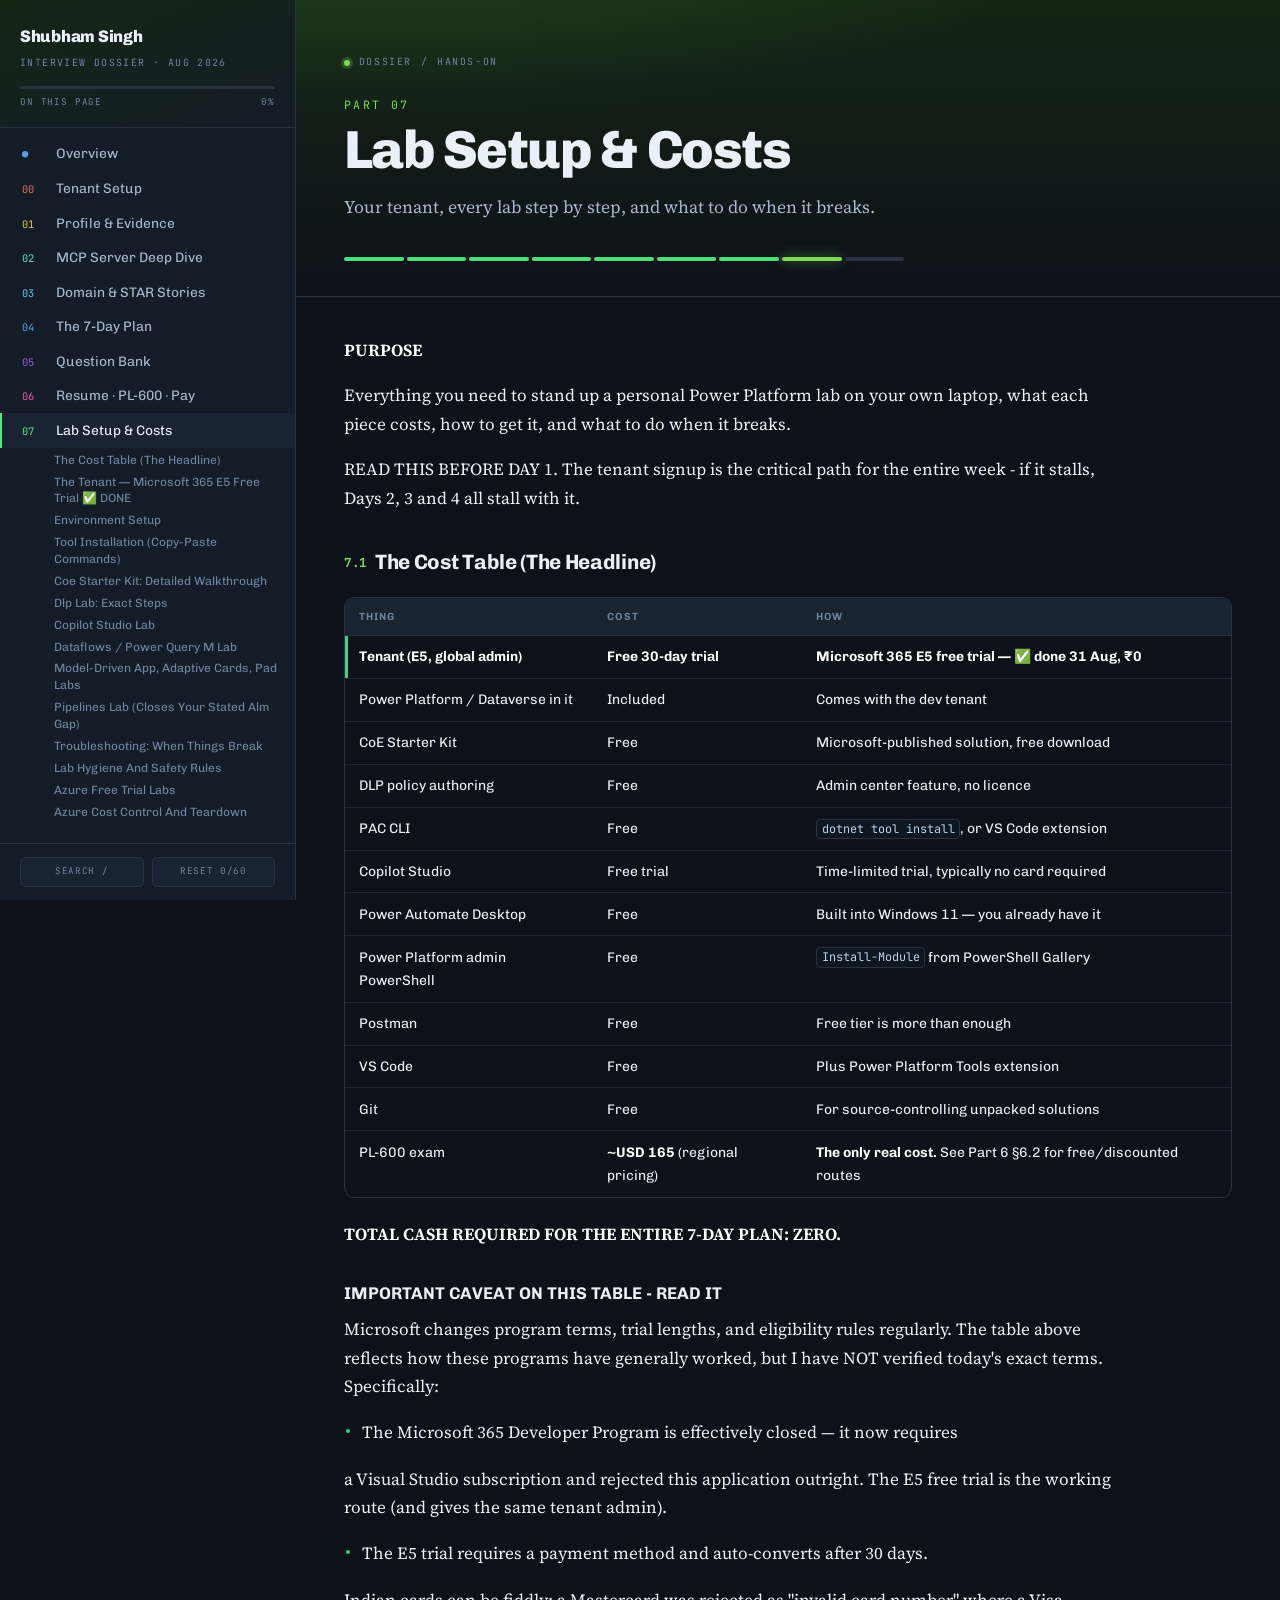
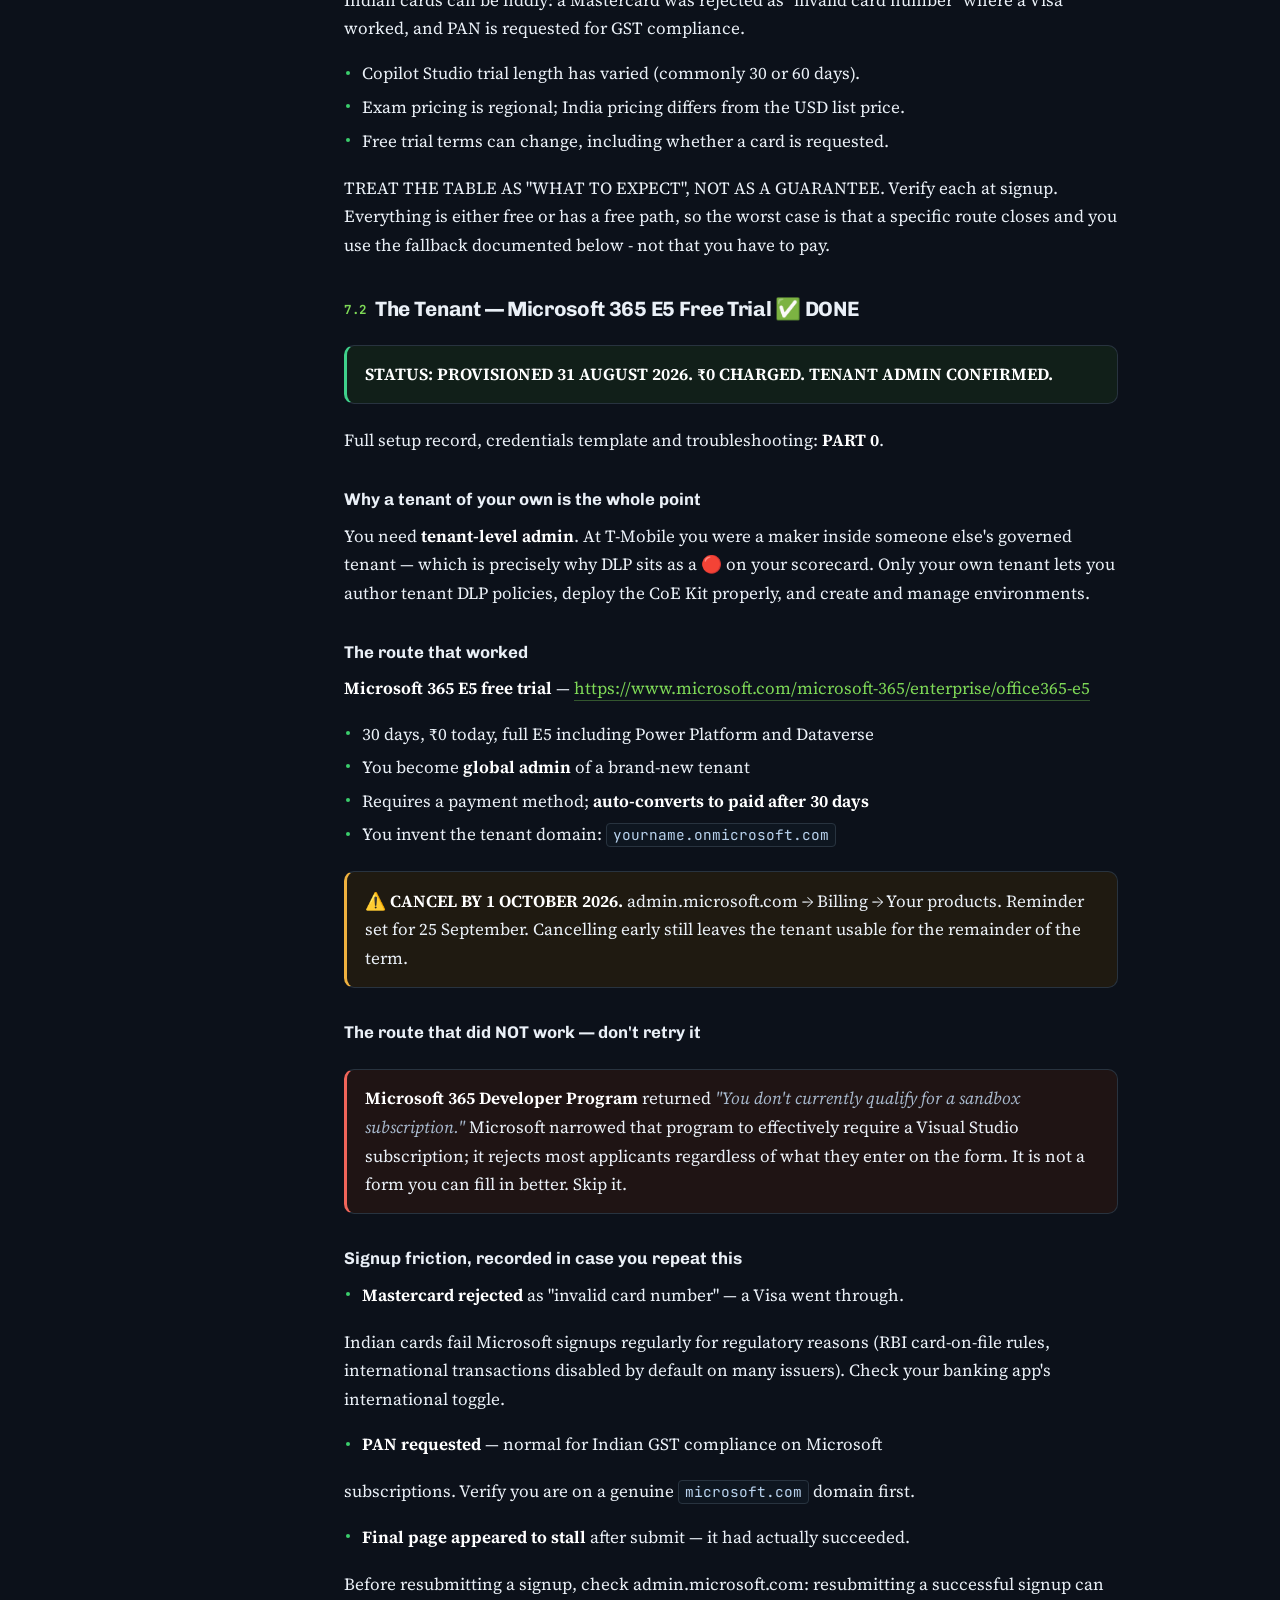
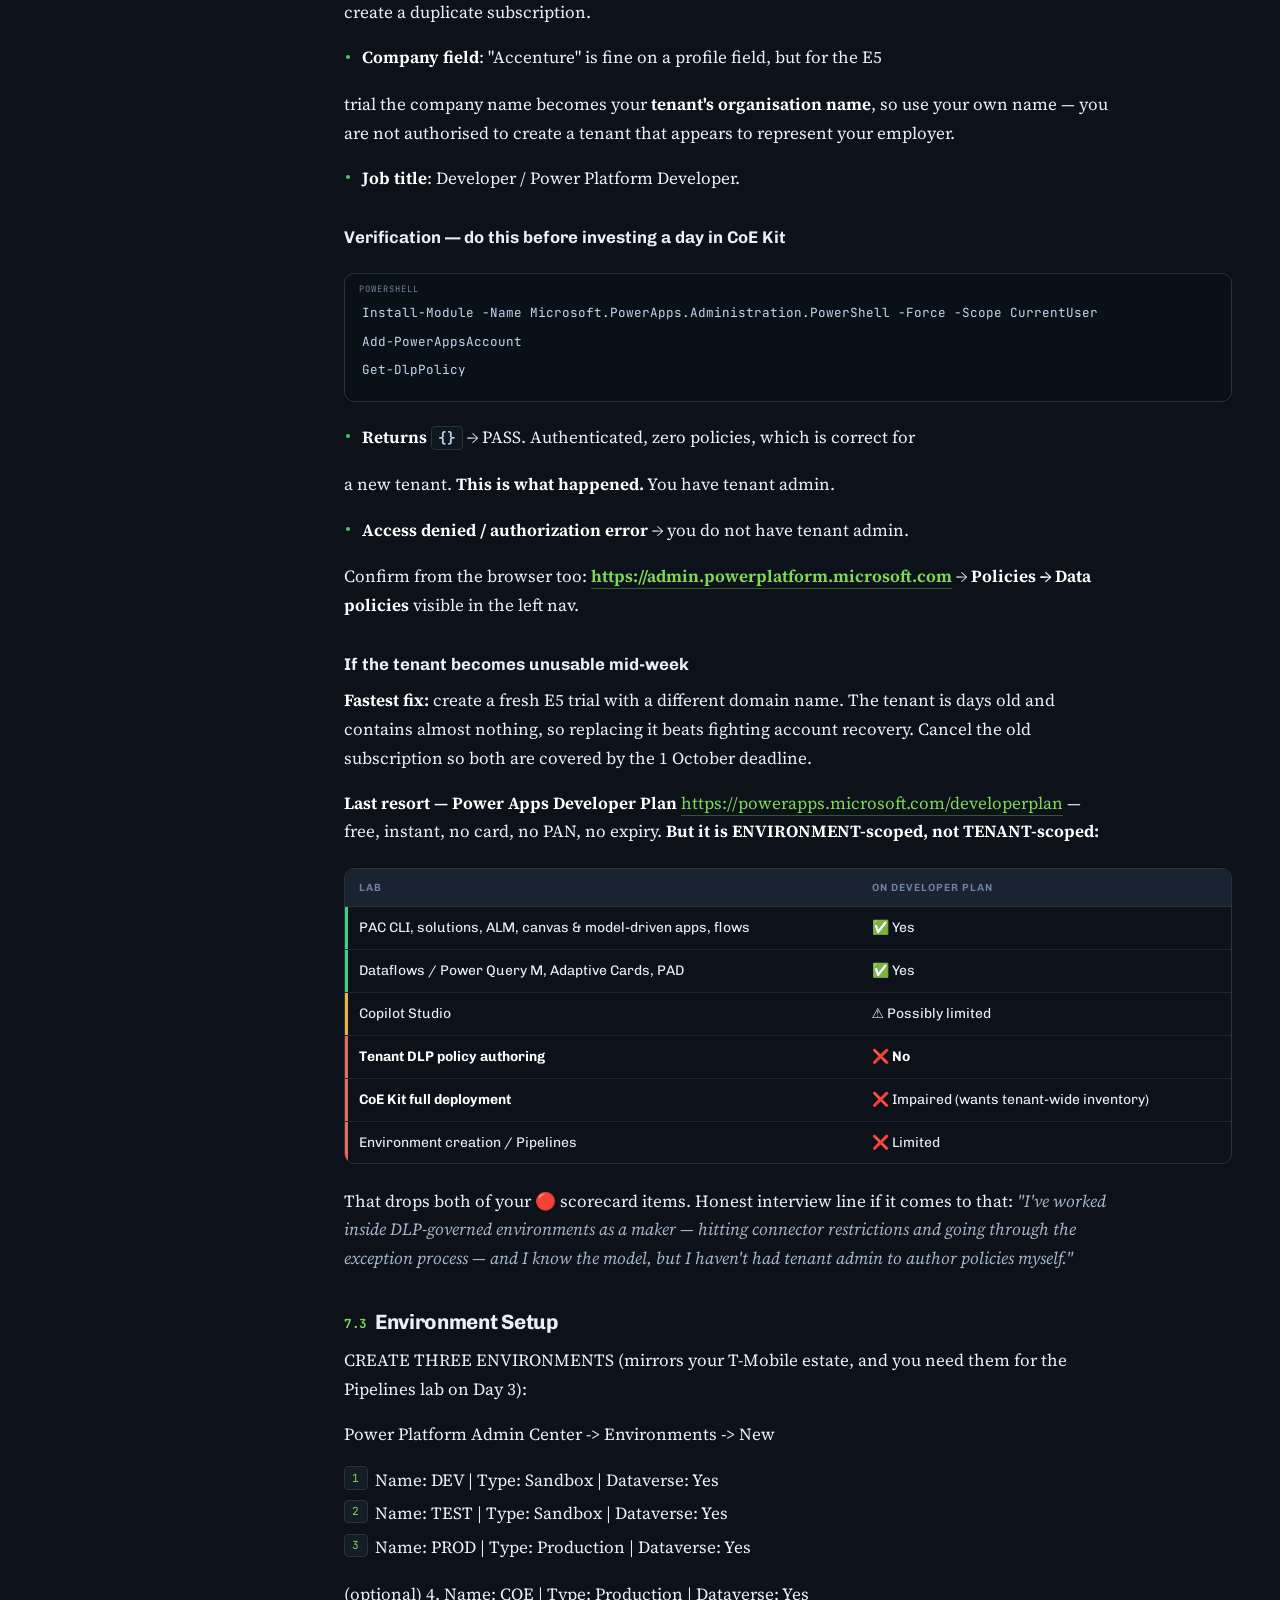
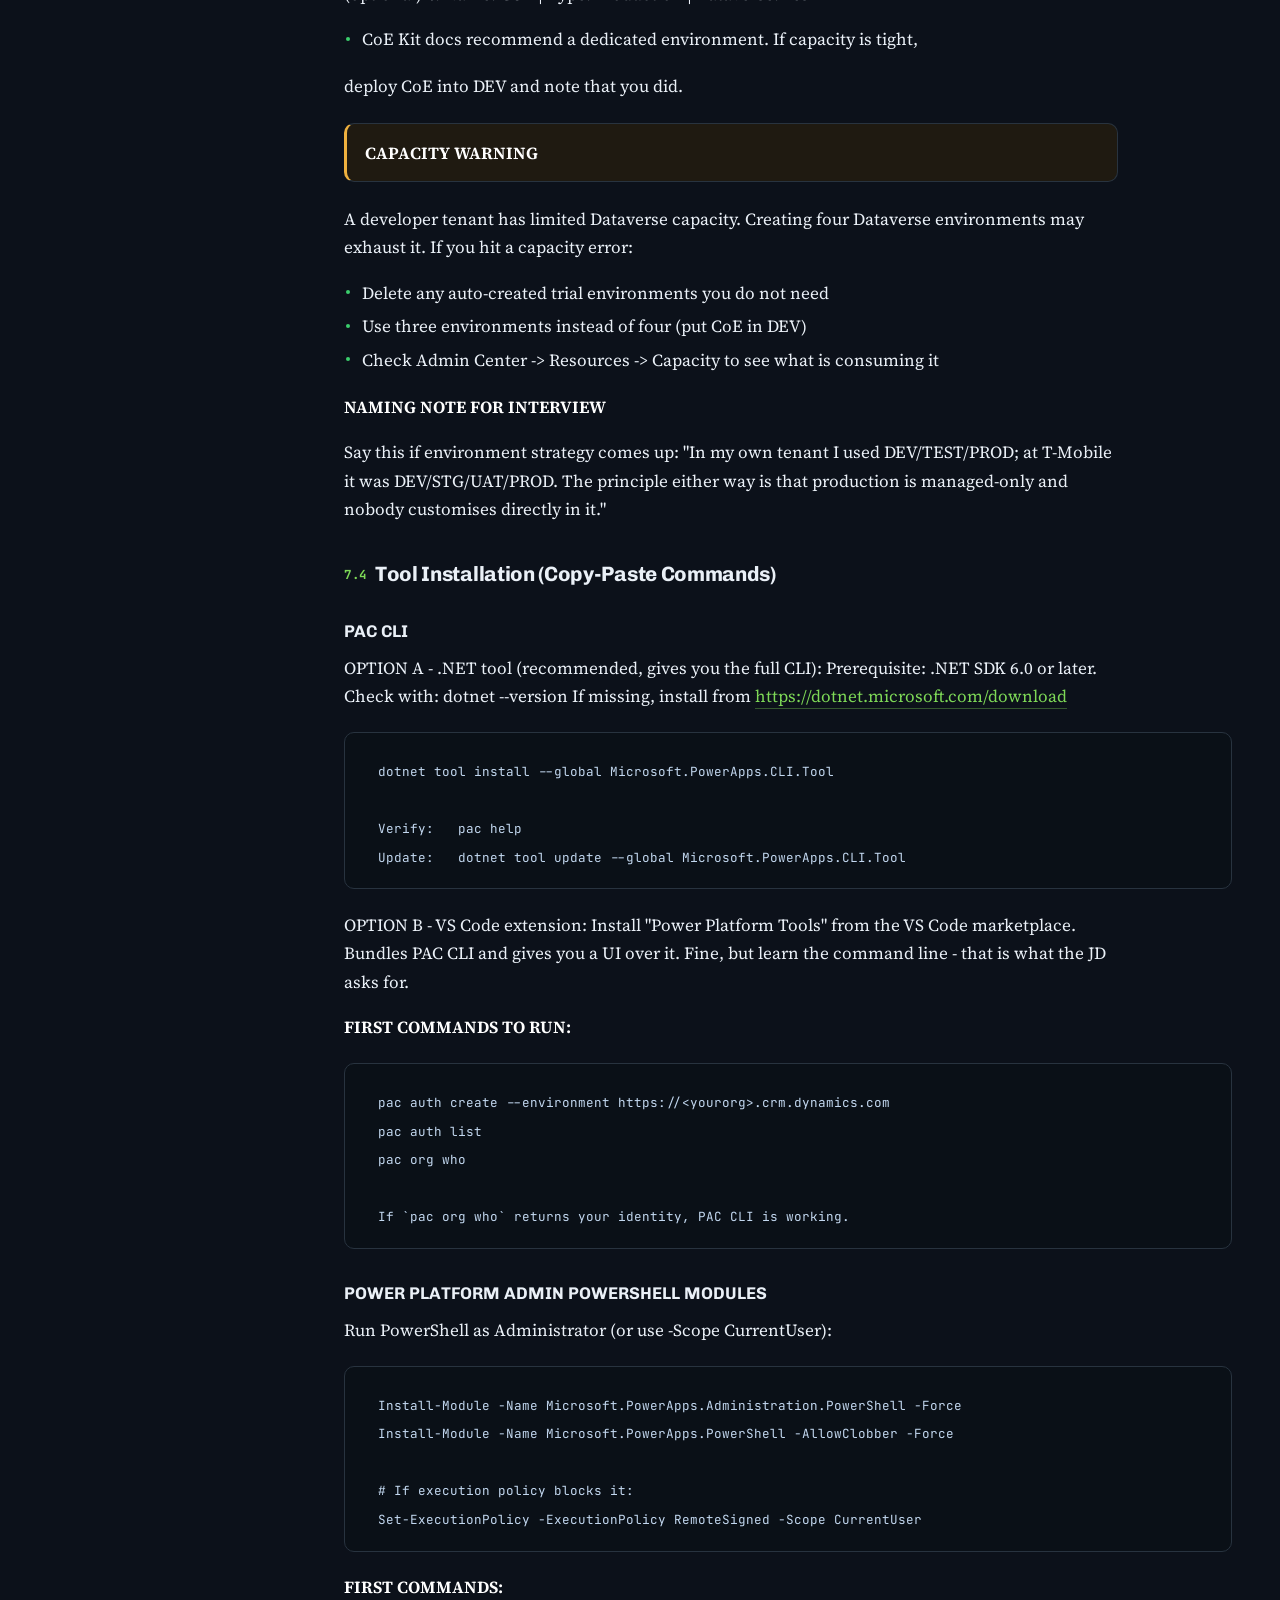
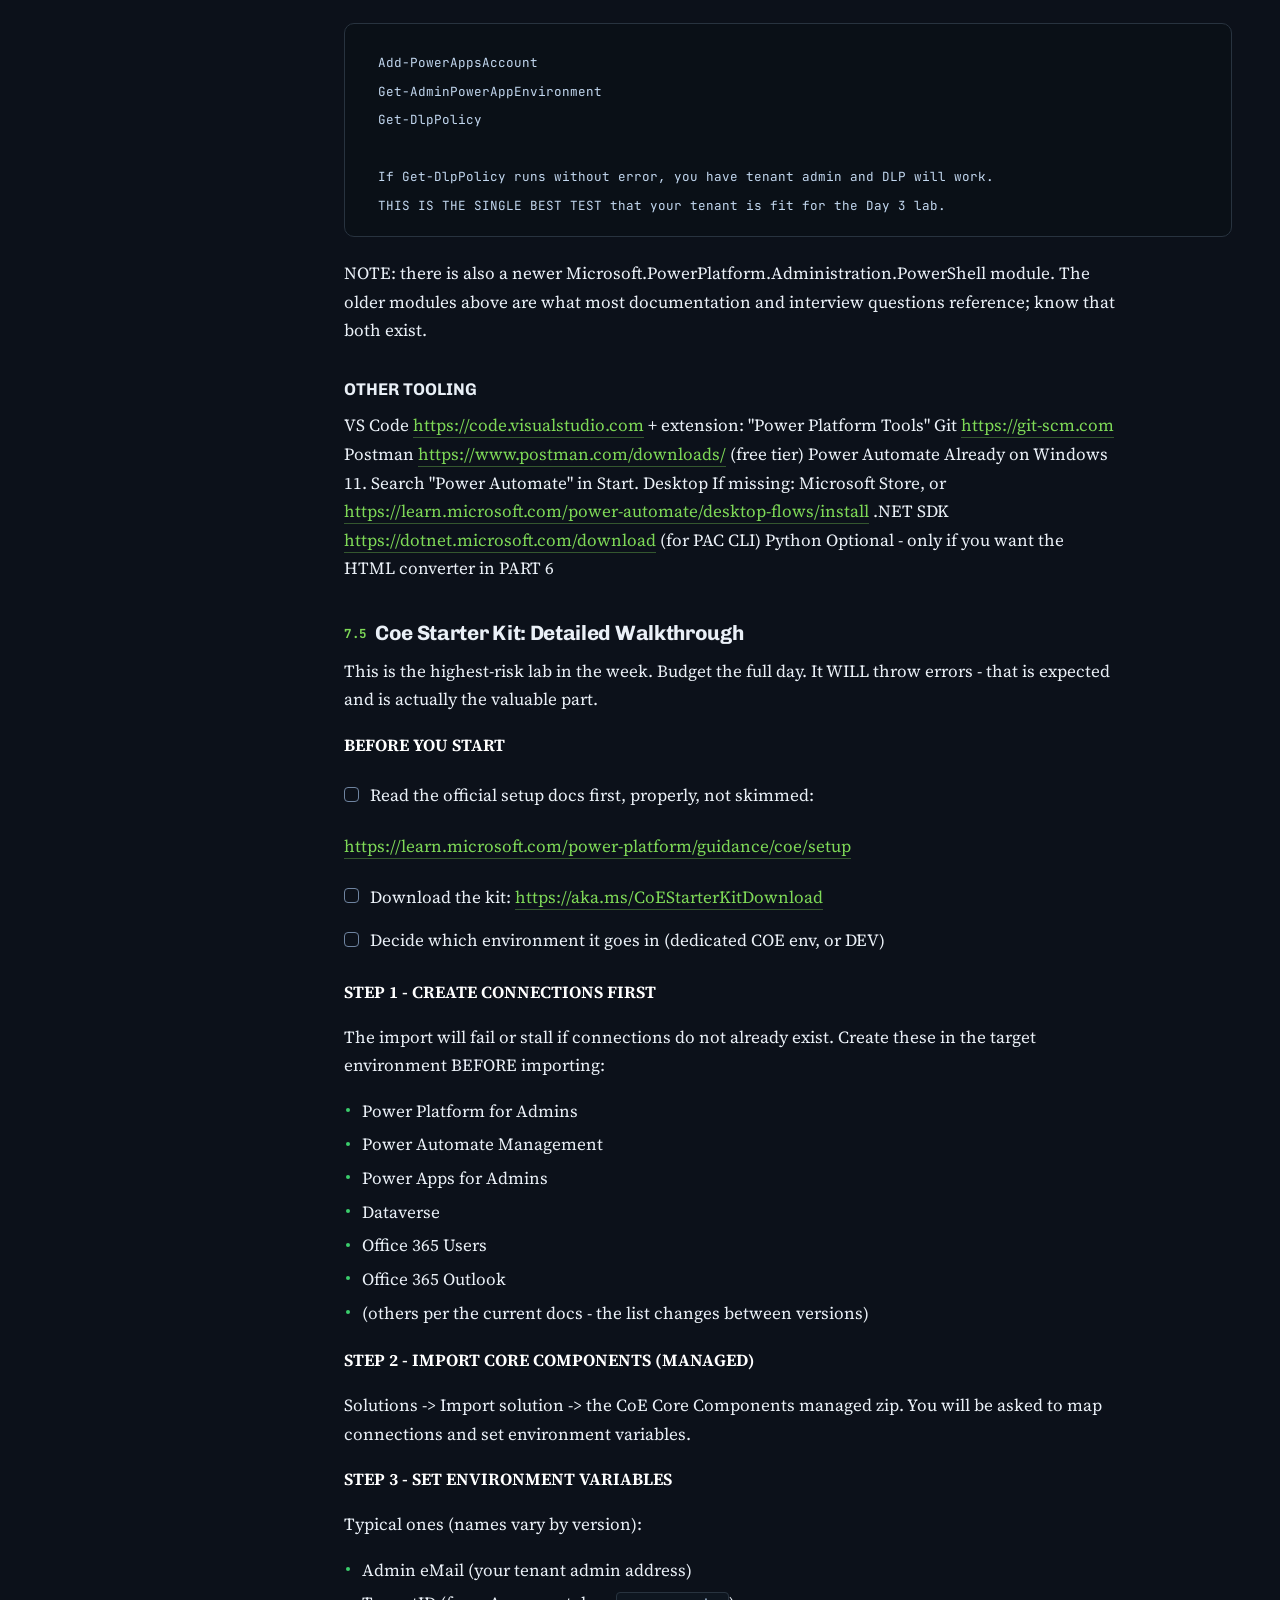
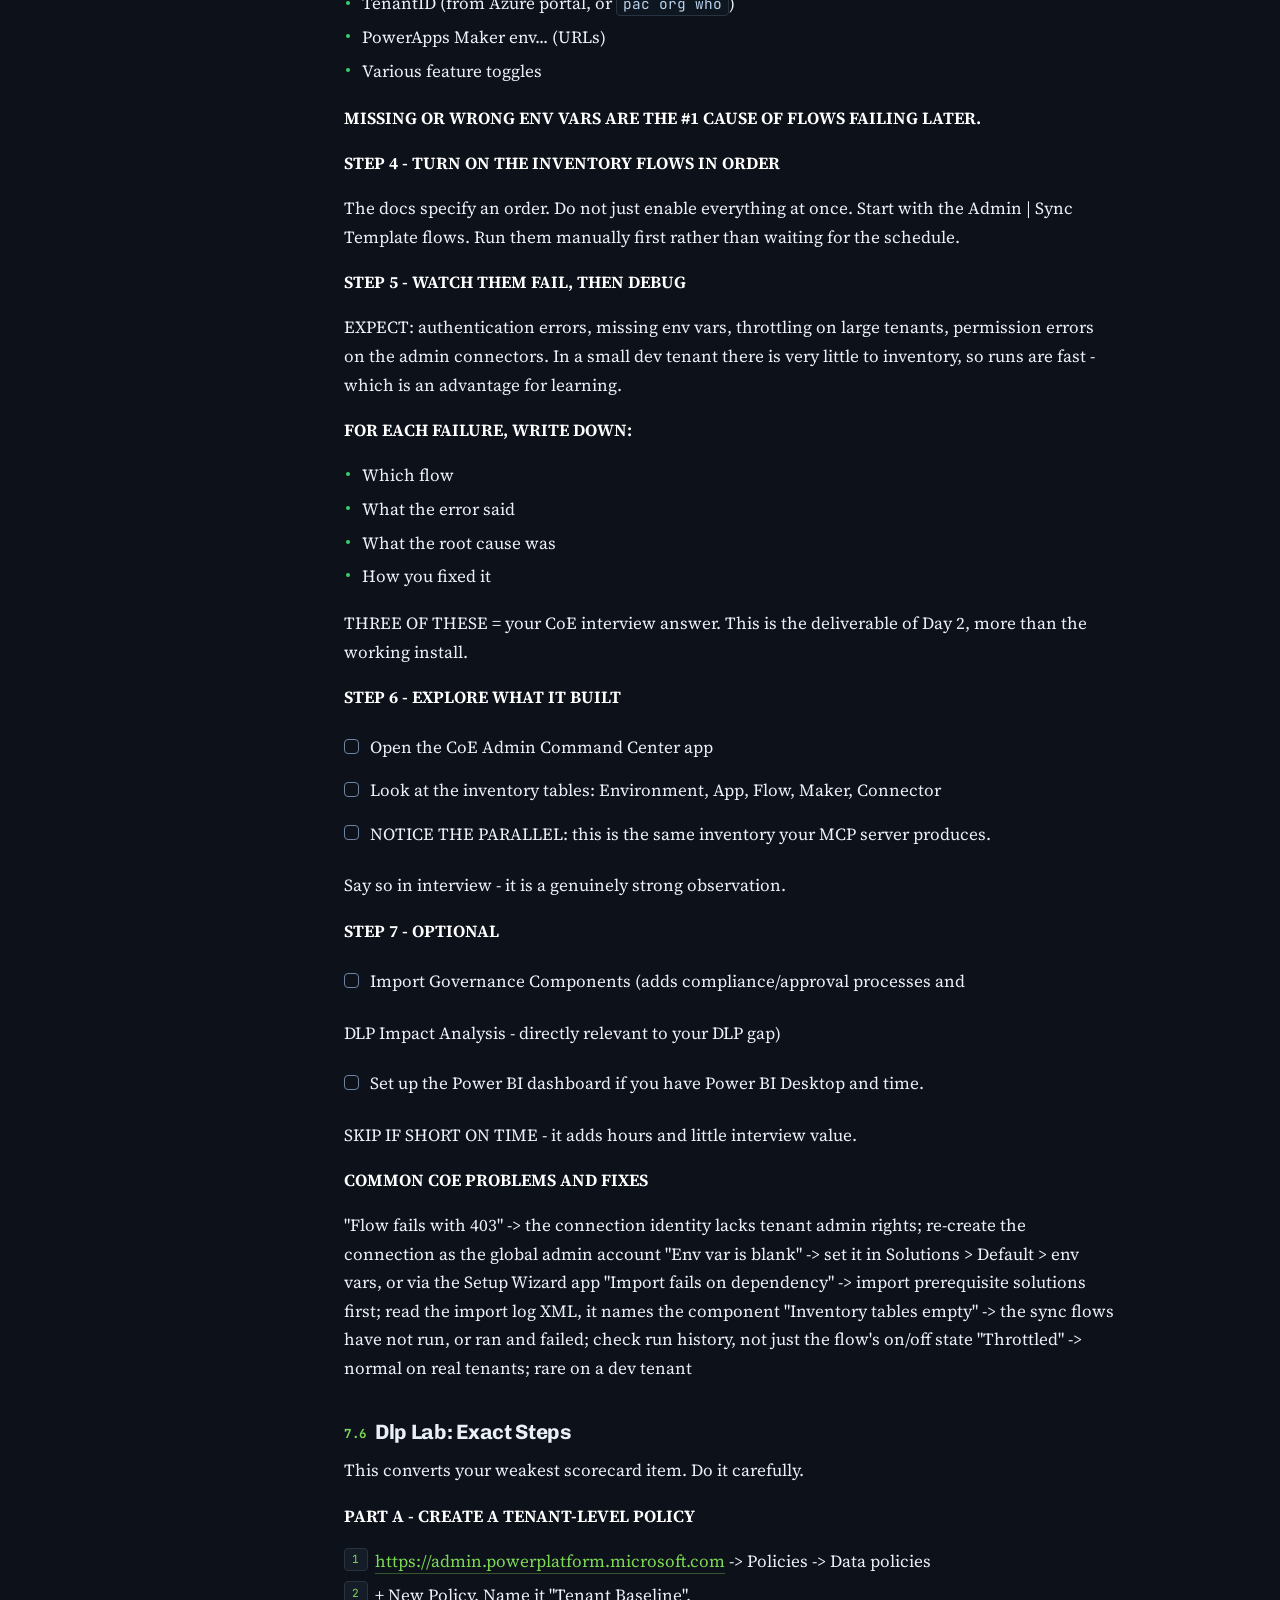
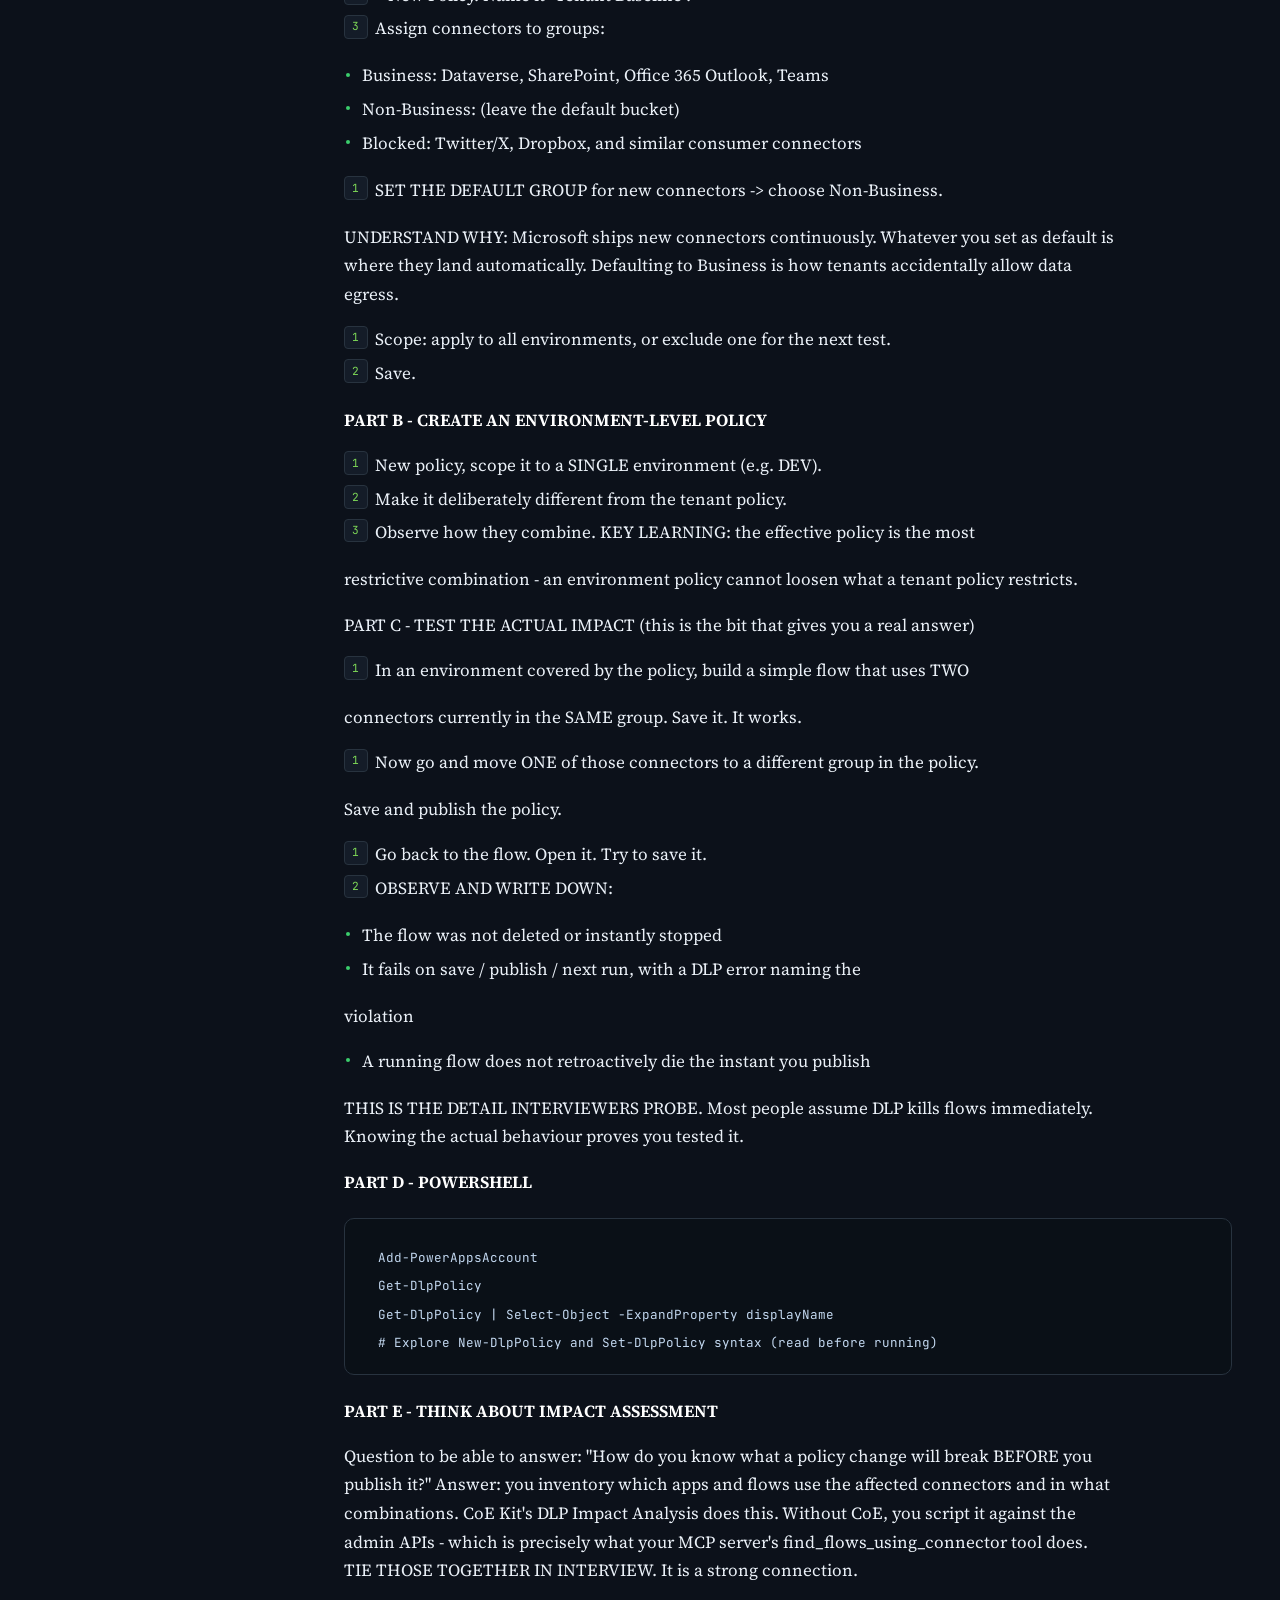
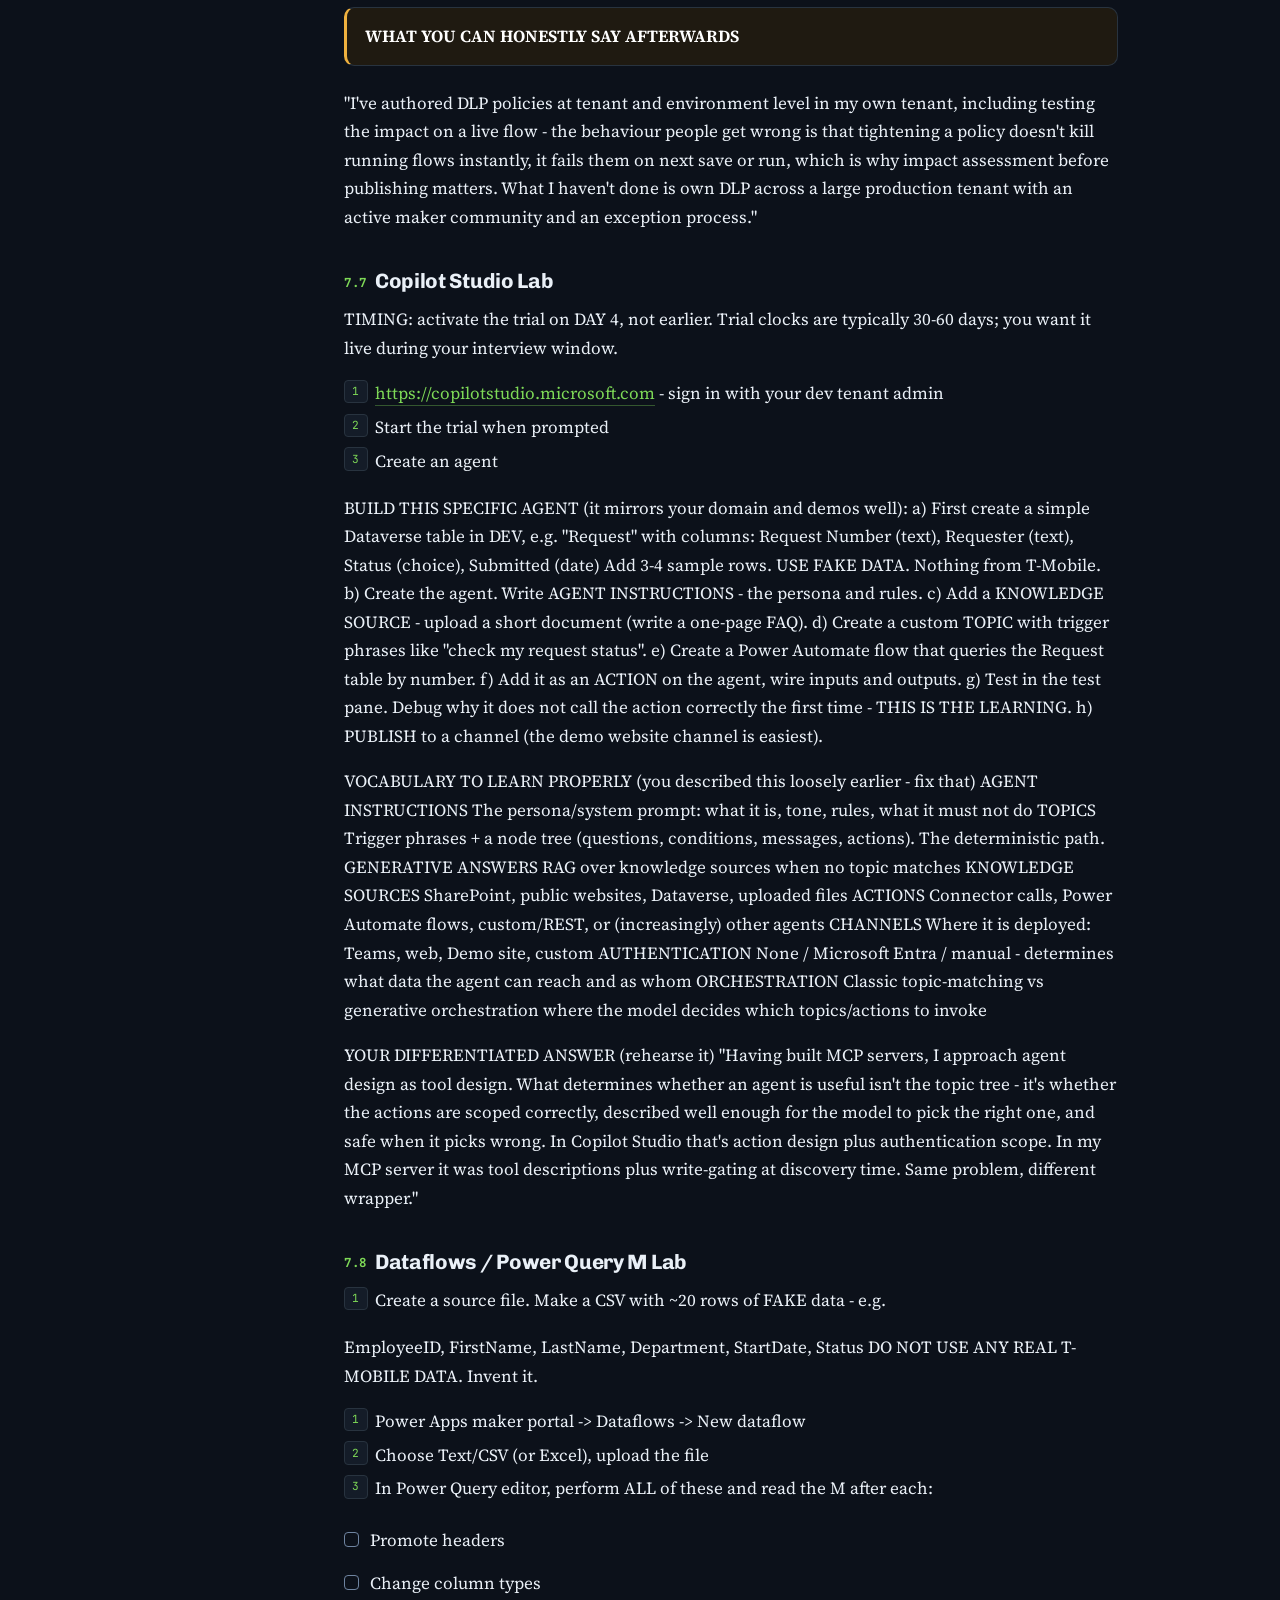
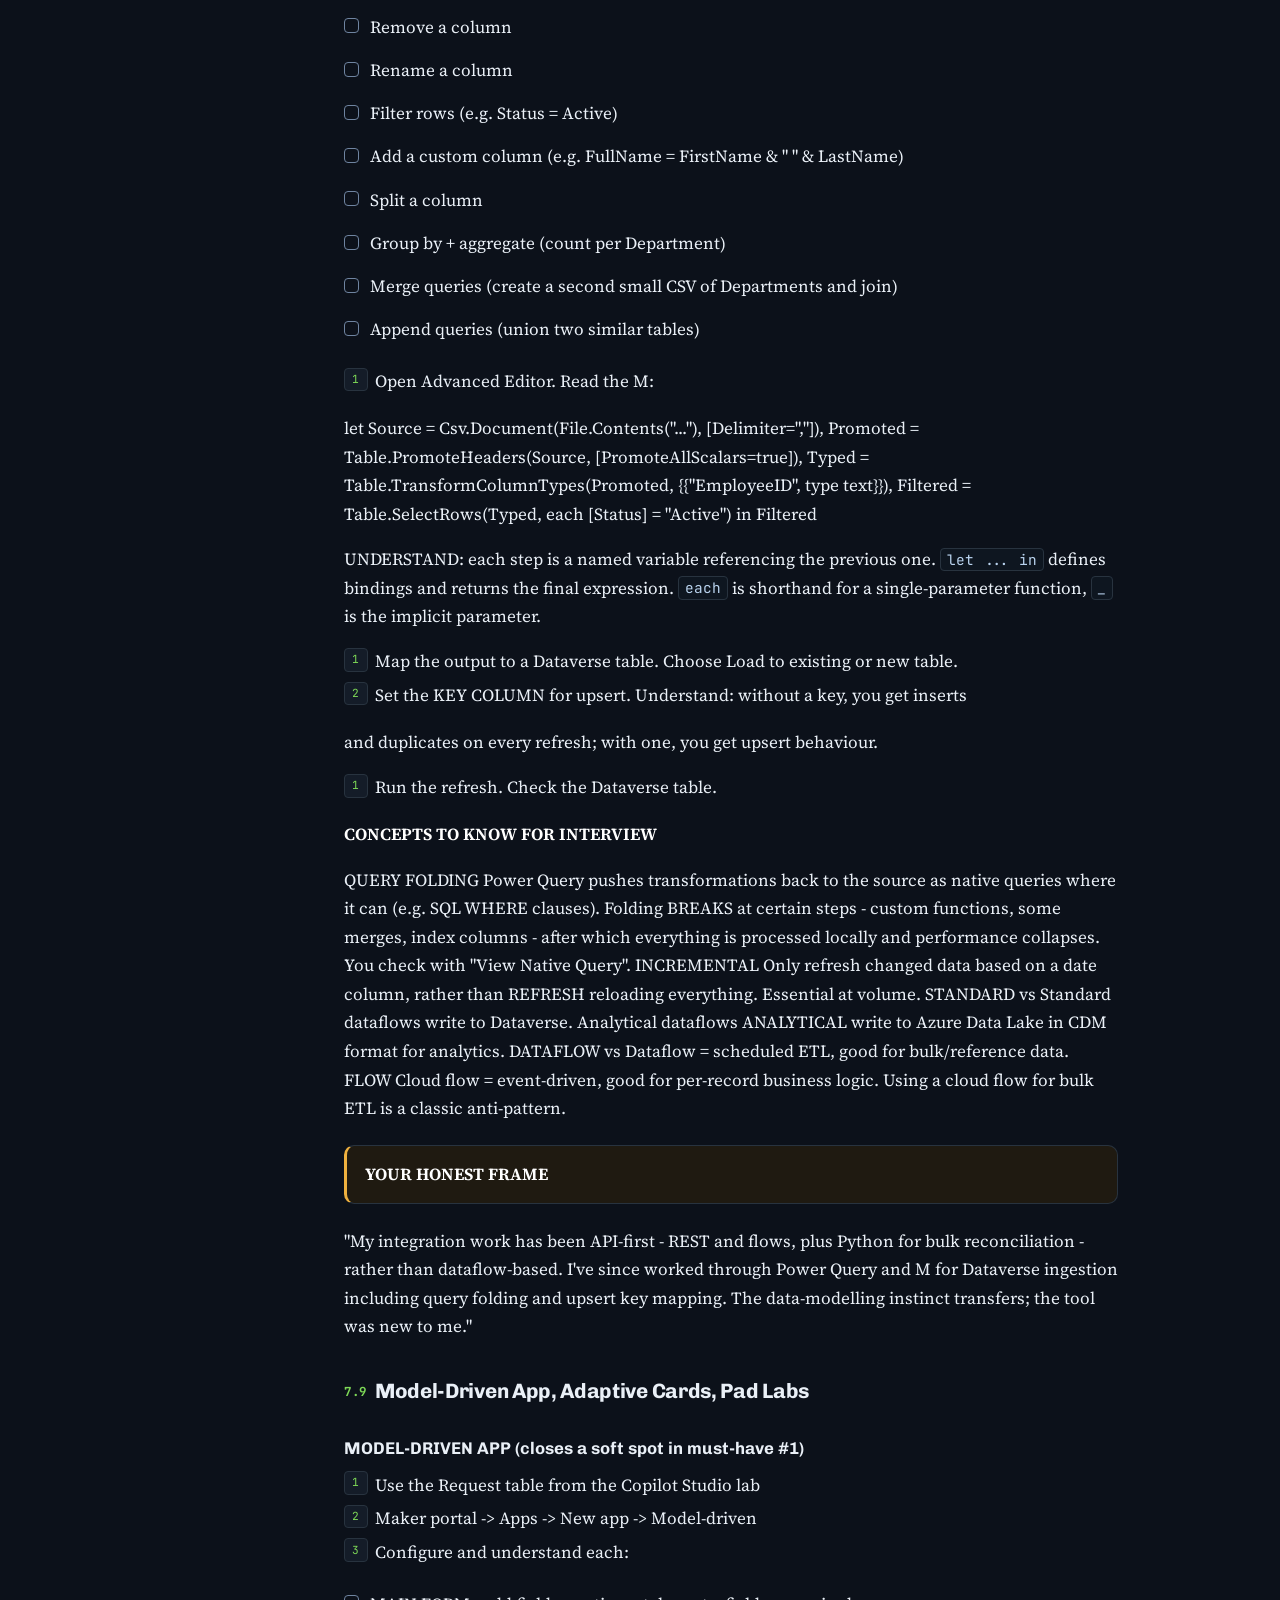
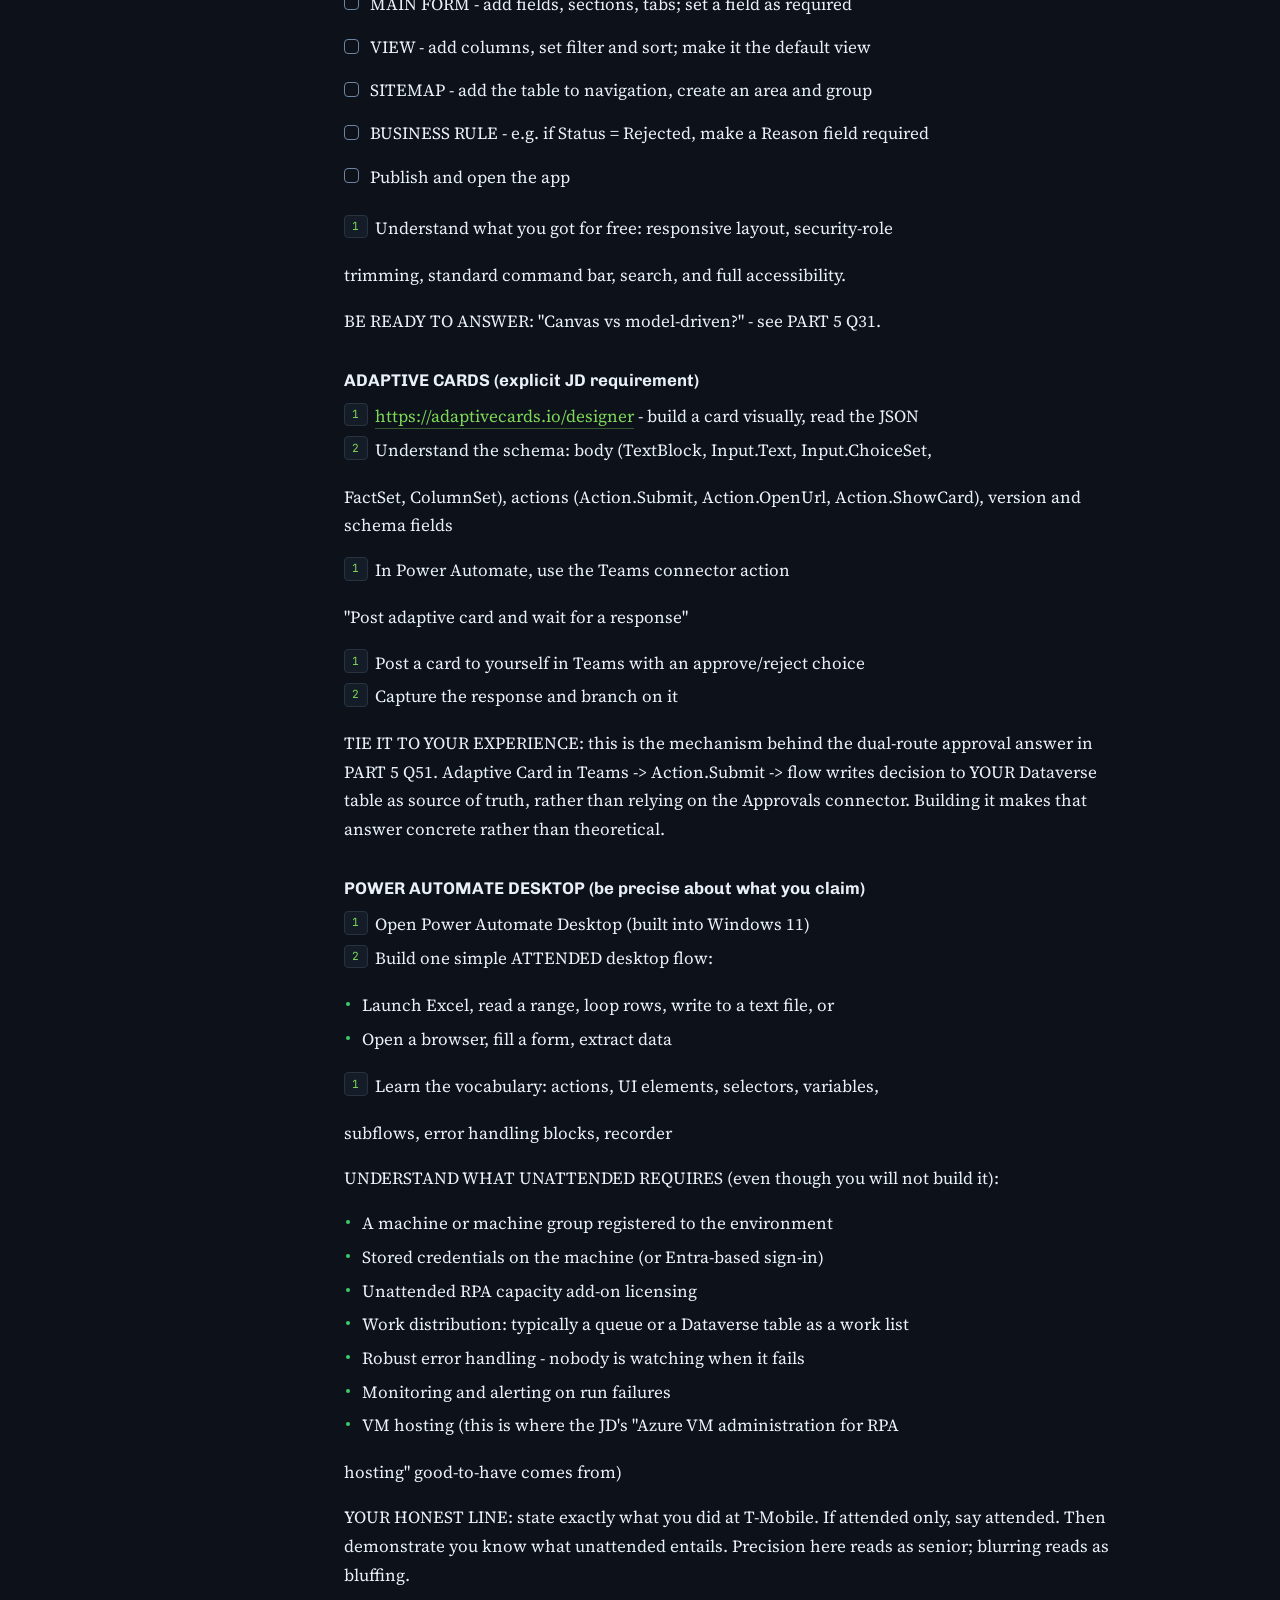
==== labs.html @ 92656530 "Add files via upload" ====
<!doctype html><html lang="en"><head>
<meta charset="utf-8"><meta name="viewport" content="width=device-width,initial-scale=1">
<title>Part 07 — Lab Setup &amp; Costs</title>
<link rel="preconnect" href="https://fonts.googleapis.com">
<link rel="preconnect" href="https://fonts.gstatic.com" crossorigin>
<link href="https://fonts.googleapis.com/css2?family=Chivo:wght@400;600;700;800&family=Source+Serif+4:ital,opsz,wght@0,8..60,400;0,8..60,600;1,8..60,400&family=JetBrains+Mono:wght@400;500&display=swap" rel="stylesheet">
<link rel="stylesheet" href="assets/site.css">
<style>:root{--acc:#7ED957;--tint:#152614;--h:140}</style>
</head><body data-page="labs">
<button id="burger" aria-label="Menu">&#9776;</button>
<aside id="rail">
 <div class="brand"><a href="index.html">
   <div class="who">Shubham Singh</div>
   <div class="role">Interview Dossier &middot; Aug 2026</div></a>
   <div class="pmeter"><div class="bar"><div class="fill"></div></div>
     <div class="lab"><span>ON THIS PAGE</span><span id="pct">0%</span></div></div>
 </div>
 <nav id="nav">
   <a class="np" href="index.html" style="--h:210"><span class="n">&#9679;</span>Overview</a>
   <a class="np" href="tenant-setup.html" style="--h:8"><span class="n">00</span>Tenant Setup</a><a class="np" href="profile.html" style="--h:45"><span class="n">01</span>Profile &amp; Evidence</a><a class="np" href="mcp-server.html" style="--h:160"><span class="n">02</span>MCP Server Deep Dive</a><a class="np" href="stories.html" style="--h:190"><span class="n">03</span>Domain &amp; STAR Stories</a><a class="np" href="seven-day-plan.html" style="--h:210"><span class="n">04</span>The 7-Day Plan</a><a class="np" href="question-bank.html" style="--h:265"><span class="n">05</span>Question Bank</a><a class="np" href="resume-cert-pay.html" style="--h:320"><span class="n">06</span>Resume · PL-600 · Pay</a><a class="np on" href="labs.html" style="--h:140"><span class="n">07</span>Lab Setup &amp; Costs</a><ul class="subs"><li><a href="#7-1-the-cost-table-the-headline">The Cost Table (The Headline)</a></li><li><a href="#7-2-the-tenant-microsoft-365-e5-free-trial-done">The Tenant — Microsoft 365 E5 Free Trial ✅ DONE</a></li><li><a href="#7-3-environment-setup">Environment Setup</a></li><li><a href="#7-4-tool-installation-copy-paste-commands">Tool Installation (Copy-Paste Commands)</a></li><li><a href="#7-5-coe-starter-kit-detailed-walkthrough">Coe Starter Kit: Detailed Walkthrough</a></li><li><a href="#7-6-dlp-lab-exact-steps">Dlp Lab: Exact Steps</a></li><li><a href="#7-7-copilot-studio-lab">Copilot Studio Lab</a></li><li><a href="#7-8-dataflows-power-query-m-lab">Dataflows / Power Query M Lab</a></li><li><a href="#7-9-model-driven-app-adaptive-cards-pad-labs">Model-Driven App, Adaptive Cards, Pad Labs</a></li><li><a href="#7-10-pipelines-lab-closes-your-stated-alm-gap">Pipelines Lab (Closes Your Stated Alm Gap)</a></li><li><a href="#7-11-troubleshooting-when-things-break">Troubleshooting: When Things Break</a></li><li><a href="#7-12-lab-hygiene-and-safety-rules">Lab Hygiene And Safety Rules</a></li><li><a href="#7-13-azure-free-trial-labs">Azure Free Trial Labs</a></li><li><a href="#7-14-azure-cost-control-and-teardown">Azure Cost Control And Teardown</a></li></ul><a class="np" href="logistics.html" style="--h:25"><span class="n">08</span>Research &amp; Logistics</a>
 </nav>
 <div class="rfoot"><button id="sbtn">SEARCH /</button>
   <button id="resetc">RESET <span id="ccount"></span></button></div>
</aside>
<main><header class="phead"><div class="wrap">
 <div class="crumb"><span class="dot"></span><a href="index.html">Dossier</a>
   <span>/</span><span>Hands-on</span></div>
 <span class="pnum">PART 07</span>
 <h1>Lab Setup &amp; Costs</h1><p class="bl">Your tenant, every lab step by step, and what to do when it breaks.</p>
 <div class="strip" style="--sh:140"><i class="a"></i><i class="a"></i><i class="a"></i><i class="a"></i><i class="a"></i><i class="a"></i><i class="a"></i><i class="cur"></i><i class=""></i></div>
</div></header>
<div class="wrap"><div class="body"><p><strong>PURPOSE</strong></p>
<p>Everything you need to stand up a personal Power Platform lab on your own laptop, what each piece costs, how to get it, and what to do when it breaks.</p>
<p>READ THIS BEFORE DAY 1. The tenant signup is the critical path for the entire week - if it stalls, Days 2, 3 and 4 all stall with it.</p>
<h3 id="7-1-the-cost-table-the-headline" class="h2"><span class="hnum">7.1</span>The Cost Table (The Headline)<a class="anchor" href="#7-1-the-cost-table-the-headline" aria-label="Link to section">#</a></h3>
<div class="tw"><table>
<thead><tr><th>Thing</th><th>Cost</th><th>How</th></tr></thead>
<tbody>
<tr class="r-ok"><td><strong>Tenant (E5, global admin)</strong></td><td><strong>Free 30-day trial</strong></td><td><strong>Microsoft 365 E5 free trial — ✅ done 31 Aug, ₹0</strong></td></tr>
<tr><td>Power Platform / Dataverse in it</td><td>Included</td><td>Comes with the dev tenant</td></tr>
<tr><td>CoE Starter Kit</td><td>Free</td><td>Microsoft-published solution, free download</td></tr>
<tr><td>DLP policy authoring</td><td>Free</td><td>Admin center feature, no licence</td></tr>
<tr><td>PAC CLI</td><td>Free</td><td><code>dotnet tool install</code>, or VS Code extension</td></tr>
<tr><td>Copilot Studio</td><td>Free trial</td><td>Time-limited trial, typically no card required</td></tr>
<tr><td>Power Automate Desktop</td><td>Free</td><td>Built into Windows 11 — you already have it</td></tr>
<tr><td>Power Platform admin PowerShell</td><td>Free</td><td><code>Install-Module</code> from PowerShell Gallery</td></tr>
<tr><td>Postman</td><td>Free</td><td>Free tier is more than enough</td></tr>
<tr><td>VS Code</td><td>Free</td><td>Plus Power Platform Tools extension</td></tr>
<tr><td>Git</td><td>Free</td><td>For source-controlling unpacked solutions</td></tr>
<tr><td>PL-600 exam</td><td><strong>~USD 165</strong> (regional pricing)</td><td><strong>The only real cost.</strong> See Part 6 §6.2 for free/discounted routes</td></tr>
</tbody></table></div>
<p><strong>TOTAL CASH REQUIRED FOR THE ENTIRE 7-DAY PLAN: ZERO.</strong></p>
<h4 id="important-caveat-on-this-table-read-it" class="h3">IMPORTANT CAVEAT ON THIS TABLE - READ IT<a class="anchor" href="#important-caveat-on-this-table-read-it" aria-label="Link to section">#</a></h4>
<p>Microsoft changes program terms, trial lengths, and eligibility rules regularly. The table above reflects how these programs have generally worked, but I have NOT verified today's exact terms. Specifically:</p>
<ul>
<li>The Microsoft 365 Developer Program is effectively closed — it now requires</li>
</ul>
<p>a Visual Studio subscription and rejected this application outright. The E5 free trial is the working route (and gives the same tenant admin).</p>
<ul>
<li>The E5 trial requires a payment method and auto-converts after 30 days.</li>
</ul>
<p>Indian cards can be fiddly: a Mastercard was rejected as "invalid card number" where a Visa worked, and PAN is requested for GST compliance.</p>
<ul>
<li>Copilot Studio trial length has varied (commonly 30 or 60 days).</li>
<li>Exam pricing is regional; India pricing differs from the USD list price.</li>
<li>Free trial terms can change, including whether a card is requested.</li>
</ul>
<p>TREAT THE TABLE AS "WHAT TO EXPECT", NOT AS A GUARANTEE. Verify each at signup. Everything is either free or has a free path, so the worst case is that a specific route closes and you use the fallback documented below - not that you have to pay.</p>
<h3 id="7-2-the-tenant-microsoft-365-e5-free-trial-done" class="h2"><span class="hnum">7.2</span>The Tenant — Microsoft 365 E5 Free Trial ✅ DONE<a class="anchor" href="#7-2-the-tenant-microsoft-365-e5-free-trial-done" aria-label="Link to section">#</a></h3>
<div class="callout c-ok"><strong>STATUS: PROVISIONED 31 AUGUST 2026. ₹0 CHARGED. TENANT ADMIN CONFIRMED.</strong></div>
<p>Full setup record, credentials template and troubleshooting: <strong>PART 0</strong>.</p>
<h4 id="why-a-tenant-of-your-own-is-the-whole-point" class="h3">Why a tenant of your own is the whole point<a class="anchor" href="#why-a-tenant-of-your-own-is-the-whole-point" aria-label="Link to section">#</a></h4>
<p>You need <strong>tenant-level admin</strong>. At T-Mobile you were a maker inside someone else's governed tenant — which is precisely why DLP sits as a 🔴 on your scorecard. Only your own tenant lets you author tenant DLP policies, deploy the CoE Kit properly, and create and manage environments.</p>
<h4 id="the-route-that-worked" class="h3">The route that worked<a class="anchor" href="#the-route-that-worked" aria-label="Link to section">#</a></h4>
<p><strong>Microsoft 365 E5 free trial</strong> — <a href="https://urldefense.com/v3/__https://www.microsoft.com/microsoft-365/enterprise/office365-e5__;!!OrxsNty6D4my!4kkKqn6aZsGuGgfCtrMYSBM5MEG_Ka5fUReWyJSmkz5WategmrrTT-ygcV1jrjS2QJdCr5zSZTmEp58QnEw7XNI4NdWhlLdGQPVI$">https://www.microsoft.com/microsoft-365/enterprise/office365-e5</a></p>
<ul>
<li>30 days, ₹0 today, full E5 including Power Platform and Dataverse</li>
<li>You become <strong>global admin</strong> of a brand-new tenant</li>
<li>Requires a payment method; <strong>auto-converts to paid after 30 days</strong></li>
<li>You invent the tenant domain: <code>yourname.onmicrosoft.com</code></li>
</ul>
<div class="callout c-warn"><strong>⚠️ CANCEL BY 1 OCTOBER 2026.</strong> admin.microsoft.com → Billing → Your products. Reminder set for 25 September. Cancelling early still leaves the tenant usable for the remainder of the term.</div>
<h4 id="the-route-that-did-not-work-don-t-retry-it" class="h3">The route that did NOT work — don't retry it<a class="anchor" href="#the-route-that-did-not-work-don-t-retry-it" aria-label="Link to section">#</a></h4>
<div class="callout c-deny"><strong>Microsoft 365 Developer Program</strong> returned <em>"You don't currently qualify for a sandbox subscription."</em> Microsoft narrowed that program to effectively require a Visual Studio subscription; it rejects most applicants regardless of what they enter on the form. It is not a form you can fill in better. Skip it.</div>
<h4 id="signup-friction-recorded-in-case-you-repeat-this" class="h3">Signup friction, recorded in case you repeat this<a class="anchor" href="#signup-friction-recorded-in-case-you-repeat-this" aria-label="Link to section">#</a></h4>
<ul>
<li><strong>Mastercard rejected</strong> as "invalid card number" — a Visa went through.</li>
</ul>
<p>Indian cards fail Microsoft signups regularly for regulatory reasons (RBI card-on-file rules, international transactions disabled by default on many issuers). Check your banking app's international toggle.</p>
<ul>
<li><strong>PAN requested</strong> — normal for Indian GST compliance on Microsoft</li>
</ul>
<p>subscriptions. Verify you are on a genuine <code>microsoft.com</code> domain first.</p>
<ul>
<li><strong>Final page appeared to stall</strong> after submit — it had actually succeeded.</li>
</ul>
<p>Before resubmitting a signup, check admin.microsoft.com: resubmitting a successful signup can create a duplicate subscription.</p>
<ul>
<li><strong>Company field</strong>: "Accenture" is fine on a profile field, but for the E5</li>
</ul>
<p>trial the company name becomes your <strong>tenant's organisation name</strong>, so use your own name — you are not authorised to create a tenant that appears to represent your employer.</p>
<ul>
<li><strong>Job title</strong>: Developer / Power Platform Developer.</li>
</ul>
<h4 id="verification-do-this-before-investing-a-day-in-coe-kit" class="h3">Verification — do this before investing a day in CoE Kit<a class="anchor" href="#verification-do-this-before-investing-a-day-in-coe-kit" aria-label="Link to section">#</a></h4>
<div class="codeblock"><span class="lang">powershell</span><pre><code>Install-Module -Name Microsoft.PowerApps.Administration.PowerShell -Force -Scope CurrentUser
Add-PowerAppsAccount
Get-DlpPolicy</code></pre><button class="copy" type="button">copy</button></div>
<ul>
<li><strong>Returns <code>{}</code></strong> → PASS. Authenticated, zero policies, which is correct for</li>
</ul>
<p>a new tenant. <strong>This is what happened.</strong> You have tenant admin.</p>
<ul>
<li><strong>Access denied / authorization error</strong> → you do not have tenant admin.</li>
</ul>
<p>Confirm from the browser too: <strong><a href="https://urldefense.com/v3/__https://admin.powerplatform.microsoft.com__;!!OrxsNty6D4my!4kkKqn6aZsGuGgfCtrMYSBM5MEG_Ka5fUReWyJSmkz5WategmrrTT-ygcV1jrjS2QJdCr5zSZTmEp58QnEw7XNI4NdWhlBJ67dw2$">https://admin.powerplatform.microsoft.com</a></strong> → <strong>Policies → Data policies</strong> visible in the left nav.</p>
<h4 id="if-the-tenant-becomes-unusable-mid-week" class="h3">If the tenant becomes unusable mid-week<a class="anchor" href="#if-the-tenant-becomes-unusable-mid-week" aria-label="Link to section">#</a></h4>
<p><strong>Fastest fix:</strong> create a fresh E5 trial with a different domain name. The tenant is days old and contains almost nothing, so replacing it beats fighting account recovery. Cancel the old subscription so both are covered by the 1 October deadline.</p>
<p><strong>Last resort — Power Apps Developer Plan</strong> <a href="https://urldefense.com/v3/__https://powerapps.microsoft.com/developerplan__;!!OrxsNty6D4my!4kkKqn6aZsGuGgfCtrMYSBM5MEG_Ka5fUReWyJSmkz5WategmrrTT-ygcV1jrjS2QJdCr5zSZTmEp58QnEw7XNI4NdWhlDgamOao$">https://powerapps.microsoft.com/developerplan</a> — free, instant, no card, no PAN, no expiry. <strong>But it is ENVIRONMENT-scoped, not TENANT-scoped:</strong></p>
<div class="tw"><table>
<thead><tr><th>Lab</th><th>On Developer Plan</th></tr></thead>
<tbody>
<tr class="r-ok"><td>PAC CLI, solutions, ALM, canvas &amp; model-driven apps, flows</td><td>✅ Yes</td></tr>
<tr class="r-ok"><td>Dataflows / Power Query M, Adaptive Cards, PAD</td><td>✅ Yes</td></tr>
<tr class="r-warn"><td>Copilot Studio</td><td>⚠️ Possibly limited</td></tr>
<tr class="r-deny"><td><strong>Tenant DLP policy authoring</strong></td><td>❌ <strong>No</strong></td></tr>
<tr class="r-deny"><td><strong>CoE Kit full deployment</strong></td><td>❌ Impaired (wants tenant-wide inventory)</td></tr>
<tr class="r-deny"><td>Environment creation / Pipelines</td><td>❌ Limited</td></tr>
</tbody></table></div>
<p>That drops both of your 🔴 scorecard items. Honest interview line if it comes to that: <em>"I've worked inside DLP-governed environments as a maker — hitting connector restrictions and going through the exception process — and I know the model, but I haven't had tenant admin to author policies myself."</em></p>
<h3 id="7-3-environment-setup" class="h2"><span class="hnum">7.3</span>Environment Setup<a class="anchor" href="#7-3-environment-setup" aria-label="Link to section">#</a></h3>
<p>CREATE THREE ENVIRONMENTS (mirrors your T-Mobile estate, and you need them for the Pipelines lab on Day 3):</p>
<p>Power Platform Admin Center -&gt; Environments -&gt; New</p>
<ol>
<li>Name: DEV    | Type: Sandbox     | Dataverse: Yes</li>
<li>Name: TEST   | Type: Sandbox     | Dataverse: Yes</li>
<li>Name: PROD   | Type: Production  | Dataverse: Yes</li>
</ol>
<p>(optional) 4. Name: COE | Type: Production | Dataverse: Yes</p>
<ul>
<li>CoE Kit docs recommend a dedicated environment. If capacity is tight,</li>
</ul>
<p>deploy CoE into DEV and note that you did.</p>
<div class="callout c-warn"><strong>CAPACITY WARNING</strong></div>
<p>A developer tenant has limited Dataverse capacity. Creating four Dataverse environments may exhaust it. If you hit a capacity error:</p>
<ul>
<li>Delete any auto-created trial environments you do not need</li>
<li>Use three environments instead of four (put CoE in DEV)</li>
<li>Check Admin Center -&gt; Resources -&gt; Capacity to see what is consuming it</li>
</ul>
<p><strong>NAMING NOTE FOR INTERVIEW</strong></p>
<p>Say this if environment strategy comes up: "In my own tenant I used DEV/TEST/PROD; at T-Mobile it was DEV/STG/UAT/PROD. The principle either way is that production is managed-only and nobody customises directly in it."</p>
<h3 id="7-4-tool-installation-copy-paste-commands" class="h2"><span class="hnum">7.4</span>Tool Installation (Copy-Paste Commands)<a class="anchor" href="#7-4-tool-installation-copy-paste-commands" aria-label="Link to section">#</a></h3>
<h4 id="pac-cli" class="h3">PAC CLI<a class="anchor" href="#pac-cli" aria-label="Link to section">#</a></h4>
<p>OPTION A - .NET tool (recommended, gives you the full CLI): Prerequisite: .NET SDK 6.0 or later. Check with:  dotnet --version If missing, install from <a href="https://urldefense.com/v3/__https://dotnet.microsoft.com/download__;!!OrxsNty6D4my!4kkKqn6aZsGuGgfCtrMYSBM5MEG_Ka5fUReWyJSmkz5WategmrrTT-ygcV1jrjS2QJdCr5zSZTmEp58QnEw7XNI4NdWhlKyfzrXc$">https://dotnet.microsoft.com/download</a></p>
<div class="codeblock"><pre><code>  dotnet tool install --global Microsoft.PowerApps.CLI.Tool

  Verify:   pac help
  Update:   dotnet tool update --global Microsoft.PowerApps.CLI.Tool</code></pre><button class="copy" type="button">copy</button></div>
<p>OPTION B - VS Code extension: Install "Power Platform Tools" from the VS Code marketplace. Bundles PAC CLI and gives you a UI over it. Fine, but learn the command line - that is what the JD asks for.</p>
<p><strong>FIRST COMMANDS TO RUN:</strong></p>
<div class="codeblock"><pre><code>  pac auth create --environment https://&lt;yourorg&gt;.crm.dynamics.com
  pac auth list
  pac org who

  If `pac org who` returns your identity, PAC CLI is working.</code></pre><button class="copy" type="button">copy</button></div>
<h4 id="power-platform-admin-powershell-modules" class="h3">POWER PLATFORM ADMIN POWERSHELL MODULES<a class="anchor" href="#power-platform-admin-powershell-modules" aria-label="Link to section">#</a></h4>
<p>Run PowerShell as Administrator (or use -Scope CurrentUser):</p>
<div class="codeblock"><pre><code>  Install-Module -Name Microsoft.PowerApps.Administration.PowerShell -Force
  Install-Module -Name Microsoft.PowerApps.PowerShell -AllowClobber -Force

  # If execution policy blocks it:
  Set-ExecutionPolicy -ExecutionPolicy RemoteSigned -Scope CurrentUser</code></pre><button class="copy" type="button">copy</button></div>
<p><strong>FIRST COMMANDS:</strong></p>
<div class="codeblock"><pre><code>  Add-PowerAppsAccount
  Get-AdminPowerAppEnvironment
  Get-DlpPolicy

  If Get-DlpPolicy runs without error, you have tenant admin and DLP will work.
  THIS IS THE SINGLE BEST TEST that your tenant is fit for the Day 3 lab.</code></pre><button class="copy" type="button">copy</button></div>
<p>NOTE: there is also a newer Microsoft.PowerPlatform.Administration.PowerShell module. The older modules above are what most documentation and interview questions reference; know that both exist.</p>
<h4 id="other-tooling" class="h3">OTHER TOOLING<a class="anchor" href="#other-tooling" aria-label="Link to section">#</a></h4>
<p>VS Code            <a href="https://urldefense.com/v3/__https://code.visualstudio.com__;!!OrxsNty6D4my!4kkKqn6aZsGuGgfCtrMYSBM5MEG_Ka5fUReWyJSmkz5WategmrrTT-ygcV1jrjS2QJdCr5zSZTmEp58QnEw7XNI4NdWhlCZoXpXq$">https://code.visualstudio.com</a> + extension: "Power Platform Tools" Git                <a href="https://urldefense.com/v3/__https://git-scm.com__;!!OrxsNty6D4my!4kkKqn6aZsGuGgfCtrMYSBM5MEG_Ka5fUReWyJSmkz5WategmrrTT-ygcV1jrjS2QJdCr5zSZTmEp58QnEw7XNI4NdWhlN1zpW1V$">https://git-scm.com</a> Postman            <a href="https://urldefense.com/v3/__https://www.postman.com/downloads/__;!!OrxsNty6D4my!4kkKqn6aZsGuGgfCtrMYSBM5MEG_Ka5fUReWyJSmkz5WategmrrTT-ygcV1jrjS2QJdCr5zSZTmEp58QnEw7XNI4NdWhlOAg9J8c$">https://www.postman.com/downloads/</a> (free tier) Power Automate     Already on Windows 11. Search "Power Automate" in Start. Desktop          If missing: Microsoft Store, or <a href="https://urldefense.com/v3/__https://learn.microsoft.com/power-automate/desktop-flows/install__;!!OrxsNty6D4my!4kkKqn6aZsGuGgfCtrMYSBM5MEG_Ka5fUReWyJSmkz5WategmrrTT-ygcV1jrjS2QJdCr5zSZTmEp58QnEw7XNI4NdWhlCcBLOxj$">https://learn.microsoft.com/power-automate/desktop-flows/install</a> .NET SDK           <a href="https://urldefense.com/v3/__https://dotnet.microsoft.com/download__;!!OrxsNty6D4my!4kkKqn6aZsGuGgfCtrMYSBM5MEG_Ka5fUReWyJSmkz5WategmrrTT-ygcV1jrjS2QJdCr5zSZTmEp58QnEw7XNI4NdWhlKyfzrXc$">https://dotnet.microsoft.com/download</a> (for PAC CLI) Python             Optional - only if you want the HTML converter in PART 6</p>
<h3 id="7-5-coe-starter-kit-detailed-walkthrough" class="h2"><span class="hnum">7.5</span>Coe Starter Kit: Detailed Walkthrough<a class="anchor" href="#7-5-coe-starter-kit-detailed-walkthrough" aria-label="Link to section">#</a></h3>
<p>This is the highest-risk lab in the week. Budget the full day. It WILL throw errors - that is expected and is actually the valuable part.</p>
<p><strong>BEFORE YOU START</strong></p>
<ul class="checks">
<li class=""><span class="box" tabindex="0" role="checkbox" aria-checked="false"></span><span class="ctxt">Read the official setup docs first, properly, not skimmed:</span></li>
</ul>
<p><a href="https://urldefense.com/v3/__https://learn.microsoft.com/power-platform/guidance/coe/setup__;!!OrxsNty6D4my!4kkKqn6aZsGuGgfCtrMYSBM5MEG_Ka5fUReWyJSmkz5WategmrrTT-ygcV1jrjS2QJdCr5zSZTmEp58QnEw7XNI4NdWhlJoUv_4P$">https://learn.microsoft.com/power-platform/guidance/coe/setup</a></p>
<ul class="checks">
<li class=""><span class="box" tabindex="0" role="checkbox" aria-checked="false"></span><span class="ctxt">Download the kit: <a href="https://urldefense.com/v3/__https://aka.ms/CoEStarterKitDownload__;!!OrxsNty6D4my!4kkKqn6aZsGuGgfCtrMYSBM5MEG_Ka5fUReWyJSmkz5WategmrrTT-ygcV1jrjS2QJdCr5zSZTmEp58QnEw7XNI4NdWhlNZ_fN5u$">https://aka.ms/CoEStarterKitDownload</a></span></li>
<li class=""><span class="box" tabindex="0" role="checkbox" aria-checked="false"></span><span class="ctxt">Decide which environment it goes in (dedicated COE env, or DEV)</span></li>
</ul>
<p><strong>STEP 1 - CREATE CONNECTIONS FIRST</strong></p>
<p>The import will fail or stall if connections do not already exist. Create these in the target environment BEFORE importing:</p>
<ul>
<li>Power Platform for Admins</li>
<li>Power Automate Management</li>
<li>Power Apps for Admins</li>
<li>Dataverse</li>
<li>Office 365 Users</li>
<li>Office 365 Outlook</li>
<li>(others per the current docs - the list changes between versions)</li>
</ul>
<p><strong>STEP 2 - IMPORT CORE COMPONENTS (MANAGED)</strong></p>
<p>Solutions -&gt; Import solution -&gt; the CoE Core Components managed zip. You will be asked to map connections and set environment variables.</p>
<p><strong>STEP 3 - SET ENVIRONMENT VARIABLES</strong></p>
<p>Typical ones (names vary by version):</p>
<ul>
<li>Admin eMail            (your tenant admin address)</li>
<li>TenantID               (from Azure portal, or <code>pac org who</code>)</li>
<li>PowerApps Maker env... (URLs)</li>
<li>Various feature toggles</li>
</ul>
<p><strong>MISSING OR WRONG ENV VARS ARE THE #1 CAUSE OF FLOWS FAILING LATER.</strong></p>
<p><strong>STEP 4 - TURN ON THE INVENTORY FLOWS IN ORDER</strong></p>
<p>The docs specify an order. Do not just enable everything at once. Start with the Admin | Sync Template flows. Run them manually first rather than waiting for the schedule.</p>
<p><strong>STEP 5 - WATCH THEM FAIL, THEN DEBUG</strong></p>
<p>EXPECT: authentication errors, missing env vars, throttling on large tenants, permission errors on the admin connectors. In a small dev tenant there is very little to inventory, so runs are fast - which is an advantage for learning.</p>
<p><strong>FOR EACH FAILURE, WRITE DOWN:</strong></p>
<ul>
<li>Which flow</li>
<li>What the error said</li>
<li>What the root cause was</li>
<li>How you fixed it</li>
</ul>
<p>THREE OF THESE = your CoE interview answer. This is the deliverable of Day 2, more than the working install.</p>
<p><strong>STEP 6 - EXPLORE WHAT IT BUILT</strong></p>
<ul class="checks">
<li class=""><span class="box" tabindex="0" role="checkbox" aria-checked="false"></span><span class="ctxt">Open the CoE Admin Command Center app</span></li>
<li class=""><span class="box" tabindex="0" role="checkbox" aria-checked="false"></span><span class="ctxt">Look at the inventory tables: Environment, App, Flow, Maker, Connector</span></li>
<li class=""><span class="box" tabindex="0" role="checkbox" aria-checked="false"></span><span class="ctxt">NOTICE THE PARALLEL: this is the same inventory your MCP server produces.</span></li>
</ul>
<p>Say so in interview - it is a genuinely strong observation.</p>
<p><strong>STEP 7 - OPTIONAL</strong></p>
<ul class="checks">
<li class=""><span class="box" tabindex="0" role="checkbox" aria-checked="false"></span><span class="ctxt">Import Governance Components (adds compliance/approval processes and</span></li>
</ul>
<p>DLP Impact Analysis - directly relevant to your DLP gap)</p>
<ul class="checks">
<li class=""><span class="box" tabindex="0" role="checkbox" aria-checked="false"></span><span class="ctxt">Set up the Power BI dashboard if you have Power BI Desktop and time.</span></li>
</ul>
<p>SKIP IF SHORT ON TIME - it adds hours and little interview value.</p>
<p><strong>COMMON COE PROBLEMS AND FIXES</strong></p>
<p>"Flow fails with 403"          -&gt; the connection identity lacks tenant admin rights; re-create the connection as the global admin account "Env var is blank"             -&gt; set it in Solutions &gt; Default &gt; env vars, or via the Setup Wizard app "Import fails on dependency"   -&gt; import prerequisite solutions first; read the import log XML, it names the component "Inventory tables empty"       -&gt; the sync flows have not run, or ran and failed; check run history, not just the flow's on/off state "Throttled"                    -&gt; normal on real tenants; rare on a dev tenant</p>
<h3 id="7-6-dlp-lab-exact-steps" class="h2"><span class="hnum">7.6</span>Dlp Lab: Exact Steps<a class="anchor" href="#7-6-dlp-lab-exact-steps" aria-label="Link to section">#</a></h3>
<p>This converts your weakest scorecard item. Do it carefully.</p>
<p><strong>PART A - CREATE A TENANT-LEVEL POLICY</strong></p>
<ol>
<li><a href="https://urldefense.com/v3/__https://admin.powerplatform.microsoft.com__;!!OrxsNty6D4my!4kkKqn6aZsGuGgfCtrMYSBM5MEG_Ka5fUReWyJSmkz5WategmrrTT-ygcV1jrjS2QJdCr5zSZTmEp58QnEw7XNI4NdWhlBJ67dw2$">https://admin.powerplatform.microsoft.com</a> -&gt; Policies -&gt; Data policies</li>
<li>+ New Policy. Name it "Tenant Baseline".</li>
<li>Assign connectors to groups:</li>
</ol>
<ul>
<li>Business:     Dataverse, SharePoint, Office 365 Outlook, Teams</li>
<li>Non-Business: (leave the default bucket)</li>
<li>Blocked:      Twitter/X, Dropbox, and similar consumer connectors</li>
</ul>
<ol>
<li>SET THE DEFAULT GROUP for new connectors -&gt; choose Non-Business.</li>
</ol>
<p>UNDERSTAND WHY: Microsoft ships new connectors continuously. Whatever you set as default is where they land automatically. Defaulting to Business is how tenants accidentally allow data egress.</p>
<ol>
<li>Scope: apply to all environments, or exclude one for the next test.</li>
<li>Save.</li>
</ol>
<p><strong>PART B - CREATE AN ENVIRONMENT-LEVEL POLICY</strong></p>
<ol>
<li>New policy, scope it to a SINGLE environment (e.g. DEV).</li>
<li>Make it deliberately different from the tenant policy.</li>
<li>Observe how they combine. KEY LEARNING: the effective policy is the most</li>
</ol>
<p>restrictive combination - an environment policy cannot loosen what a tenant policy restricts.</p>
<p>PART C - TEST THE ACTUAL IMPACT (this is the bit that gives you a real answer)</p>
<ol>
<li>In an environment covered by the policy, build a simple flow that uses TWO</li>
</ol>
<p>connectors currently in the SAME group. Save it. It works.</p>
<ol>
<li>Now go and move ONE of those connectors to a different group in the policy.</li>
</ol>
<p>Save and publish the policy.</p>
<ol>
<li>Go back to the flow. Open it. Try to save it.</li>
<li>OBSERVE AND WRITE DOWN:</li>
</ol>
<ul>
<li>The flow was not deleted or instantly stopped</li>
<li>It fails on save / publish / next run, with a DLP error naming the</li>
</ul>
<p>violation</p>
<ul>
<li>A running flow does not retroactively die the instant you publish</li>
</ul>
<p>THIS IS THE DETAIL INTERVIEWERS PROBE. Most people assume DLP kills flows immediately. Knowing the actual behaviour proves you tested it.</p>
<p><strong>PART D - POWERSHELL</strong></p>
<div class="codeblock"><pre><code>  Add-PowerAppsAccount
  Get-DlpPolicy
  Get-DlpPolicy | Select-Object -ExpandProperty displayName
  # Explore New-DlpPolicy and Set-DlpPolicy syntax (read before running)</code></pre><button class="copy" type="button">copy</button></div>
<p><strong>PART E - THINK ABOUT IMPACT ASSESSMENT</strong></p>
<p>Question to be able to answer: "How do you know what a policy change will break BEFORE you publish it?" Answer: you inventory which apps and flows use the affected connectors and in what combinations. CoE Kit's DLP Impact Analysis does this. Without CoE, you script it against the admin APIs - which is precisely what your MCP server's find_flows_using_connector tool does. TIE THOSE TOGETHER IN INTERVIEW. It is a strong connection.</p>
<div class="callout c-warn"><strong>WHAT YOU CAN HONESTLY SAY AFTERWARDS</strong></div>
<p>"I've authored DLP policies at tenant and environment level in my own tenant, including testing the impact on a live flow - the behaviour people get wrong is that tightening a policy doesn't kill running flows instantly, it fails them on next save or run, which is why impact assessment before publishing matters. What I haven't done is own DLP across a large production tenant with an active maker community and an exception process."</p>
<h3 id="7-7-copilot-studio-lab" class="h2"><span class="hnum">7.7</span>Copilot Studio Lab<a class="anchor" href="#7-7-copilot-studio-lab" aria-label="Link to section">#</a></h3>
<p>TIMING: activate the trial on DAY 4, not earlier. Trial clocks are typically 30-60 days; you want it live during your interview window.</p>
<ol>
<li><a href="https://urldefense.com/v3/__https://copilotstudio.microsoft.com__;!!OrxsNty6D4my!4kkKqn6aZsGuGgfCtrMYSBM5MEG_Ka5fUReWyJSmkz5WategmrrTT-ygcV1jrjS2QJdCr5zSZTmEp58QnEw7XNI4NdWhlEWhO2aW$">https://copilotstudio.microsoft.com</a> - sign in with your dev tenant admin</li>
<li>Start the trial when prompted</li>
<li>Create an agent</li>
</ol>
<p>BUILD THIS SPECIFIC AGENT (it mirrors your domain and demos well): a) First create a simple Dataverse table in DEV, e.g. "Request" with columns: Request Number (text), Requester (text), Status (choice), Submitted (date) Add 3-4 sample rows. USE FAKE DATA. Nothing from T-Mobile. b) Create the agent. Write AGENT INSTRUCTIONS - the persona and rules. c) Add a KNOWLEDGE SOURCE - upload a short document (write a one-page FAQ). d) Create a custom TOPIC with trigger phrases like "check my request status". e) Create a Power Automate flow that queries the Request table by number. f) Add it as an ACTION on the agent, wire inputs and outputs. g) Test in the test pane. Debug why it does not call the action correctly the first time - THIS IS THE LEARNING. h) PUBLISH to a channel (the demo website channel is easiest).</p>
<p>VOCABULARY TO LEARN PROPERLY (you described this loosely earlier - fix that) AGENT INSTRUCTIONS   The persona/system prompt: what it is, tone, rules, what it must not do TOPICS               Trigger phrases + a node tree (questions, conditions, messages, actions). The deterministic path. GENERATIVE ANSWERS   RAG over knowledge sources when no topic matches KNOWLEDGE SOURCES    SharePoint, public websites, Dataverse, uploaded files ACTIONS              Connector calls, Power Automate flows, custom/REST, or (increasingly) other agents CHANNELS             Where it is deployed: Teams, web, Demo site, custom AUTHENTICATION       None / Microsoft Entra / manual - determines what data the agent can reach and as whom ORCHESTRATION        Classic topic-matching vs generative orchestration where the model decides which topics/actions to invoke</p>
<p>YOUR DIFFERENTIATED ANSWER (rehearse it) "Having built MCP servers, I approach agent design as tool design. What determines whether an agent is useful isn't the topic tree - it's whether the actions are scoped correctly, described well enough for the model to pick the right one, and safe when it picks wrong. In Copilot Studio that's action design plus authentication scope. In my MCP server it was tool descriptions plus write-gating at discovery time. Same problem, different wrapper."</p>
<h3 id="7-8-dataflows-power-query-m-lab" class="h2"><span class="hnum">7.8</span>Dataflows / Power Query M Lab<a class="anchor" href="#7-8-dataflows-power-query-m-lab" aria-label="Link to section">#</a></h3>
<ol>
<li>Create a source file. Make a CSV with ~20 rows of FAKE data - e.g.</li>
</ol>
<p>EmployeeID, FirstName, LastName, Department, StartDate, Status DO NOT USE ANY REAL T-MOBILE DATA. Invent it.</p>
<ol>
<li>Power Apps maker portal -&gt; Dataflows -&gt; New dataflow</li>
<li>Choose Text/CSV (or Excel), upload the file</li>
<li>In Power Query editor, perform ALL of these and read the M after each:</li>
</ol>
<ul class="checks">
<li class=""><span class="box" tabindex="0" role="checkbox" aria-checked="false"></span><span class="ctxt">Promote headers</span></li>
<li class=""><span class="box" tabindex="0" role="checkbox" aria-checked="false"></span><span class="ctxt">Change column types</span></li>
<li class=""><span class="box" tabindex="0" role="checkbox" aria-checked="false"></span><span class="ctxt">Remove a column</span></li>
<li class=""><span class="box" tabindex="0" role="checkbox" aria-checked="false"></span><span class="ctxt">Rename a column</span></li>
<li class=""><span class="box" tabindex="0" role="checkbox" aria-checked="false"></span><span class="ctxt">Filter rows (e.g. Status = Active)</span></li>
<li class=""><span class="box" tabindex="0" role="checkbox" aria-checked="false"></span><span class="ctxt">Add a custom column (e.g. FullName = FirstName &amp; " " &amp; LastName)</span></li>
<li class=""><span class="box" tabindex="0" role="checkbox" aria-checked="false"></span><span class="ctxt">Split a column</span></li>
<li class=""><span class="box" tabindex="0" role="checkbox" aria-checked="false"></span><span class="ctxt">Group by + aggregate (count per Department)</span></li>
<li class=""><span class="box" tabindex="0" role="checkbox" aria-checked="false"></span><span class="ctxt">Merge queries (create a second small CSV of Departments and join)</span></li>
<li class=""><span class="box" tabindex="0" role="checkbox" aria-checked="false"></span><span class="ctxt">Append queries (union two similar tables)</span></li>
</ul>
<ol>
<li>Open Advanced Editor. Read the M:</li>
</ol>
<p>let Source = Csv.Document(File.Contents("..."), [Delimiter=","]), Promoted = Table.PromoteHeaders(Source, [PromoteAllScalars=true]), Typed = Table.TransformColumnTypes(Promoted, {{"EmployeeID", type text}}), Filtered = Table.SelectRows(Typed, each [Status] = "Active") in Filtered</p>
<p>UNDERSTAND: each step is a named variable referencing the previous one. <code>let ... in</code> defines bindings and returns the final expression. <code>each</code> is shorthand for a single-parameter function, <code>_</code> is the implicit parameter.</p>
<ol>
<li>Map the output to a Dataverse table. Choose Load to existing or new table.</li>
<li>Set the KEY COLUMN for upsert. Understand: without a key, you get inserts</li>
</ol>
<p>and duplicates on every refresh; with one, you get upsert behaviour.</p>
<ol>
<li>Run the refresh. Check the Dataverse table.</li>
</ol>
<p><strong>CONCEPTS TO KNOW FOR INTERVIEW</strong></p>
<p>QUERY FOLDING   Power Query pushes transformations back to the source as native queries where it can (e.g. SQL WHERE clauses). Folding BREAKS at certain steps - custom functions, some merges, index columns - after which everything is processed locally and performance collapses. You check with "View Native Query". INCREMENTAL     Only refresh changed data based on a date column, rather than REFRESH       reloading everything. Essential at volume. STANDARD vs     Standard dataflows write to Dataverse. Analytical dataflows ANALYTICAL    write to Azure Data Lake in CDM format for analytics. DATAFLOW vs     Dataflow = scheduled ETL, good for bulk/reference data. FLOW          Cloud flow = event-driven, good for per-record business logic. Using a cloud flow for bulk ETL is a classic anti-pattern.</p>
<div class="callout c-warn"><strong>YOUR HONEST FRAME</strong></div>
<p>"My integration work has been API-first - REST and flows, plus Python for bulk reconciliation - rather than dataflow-based. I've since worked through Power Query and M for Dataverse ingestion including query folding and upsert key mapping. The data-modelling instinct transfers; the tool was new to me."</p>
<h3 id="7-9-model-driven-app-adaptive-cards-pad-labs" class="h2"><span class="hnum">7.9</span>Model-Driven App, Adaptive Cards, Pad Labs<a class="anchor" href="#7-9-model-driven-app-adaptive-cards-pad-labs" aria-label="Link to section">#</a></h3>
<h4 id="model-driven-app-closes-a-soft-spot-in-must-have-1" class="h3">MODEL-DRIVEN APP (closes a soft spot in must-have #1)<a class="anchor" href="#model-driven-app-closes-a-soft-spot-in-must-have-1" aria-label="Link to section">#</a></h4>
<ol>
<li>Use the Request table from the Copilot Studio lab</li>
<li>Maker portal -&gt; Apps -&gt; New app -&gt; Model-driven</li>
<li>Configure and understand each:</li>
</ol>
<ul class="checks">
<li class=""><span class="box" tabindex="0" role="checkbox" aria-checked="false"></span><span class="ctxt">MAIN FORM - add fields, sections, tabs; set a field as required</span></li>
<li class=""><span class="box" tabindex="0" role="checkbox" aria-checked="false"></span><span class="ctxt">VIEW - add columns, set filter and sort; make it the default view</span></li>
<li class=""><span class="box" tabindex="0" role="checkbox" aria-checked="false"></span><span class="ctxt">SITEMAP - add the table to navigation, create an area and group</span></li>
<li class=""><span class="box" tabindex="0" role="checkbox" aria-checked="false"></span><span class="ctxt">BUSINESS RULE - e.g. if Status = Rejected, make a Reason field required</span></li>
<li class=""><span class="box" tabindex="0" role="checkbox" aria-checked="false"></span><span class="ctxt">Publish and open the app</span></li>
</ul>
<ol>
<li>Understand what you got for free: responsive layout, security-role</li>
</ol>
<p>trimming, standard command bar, search, and full accessibility.</p>
<p>BE READY TO ANSWER: "Canvas vs model-driven?" - see PART 5 Q31.</p>
<h4 id="adaptive-cards-explicit-jd-requirement" class="h3">ADAPTIVE CARDS (explicit JD requirement)<a class="anchor" href="#adaptive-cards-explicit-jd-requirement" aria-label="Link to section">#</a></h4>
<ol>
<li><a href="https://urldefense.com/v3/__https://adaptivecards.io/designer__;!!OrxsNty6D4my!4kkKqn6aZsGuGgfCtrMYSBM5MEG_Ka5fUReWyJSmkz5WategmrrTT-ygcV1jrjS2QJdCr5zSZTmEp58QnEw7XNI4NdWhlFdbCFSJ$">https://adaptivecards.io/designer</a> - build a card visually, read the JSON</li>
<li>Understand the schema: body (TextBlock, Input.Text, Input.ChoiceSet,</li>
</ol>
<p>FactSet, ColumnSet), actions (Action.Submit, Action.OpenUrl, Action.ShowCard), version and schema fields</p>
<ol>
<li>In Power Automate, use the Teams connector action</li>
</ol>
<p>"Post adaptive card and wait for a response"</p>
<ol>
<li>Post a card to yourself in Teams with an approve/reject choice</li>
<li>Capture the response and branch on it</li>
</ol>
<p>TIE IT TO YOUR EXPERIENCE: this is the mechanism behind the dual-route approval answer in PART 5 Q51. Adaptive Card in Teams -&gt; Action.Submit -&gt; flow writes decision to YOUR Dataverse table as source of truth, rather than relying on the Approvals connector. Building it makes that answer concrete rather than theoretical.</p>
<h4 id="power-automate-desktop-be-precise-about-what-you-claim" class="h3">POWER AUTOMATE DESKTOP (be precise about what you claim)<a class="anchor" href="#power-automate-desktop-be-precise-about-what-you-claim" aria-label="Link to section">#</a></h4>
<ol>
<li>Open Power Automate Desktop (built into Windows 11)</li>
<li>Build one simple ATTENDED desktop flow:</li>
</ol>
<ul>
<li>Launch Excel, read a range, loop rows, write to a text file, or</li>
<li>Open a browser, fill a form, extract data</li>
</ul>
<ol>
<li>Learn the vocabulary: actions, UI elements, selectors, variables,</li>
</ol>
<p>subflows, error handling blocks, recorder</p>
<p>UNDERSTAND WHAT UNATTENDED REQUIRES (even though you will not build it):</p>
<ul>
<li>A machine or machine group registered to the environment</li>
<li>Stored credentials on the machine (or Entra-based sign-in)</li>
<li>Unattended RPA capacity add-on licensing</li>
<li>Work distribution: typically a queue or a Dataverse table as a work list</li>
<li>Robust error handling - nobody is watching when it fails</li>
<li>Monitoring and alerting on run failures</li>
<li>VM hosting (this is where the JD's "Azure VM administration for RPA</li>
</ul>
<p>hosting" good-to-have comes from)</p>
<p>YOUR HONEST LINE: state exactly what you did at T-Mobile. If attended only, say attended. Then demonstrate you know what unattended entails. Precision here reads as senior; blurring reads as bluffing.</p>
<h3 id="7-10-pipelines-lab-closes-your-stated-alm-gap" class="h2"><span class="hnum">7.10</span>Pipelines Lab (Closes Your Stated Alm Gap)<a class="anchor" href="#7-10-pipelines-lab-closes-your-stated-alm-gap" aria-label="Link to section">#</a></h3>
<ol>
<li>Set up Power Platform Pipelines:</li>
</ol>
<p><a href="https://urldefense.com/v3/__https://learn.microsoft.com/power-platform/alm/set-up-pipelines__;!!OrxsNty6D4my!4kkKqn6aZsGuGgfCtrMYSBM5MEG_Ka5fUReWyJSmkz5WategmrrTT-ygcV1jrjS2QJdCr5zSZTmEp58QnEw7XNI4NdWhlFAROwtj$">https://learn.microsoft.com/power-platform/alm/set-up-pipelines</a> This installs a pipelines host environment and the Deployment Pipeline Configuration app.</p>
<ol>
<li>Create a pipeline: DEV (dev env) -&gt; TEST -&gt; PROD</li>
<li>Build a trivial solution in DEV: one table, one flow, one app</li>
<li>Add a connection reference and an environment variable to it deliberately</li>
<li>Deploy through the pipeline and OBSERVE:</li>
</ol>
<ul class="checks">
<li class=""><span class="box" tabindex="0" role="checkbox" aria-checked="false"></span><span class="ctxt">Where you are asked to bind connection references</span></li>
<li class=""><span class="box" tabindex="0" role="checkbox" aria-checked="false"></span><span class="ctxt">Where you set environment variable values per stage</span></li>
<li class=""><span class="box" tabindex="0" role="checkbox" aria-checked="false"></span><span class="ctxt">What the validation step catches</span></li>
<li class=""><span class="box" tabindex="0" role="checkbox" aria-checked="false"></span><span class="ctxt">That the solution arrives MANAGED downstream</span></li>
</ul>
<ol>
<li>Deliberately break something (remove a required env var value) and watch</li>
</ol>
<p>the deployment fail. Read the error.</p>
<p><strong>WHAT YOU CAN THEN SAY:</strong></p>
<p>"At T-Mobile promotions were script-driven and I built tooling around the risky parts - connection reference extraction, comparison, and rebinding - because that's where Power Platform ALM actually breaks, not the solution package. I've since set up native Pipelines end to end, and the gates map onto exactly the failure modes I was guarding against manually."</p>
<h3 id="7-11-troubleshooting-when-things-break" class="h2"><span class="hnum">7.11</span>Troubleshooting: When Things Break<a class="anchor" href="#7-11-troubleshooting-when-things-break" aria-label="Link to section">#</a></h3>
<p>"I can't create an environment - capacity error" -&gt; Dev tenants have limited Dataverse capacity. Delete unused environments. Admin Center -&gt; Resources -&gt; Capacity to see what is consuming it.</p>
<p>"pac auth create opens a browser then fails" -&gt; Check you are signing in with the DEV TENANT account, not your work account. If your machine is domain-joined to T-Mobile, the browser may auto-sign-in with the wrong identity. Use an InPrivate window, or <code>pac auth create --environment &lt;url&gt; --username &lt;devtenant upn&gt;</code>.</p>
<p>"PowerShell: Install-Module is blocked" -&gt; Set-ExecutionPolicy -ExecutionPolicy RemoteSigned -Scope CurrentUser -&gt; Or add -Scope CurrentUser to Install-Module if you lack admin rights</p>
<p>"Get-DlpPolicy returns nothing / access denied" -&gt; You are not tenant admin, OR you are signed in as the wrong account. Run Add-PowerAppsAccount again and check the account. If you are on the Power Apps Developer Plan (not a full tenant), DLP is not available - see the fallback note in SECTION 7.2.</p>
<p>"CoE flows all failing with 403 / unauthorised" -&gt; The connections were created by an account without tenant-wide admin rights. Delete and re-create them as the global admin.</p>
<p>"Copilot Studio: trial not available in my region / tenant" -&gt; Check the tenant region. Dev tenants are typically created in a default region; some previews are region-limited. If unavailable, document what you know conceptually and be honest that you could not get hands-on access.</p>
<p>"Corporate laptop blocks everything" -&gt; DO THIS WORK ON YOUR PERSONAL LAPTOP, as you planned. Do not attempt to install tooling or sign into personal tenants on the T-Mobile/Accenture machine. Beyond the technical friction, it is a policy problem you do not need.</p>
<p>"My dataflow refresh fails on the Dataverse load" -&gt; Usually a type mismatch or a missing required column on the target table. Check that every required (business-required) Dataverse column is mapped.</p>
<p>"I ran out of time"</p>
<p><strong>-&gt; PRIORITY ORDER IF YOU MUST CUT:</strong></p>
<ol>
<li>KEEP: STAR story rehearsal (Days 6-7) - highest value, always</li>
<li>KEEP: DLP lab - closes your weakest scorecard item, only ~3 hours</li>
<li>KEEP: PAC CLI - quick, explicitly named in the JD</li>
<li>CUT FIRST: Power BI dashboard for CoE</li>
<li>CUT SECOND: Office Scripts</li>
<li>CUT THIRD: the CoE Governance Components (keep Core)</li>
<li>CUT FOURTH: Pipelines lab (you can speak to it honestly without)</li>
</ol>
<h3 id="7-12-lab-hygiene-and-safety-rules" class="h2"><span class="hnum">7.12</span>Lab Hygiene And Safety Rules<a class="anchor" href="#7-12-lab-hygiene-and-safety-rules" aria-label="Link to section">#</a></h3>
<p><strong>NON-NEGOTIABLE RULES</strong></p>
<ol>
<li>PERSONAL LAPTOP ONLY. Never install this tooling or sign into personal</li>
</ol>
<p>tenants on your T-Mobile or Accenture machine.</p>
<ol>
<li>NEVER USE REAL T-MOBILE DATA. Not in a dataflow CSV, not in a Dataverse</li>
</ol>
<p>table, not in a Copilot Studio knowledge source, not in a screenshot. Invent everything. This is a physical security system - the standard is higher than usual.</p>
<ol>
<li>NEVER COPY T-MOBILE CODE OR SOLUTIONS into your personal tenant. Your MCP</li>
</ol>
<p>server is a grey area - it is your own code but was built in a work context on a work machine. DO NOT publish it publicly, do not push it to a public GitHub, and do not hand the repo to an interviewer. DESCRIBE it instead. If you want a portfolio artifact, write a sanitised architecture summary with no client identifiers and no code.</p>
<ol>
<li>NO CLIENT IDENTIFIERS ANYWHERE. No employee names, card numbers, facility</li>
</ol>
<p>names, internal URLs, service account names, transaction IDs, or tenant GUIDs in anything you produce for the job search.</p>
<ol>
<li>USE A PASSWORD MANAGER for the dev tenant credentials. You will forget them.</li>
</ol>
<ol>
<li>IF YOU SHOW ANYTHING IN INTERVIEW, show your PERSONAL tenant labs - the</li>
</ol>
<p>CoE install, the DLP policy, the Copilot Studio agent. Never the client's system. Screen-sharing a client's production environment in a job interview would be a serious mistake and interviewers notice.</p>
<p><strong>WHY THIS MATTERS BEYOND COMPLIANCE</strong></p>
<p>How you handle your current client's confidentiality is a live demonstration of how you would handle THEIRS. An interviewer who sees you volunteer restraint - "I'd rather not go into specifics, it's a physical security system, but the pattern was..." - is watching a consultant they could put in front of a regulated client. That is a hiring signal, not an obstacle.</p>
<h3 id="7-13-azure-free-trial-labs" class="h2"><span class="hnum">7.13</span>Azure Free Trial Labs<a class="anchor" href="#7-13-azure-free-trial-labs" aria-label="Link to section">#</a></h3>
<div class="callout c-ok"><strong>YOU HAVE AN ACTIVE AZURE FREE TRIAL.</strong> That unlocks the entire <em>good-to-have</em> Azure column on the JD, and — importantly — it converts your <strong>Power Automate Desktop / RPA</strong> rating from PARTIAL to a genuinely defensible claim, because you can host an unattended PAD machine on a real VM.</div>
<p>These labs are the second tenant in your kit. The Power Platform labs (7.5&ndash;7.10) run in your <strong>M365 E5 tenant</strong>. The labs below run in your <strong>Azure subscription</strong>. Keep them straight in your head — they authenticate separately and bill separately.</p>
<div class="callout c-warn"><strong>THE AZURE TRIAL IS NOT LIKE THE E5 TRIAL.</strong> The E5 trial is a flat 30-day term. The Azure free account is <strong>USD 200 of credit for 30 days</strong> plus 12 months of a few free services. <strong>A running VM burns that credit by the hour.</strong> The single rule that keeps this free is in §7.14: <strong>deallocate every VM the moment you stop using it.</strong> Read §7.14 before you create anything.</p></div>
<h4 id="what-azure-closes-on-this-jd" class="h3">What Azure closes on this JD<a class="anchor" href="#what-azure-closes-on-this-jd" aria-label="Link to section">#</a></h4>
<div class="tw"><table>
<thead><tr><th>Azure skill</th><th>JD line it satisfies</th><th>Lab</th></tr></thead>
<tbody>
<tr class="r-ok"><td>VM administration for RPA hosting</td><td>Good-to-have · <em>and</em> upgrades must-have #7 (PAD/RPA)</td><td>Lab A</td></tr>
<tr class="r-ok"><td>Key Vault</td><td>Good-to-have · ties to "secure credentials" (Q67)</td><td>Lab B</td></tr>
<tr class="r-ok"><td>Logic Apps</td><td>Good-to-have · the Power Automate vs Logic Apps question (Q50)</td><td>Lab C</td></tr>
<tr class="r-ok"><td>Azure DevOps pipelines</td><td>Good-to-have · ALM at scale (Q59)</td><td>Lab D</td></tr>
<tr class="r-ok"><td>Networking — service tags, IP allowlisting</td><td>Good-to-have · "networking basics"</td><td>Lab E</td></tr>
<tr class="r-ok"><td>Entra ID app registrations</td><td>Good-to-have — <strong>already STRONG</strong> from your MCP work</td><td>Confirm only</td></tr>
<tr class="r-deny"><td>DLP, CoE, Dataflows, Copilot Studio, MDA, Adaptive Cards</td><td>Must-haves — <strong>NOT Azure</strong>. Use the E5 tenant (7.5&ndash;7.9)</td><td>&mdash;</td></tr>
</tbody></table></div>
<div class="callout c-warn"><strong>PRIORITY.</strong> If you only do one Azure lab, do <strong>Lab A</strong> — it is the only one that moves a <em>must-have</em>. The rest are good-to-haves that make you sound complete when the interviewer wanders into Azure.</div>
<h4 id="azure-prerequisites-and-cli-setup" class="h3">Prerequisites and CLI setup<a class="anchor" href="#azure-prerequisites-and-cli-setup" aria-label="Link to section">#</a></h4>
<p>Do this once. It gets you authenticated and gives you a single resource group so everything you create is easy to delete in one command later.</p>
<div class="codeblock"><span class="lang">powershell</span><pre><code># Install the Azure CLI (Windows)
winget install --id Microsoft.AzureCLI -e

# Sign in with the account that owns the Azure free trial
az login

# Confirm which subscription you are on — make sure it is the trial
az account show --output table

# Create ONE resource group to hold every lab resource.
# Deleting this group later deletes everything and stops all billing.
az group create --name rg-pp-lab --location centralindia</code></pre><button class="copy" type="button">copy</button></div>
<ul class="checks">
<li class=""><span class="box" tabindex="0" role="checkbox" aria-checked="false"></span><span class="ctxt">Azure CLI installed and <code>az login</code> succeeded</span></li>
<li class=""><span class="box" tabindex="0" role="checkbox" aria-checked="false"></span><span class="ctxt"><code>az account show</code> confirms you are on the <strong>free trial</strong> subscription, not a work one</span></li>
<li class=""><span class="box" tabindex="0" role="checkbox" aria-checked="false"></span><span class="ctxt">Resource group <code>rg-pp-lab</code> created (choose the region nearest you; <code>centralindia</code> for Gurugram)</span></li>
</ul>
<div class="callout c-deny"><strong>WRONG-TENANT TRAP.</strong> If your laptop is domain-joined, <code>az login</code> may silently pick your Accenture/T-Mobile identity. Check <code>az account show</code> every time. If it is wrong: <code>az logout</code>, then <code>az login --use-device-code</code> and sign in explicitly with your personal trial account.</div>
<h4 id="lab-a-vm-for-unattended-power-automate-desktop" class="h3">Lab A &mdash; VM for unattended Power Automate Desktop<a class="anchor" href="#lab-a-vm-for-unattended-power-automate-desktop" aria-label="Link to section">#</a></h4>
<p>This is the highest-value Azure lab because it touches a <strong>must-have</strong>. The production pattern for unattended RPA is: a cloud flow triggers a desktop flow that runs on a VM with <strong>nobody logged in</strong>. You are going to build exactly that shape.</p>
<p><strong>STEP 1 &mdash; CREATE THE VM</strong></p>
<div class="codeblock"><span class="lang">powershell</span><pre><code># B2s is the smallest size that runs PAD comfortably.
# The free-tier B1s (1 GB RAM) is too small — it WILL choke on PAD.
az vm create --resource-group rg-pp-lab --name vm-pad-01 --image Win2022Datacenter --size Standard_B2s --admin-username azureuser --admin-password "&lt;Choose-A-Strong-P@ssword-1&gt;" --public-ip-sku Standard

# Get the public IP you will RDP into
az vm show -d -g rg-pp-lab -n vm-pad-01 --query publicIps -o tsv</code></pre><button class="copy" type="button">copy</button></div>
<p><strong>STEP 2 &mdash; CONNECT AND INSTALL PAD</strong></p>
<ul class="checks">
<li class=""><span class="box" tabindex="0" role="checkbox" aria-checked="false"></span><span class="ctxt">RDP to the public IP (Windows: <code>mstsc</code>) as <code>azureuser</code></span></li>
<li class=""><span class="box" tabindex="0" role="checkbox" aria-checked="false"></span><span class="ctxt">Install Power Automate Desktop on the VM (Microsoft Store, or the MSI installer)</span></li>
<li class=""><span class="box" tabindex="0" role="checkbox" aria-checked="false"></span><span class="ctxt">Install the <strong>on-premises data gateway</strong> / machine runtime so the VM can be registered to your environment</span></li>
</ul>
<p><strong>STEP 3 &mdash; REGISTER THE MACHINE (this is the actual skill)</strong></p>
<ul class="checks">
<li class=""><span class="box" tabindex="0" role="checkbox" aria-checked="false"></span><span class="ctxt">In PAD on the VM: sign in with your <strong>E5 tenant</strong> maker account and register this machine to your environment</span></li>
<li class=""><span class="box" tabindex="0" role="checkbox" aria-checked="false"></span><span class="ctxt">In the maker portal &rarr; <strong>Monitor &rarr; Machines</strong>, confirm the VM appears</span></li>
<li class=""><span class="box" tabindex="0" role="checkbox" aria-checked="false"></span><span class="ctxt">Create a <strong>machine credential</strong> (the Windows account the unattended run signs in as) — this is the part people fumble</span></li>
</ul>
<p><strong>STEP 4 &mdash; TRIGGER IT UNATTENDED</strong></p>
<ul class="checks">
<li class=""><span class="box" tabindex="0" role="checkbox" aria-checked="false"></span><span class="ctxt">Build a trivial desktop flow on the VM (e.g. open Notepad, write a timestamped line, save)</span></li>
<li class=""><span class="box" tabindex="0" role="checkbox" aria-checked="false"></span><span class="ctxt">Build a cloud flow that runs the desktop flow, choosing the <strong>Attended &rarr; switch to Unattended</strong> run mode against your registered machine</span></li>
<li class=""><span class="box" tabindex="0" role="checkbox" aria-checked="false"></span><span class="ctxt"><strong>Disconnect the RDP session</strong> (don't sign out), trigger the cloud flow, and confirm the desktop flow still ran on the VM with no interactive session</span></li>
</ul>
<div class="callout c-warn"><strong>THE MOMENT IT STOPS BILLING.</strong> When you finish a session, deallocate — <code>az vm deallocate -g rg-pp-lab -n vm-pad-01</code>. "Stopped (deallocated)" means compute billing stops; only the small disk cost remains. Simply shutting down from inside Windows does <strong>not</strong> deallocate — it keeps billing.</div>
<div class="ans a-say"><span class="tag">say this</span><div class="ans-b"><p>"I've stood up an unattended PAD machine on an Azure VM — registered it to the environment, created the machine credential the unattended run signs in under, and triggered a desktop flow from a cloud flow with no interactive session. So I understand the full unattended chain: VM hosting, machine registration, credential management, and the capacity licensing it needs at scale."</p></div></div>
<h4 id="lab-b-key-vault-and-secrets-in-a-flow" class="h3">Lab B &mdash; Key Vault and secrets in a flow<a class="anchor" href="#lab-b-key-vault-and-secrets-in-a-flow" aria-label="Link to section">#</a></h4>
<p>Directly relevant to must-have integration and to the "how do you secure credentials?" question (Q67). Near-zero cost — secrets are effectively free.</p>
<div class="codeblock"><span class="lang">powershell</span><pre><code># Vault names are globally unique — append something random.
az keyvault create --resource-group rg-pp-lab --name kv-pplab-&lt;yourinitials&gt;01 --location centralindia

# Store a FAKE secret — never a real client credential
az keyvault secret set --vault-name kv-pplab-&lt;yourinitials&gt;01 --name CcureApiKey --value "fake-demo-value-not-real"

# Read it back
az keyvault secret show --vault-name kv-pplab-&lt;yourinitials&gt;01 --name CcureApiKey --query value -o tsv</code></pre><button class="copy" type="button">copy</button></div>
<ul class="checks">
<li class=""><span class="box" tabindex="0" role="checkbox" aria-checked="false"></span><span class="ctxt">Vault created and the fake secret stored and read back from the CLI</span></li>
<li class=""><span class="box" tabindex="0" role="checkbox" aria-checked="false"></span><span class="ctxt">In a cloud flow, add the <strong>Azure Key Vault</strong> connector &rarr; <strong>Get secret</strong>, and pull the value at run time</span></li>
<li class=""><span class="box" tabindex="0" role="checkbox" aria-checked="false"></span><span class="ctxt">Understand the access model: the connection identity needs an <strong>access policy</strong> (or RBAC role) granting <em>Get</em> on secrets — without it the connector 403s</span></li>
</ul>
<p>CONCEPTS TO KNOW: Key Vault <strong>access policies vs RBAC</strong> (RBAC is the current default); <strong>managed identity</strong> as the passwordless way for a VM or app to read a secret; and <strong>secret versioning</strong> — every <em>set</em> creates a new version and the old one still resolves until you disable it.</p>
<div class="ans a-say"><span class="tag">say this</span><div class="ans-b"><p>"For secrets I default to Key Vault with a managed identity rather than storing credentials in connection references or environment variables — the app reads the secret at run time and nothing sensitive lives in the solution. In my MCP server I gated writes and kept credentials out of the tool surface for the same reason: the secret should never be the thing that leaks."</p></div></div>
<h4 id="lab-c-logic-apps" class="h3">Lab C &mdash; Logic Apps<a class="anchor" href="#lab-c-logic-apps" aria-label="Link to section">#</a></h4>
<p>The point of this lab is not to become a Logic Apps expert — it is to be able to compare it to Power Automate with your hands, not from a blog post (Q50).</p>
<ul class="checks">
<li class=""><span class="box" tabindex="0" role="checkbox" aria-checked="false"></span><span class="ctxt">Portal &rarr; create a <strong>Logic App (Consumption)</strong> in <code>rg-pp-lab</code></span></li>
<li class=""><span class="box" tabindex="0" role="checkbox" aria-checked="false"></span><span class="ctxt">Build: <strong>Recurrence</strong> trigger &rarr; <strong>HTTP</strong> GET a public test API &rarr; <strong>Parse JSON</strong> &rarr; <strong>Condition</strong></span></li>
<li class=""><span class="box" tabindex="0" role="checkbox" aria-checked="false"></span><span class="ctxt">Open <strong>Code view</strong> and read the workflow JSON — notice it is the same designer engine as Power Automate</span></li>
</ul>
<div class="tw"><table>
<thead><tr><th>&nbsp;</th><th>Power Automate</th><th>Logic Apps</th></tr></thead>
<tbody>
<tr><td>Lives in</td><td>Power Platform environment</td><td>Azure resource group</td></tr>
<tr><td>Billed by</td><td>User/flow licensing, seeded with M365</td><td>Per-action consumption (or hosting plan)</td></tr>
<tr><td>Source control / IaC</td><td>Solutions, Pipelines</td><td>ARM/Bicep, Azure DevOps</td></tr>
<tr><td>Who owns it</td><td>Makers / business</td><td>Azure / IT / pro-dev</td></tr>
<tr><td>Best for</td><td>Business process, approvals, in-M365 work</td><td>High-volume system integration, DevOps-managed</td></tr>
</tbody></table></div>
<div class="ans a-know"><span class="tag">the model</span><div class="ans-b"><p>Same underlying workflow engine, different <em>governance surface</em>. Power Automate is maker-owned and licensed through M365; Logic Apps is Azure-owned, consumption-billed, and deploys as infrastructure-as-code. You reach for Logic Apps when volume, cost predictability, or DevOps ownership matters more than citizen-developer accessibility.</p></div></div>
<h4 id="lab-d-azure-devops-pipelines" class="h3">Lab D &mdash; Azure DevOps pipelines<a class="anchor" href="#lab-d-azure-devops-pipelines" aria-label="Link to section">#</a></h4>
<p>Azure DevOps is <strong>free for up to 5 users</strong> and does not consume your Azure credit. This closes the "Power Platform Pipelines vs Azure DevOps" question (Q59) with real experience of both.</p>
<ul class="checks">
<li class=""><span class="box" tabindex="0" role="checkbox" aria-checked="false"></span><span class="ctxt">Create a free org and project at <a href="https://dev.azure.com">dev.azure.com</a></span></li>
<li class=""><span class="box" tabindex="0" role="checkbox" aria-checked="false"></span><span class="ctxt">Install the <strong>Power Platform Build Tools</strong> extension into the org</span></li>
<li class=""><span class="box" tabindex="0" role="checkbox" aria-checked="false"></span><span class="ctxt">Create a <strong>service connection</strong> to your DEV environment using the app registration from the Entra lab (service principal auth)</span></li>
<li class=""><span class="box" tabindex="0" role="checkbox" aria-checked="false"></span><span class="ctxt">Build a pipeline: <strong>Export Solution</strong> (from DEV, managed) &rarr; publish artifact &rarr; <strong>Import Solution</strong> (into TEST)</span></li>
<li class=""><span class="box" tabindex="0" role="checkbox" aria-checked="false"></span><span class="ctxt">Run it, watch the solution move, then <strong>break it</strong> (bad service connection) and read the failure</span></li>
</ul>
<div class="ans a-know"><span class="tag">the model</span><div class="ans-b"><p><strong>Power Platform Pipelines</strong> = in-product, maker-friendly, zero YAML, but limited customisation. <strong>Azure DevOps</strong> = full control, gates, approvals, YAML, integrates with the rest of your CI/CD, but heavier to stand up. Small teams / citizen-dev estates &rarr; native Pipelines. Enterprise with existing DevOps &rarr; ADO. You have now built both, so you can answer from experience, not preference.</p></div></div>
<h4 id="lab-e-networking-basics" class="h3">Lab E &mdash; Networking basics<a class="anchor" href="#lab-e-networking-basics" aria-label="Link to section">#</a></h4>
<p>Short lab. The JD asks for "networking basics such as service tags and IP allowlisting" — you just need to have touched a Network Security Group and know what a service tag is. Network Security Groups are <strong>free</strong>.</p>
<div class="codeblock"><span class="lang">powershell</span><pre><code># Lock RDP on the Lab A VM down to only YOUR public IP (IP allowlisting)
az network nsg rule create --resource-group rg-pp-lab --nsg-name vm-pad-01NSG --name Allow-RDP-MyIP --priority 300 --access Allow --protocol Tcp --direction Inbound --destination-port-ranges 3389 --source-address-prefixes &lt;your.public.ip&gt;/32

# Example of a SERVICE TAG instead of a raw IP range:
# --source-address-prefixes PowerPlatform
# Service tags are Microsoft-maintained named IP groups, so you allowlist
# "the Power Platform service" without tracking its changing IP ranges yourself.</code></pre><button class="copy" type="button">copy</button></div>
<ul class="checks">
<li class=""><span class="box" tabindex="0" role="checkbox" aria-checked="false"></span><span class="ctxt">Restricted RDP on the VM to your own IP with an NSG rule</span></li>
<li class=""><span class="box" tabindex="0" role="checkbox" aria-checked="false"></span><span class="ctxt">Can explain a <strong>service tag</strong>: a named, Microsoft-maintained set of IP ranges (e.g. <code>PowerPlatform</code>, <code>AzureKeyVault</code>) you reference instead of hard-coding IPs</span></li>
<li class=""><span class="box" tabindex="0" role="checkbox" aria-checked="false"></span><span class="ctxt">Can explain <strong>IP allowlisting</strong>: default-deny inbound, then allow only known sources — the same instinct as your DLP default-to-Non-Business call</span></li>
</ul>
<h4 id="entra-id-app-registration" class="h3">Entra ID app registration<a class="anchor" href="#entra-id-app-registration" aria-label="Link to section">#</a></h4>
<p>You are <strong>already STRONG</strong> here — three auth modes in your MCP server, service principal and client-credentials flows, the AADSTS65002 story. This is a 15-minute <em>confirmation</em>, and it produces the service principal Lab D needs.</p>
<div class="codeblock"><span class="lang">powershell</span><pre><code># Register an app for Power Platform ALM automation
az ad app create --display-name "pp-alm-spn"

# Create the service principal for that app (note the appId from above)
az ad sp create --id &lt;appId&gt;

# Generate a client secret
az ad app credential reset --id &lt;appId&gt;</code></pre><button class="copy" type="button">copy</button></div>
<ul class="checks">
<li class=""><span class="box" tabindex="0" role="checkbox" aria-checked="false"></span><span class="ctxt">App registered; service principal created; client secret captured (store it in Key Vault from Lab B)</span></li>
<li class=""><span class="box" tabindex="0" role="checkbox" aria-checked="false"></span><span class="ctxt">In Power Platform Admin Center, add the app as an <strong>Application User</strong> in DEV/TEST and assign a security role</span></li>
<li class=""><span class="box" tabindex="0" role="checkbox" aria-checked="false"></span><span class="ctxt">Use it as the identity for the Lab D service connection — now the whole chain is service-principal driven, no personal credentials in the pipeline</span></li>
</ul>
<h4 id="what-you-can-honestly-say-azure" class="h3">What you can honestly say &mdash; Azure<a class="anchor" href="#what-you-can-honestly-say-azure" aria-label="Link to section">#</a></h4>
<div class="callout c-ok"><p>"On the Azure side I've hosted an unattended Power Automate Desktop machine on a VM, secured credentials with Key Vault and a managed identity, built a Power Platform ALM pipeline in Azure DevOps off a service principal, stood up a Logic App to compare it against Power Automate, and locked a VM down with an NSG using service tags and IP allowlisting. Entra app registrations I already knew well from building the auth layer of my MCP server. What I haven't done is run any of this at production scale in Azure — this is lab depth, deliberately, and I'd be precise about that."</p></div>
<div class="callout c-warn"><strong>DO NOT OVERCLAIM.</strong> One week of Azure labs is "hands-on at lab scale," not "administered Azure in production." The honest version above is stronger than a bluff an interviewer can puncture in two follow-ups. Azure is <em>good-to-have</em> here — you do not need to inflate it.</div>
<h3 id="7-14-azure-cost-control-and-teardown" class="h2"><span class="hnum">7.14</span>Azure Cost Control And Teardown<a class="anchor" href="#7-14-azure-cost-control-and-teardown" aria-label="Link to section">#</a></h3>
<div class="callout c-deny"><strong>THE ONE RULE:</strong> a running VM is the only thing here that burns credit fast. <strong>Deallocate it when you stop.</strong> Everything else (Key Vault, Logic Apps at lab volume, NSGs, Azure DevOps) is effectively free.</div>
<p><strong>END OF EVERY SESSION</strong></p>
<div class="codeblock"><span class="lang">powershell</span><pre><code># Stop compute billing on the VM (keep it for next time)
az vm deallocate --resource-group rg-pp-lab --name vm-pad-01

# Confirm it says "VM deallocated"
az vm get-instance-view -g rg-pp-lab -n vm-pad-01 --query "instanceView.statuses[1].displayStatus" -o tsv</code></pre><button class="copy" type="button">copy</button></div>
<p><strong>WHEN YOU ARE DONE WITH ALL AZURE LABS</strong></p>
<div class="codeblock"><span class="lang">powershell</span><pre><code># Deletes the VM, disk, vault, logic app, NSG — everything in one command.
# This is why every lab used the SAME resource group.
az group delete --name rg-pp-lab --yes --no-wait</code></pre><button class="copy" type="button">copy</button></div>
<ul class="checks">
<li class=""><span class="box" tabindex="0" role="checkbox" aria-checked="false"></span><span class="ctxt">Set a <strong>Cost Management budget alert</strong> at, say, USD 20 so email warns you before the credit moves</span></li>
<li class=""><span class="box" tabindex="0" role="checkbox" aria-checked="false"></span><span class="ctxt">VM is <strong>deallocated</strong> (not just "stopped" from inside Windows) whenever you are not actively using it</span></li>
<li class=""><span class="box" tabindex="0" role="checkbox" aria-checked="false"></span><span class="ctxt">Resource group deleted once the interview window has passed</span></li>
<li class=""><span class="box" tabindex="0" role="checkbox" aria-checked="false"></span><span class="ctxt">Diarised: cancel/lapse the Azure trial before it converts, same as the E5 trial deadline</span></li>
</ul>
<div class="callout c-warn"><strong>SAME HYGIENE AS §7.12 APPLIES.</strong> Personal laptop only, no real T-Mobile data or credentials in any vault, NSG, or VM, and no client identifiers anywhere. A Key Vault full of fake demo values is a lab; a Key Vault with a real client key on a personal trial is a problem.</div>
<div class="pn"><a href="resume-cert-pay.html"><div class="d">&larr; Part 06</div><div class="t">Resume · PL-600 · Pay</div></a><a class="nx" href="logistics.html"><div class="d">Part 08 &rarr;</div><div class="t">Research &amp; Logistics</div></a></div></div></div></main>
<div id="find" role="dialog" aria-label="Search"><div class="fb">
 <input id="q" placeholder="Search every part&hellip;" autocomplete="off" spellcheck="false">
 <div id="res"></div>
 <div class="fh">&uarr;&darr; move &nbsp;&middot;&nbsp; ENTER open &nbsp;&middot;&nbsp; ESC close</div>
</div></div>
<button id="top" aria-label="Top">&uarr;</button>
<script>var SEARCH=[{"t": "Tenant Setup", "p": "Part 00", "u": "tenant-setup.html", "h": 8}, {"t": "Your tenant at a glance", "p": "Part 00", "u": "tenant-setup.html#your-tenant-at-a-glance", "h": 8}, {"t": "Your tenant identifiers", "p": "Part 00", "u": "tenant-setup.html#your-tenant-identifiers", "h": 8}, {"t": "Why this route, and why the other one failed", "p": "Part 00", "u": "tenant-setup.html#why-this-route-and-why-the-other-one-failed", "h": 8}, {"t": "⚠️ The one thing that must not slip", "p": "Part 00", "u": "tenant-setup.html#the-one-thing-that-must-not-slip", "h": 8}, {"t": "What the tenant unlocks", "p": "Part 00", "u": "tenant-setup.html#what-the-tenant-unlocks", "h": 8}, {"t": "Immediate next steps", "p": "Part 00", "u": "tenant-setup.html#immediate-next-steps", "h": 8}, {"t": "1. Verify tenant admin in the browser *(2 min)*", "p": "Part 00", "u": "tenant-setup.html#1-verify-tenant-admin-in-the-browser-2-min", "h": 8}, {"t": "2. Create three environments *(15 min)*", "p": "Part 00", "u": "tenant-setup.html#2-create-three-environments-15-min", "h": 8}, {"t": "3. Install PAC CLI *(10 min)*", "p": "Part 00", "u": "tenant-setup.html#3-install-pac-cli-10-min", "h": 8}, {"t": "4. Admin PowerShell — already done ✅", "p": "Part 00", "u": "tenant-setup.html#4-admin-powershell-already-done", "h": 8}, {"t": "The other two time-gated items", "p": "Part 00", "u": "tenant-setup.html#the-other-two-time-gated-items", "h": 8}, {"t": "Accenture internal job board", "p": "Part 00", "u": "tenant-setup.html#accenture-internal-job-board", "h": 8}, {"t": "Microsoft Virtual Training Days — free exam voucher", "p": "Part 00", "u": "tenant-setup.html#microsoft-virtual-training-days-free-exam-voucher", "h": 8}, {"t": "Today's checklist", "p": "Part 00", "u": "tenant-setup.html#today-s-checklist", "h": 8}, {"t": "⚠️ Two rules that apply from this moment", "p": "Part 00", "u": "tenant-setup.html#two-rules-that-apply-from-this-moment", "h": 8}, {"t": "If the tenant breaks mid-week", "p": "Part 00", "u": "tenant-setup.html#if-the-tenant-breaks-mid-week", "h": 8}, {"t": "Profile & Evidence", "p": "Part 01", "u": "profile.html", "h": 45}, {"t": "Interview Preparation Master Document", "p": "Part 01", "u": "profile.html#interview-preparation-master-document", "h": 45}, {"t": "Who You Are (The Factual Base)", "p": "Part 01", "u": "profile.html#1-1-who-you-are-the-factual-base", "h": 45}, {"t": "Hard Evidence From Your Codebase", "p": "Part 01", "u": "profile.html#1-2-hard-evidence-from-your-codebase", "h": 45}, {"t": "The Revised Scorecard (Post-Correction)", "p": "Part 01", "u": "profile.html#1-3-the-revised-scorecard-post-correction", "h": 45}, {"t": "Your Three Positioning Pillars", "p": "Part 01", "u": "profile.html#1-4-your-three-positioning-pillars", "h": 45}, {"t": "Handling The Three Hard Objections", "p": "Part 01", "u": "profile.html#1-5-handling-the-three-hard-objections", "h": 45}, {"t": "What Not To Say (Guardrails)", "p": "Part 01", "u": "profile.html#1-6-what-not-to-say-guardrails", "h": 45}, {"t": "The Accenture Internal Option (Do Not Skip)", "p": "Part 01", "u": "profile.html#1-7-the-accenture-internal-option-do-not-skip", "h": 45}, {"t": "MCP Server Deep Dive", "p": "Part 02", "u": "mcp-server.html", "h": 160}, {"t": "What It Is, In One Paragraph", "p": "Part 02", "u": "mcp-server.html#2-1-what-it-is-in-one-paragraph", "h": 160}, {"t": "Architecture", "p": "Part 02", "u": "mcp-server.html#2-2-architecture", "h": 160}, {"t": "Authentication: Your Best Technical Story", "p": "Part 02", "u": "mcp-server.html#2-3-authentication-your-best-technical-story", "h": 160}, {"t": "MODE 1: DELEGATED / INTERACTIVE (the default)", "p": "Part 02", "u": "mcp-server.html#mode-1-delegated-interactive-the-default", "h": 160}, {"t": "MODE 2: SERVICE PRINCIPAL / CLIENT CREDENTIALS", "p": "Part 02", "u": "mcp-server.html#mode-2-service-principal-client-credentials", "h": 160}, {"t": "MODE 3: ROPC (Resource Owner Password Credentials)", "p": "Part 02", "u": "mcp-server.html#mode-3-ropc-resource-owner-password-credentials", "h": 160}, {"t": "THE AADSTS65002 DISCOVERY (your single best technical anecdote)", "p": "Part 02", "u": "mcp-server.html#the-aadsts65002-discovery-your-single-best-technical-anecdot", "h": 160}, {"t": "THE _audience_key DEFENSIVE GUARD (shows senior thinking)", "p": "Part 02", "u": "mcp-server.html#the-audience-key-defensive-guard-shows-senior-thinking", "h": 160}, {"t": "Corporate Tls Interception (The Zscaler Problem)", "p": "Part 02", "u": "mcp-server.html#2-4-corporate-tls-interception-the-zscaler-problem", "h": 160}, {"t": "The Tool Surface (What The 111 Tools Actually Do)", "p": "Part 02", "u": "mcp-server.html#2-5-the-tool-surface-what-the-111-tools-actually-do", "h": 160}, {"t": "The Safety Model (Governance Credibility)", "p": "Part 02", "u": "mcp-server.html#2-6-the-safety-model-governance-credibility", "h": 160}, {"t": "Name Resolution (_Resolve_Args) - The Ux Design Decision", "p": "Part 02", "u": "mcp-server.html#2-7-name-resolution-resolve-args-the-ux-design-decision", "h": 160}, {"t": "Bugs You Found And Fixed (All Real, All Defensible)", "p": "Part 02", "u": "mcp-server.html#2-8-bugs-you-found-and-fixed-all-real-all-defensible", "h": 160}, {"t": "Likely Deep-Dive Questions On The Mcp Server", "p": "Part 02", "u": "mcp-server.html#2-9-likely-deep-dive-questions-on-the-mcp-server", "h": 160}, {"t": "The Ukg Mcp Server (Your Proof Of Repeatability)", "p": "Part 02", "u": "mcp-server.html#2-10-the-ukg-mcp-server-your-proof-of-repeatability", "h": 160}, {"t": "Domain & STAR Stories", "p": "Part 03", "u": "stories.html", "h": 190}, {"t": "The platform at real production scale", "p": "Part 03", "u": "stories.html#3-1-the-platform-at-real-production-scale", "h": 190}, {"t": "Live production volume — this is the headline", "p": "Part 03", "u": "stories.html#live-production-volume-this-is-the-headline", "h": 190}, {"t": "Month-by-month throughput", "p": "Part 03", "u": "stories.html#month-by-month-throughput", "h": 190}, {"t": "⚠️ The pagination trap — live in this system today", "p": "Part 03", "u": "stories.html#the-pagination-trap-live-in-this-system-today", "h": 190}, {"t": "The four environments", "p": "Part 03", "u": "stories.html#the-four-environments", "h": 190}, {"t": "What the platform contains", "p": "Part 03", "u": "stories.html#what-the-platform-contains", "h": 190}, {"t": "Say this, and say it early", "p": "Part 03", "u": "stories.html#say-this-and-say-it-early", "h": 190}, {"t": "The business domain in plain language", "p": "Part 03", "u": "stories.html#3-2-the-business-domain-in-plain-language", "h": 190}, {"t": "Vocabulary — define these cleanly", "p": "Part 03", "u": "stories.html#vocabulary-define-these-cleanly", "h": 190}, {"t": "The data model", "p": "Part 03", "u": "stories.html#3-3-the-data-model", "h": 190}, {"t": "The 21 production tables", "p": "Part 03", "u": "stories.html#the-21-production-tables", "h": 190}, {"t": "Four tables in DEV/STG but NOT production", "p": "Part 03", "u": "stories.html#four-tables-in-dev-stg-but-not-production", "h": 190}, {"t": "`ba_approvalstatus` — you reverse-engineered this", "p": "Part 03", "u": "stories.html#ba-approvalstatus-you-reverse-engineered-this", "h": 190}, {"t": "⚠️ Three empty tables in production — be ready", "p": "Part 03", "u": "stories.html#three-empty-tables-in-production-be-ready", "h": 190}, {"t": "Modelling questions to be ready for", "p": "Part 03", "u": "stories.html#modelling-questions-to-be-ready-for", "h": 190}, {"t": "The 50 flows", "p": "Part 03", "u": "stories.html#3-4-the-50-flows", "h": 190}, {"t": "Request intake — the routing engine (11 flows)", "p": "Part 03", "u": "stories.html#request-intake-the-routing-engine-11-flows", "h": 190}, {"t": "Approval routing (7 flows) — mostly live in production", "p": "Part 03", "u": "stories.html#approval-routing-7-flows-mostly-live-in-production", "h": 190}, {"t": "Access control integration (6 flows)", "p": "Part 03", "u": "stories.html#access-control-integration-6-flows", "h": 190}, {"t": "Lifecycle: expiry, termination, review (6 flows)", "p": "Part 03", "u": "stories.html#lifecycle-expiry-termination-review-6-flows", "h": 190}, {"t": "Badge fulfilment (5) · Dashboards (5) · Group sync (4) · Ops (7)", "p": "Part 03", "u": "stories.html#badge-fulfilment-5-dashboards-5-group-sync-4-ops-7", "h": 190}, {"t": "Configuration & secrets — 55 environment variables", "p": "Part 03", "u": "stories.html#3-5-configuration-secrets-55-environment-variables", "h": 190}, {"t": "Four external systems, all environment-configurable", "p": "Part 03", "u": "stories.html#four-external-systems-all-environment-configurable", "h": 190}, {"t": "Eleven role-based Entra AD groups", "p": "Part 03", "u": "stories.html#eleven-role-based-entra-ad-groups", "h": 190}, {"t": "Business rules as configuration", "p": "Part 03", "u": "stories.html#business-rules-as-configuration", "h": 190}, {"t": "The canvas app — full extraction", "p": "Part 03", "u": "stories.html#3-6-the-canvas-app-full-extraction", "h": 190}, {"t": "Identity", "p": "Part 03", "u": "stories.html#identity", "h": 190}, {"t": "All 30 screens, by control weight", "p": "Part 03", "u": "stories.html#all-30-screens-by-control-weight", "h": 190}, {"t": "Six personas in one app", "p": "Part 03", "u": "stories.html#six-personas-in-one-app", "h": 190}, {"t": "163 data sources", "p": "Part 03", "u": "stories.html#163-data-sources", "h": 190}, {"t": "Power Fx usage across the whole app — the honest picture", "p": "Part 03", "u": "stories.html#power-fx-usage-across-the-whole-app-the-honest-picture", "h": 190}, {"t": "App Checker — 1,264 findings", "p": "Part 03", "u": "stories.html#app-checker-1-264-findings", "h": 190}, {"t": "PROD lint: 131 issues vs STG 77", "p": "Part 03", "u": "stories.html#prod-lint-131-issues-vs-stg-77", "h": 190}, {"t": "The integration architecture", "p": "Part 03", "u": "stories.html#3-7-the-integration-architecture", "h": 190}, {"t": "The bidirectional sync — your best architecture answer", "p": "Part 03", "u": "stories.html#the-bidirectional-sync-your-best-architecture-answer", "h": 190}, {"t": "Loop prevention — expect the follow-up", "p": "Part 03", "u": "stories.html#loop-prevention-expect-the-follow-up", "h": 190}, {"t": "Testing approach", "p": "Part 03", "u": "stories.html#testing-approach", "h": 190}, {"t": "ALM — including the unshipped delta", "p": "Part 03", "u": "stories.html#3-8-alm-including-the-unshipped-delta", "h": 190}, {"t": "⚠️ The finding you documented yourself: PROD is 131 builds behind STG", "p": "Part 03", "u": "stories.html#the-finding-you-documented-yourself-prod-is-131-builds-behin", "h": 190}, {"t": "⚠️ Two unmanaged solutions in production", "p": "Part 03", "u": "stories.html#two-unmanaged-solutions-in-production", "h": 190}, {"t": "⚠️ Three connections in error state — in both STG and PROD", "p": "Part 03", "u": "stories.html#three-connections-in-error-state-in-both-stg-and-prod", "h": 190}, {"t": "What you actually did", "p": "Part 03", "u": "stories.html#what-you-actually-did", "h": 190}, {"t": "The honest gap", "p": "Part 03", "u": "stories.html#the-honest-gap", "h": 190}, {"t": "Your ten STAR stories", "p": "Part 03", "u": "stories.html#3-9-your-ten-star-stories", "h": 190}, {"t": "STAR 1 — The submit-button race condition *(best \"subtle bug\")*", "p": "Part 03", "u": "stories.html#star-1-the-submit-button-race-condition-best-subtle-bug", "h": 190}, {"t": "STAR 2 — The silent pagination bug *(attention to detail)*", "p": "Part 03", "u": "stories.html#star-2-the-silent-pagination-bug-attention-to-detail", "h": 190}, {"t": "STAR 3 — Cross-environment reconciliation *(regulated rigour)*", "p": "Part 03", "u": "stories.html#star-3-cross-environment-reconciliation-regulated-rigour", "h": 190}, {"t": "STAR 4 — The vendor escalation *(best pure-consulting story)*", "p": "Part 03", "u": "stories.html#star-4-the-vendor-escalation-best-pure-consulting-story", "h": 190}, {"t": "STAR 5 — Building the MCP server *(initiative)*", "p": "Part 03", "u": "stories.html#star-5-building-the-mcp-server-initiative", "h": 190}, {"t": "STAR 6 — Corporate TLS interception *(debugging depth)*", "p": "Part 03", "u": "stories.html#star-6-corporate-tls-interception-debugging-depth", "h": 190}, {"t": "STAR 7 — Requirements shaping *(client-facing)*", "p": "Part 03", "u": "stories.html#star-7-requirements-shaping-client-facing", "h": 190}, {"t": "STAR 8 — The N+1 performance fix *(engineering judgement)*", "p": "Part 03", "u": "stories.html#star-8-the-n-1-performance-fix-engineering-judgement", "h": 190}, {"t": "STAR 9 — Production incident and revert *(ownership)*", "p": "Part 03", "u": "stories.html#star-9-production-incident-and-revert-ownership", "h": 190}, {"t": "STAR 10 — The undocumented option set *(leaving things better)*", "p": "Part 03", "u": "stories.html#star-10-the-undocumented-option-set-leaving-things-better", "h": 190}, {"t": "Mapping stories to question types", "p": "Part 03", "u": "stories.html#3-10-mapping-stories-to-question-types", "h": 190}, {"t": "⚠️ Confidentiality — read before every interview", "p": "Part 03", "u": "stories.html#3-11-confidentiality-read-before-every-interview", "h": 190}, {"t": "The 7-Day Plan", "p": "Part 04", "u": "seven-day-plan.html", "h": 210}, {"t": "TENANT — ALREADY DONE ✅", "p": "Part 04", "u": "seven-day-plan.html#tenant-already-done", "h": 210}, {"t": "Day 1 - Foundation + Tenant Setup", "p": "Part 04", "u": "seven-day-plan.html#day-1-foundation-tenant-setup", "h": 210}, {"t": "DAY 2 - CoE STARTER KIT (the long pole - budget the whole day)", "p": "Part 04", "u": "seven-day-plan.html#day-2-coe-starter-kit-the-long-pole-budget-the-whole-day", "h": 210}, {"t": "Day 3 - Dlp + Pac Cli + Alm Pipelines", "p": "Part 04", "u": "seven-day-plan.html#day-3-dlp-pac-cli-alm-pipelines", "h": 210}, {"t": "Day 4 - Copilot Studio + Dataflows/Power Query M", "p": "Part 04", "u": "seven-day-plan.html#day-4-copilot-studio-dataflows-power-query-m", "h": 210}, {"t": "Day 5 - Remaining Gaps + Self-Audit", "p": "Part 04", "u": "seven-day-plan.html#day-5-remaining-gaps-self-audit", "h": 210}, {"t": "Day 6 - Stories And Answers (Highest Value Day)", "p": "Part 04", "u": "seven-day-plan.html#day-6-stories-and-answers-highest-value-day", "h": 210}, {"t": "Day 7 - Consolidation And Mock Rounds", "p": "Part 04", "u": "seven-day-plan.html#day-7-consolidation-and-mock-rounds", "h": 210}, {"t": "DAY 8 - RESUME (see PART 6 for full construction guide)", "p": "Part 04", "u": "seven-day-plan.html#day-8-resume-see-part-6-for-full-construction-guide", "h": 210}, {"t": "DAY 9 — APPLY", "p": "Part 04", "u": "seven-day-plan.html#day-9-apply", "h": 210}, {"t": "[ ] Dev tenant provisioned", "p": "Part 04", "u": "seven-day-plan.html#dev-tenant-provisioned", "h": 210}, {"t": "Question Bank", "p": "Part 05", "u": "question-bank.html", "h": 265}, {"t": "Opening And Fit Questions", "p": "Part 05", "u": "question-bank.html#5-1-opening-and-fit-questions", "h": 265}, {"t": "Q1: \"Tell me about yourself.\"", "p": "Part 05", "u": "question-bank.html#q1-tell-me-about-yourself", "h": 265}, {"t": "Q2: \"Why are you leaving Accenture / looking to move?\"", "p": "Part 05", "u": "question-bank.html#q2-why-are-you-leaving-accenture-looking-to-move", "h": 265}, {"t": "Q3: \"Why this role / why us?\"", "p": "Part 05", "u": "question-bank.html#q3-why-this-role-why-us", "h": 265}, {"t": "Q4: \"What's your notice period?\"", "p": "Part 05", "u": "question-bank.html#q4-what-s-your-notice-period", "h": 265}, {"t": "Q5: \"Walk me through your resume.\"", "p": "Part 05", "u": "question-bank.html#q5-walk-me-through-your-resume", "h": 265}, {"t": "Q6: \"What are your strengths?\"", "p": "Part 05", "u": "question-bank.html#q6-what-are-your-strengths", "h": 265}, {"t": "Q7: \"What's your biggest weakness?\"", "p": "Part 05", "u": "question-bank.html#q7-what-s-your-biggest-weakness", "h": 265}, {"t": "Q8: \"Where do you see yourself in 3-5 years?\"", "p": "Part 05", "u": "question-bank.html#q8-where-do-you-see-yourself-in-3-5-years", "h": 265}, {"t": "Q9: \"How do you keep your skills current?\"", "p": "Part 05", "u": "question-bank.html#q9-how-do-you-keep-your-skills-current", "h": 265}, {"t": "The Hard Objections (Rehearse These Most)", "p": "Part 05", "u": "question-bank.html#5-2-the-hard-objections-rehearse-these-most", "h": 265}, {"t": "Q10: \"You have 3.5 years. This is a Senior Consultant role.\"", "p": "Part 05", "u": "question-bank.html#q10-you-have-3-5-years-this-is-a-senior-consultant-role", "h": 265}, {"t": "Q11: \"You haven't done DLP at tenant scale.\"", "p": "Part 05", "u": "question-bank.html#q11-you-haven-t-done-dlp-at-tenant-scale", "h": 265}, {"t": "Q12: \"Have you deployed the CoE Starter Kit?\"", "p": "Part 05", "u": "question-bank.html#q12-have-you-deployed-the-coe-starter-kit", "h": 265}, {"t": "Q13: \"Tell me about your Copilot Studio experience.\"", "p": "Part 05", "u": "question-bank.html#q13-tell-me-about-your-copilot-studio-experience", "h": 265}, {"t": "Q14: \"Have you run RPA at production scale?\"", "p": "Part 05", "u": "question-bank.html#q14-have-you-run-rpa-at-production-scale", "h": 265}, {"t": "Q15: \"Why no PL-600 yet?\"", "p": "Part 05", "u": "question-bank.html#q15-why-no-pl-600-yet", "h": 265}, {"t": "Q16: \"Most of your experience is one client and one domain.\"", "p": "Part 05", "u": "question-bank.html#q16-most-of-your-experience-is-one-client-and-one-domain", "h": 265}, {"t": "Q17: \"You're based where? This role is Gurugram.\"", "p": "Part 05", "u": "question-bank.html#q17-you-re-based-where-this-role-is-gurugram", "h": 265}, {"t": "Power Platform Technical: Dataverse", "p": "Part 05", "u": "question-bank.html#5-3-power-platform-technical-dataverse", "h": 265}, {"t": "Q18: \"Explain the difference between a choice column and a lookup.\"", "p": "Part 05", "u": "question-bank.html#q18-explain-the-difference-between-a-choice-column-and-a-loo", "h": 265}, {"t": "Q19: \"What's the difference between a business rule, a business process flow,", "p": "Part 05", "u": "question-bank.html#q19-what-s-the-difference-between-a-business-rule-a-business", "h": 265}, {"t": "Q20: \"When would you use a real-time (synchronous) workflow vs asynchronous?\"", "p": "Part 05", "u": "question-bank.html#q20-when-would-you-use-a-real-time-synchronous-workflow-vs-a", "h": 265}, {"t": "Q21: \"Explain the Dataverse plugin execution pipeline.\"", "p": "Part 05", "u": "question-bank.html#q21-explain-the-dataverse-plugin-execution-pipeline", "h": 265}, {"t": "Q22: \"How do you handle bulk data operations in Dataverse?\"", "p": "Part 05", "u": "question-bank.html#q22-how-do-you-handle-bulk-data-operations-in-dataverse", "h": 265}, {"t": "Q23: \"What are alternate keys and why do they matter for integration?\"", "p": "Part 05", "u": "question-bank.html#q23-what-are-alternate-keys-and-why-do-they-matter-for-integ", "h": 265}, {"t": "Q24: \"How does Dataverse security work?\"", "p": "Part 05", "u": "question-bank.html#q24-how-does-dataverse-security-work", "h": 265}, {"t": "Q25: \"What's the difference between an owner team, access team, and Entra group", "p": "Part 05", "u": "question-bank.html#q25-what-s-the-difference-between-an-owner-team-access-team-", "h": 265}, {"t": "Q26: \"Explain solution layering.\"", "p": "Part 05", "u": "question-bank.html#q26-explain-solution-layering", "h": 265}, {"t": "Q27: \"Managed vs unmanaged solutions?\"", "p": "Part 05", "u": "question-bank.html#q27-managed-vs-unmanaged-solutions", "h": 265}, {"t": "Q28: \"What is a publisher and why does the prefix matter?\"", "p": "Part 05", "u": "question-bank.html#q28-what-is-a-publisher-and-why-does-the-prefix-matter", "h": 265}, {"t": "Q29: \"How do you do a soft delete / audit trail in Dataverse?\"", "p": "Part 05", "u": "question-bank.html#q29-how-do-you-do-a-soft-delete-audit-trail-in-dataverse", "h": 265}, {"t": "Q30: \"What's the difference between FetchXML and OData/Web API?\"", "p": "Part 05", "u": "question-bank.html#q30-what-s-the-difference-between-fetchxml-and-odata-web-api", "h": 265}, {"t": "Power Platform Technical: Canvas And Model-Driven", "p": "Part 05", "u": "question-bank.html#5-4-power-platform-technical-canvas-and-model-driven", "h": 265}, {"t": "Q31: \"Canvas vs model-driven - when do you choose which?\"", "p": "Part 05", "u": "question-bank.html#q31-canvas-vs-model-driven-when-do-you-choose-which", "h": 265}, {"t": "Q32: \"What is delegation in canvas apps and why does it matter?\"", "p": "Part 05", "u": "question-bank.html#q32-what-is-delegation-in-canvas-apps-and-why-does-it-matter", "h": 265}, {"t": "Q33: \"Explain the difference between Collect, ClearCollect, Set, and UpdateContext.\"", "p": "Part 05", "u": "question-bank.html#q33-explain-the-difference-between-collect-clearcollect-set-", "h": 265}, {"t": "Q34: \"How do you optimise a slow canvas app?\"", "p": "Part 05", "u": "question-bank.html#q34-how-do-you-optimise-a-slow-canvas-app", "h": 265}, {"t": "Q35: \"What's the difference between DisplayMode and OnSelect for a button?\"", "p": "Part 05", "u": "question-bank.html#q35-what-s-the-difference-between-displaymode-and-onselect-f", "h": 265}, {"t": "Q36: \"How do you handle errors in a canvas app?\"", "p": "Part 05", "u": "question-bank.html#q36-how-do-you-handle-errors-in-a-canvas-app", "h": 265}, {"t": "Q37: \"How do you version and roll back a canvas app?\"", "p": "Part 05", "u": "question-bank.html#q37-how-do-you-version-and-roll-back-a-canvas-app", "h": 265}, {"t": "Q38: \"What is a .msapp file?\"", "p": "Part 05", "u": "question-bank.html#q38-what-is-a-msapp-file", "h": 265}, {"t": "Q39: \"How do you source-control a canvas app?\"", "p": "Part 05", "u": "question-bank.html#q39-how-do-you-source-control-a-canvas-app", "h": 265}, {"t": "Q40: \"What are component libraries?\"", "p": "Part 05", "u": "question-bank.html#q40-what-are-component-libraries", "h": 265}, {"t": "Power Platform Technical: Power Automate", "p": "Part 05", "u": "question-bank.html#5-5-power-platform-technical-power-automate", "h": 265}, {"t": "Q41: \"Walk me through the trigger types.\"", "p": "Part 05", "u": "question-bank.html#q41-walk-me-through-the-trigger-types", "h": 265}, {"t": "Q42: \"How do you handle errors and retries in a cloud flow?\"", "p": "Part 05", "u": "question-bank.html#q42-how-do-you-handle-errors-and-retries-in-a-cloud-flow", "h": 265}, {"t": "Q43: \"How do you handle concurrency in flows?\"", "p": "Part 05", "u": "question-bank.html#q43-how-do-you-handle-concurrency-in-flows", "h": 265}, {"t": "Q44: \"What are the throttling limits and how do you design around them?\"", "p": "Part 05", "u": "question-bank.html#q44-what-are-the-throttling-limits-and-how-do-you-design-aro", "h": 265}, {"t": "Q45: \"Child flows - when and why?\"", "p": "Part 05", "u": "question-bank.html#q45-child-flows-when-and-why", "h": 265}, {"t": "Q46: \"How do you pass data between flows?\"", "p": "Part 05", "u": "question-bank.html#q46-how-do-you-pass-data-between-flows", "h": 265}, {"t": "Q47: \"What is a connection reference and why does it exist?\"", "p": "Part 05", "u": "question-bank.html#q47-what-is-a-connection-reference-and-why-does-it-exist", "h": 265}, {"t": "Q48: \"Environment variables - definition vs value?\"", "p": "Part 05", "u": "question-bank.html#q48-environment-variables-definition-vs-value", "h": 265}, {"t": "Q49: \"How do you debug a failed flow run?\"", "p": "Part 05", "u": "question-bank.html#q49-how-do-you-debug-a-failed-flow-run", "h": 265}, {"t": "Q50: \"What's the difference between Power Automate and Logic Apps?\"", "p": "Part 05", "u": "question-bank.html#q50-what-s-the-difference-between-power-automate-and-logic-a", "h": 265}, {"t": "Q51: \"How would you implement an approval that can be actioned from Teams,", "p": "Part 05", "u": "question-bank.html#q51-how-would-you-implement-an-approval-that-can-be-actioned", "h": 265}, {"t": "Alm, Governance, Dlp, Coe", "p": "Part 05", "u": "question-bank.html#5-6-alm-governance-dlp-coe", "h": 265}, {"t": "Q52: \"Describe your ALM process.\"", "p": "Part 05", "u": "question-bank.html#q52-describe-your-alm-process", "h": 265}, {"t": "Q53: \"What's in your solution vs. what isn't?\"", "p": "Part 05", "u": "question-bank.html#q53-what-s-in-your-solution-vs-what-isn-t", "h": 265}, {"t": "Q54: \"How do you move reference/config DATA between environments?\"", "p": "Part 05", "u": "question-bank.html#q54-how-do-you-move-reference-config-data-between-environmen", "h": 265}, {"t": "Q55: \"Explain DLP policies.\"", "p": "Part 05", "u": "question-bank.html#q55-explain-dlp-policies", "h": 265}, {"t": "Q56: \"How would you design DLP for a client starting from scratch?\"", "p": "Part 05", "u": "question-bank.html#q56-how-would-you-design-dlp-for-a-client-starting-from-scra", "h": 265}, {"t": "Q57: \"What is the CoE Starter Kit and what does it do?\"", "p": "Part 05", "u": "question-bank.html#q57-what-is-the-coe-starter-kit-and-what-does-it-do", "h": 265}, {"t": "Q58: \"How do you decide environment strategy for a client?\"", "p": "Part 05", "u": "question-bank.html#q58-how-do-you-decide-environment-strategy-for-a-client", "h": 265}, {"t": "Q59: \"Power Platform Pipelines vs Azure DevOps - which and why?\"", "p": "Part 05", "u": "question-bank.html#q59-power-platform-pipelines-vs-azure-devops-which-and-why", "h": 265}, {"t": "Q60: \"What is solution checker and what does it catch?\"", "p": "Part 05", "u": "question-bank.html#q60-what-is-solution-checker-and-what-does-it-catch", "h": 265}, {"t": "Q61: \"How do you handle a solution that won't import?\"", "p": "Part 05", "u": "question-bank.html#q61-how-do-you-handle-a-solution-that-won-t-import", "h": 265}, {"t": "Integration And Architecture", "p": "Part 05", "u": "question-bank.html#5-7-integration-and-architecture", "h": 265}, {"t": "Q62: \"How do you integrate Power Platform with an external REST API?\"", "p": "Part 05", "u": "question-bank.html#q62-how-do-you-integrate-power-platform-with-an-external-res", "h": 265}, {"t": "Q63: \"Why put a wrapper API in front of a vendor system?\"", "p": "Part 05", "u": "question-bank.html#q63-why-put-a-wrapper-api-in-front-of-a-vendor-system", "h": 265}, {"t": "Q64: \"How do you make an integration idempotent?\"", "p": "Part 05", "u": "question-bank.html#q64-how-do-you-make-an-integration-idempotent", "h": 265}, {"t": "Q65: \"How do you handle bidirectional sync without loops?\"", "p": "Part 05", "u": "question-bank.html#q65-how-do-you-handle-bidirectional-sync-without-loops", "h": 265}, {"t": "Q66: \"What's your approach to API pagination?\"", "p": "Part 05", "u": "question-bank.html#q66-what-s-your-approach-to-api-pagination", "h": 265}, {"t": "Q67: \"How do you secure credentials in an integration?\"", "p": "Part 05", "u": "question-bank.html#q67-how-do-you-secure-credentials-in-an-integration", "h": 265}, {"t": "Q68: \"Design a badge request approval system on Power Platform.\" (WHITEBOARD)", "p": "Part 05", "u": "question-bank.html#q68-design-a-badge-request-approval-system-on-power-platform", "h": 265}, {"t": "Q69: \"Design an integration between Dataverse and a legacy SOAP system.\"", "p": "Part 05", "u": "question-bank.html#q69-design-an-integration-between-dataverse-and-a-legacy-soa", "h": 265}, {"t": "Q70: \"How do you approach performance troubleshooting?\"", "p": "Part 05", "u": "question-bank.html#q70-how-do-you-approach-performance-troubleshooting", "h": 265}, {"t": "Behavioural And Consulting", "p": "Part 05", "u": "question-bank.html#5-8-behavioural-and-consulting", "h": 265}, {"t": "Q71: \"Tell me about a time you disagreed with a stakeholder.\"", "p": "Part 05", "u": "question-bank.html#q71-tell-me-about-a-time-you-disagreed-with-a-stakeholder", "h": 265}, {"t": "Q72: \"Tell me about a time you failed.\"", "p": "Part 05", "u": "question-bank.html#q72-tell-me-about-a-time-you-failed", "h": 265}, {"t": "Q73: \"How do you handle an angry client?\"", "p": "Part 05", "u": "question-bank.html#q73-how-do-you-handle-an-angry-client", "h": 265}, {"t": "Q74: \"How do you explain technical concepts to non-technical people?\"", "p": "Part 05", "u": "question-bank.html#q74-how-do-you-explain-technical-concepts-to-non-technical-p", "h": 265}, {"t": "Q75: \"Describe your ideal working environment.\"", "p": "Part 05", "u": "question-bank.html#q75-describe-your-ideal-working-environment", "h": 265}, {"t": "Q76: \"How do you prioritise when everything is urgent?\"", "p": "Part 05", "u": "question-bank.html#q76-how-do-you-prioritise-when-everything-is-urgent", "h": 265}, {"t": "Q77: \"Tell me about a time you taught or mentored someone.\"", "p": "Part 05", "u": "question-bank.html#q77-tell-me-about-a-time-you-taught-or-mentored-someone", "h": 265}, {"t": "Q78: \"How do you handle scope creep?\"", "p": "Part 05", "u": "question-bank.html#q78-how-do-you-handle-scope-creep", "h": 265}, {"t": "Q79: \"You're the only consultant on a client site. Something's going wrong and", "p": "Part 05", "u": "question-bank.html#q79-you-re-the-only-consultant-on-a-client-site-something-s-", "h": 265}, {"t": "Questions To Ask Them (Always Have 5+ Ready)", "p": "Part 05", "u": "question-bank.html#5-9-questions-to-ask-them-always-have-5-ready", "h": 265}, {"t": "Rapid-Fire Facts To Have Ready", "p": "Part 05", "u": "question-bank.html#5-10-rapid-fire-facts-to-have-ready", "h": 265}, {"t": "Resume · PL-600 · Pay", "p": "Part 06", "u": "resume-cert-pay.html", "h": 320}, {"t": "Resume Construction (Day 8)", "p": "Part 06", "u": "resume-cert-pay.html#6-1-resume-construction-day-8", "h": 320}, {"t": "HEADER", "p": "Part 06", "u": "resume-cert-pay.html#header", "h": 320}, {"t": "PROFESSIONAL SUMMARY (3-4 lines, rewrite for THIS job)", "p": "Part 06", "u": "resume-cert-pay.html#professional-summary-3-4-lines-rewrite-for-this-job", "h": 320}, {"t": "SKILLS SECTION (mirror the JD's own words)", "p": "Part 06", "u": "resume-cert-pay.html#skills-section-mirror-the-jd-s-own-words", "h": 320}, {"t": "EXPERIENCE - THE MAIN BLOCK", "p": "Part 06", "u": "resume-cert-pay.html#experience-the-main-block", "h": 320}, {"t": "PROJECTS / TOOLING (separate section - this is your differentiator)", "p": "Part 06", "u": "resume-cert-pay.html#projects-tooling-separate-section-this-is-your-differentiato", "h": 320}, {"t": "EDUCATION AND CERTIFICATIONS", "p": "Part 06", "u": "resume-cert-pay.html#education-and-certifications", "h": 320}, {"t": "RESUME REVIEW CHECKLIST", "p": "Part 06", "u": "resume-cert-pay.html#resume-review-checklist", "h": 320}, {"t": "Pl-600 Strategy (Including The Voucher Problem)", "p": "Part 06", "u": "resume-cert-pay.html#6-2-pl-600-strategy-including-the-voucher-problem", "h": 320}, {"t": "FIRST: SHOULD YOU EVEN TAKE IT BEFORE APPLYING?", "p": "Part 06", "u": "resume-cert-pay.html#first-should-you-even-take-it-before-applying", "h": 320}, {"t": "THE COST PROBLEM - YOUR OPTIONS, CHEAPEST FIRST", "p": "Part 06", "u": "resume-cert-pay.html#the-cost-problem-your-options-cheapest-first", "h": 320}, {"t": "WHAT PL-600 ACTUALLY COVERS (and why it fits your gaps)", "p": "Part 06", "u": "resume-cert-pay.html#what-pl-600-actually-covers-and-why-it-fits-your-gaps", "h": 320}, {"t": "PL-600 STUDY PLAN (4-6 WEEKS, AFTER YOU APPLY)", "p": "Part 06", "u": "resume-cert-pay.html#pl-600-study-plan-4-6-weeks-after-you-apply", "h": 320}, {"t": "IF YOU DON'T HAVE IT WHEN YOU INTERVIEW (you won't)", "p": "Part 06", "u": "resume-cert-pay.html#if-you-don-t-have-it-when-you-interview-you-won-t", "h": 320}, {"t": "Salary And Negotiation", "p": "Part 06", "u": "resume-cert-pay.html#6-3-salary-and-negotiation", "h": 320}, {"t": "BEFORE YOU APPLY: KNOW YOUR THREE NUMBERS", "p": "Part 06", "u": "resume-cert-pay.html#before-you-apply-know-your-three-numbers", "h": 320}, {"t": "THE RECRUITER SCREEN: \"WHAT ARE YOUR SALARY EXPECTATIONS?\"", "p": "Part 06", "u": "resume-cert-pay.html#the-recruiter-screen-what-are-your-salary-expectations", "h": 320}, {"t": "YOUR LEVERAGE POINTS (use these explicitly)", "p": "Part 06", "u": "resume-cert-pay.html#your-leverage-points-use-these-explicitly", "h": 320}, {"t": "IF THE OFFER IS BELOW TARGET", "p": "Part 06", "u": "resume-cert-pay.html#if-the-offer-is-below-target", "h": 320}, {"t": "THE ACCENTURE COUNTER-OFFER", "p": "Part 06", "u": "resume-cert-pay.html#the-accenture-counter-offer", "h": 320}, {"t": "Converting These Files To Html", "p": "Part 06", "u": "resume-cert-pay.html#6-4-converting-these-files-to-html", "h": 320}, {"t": "Final Checklist Before You Apply", "p": "Part 06", "u": "resume-cert-pay.html#6-5-final-checklist-before-you-apply", "h": 320}, {"t": "Closing Note", "p": "Part 06", "u": "resume-cert-pay.html#closing-note", "h": 320}, {"t": "Lab Setup & Costs", "p": "Part 07", "u": "labs.html", "h": 140}, {"t": "The Cost Table (The Headline)", "p": "Part 07", "u": "labs.html#7-1-the-cost-table-the-headline", "h": 140}, {"t": "IMPORTANT CAVEAT ON THIS TABLE - READ IT", "p": "Part 07", "u": "labs.html#important-caveat-on-this-table-read-it", "h": 140}, {"t": "The Tenant — Microsoft 365 E5 Free Trial ✅ DONE", "p": "Part 07", "u": "labs.html#7-2-the-tenant-microsoft-365-e5-free-trial-done", "h": 140}, {"t": "Why a tenant of your own is the whole point", "p": "Part 07", "u": "labs.html#why-a-tenant-of-your-own-is-the-whole-point", "h": 140}, {"t": "The route that worked", "p": "Part 07", "u": "labs.html#the-route-that-worked", "h": 140}, {"t": "The route that did NOT work — don't retry it", "p": "Part 07", "u": "labs.html#the-route-that-did-not-work-don-t-retry-it", "h": 140}, {"t": "Signup friction, recorded in case you repeat this", "p": "Part 07", "u": "labs.html#signup-friction-recorded-in-case-you-repeat-this", "h": 140}, {"t": "Verification — do this before investing a day in CoE Kit", "p": "Part 07", "u": "labs.html#verification-do-this-before-investing-a-day-in-coe-kit", "h": 140}, {"t": "If the tenant becomes unusable mid-week", "p": "Part 07", "u": "labs.html#if-the-tenant-becomes-unusable-mid-week", "h": 140}, {"t": "Environment Setup", "p": "Part 07", "u": "labs.html#7-3-environment-setup", "h": 140}, {"t": "Tool Installation (Copy-Paste Commands)", "p": "Part 07", "u": "labs.html#7-4-tool-installation-copy-paste-commands", "h": 140}, {"t": "PAC CLI", "p": "Part 07", "u": "labs.html#pac-cli", "h": 140}, {"t": "POWER PLATFORM ADMIN POWERSHELL MODULES", "p": "Part 07", "u": "labs.html#power-platform-admin-powershell-modules", "h": 140}, {"t": "OTHER TOOLING", "p": "Part 07", "u": "labs.html#other-tooling", "h": 140}, {"t": "Coe Starter Kit: Detailed Walkthrough", "p": "Part 07", "u": "labs.html#7-5-coe-starter-kit-detailed-walkthrough", "h": 140}, {"t": "Dlp Lab: Exact Steps", "p": "Part 07", "u": "labs.html#7-6-dlp-lab-exact-steps", "h": 140}, {"t": "Copilot Studio Lab", "p": "Part 07", "u": "labs.html#7-7-copilot-studio-lab", "h": 140}, {"t": "Dataflows / Power Query M Lab", "p": "Part 07", "u": "labs.html#7-8-dataflows-power-query-m-lab", "h": 140}, {"t": "Model-Driven App, Adaptive Cards, Pad Labs", "p": "Part 07", "u": "labs.html#7-9-model-driven-app-adaptive-cards-pad-labs", "h": 140}, {"t": "MODEL-DRIVEN APP (closes a soft spot in must-have #1)", "p": "Part 07", "u": "labs.html#model-driven-app-closes-a-soft-spot-in-must-have-1", "h": 140}, {"t": "ADAPTIVE CARDS (explicit JD requirement)", "p": "Part 07", "u": "labs.html#adaptive-cards-explicit-jd-requirement", "h": 140}, {"t": "POWER AUTOMATE DESKTOP (be precise about what you claim)", "p": "Part 07", "u": "labs.html#power-automate-desktop-be-precise-about-what-you-claim", "h": 140}, {"t": "Pipelines Lab (Closes Your Stated Alm Gap)", "p": "Part 07", "u": "labs.html#7-10-pipelines-lab-closes-your-stated-alm-gap", "h": 140}, {"t": "Troubleshooting: When Things Break", "p": "Part 07", "u": "labs.html#7-11-troubleshooting-when-things-break", "h": 140}, {"t": "Lab Hygiene And Safety Rules", "p": "Part 07", "u": "labs.html#7-12-lab-hygiene-and-safety-rules", "h": 140}, {"t": "Research & Logistics", "p": "Part 08", "u": "logistics.html", "h": 25}, {"t": "Researching The Employer (Do This Before Applying)", "p": "Part 08", "u": "logistics.html#8-1-researching-the-employer-do-this-before-applying", "h": 25}, {"t": "The Erp Angle (Potentially Important, Currently Under-Covered)", "p": "Part 08", "u": "logistics.html#8-2-the-erp-angle-potentially-important-currently-under-cove", "h": 25}, {"t": "Licensing (Comes Up More Than People Expect)", "p": "Part 08", "u": "logistics.html#8-3-licensing-comes-up-more-than-people-expect", "h": 25}, {"t": "Topics Not Yet Covered (Technical Odds And Ends)", "p": "Part 08", "u": "logistics.html#8-4-topics-not-yet-covered-technical-odds-and-ends", "h": 25}, {"t": "Application Tactics", "p": "Part 08", "u": "logistics.html#8-5-application-tactics", "h": 25}, {"t": "Interview Logistics", "p": "Part 08", "u": "logistics.html#8-6-interview-logistics", "h": 25}, {"t": "Red Flags To Watch For (Evaluate Them Too)", "p": "Part 08", "u": "logistics.html#8-7-red-flags-to-watch-for-evaluate-them-too", "h": 25}, {"t": "The Things That Lose Offers (Unrelated To Skill)", "p": "Part 08", "u": "logistics.html#8-8-the-things-that-lose-offers-unrelated-to-skill", "h": 25}, {"t": "If You Don'T Get It", "p": "Part 08", "u": "logistics.html#8-9-if-you-don-t-get-it", "h": 25}, {"t": "Honest Limitations Of This Document Set", "p": "Part 08", "u": "logistics.html#8-10-honest-limitations-of-this-document-set", "h": 25}, {"t": "The One-Page Summary (If You Read Nothing Else)", "p": "Part 08", "u": "logistics.html#8-11-the-one-page-summary-if-you-read-nothing-else", "h": 25}, {"t": "Azure Free Trial Labs", "p": "Part 07", "u": "labs.html#7-13-azure-free-trial-labs", "h": 140}, {"t": "What Azure Closes On This JD", "p": "Part 07", "u": "labs.html#what-azure-closes-on-this-jd", "h": 140}, {"t": "Azure Prerequisites And CLI Setup", "p": "Part 07", "u": "labs.html#azure-prerequisites-and-cli-setup", "h": 140}, {"t": "Lab A - VM For Unattended Power Automate Desktop", "p": "Part 07", "u": "labs.html#lab-a-vm-for-unattended-power-automate-desktop", "h": 140}, {"t": "Lab B - Key Vault And Secrets In A Flow", "p": "Part 07", "u": "labs.html#lab-b-key-vault-and-secrets-in-a-flow", "h": 140}, {"t": "Lab C - Logic Apps", "p": "Part 07", "u": "labs.html#lab-c-logic-apps", "h": 140}, {"t": "Lab D - Azure DevOps Pipelines", "p": "Part 07", "u": "labs.html#lab-d-azure-devops-pipelines", "h": 140}, {"t": "Lab E - Networking Basics", "p": "Part 07", "u": "labs.html#lab-e-networking-basics", "h": 140}, {"t": "Entra ID App Registration", "p": "Part 07", "u": "labs.html#entra-id-app-registration", "h": 140}, {"t": "What You Can Honestly Say - Azure", "p": "Part 07", "u": "labs.html#what-you-can-honestly-say-azure", "h": 140}, {"t": "Azure Cost Control And Teardown", "p": "Part 07", "u": "labs.html#7-14-azure-cost-control-and-teardown", "h": 140}, {"t": "The Real Market Range (Researched)", "p": "Part 06", "u": "resume-cert-pay.html#the-real-market-range-researched", "h": 320}, {"t": "Salary Negotiation - Questions & Model Answers", "p": "Part 06", "u": "resume-cert-pay.html#salary-negotiation-questions-and-model-answers", "h": 320}];</script>
<script src="assets/site.js"></script>
</body></html>
---- assets/site.css ----
:root{
  --bg:#0C111A; --panel:#141C28; --panel2:#1A2431; --line:#28333F;
  --tx:#EAF0F7; --tx2:#A7B8CC; --tx3:#6F84A0;
  --ok:#3FD18B; --warn:#EFB13F; --deny:#F0655A;
  --say:#3FD18B; --know:#4DA3FF; --trap:#F0655A;
  --acc:#4DA3FF; --tint:#121A26; --hue:210;
  --disp:"Chivo","Segoe UI",system-ui,-apple-system,sans-serif;
  --body:"Source Serif 4",Georgia,"Times New Roman",serif;
  --mono:"JetBrains Mono",ui-monospace,Consolas,monospace;
  --rail:296px; --wrap:1240px; --prose:86ch; --r:10px;
}
*{box-sizing:border-box}
html{scroll-behavior:smooth;scroll-padding-top:1.5rem;-webkit-text-size-adjust:100%}
@media (prefers-reduced-motion:reduce){html{scroll-behavior:auto}
  *,*::before,*::after{animation-duration:.01ms!important;transition-duration:.01ms!important}}
body{margin:0;background:var(--bg);color:var(--tx);font-family:var(--body);
  font-size:17px;line-height:1.68;-webkit-font-smoothing:antialiased}
::selection{background:color-mix(in srgb,var(--acc) 32%,transparent)}
 
/* ---------- rail ---------- */
#rail{position:fixed;inset:0 auto 0 0;width:var(--rail);background:var(--panel);
  border-right:1px solid var(--line);display:flex;flex-direction:column;z-index:40}
.brand{padding:1.35rem 1.25rem 1.05rem;border-bottom:1px solid var(--line);
  background:linear-gradient(160deg,var(--tint),transparent)}
.brand a{text-decoration:none;color:inherit;display:block}
.brand .who{font-family:var(--disp);font-weight:800;font-size:1.05rem;letter-spacing:-.015em}
.brand .role{font-family:var(--mono);font-size:.62rem;color:var(--tx3);text-transform:uppercase;
  letter-spacing:.14em;margin-top:.35rem}
.pmeter{margin-top:.9rem}
.pmeter .bar{height:3px;background:var(--line);border-radius:3px;overflow:hidden}
.pmeter .fill{height:100%;width:0;background:var(--acc);transition:width .2s}
.pmeter .lab{display:flex;justify-content:space-between;font-family:var(--mono);
  font-size:.58rem;color:var(--tx3);margin-top:.35rem;letter-spacing:.09em}
#nav{flex:1;overflow-y:auto;padding:.5rem 0 1.5rem;scrollbar-width:thin}
#nav::-webkit-scrollbar{width:7px}
#nav::-webkit-scrollbar-thumb{background:var(--line);border-radius:4px}
.np{display:flex;gap:.7rem;align-items:baseline;padding:.5rem 1.25rem;color:var(--tx2);
  text-decoration:none;border-left:2px solid transparent;font-family:var(--disp);
  font-size:.86rem;line-height:1.35;transition:background .15s,color .15s}
.np .n{font-family:var(--mono);font-size:.65rem;min-width:1.4rem;
  color:hsl(var(--h) 70% 62%)}
.np:hover{background:#1a2331;color:var(--tx)}
.np.on{background:#1a2331;color:var(--tx);border-left-color:hsl(var(--h) 75% 60%)}
.subs{list-style:none;margin:.1rem 0 .5rem;padding:0 1.1rem 0 3.35rem;display:none}
.np.on+.subs{display:block}
.subs a{display:block;padding:.16rem 0;color:var(--tx3);text-decoration:none;
  font-family:var(--disp);font-size:.75rem;line-height:1.4}
.subs a:hover,.subs a.on{color:var(--acc)}
.rfoot{padding:.8rem 1.25rem;border-top:1px solid var(--line);display:flex;gap:.5rem;
  font-family:var(--mono);font-size:.58rem;letter-spacing:.07em}
.rfoot button{flex:1;background:#1a2331;border:1px solid var(--line);color:var(--tx3);
  font:inherit;padding:.4rem;border-radius:5px;cursor:pointer;letter-spacing:.07em}
.rfoot button:hover{color:var(--acc);border-color:var(--acc)}
 
/* ---------- main ---------- */
main{margin-left:var(--rail)}
.wrap{max-width:var(--wrap);margin:0 auto;padding:0 3rem}
 
/* part hero */
.phead{padding:3.4rem 0 2.2rem;border-bottom:1px solid var(--line);
  background:
    radial-gradient(1000px 300px at 8% -30%, color-mix(in srgb,var(--acc) 15%,transparent), transparent 70%),
    linear-gradient(180deg,var(--tint) 0%,transparent 100%)}
.crumb{font-family:var(--mono);font-size:.62rem;letter-spacing:.16em;text-transform:uppercase;
  color:var(--tx3);display:flex;align-items:center;gap:.55rem;flex-wrap:wrap}
.crumb a{color:var(--tx3);text-decoration:none}
.crumb a:hover{color:var(--acc)}
.crumb .dot{width:6px;height:6px;border-radius:50%;background:var(--acc);
  box-shadow:0 0 0 3px color-mix(in srgb,var(--acc) 22%,transparent)}
.pnum{font-family:var(--mono);font-size:.72rem;color:var(--acc);letter-spacing:.2em;
  margin-top:1.5rem;display:block}
.phead h1{font-family:var(--disp);font-weight:800;font-size:clamp(2rem,4.6vw,3.35rem);
  line-height:1.04;letter-spacing:-.028em;margin:.45rem 0 0}
.phead .bl{color:var(--tx2);font-size:1.1rem;margin:.95rem 0 0;max-width:62ch}
.strip{height:4px;display:flex;gap:3px;margin-top:2.2rem;max-width:560px}
.strip i{flex:1;background:var(--line);border-radius:2px}
.strip i.a{background:hsl(var(--sh) 72% 58%)}
.strip i.cur{background:var(--acc);box-shadow:0 0 12px color-mix(in srgb,var(--acc) 55%,transparent)}
 
/* index page */
.hero{padding:5rem 0 3rem;
  background:
   radial-gradient(900px 340px at 12% -20%, rgba(77,163,255,.16), transparent 70%),
   radial-gradient(700px 300px at 88% 0%, rgba(240,114,182,.11), transparent 70%)}
.hero h1{font-family:var(--disp);font-weight:800;font-size:clamp(2.3rem,5.6vw,4.1rem);
  line-height:1.02;letter-spacing:-.03em;margin:1rem 0 0}
.hero h1 em{font-style:normal;
  background:linear-gradient(96deg,#4DA3FF,#9B8CFF 45%,#F072B6);
  -webkit-background-clip:text;background-clip:text;color:transparent}
.hero .sub{color:var(--tx2);font-size:1.16rem;margin:1.1rem 0 0;max-width:64ch}
.facts{display:grid;grid-template-columns:repeat(auto-fit,minmax(140px,1fr));gap:.75rem;
  margin-top:2.6rem}
.fact{background:var(--panel);border:1px solid var(--line);border-radius:var(--r);
  padding:.95rem 1rem;position:relative;overflow:hidden}
.fact::before{content:"";position:absolute;inset:0 auto 0 0;width:3px;
  background:hsl(var(--h) 72% 58%)}
.fact b{display:block;font-family:var(--disp);font-size:1.6rem;font-weight:800;
  letter-spacing:-.025em;line-height:1}
.fact span{font-family:var(--mono);font-size:.58rem;color:var(--tx3);text-transform:uppercase;
  letter-spacing:.11em;display:block;margin-top:.35rem}
.cards{display:grid;grid-template-columns:repeat(auto-fill,minmax(288px,1fr));gap:1rem;
  margin:1.5rem 0 0}
.card{display:block;text-decoration:none;color:inherit;background:var(--panel);
  border:1px solid var(--line);border-radius:var(--r);padding:1.15rem 1.2rem 1.2rem;
  position:relative;overflow:hidden;transition:transform .16s,border-color .16s,background .16s}
.card::before{content:"";position:absolute;inset:0 0 auto 0;height:3px;
  background:hsl(var(--h) 74% 58%)}
.card:hover{transform:translateY(-3px);border-color:hsl(var(--h) 60% 45%);background:var(--panel2)}
.card .k{font-family:var(--mono);font-size:.57rem;letter-spacing:.15em;text-transform:uppercase;
  color:hsl(var(--h) 68% 62%)}
.card .n{position:absolute;top:.85rem;right:1.1rem;font-family:var(--mono);font-size:1.5rem;
  font-weight:500;color:hsl(var(--h) 40% 28%);letter-spacing:-.02em}
.card h3{font-family:var(--disp);font-weight:700;font-size:1.18rem;margin:.5rem 0 .4rem;
  letter-spacing:-.015em}
.card p{color:var(--tx2);font-size:.9rem;margin:0;line-height:1.55}
.sec-h{font-family:var(--mono);font-size:.63rem;letter-spacing:.17em;text-transform:uppercase;
  color:var(--tx3);margin:3.2rem 0 1rem;display:flex;align-items:center;gap:.8rem}
.sec-h::after{content:"";flex:1;height:1px;background:var(--line)}
.score{border:1px solid var(--line);border-radius:var(--r);overflow:hidden;background:var(--panel)}
.score-h{padding:.7rem 1.05rem;border-bottom:1px solid var(--line);font-family:var(--mono);
  font-size:.6rem;letter-spacing:.13em;text-transform:uppercase;color:var(--tx3);
  display:flex;justify-content:space-between;gap:1rem;flex-wrap:wrap}
.srows{display:grid;grid-template-columns:1fr}
@media(min-width:900px){.srows{grid-template-columns:1fr 1fr}
  .srows .sr:nth-child(odd){border-right:1px solid var(--line)}}
.sr{display:flex;align-items:center;gap:.8rem;padding:.6rem 1.05rem;
  border-bottom:1px solid #1e2735;font-size:.92rem}
.sr .led{width:8px;height:8px;border-radius:50%;flex:none}
.led-ok{background:var(--ok);box-shadow:0 0 0 3px rgba(63,209,139,.16)}
.led-warn{background:var(--warn);box-shadow:0 0 0 3px rgba(239,177,63,.16)}
.led-deny{background:var(--deny);box-shadow:0 0 0 3px rgba(240,101,90,.16)}
.sr .nm{flex:1}
.sr .vd{font-family:var(--mono);font-size:.58rem;letter-spacing:.1em;color:var(--tx3)}
 
/* body copy */
.body{padding:2.4rem 0 5rem}
.body h2{font-family:var(--disp);font-weight:700;font-size:1.72rem;letter-spacing:-.022em;
  margin:3.2rem 0 1rem;padding-top:1.1rem;border-top:1px solid var(--line);line-height:1.18;
  position:relative}
.body h3{font-family:var(--disp);font-weight:700;font-size:1.3rem;margin:2.3rem 0 .7rem;
  letter-spacing:-.015em;line-height:1.25}
.body h4{font-family:var(--disp);font-weight:650;font-size:1.06rem;margin:1.9rem 0 .5rem}
.body h5{font-family:var(--mono);font-size:.68rem;letter-spacing:.13em;text-transform:uppercase;
  color:var(--tx3);margin:1.6rem 0 .5rem;font-weight:500}
.hnum{font-family:var(--mono);font-size:.6em;color:var(--acc);margin-right:.65em;
  letter-spacing:.05em;vertical-align:.14em}
.anchor{opacity:0;margin-left:.45rem;color:var(--tx3);text-decoration:none;font-weight:400;
  font-size:.7em;transition:opacity .15s}
h2:hover .anchor,h3:hover .anchor,h4:hover .anchor{opacity:1}
.body p{margin:0 0 1.05rem;max-width:var(--prose)}
.body ul,.body ol{margin:0 0 1.15rem;max-width:var(--prose)}
.body a{color:var(--acc);text-decoration:none;border-bottom:1px solid color-mix(in srgb,var(--acc) 35%,transparent)}
.body a:hover{border-bottom-color:var(--acc)}
.body strong{color:#fff;font-weight:650}
.body em{color:var(--tx2)}
.body ul{list-style:none;padding-left:1.15rem}
.body ul li{position:relative;margin:.32rem 0}
.body ul li::before{content:"";position:absolute;left:-1.05rem;top:.66em;width:4px;height:4px;
  border-radius:50%;background:hsl(var(--h) 60% 52%)}
.body ol{list-style:none;counter-reset:o;padding-left:1.95rem}
.body ol li{counter-increment:o;position:relative;margin:.32rem 0}
.body ol li::before{content:counter(o);position:absolute;left:-1.95rem;top:.05em;
  font-family:var(--mono);font-size:.7rem;color:var(--acc);
  background:var(--panel);border:1px solid var(--line);border-radius:4px;
  width:1.35rem;height:1.35rem;display:grid;place-items:center}
.checks{list-style:none;padding-left:0!important}
.checks li{display:flex;gap:.7rem;align-items:flex-start;padding:.3rem 0;margin:0}
.checks li::before{display:none}
.checks .box{width:15px;height:15px;border:1.5px solid var(--tx3);border-radius:4px;flex:none;
  margin-top:.34em;cursor:pointer;transition:background .15s,border-color .15s;position:relative}
.checks .box:hover{border-color:var(--acc)}
.checks li.chk .box{background:var(--ok);border-color:var(--ok)}
.checks li.chk .box::after{content:"";position:absolute;left:3.5px;top:.5px;width:4px;height:8px;
  border:solid #0C111A;border-width:0 1.8px 1.8px 0;transform:rotate(42deg)}
.checks li.chk .ctxt{color:var(--tx3);text-decoration:line-through}
blockquote{margin:1.4rem 0;padding:.85rem 1.1rem;border-radius:var(--r);
  border:1px solid var(--line);border-left:3px solid var(--acc);background:var(--panel);
  color:var(--tx2);max-width:var(--prose)}
blockquote.q-warn{border-left-color:var(--warn);background:#1F1A11}
blockquote.q-deny{border-left-color:var(--deny);background:#1F1414}
blockquote.q-ok{border-left-color:var(--ok);background:#111F19}
blockquote p{margin:.35rem 0}
hr{border:0;border-top:1px solid var(--line);margin:2.3rem 0}
code{font-family:var(--mono);font-size:.85em;background:#0E1620;border:1px solid var(--line);
  padding:.1em .4em;border-radius:4px;color:#B9D3EE}
.codeblock{position:relative;margin:1.35rem 0;border:1px solid var(--line);
  border-radius:var(--r);overflow:hidden;background:#0A1017}
.codeblock .lang{position:absolute;top:.5rem;left:.85rem;font-family:var(--mono);
  font-size:.55rem;letter-spacing:.12em;text-transform:uppercase;color:var(--tx3)}
.codeblock pre{margin:0;padding:1.55rem 1.05rem 1rem;overflow-x:auto}
.codeblock code{background:none;border:0;padding:0;font-size:.79rem;line-height:1.65;
  white-space:pre;color:#C3D8F0}
.codeblock .copy{position:absolute;top:.4rem;right:.45rem;background:#16202C;
  border:1px solid var(--line);color:var(--tx3);font-family:var(--mono);font-size:.55rem;
  letter-spacing:.1em;padding:.25rem .5rem;border-radius:5px;cursor:pointer;opacity:0;
  transition:opacity .15s}
.codeblock:hover .copy{opacity:1}
.codeblock .copy:hover{color:var(--acc);border-color:var(--acc)}
.tw{overflow-x:auto;margin:1.4rem 0;border:1px solid var(--line);border-radius:var(--r)}
table{border-collapse:collapse;width:100%;font-family:var(--disp);font-size:.87rem}
th{background:var(--panel2);text-align:left;padding:.6rem .85rem;font-weight:600;font-size:.65rem;
  letter-spacing:.1em;text-transform:uppercase;color:var(--tx3);border-bottom:1px solid var(--line)}
td{padding:.58rem .85rem;border-bottom:1px solid #1e2735;vertical-align:top}
tr:last-child td{border-bottom:0}
tbody tr:hover{background:#18212e}
tr.r-deny td:first-child{box-shadow:inset 3px 0 0 var(--deny)}
tr.r-warn td:first-child{box-shadow:inset 3px 0 0 var(--warn)}
tr.r-ok td:first-child{box-shadow:inset 3px 0 0 var(--ok)}
.callout{margin:1.4rem 0;padding:.9rem 1.1rem;border-radius:var(--r);background:var(--panel);
  border:1px solid var(--line);border-left:3px solid var(--tx3);max-width:var(--prose)}
.callout.c-deny{border-left-color:var(--deny);background:#1F1414}
.callout.c-warn{border-left-color:var(--warn);background:#1F1A11}
.callout.c-ok{border-left-color:var(--ok);background:#111F19}
.ans{margin:1.1rem 0 1.6rem;padding:1.05rem 1.15rem .95rem;background:var(--panel);
  border:1px solid var(--line);border-left:3px solid var(--tx3);border-radius:var(--r);
  position:relative;max-width:var(--prose)}
.ans .tag{position:absolute;top:-.68rem;left:.95rem;font-family:var(--mono);font-size:.56rem;
  letter-spacing:.14em;padding:.2rem .55rem;background:var(--bg);border:1px solid var(--line);
  border-radius:5px;text-transform:uppercase}
.ans .ans-b>:first-child{margin-top:0}
.a-say{border-left-color:var(--say)}
.a-say .tag{color:var(--say);border-color:color-mix(in srgb,var(--say) 45%,transparent)}
.a-say .ans-b{font-size:1.02rem;line-height:1.74}
.a-know{border-left-color:var(--know)}
.a-know .tag{color:var(--know);border-color:color-mix(in srgb,var(--know) 45%,transparent)}
.a-trap{border-left-color:var(--trap);background:#1F1414}
.a-trap .tag{color:var(--trap);border-color:color-mix(in srgb,var(--trap) 45%,transparent)}
 
/* prev / next */
.pn{display:grid;grid-template-columns:1fr 1fr;gap:1rem;margin:3rem 0 0;
  border-top:1px solid var(--line);padding-top:1.8rem}
.pn a{display:block;padding:1rem 1.15rem;background:var(--panel);border:1px solid var(--line);
  border-radius:var(--r);text-decoration:none;color:inherit;transition:border-color .15s,background .15s}
.pn a:hover{border-color:var(--acc);background:var(--panel2)}
.pn .d{font-family:var(--mono);font-size:.57rem;letter-spacing:.13em;text-transform:uppercase;
  color:var(--tx3)}
.pn .t{font-family:var(--disp);font-weight:650;margin-top:.3rem;font-size:1rem}
.pn .nx{text-align:right}
.pn .sp{border:0;background:none}
 
/* search */
#find{position:fixed;inset:0;background:rgba(6,10,16,.84);z-index:60;display:none;padding-top:11vh;
  backdrop-filter:blur(4px)}
#find.on{display:block}
.fb{max-width:640px;margin:0 auto;background:var(--panel);border:1px solid var(--line);
  border-radius:12px;overflow:hidden;box-shadow:0 30px 70px rgba(0,0,0,.55)}
.fb input{width:100%;background:none;border:0;padding:1.1rem 1.25rem;color:var(--tx);
  font-family:var(--disp);font-size:1.05rem;outline:none}
#res{max-height:54vh;overflow-y:auto;border-top:1px solid var(--line)}
#res a{display:block;padding:.65rem 1.25rem;color:var(--tx2);text-decoration:none;
  border-bottom:1px solid #1c2532;font-size:.88rem;font-family:var(--disp)}
#res a:hover,#res a.sel{background:#1a2331;color:var(--tx)}
#res .pt{font-family:var(--mono);font-size:.56rem;letter-spacing:.11em;display:block;
  margin-bottom:.15rem;text-transform:uppercase}
.fh{padding:.5rem 1.25rem;font-family:var(--mono);font-size:.56rem;color:var(--tx3);
  border-top:1px solid var(--line);letter-spacing:.08em}
#top{position:fixed;right:1.4rem;bottom:1.4rem;width:40px;height:40px;border-radius:50%;
  background:var(--panel2);border:1px solid var(--line);color:var(--tx2);cursor:pointer;
  display:none;place-items:center;z-index:35}
#top.on{display:grid}
#top:hover{color:var(--acc);border-color:var(--acc)}
#burger{display:none;position:fixed;top:.8rem;left:.8rem;z-index:50;width:40px;height:40px;
  background:var(--panel2);border:1px solid var(--line);color:var(--tx);border-radius:8px;
  cursor:pointer;font-size:1.05rem}
a:focus-visible,button:focus-visible,input:focus-visible,.box:focus-visible{
  outline:2px solid var(--acc);outline-offset:2px;border-radius:3px}
.toast{position:fixed;bottom:1.4rem;left:50%;transform:translateX(-50%) translateY(20px);
  background:var(--panel2);border:1px solid var(--line);color:var(--tx);padding:.55rem 1rem;
  border-radius:8px;font-family:var(--mono);font-size:.62rem;letter-spacing:.08em;opacity:0;
  transition:opacity .2s,transform .2s;z-index:70;pointer-events:none}
.toast.on{opacity:1;transform:translateX(-50%) translateY(0)}
 
@media(max-width:1180px){:root{--rail:252px;--wrap:100%;--prose:80ch}.wrap{padding:0 2rem}}
@media(max-width:880px){
  body{font-size:16px}
  #burger{display:block}
  #rail{transform:translateX(-100%);transition:transform .22s;width:280px}
  #rail.open{transform:none}
  main{margin-left:0;padding-top:3.4rem}
  .wrap{padding:0 1.15rem}
  .hero,.phead{padding-top:2.2rem}
  .pn{grid-template-columns:1fr}
  .facts{grid-template-columns:repeat(2,1fr)}
}
@media print{
  #rail,#burger,#top,#find,.pn,.strip,.copy,.anchor{display:none!important}
  main{margin:0}body{background:#fff;color:#000;font-size:11pt}
  .phead{background:none;border-bottom:2px solid #000}
  .body h2,.body h3{break-after:avoid}.codeblock,.tw,.ans{break-inside:avoid}
  a{color:#000;border:0}
}
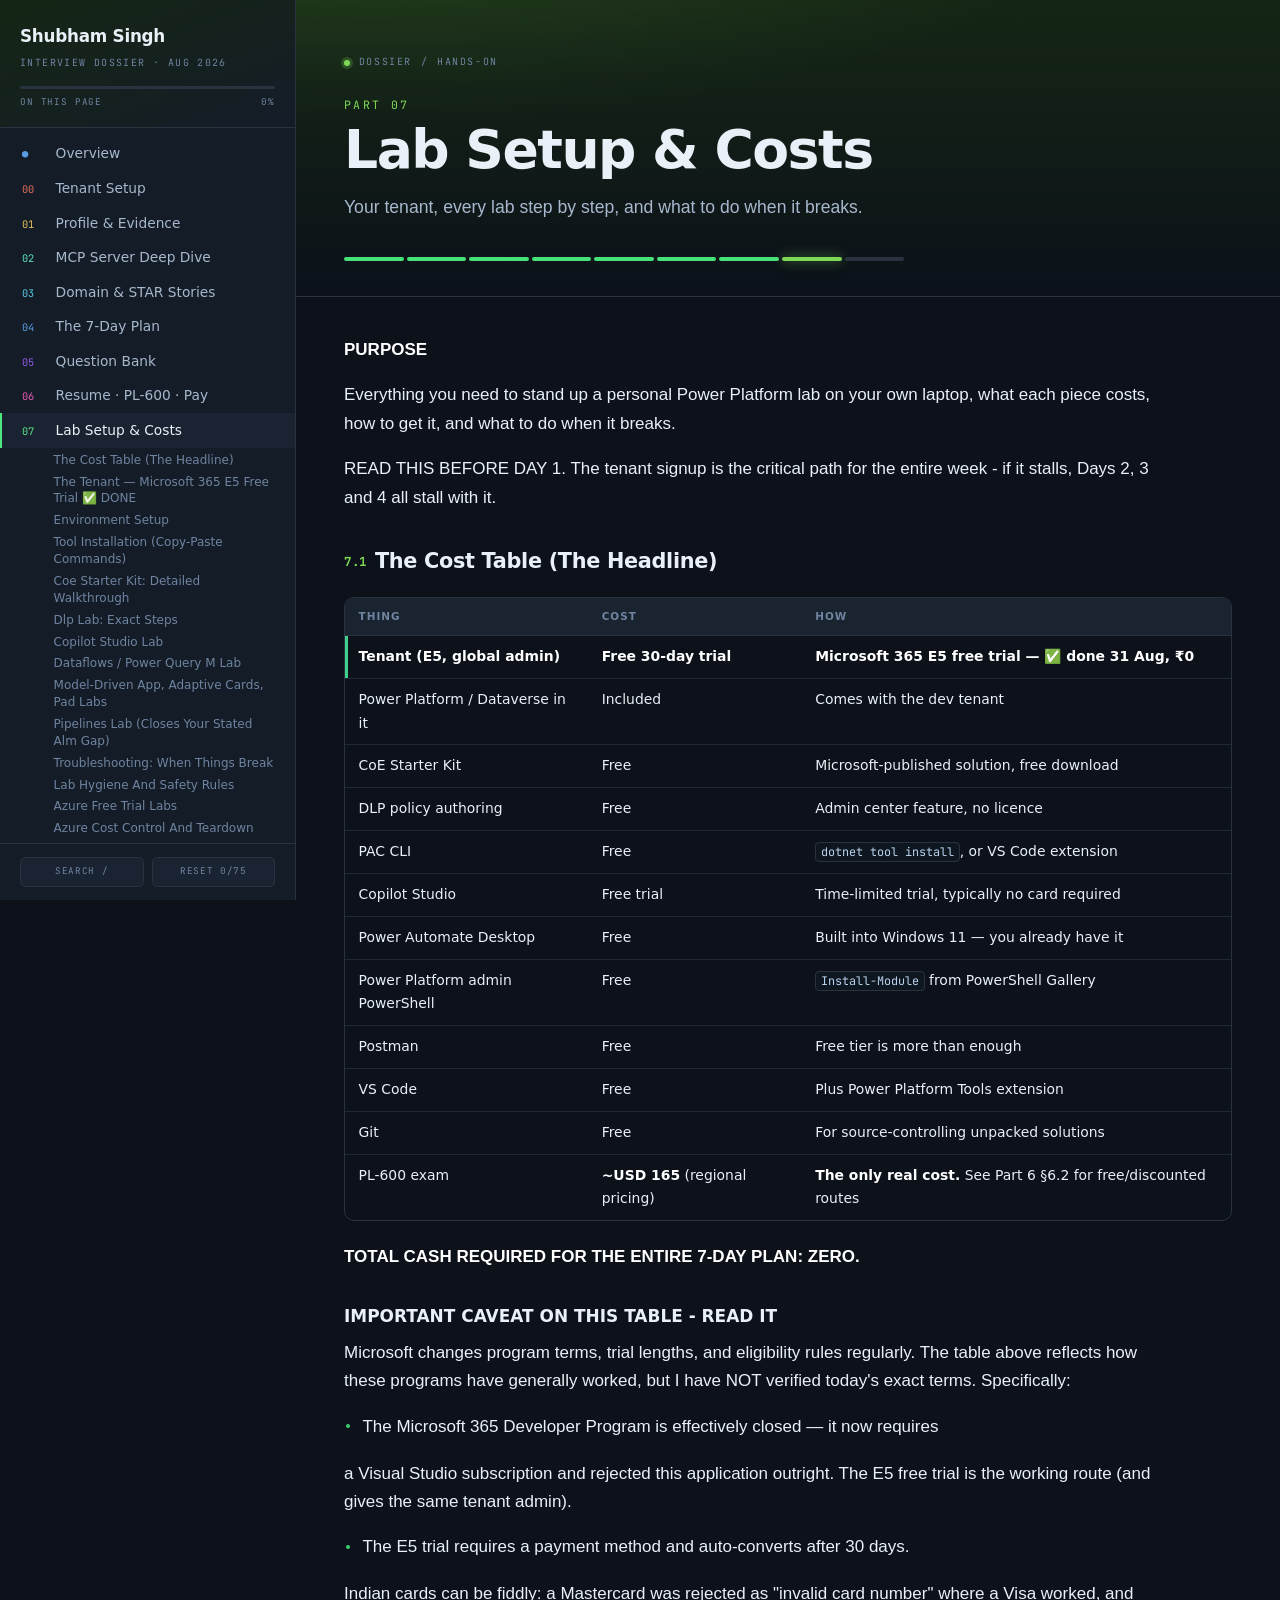
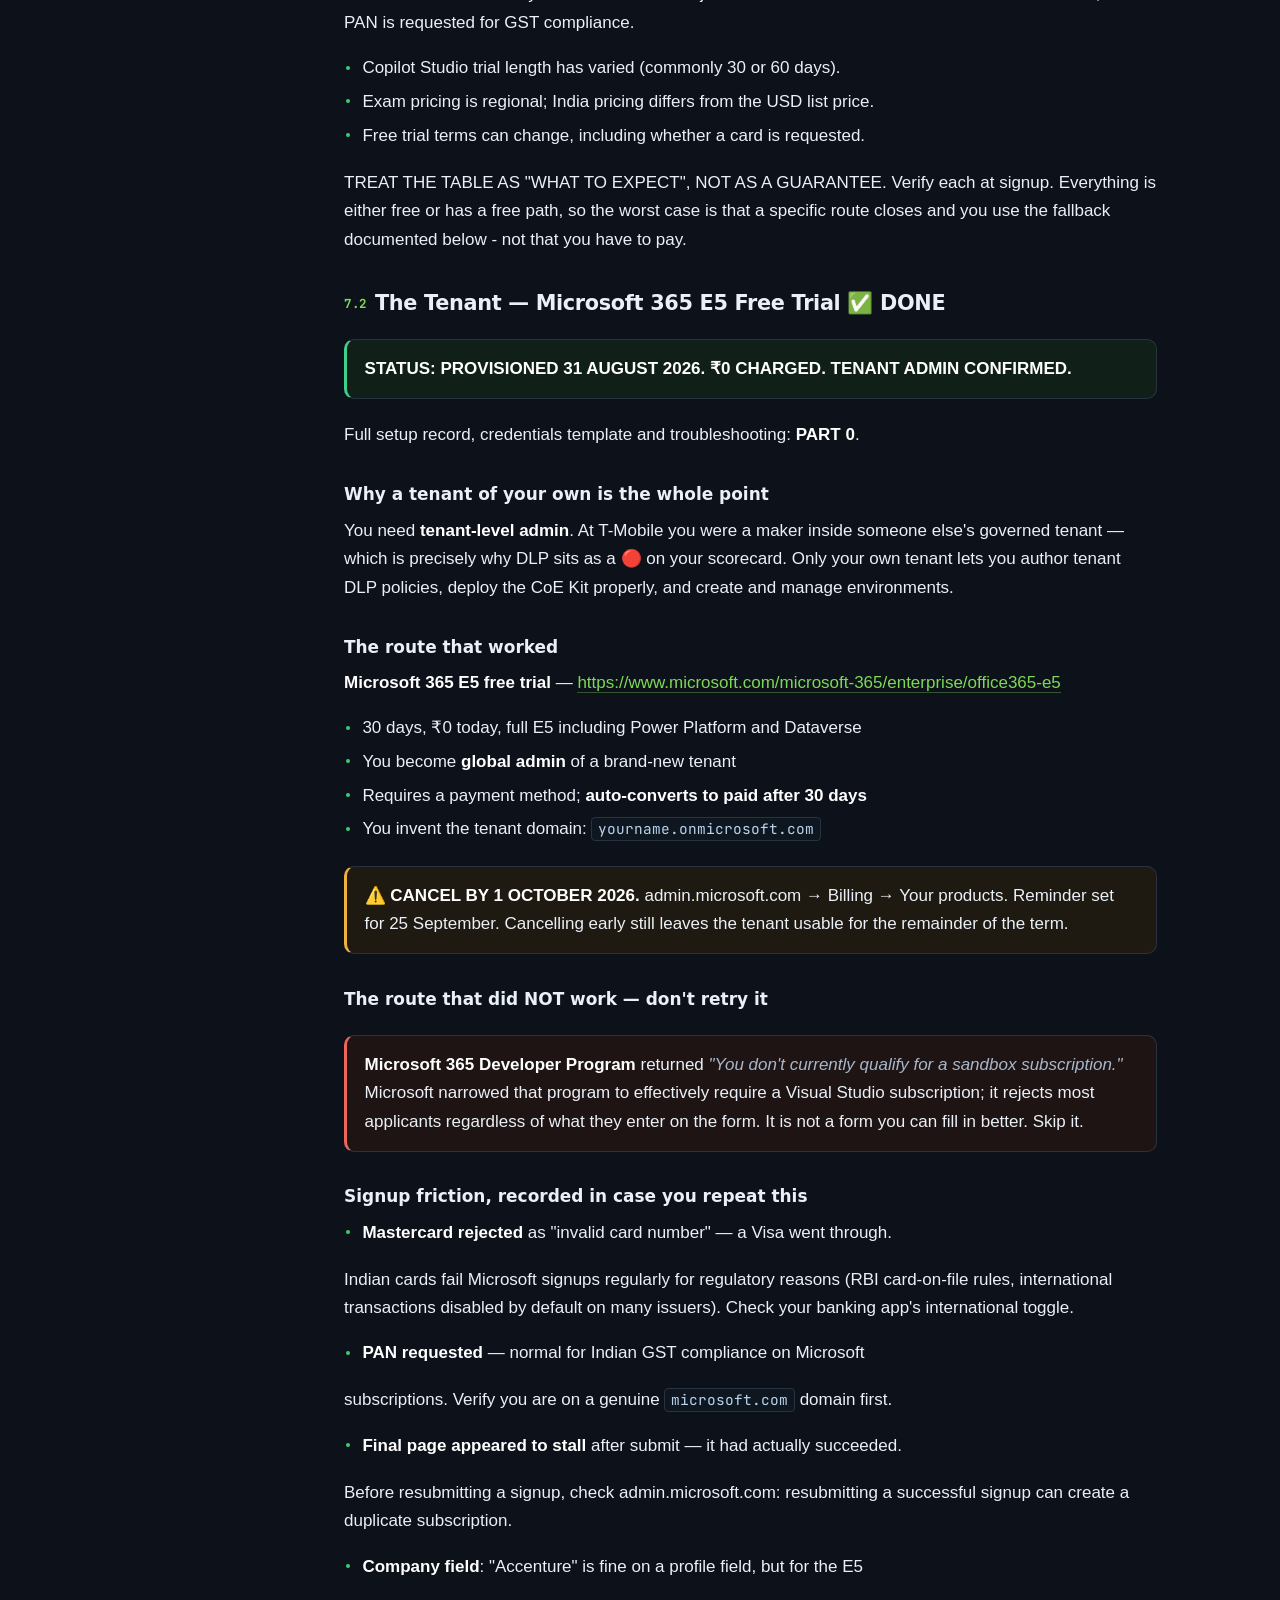
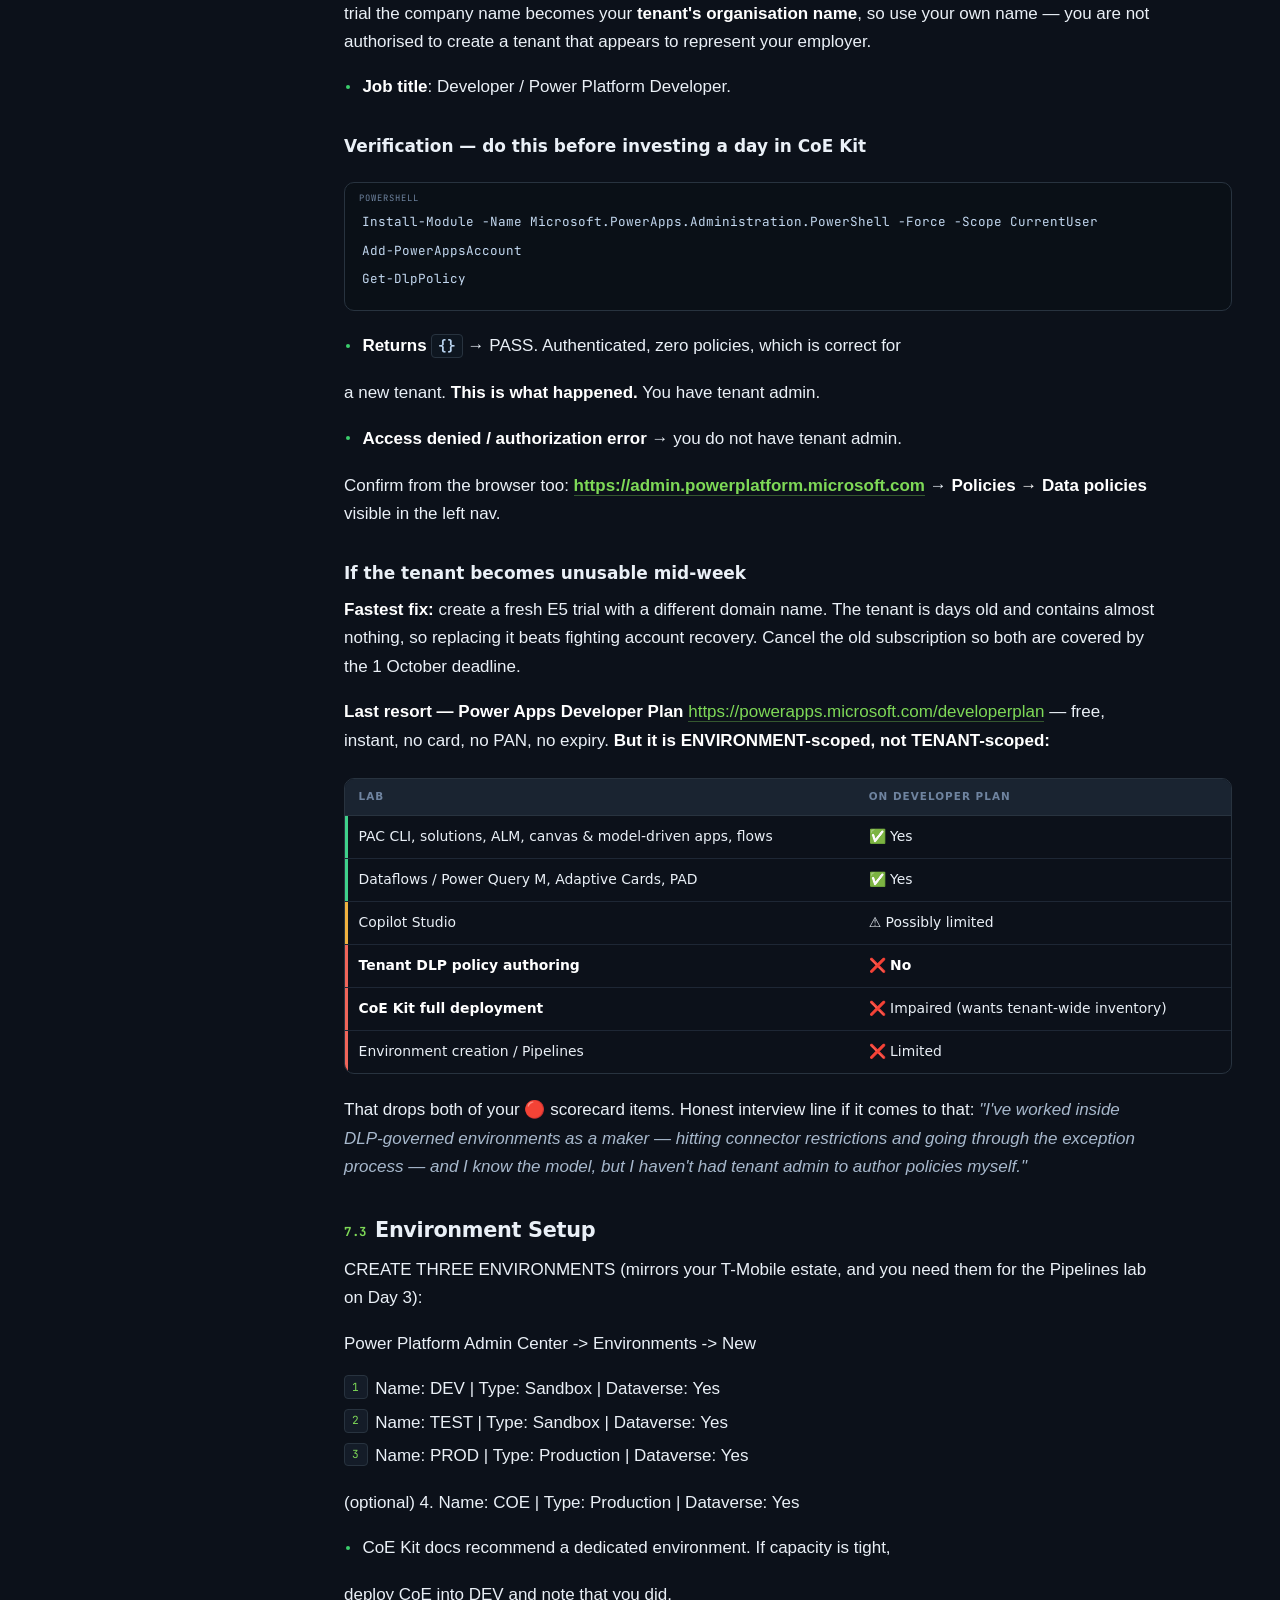
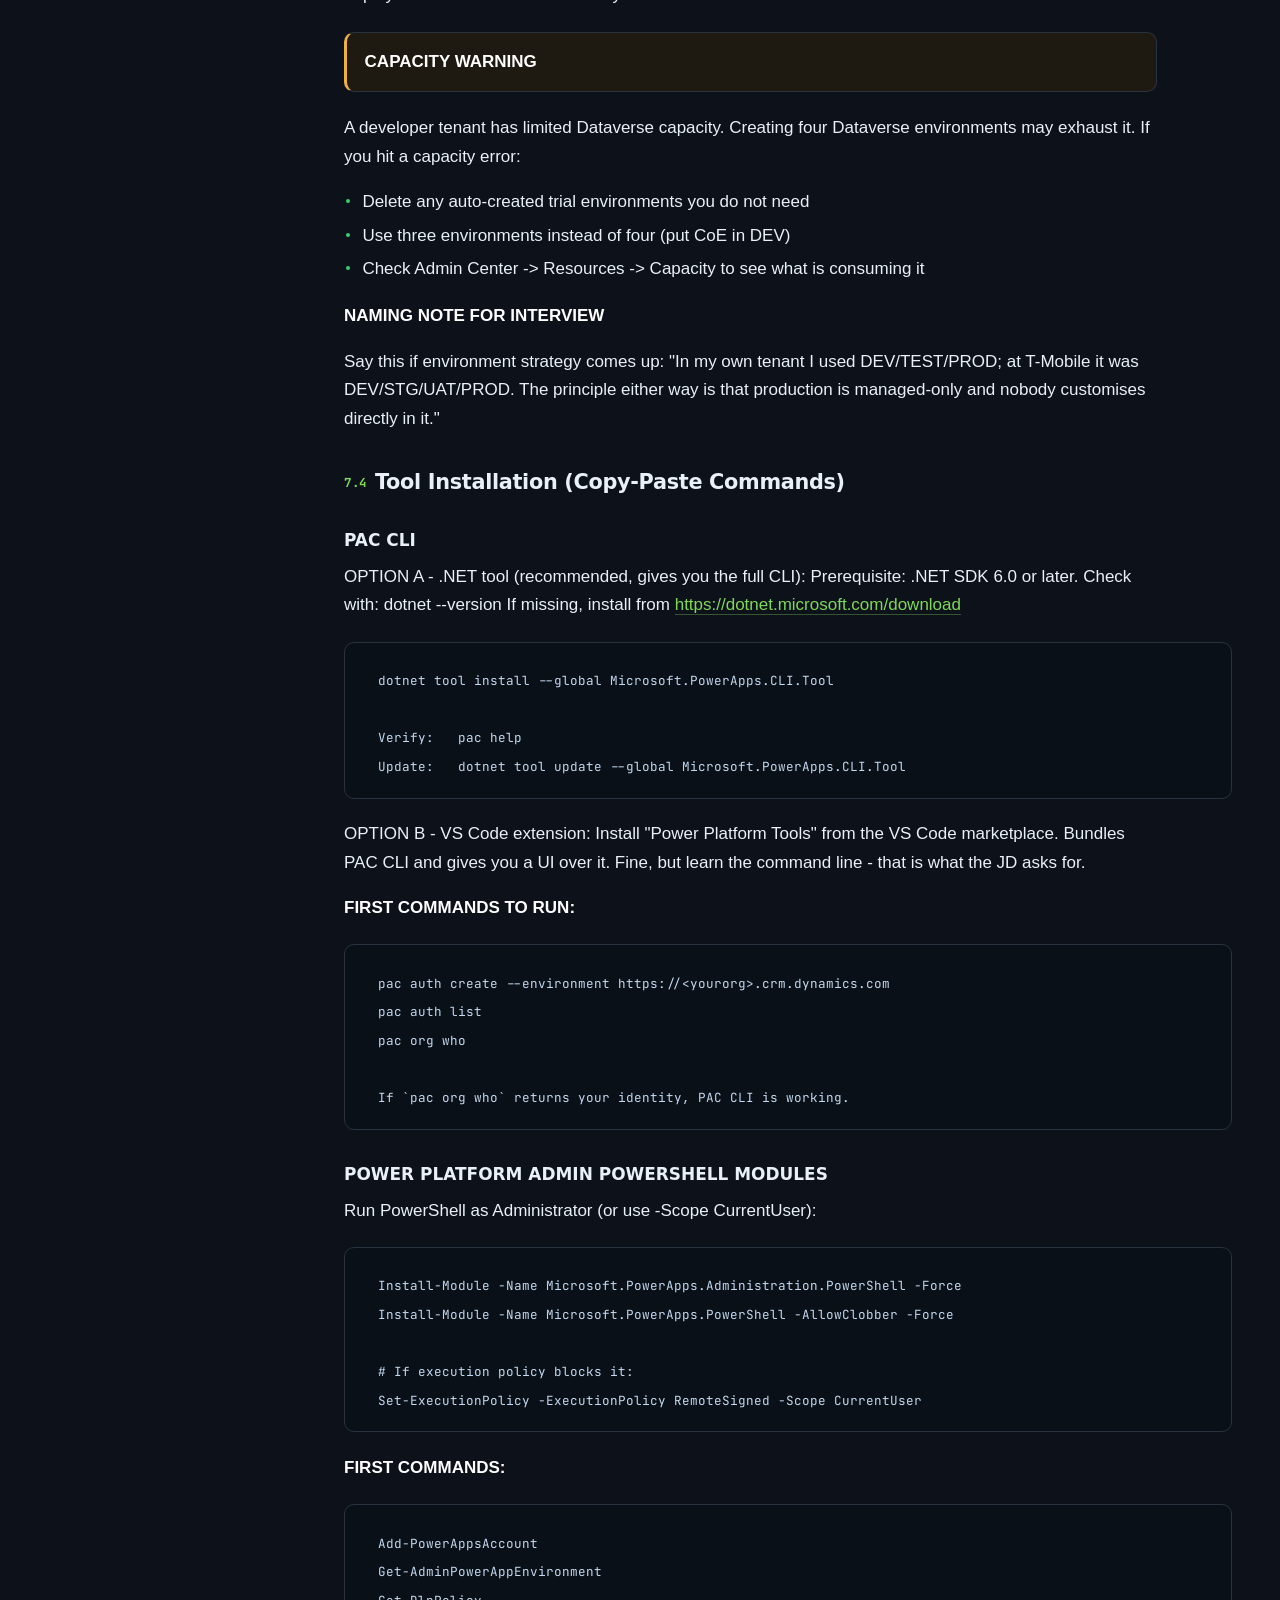
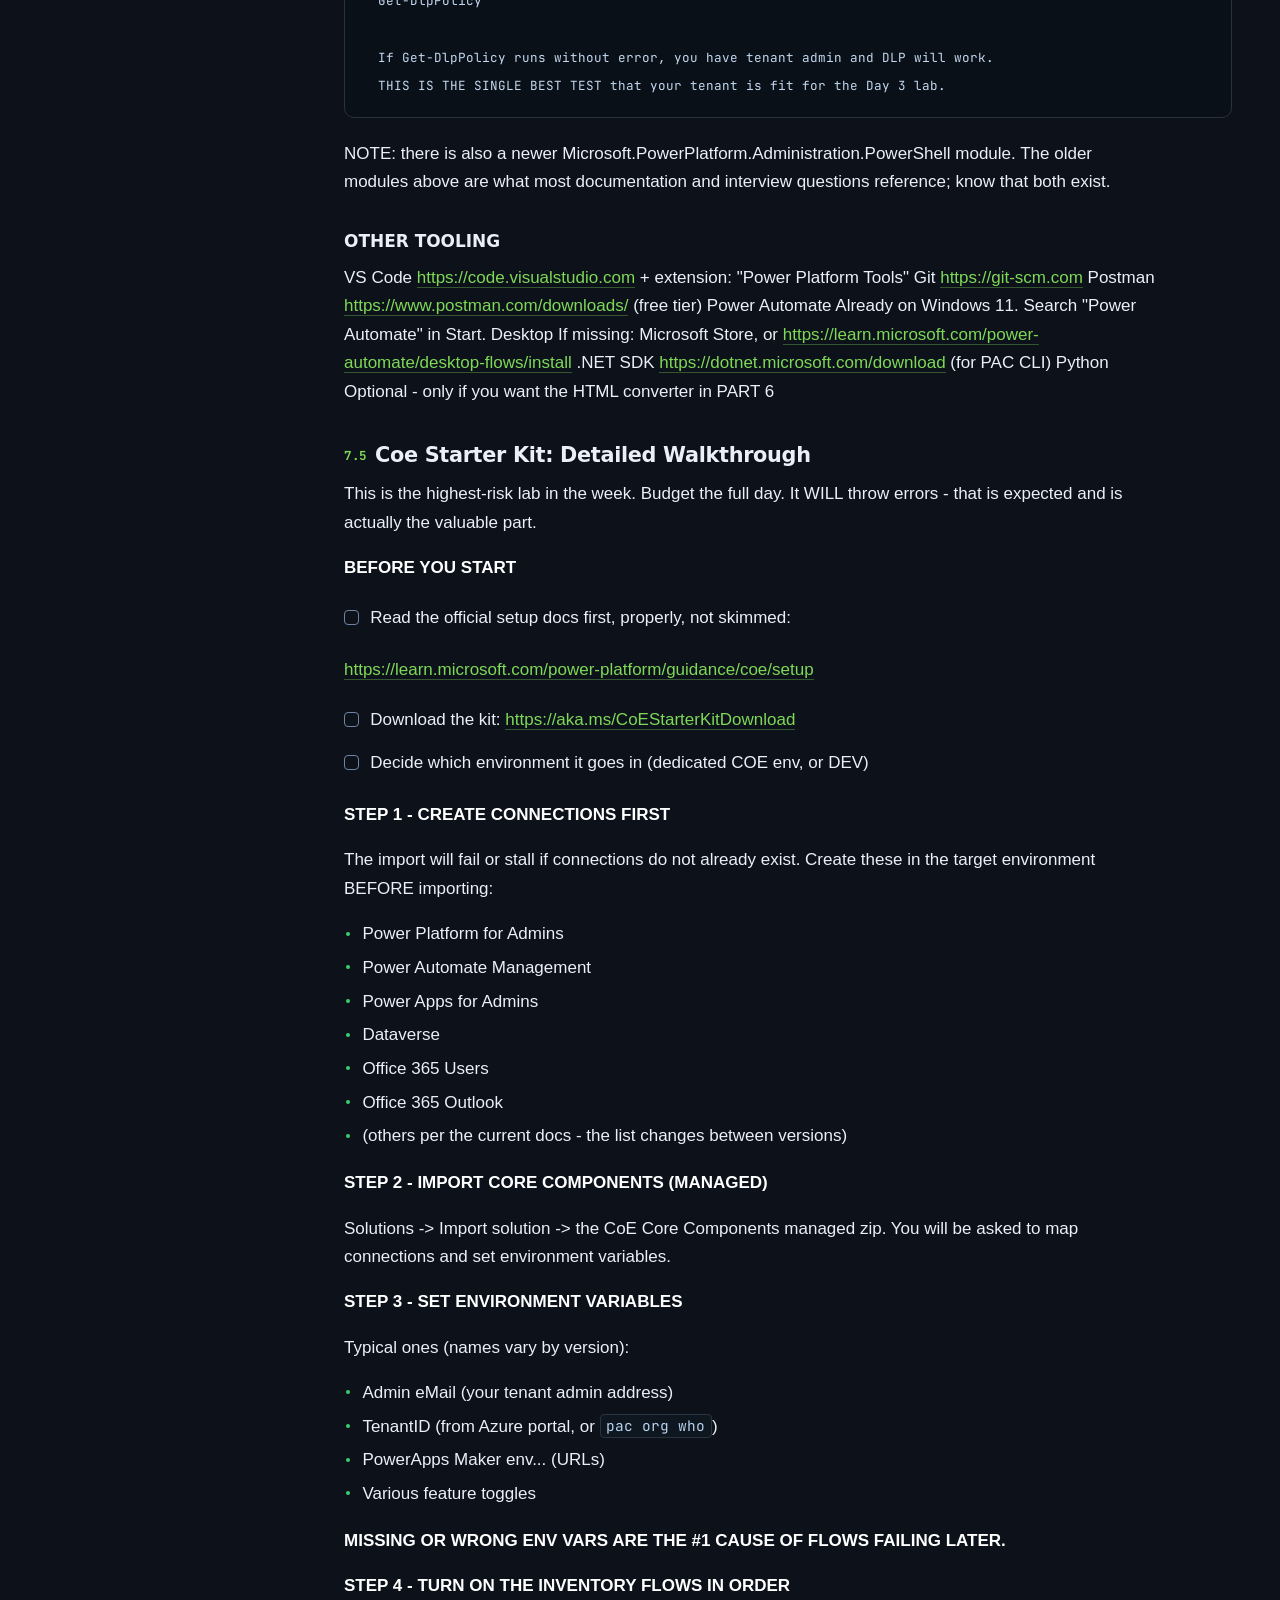
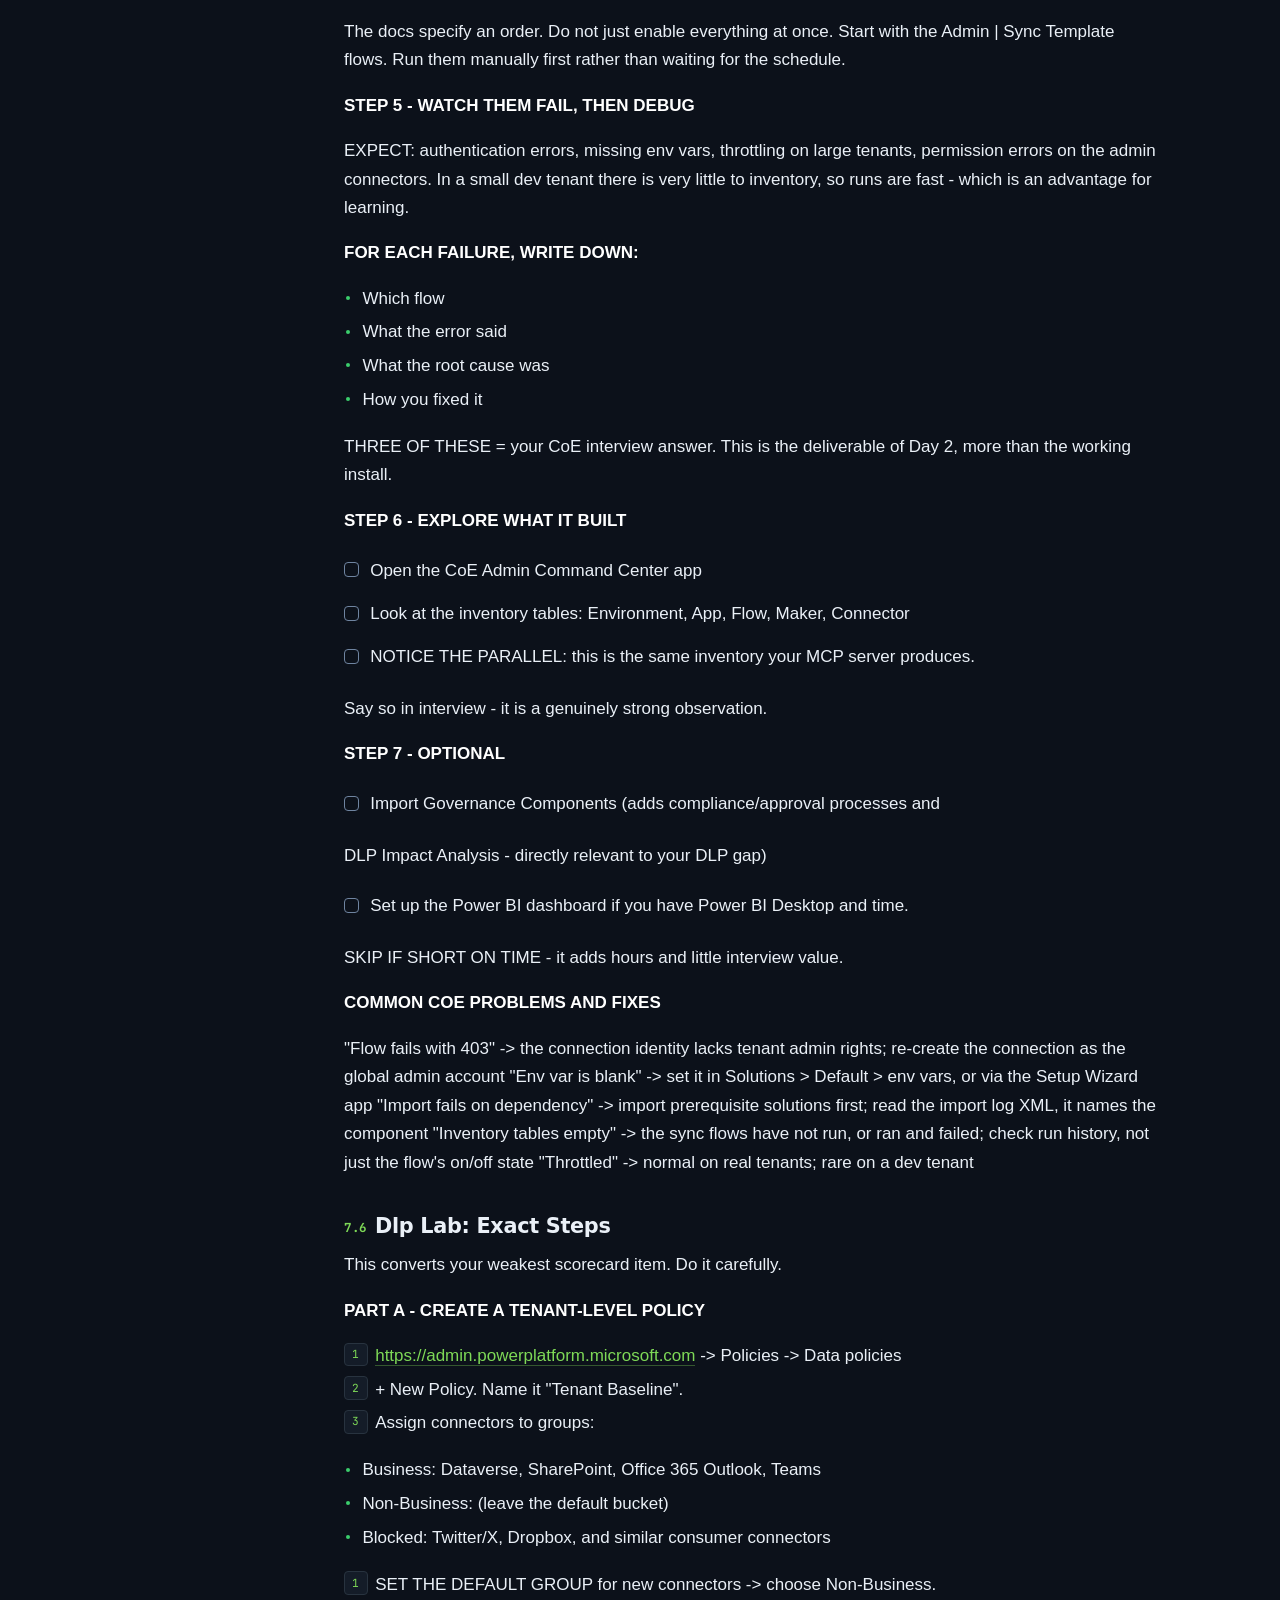
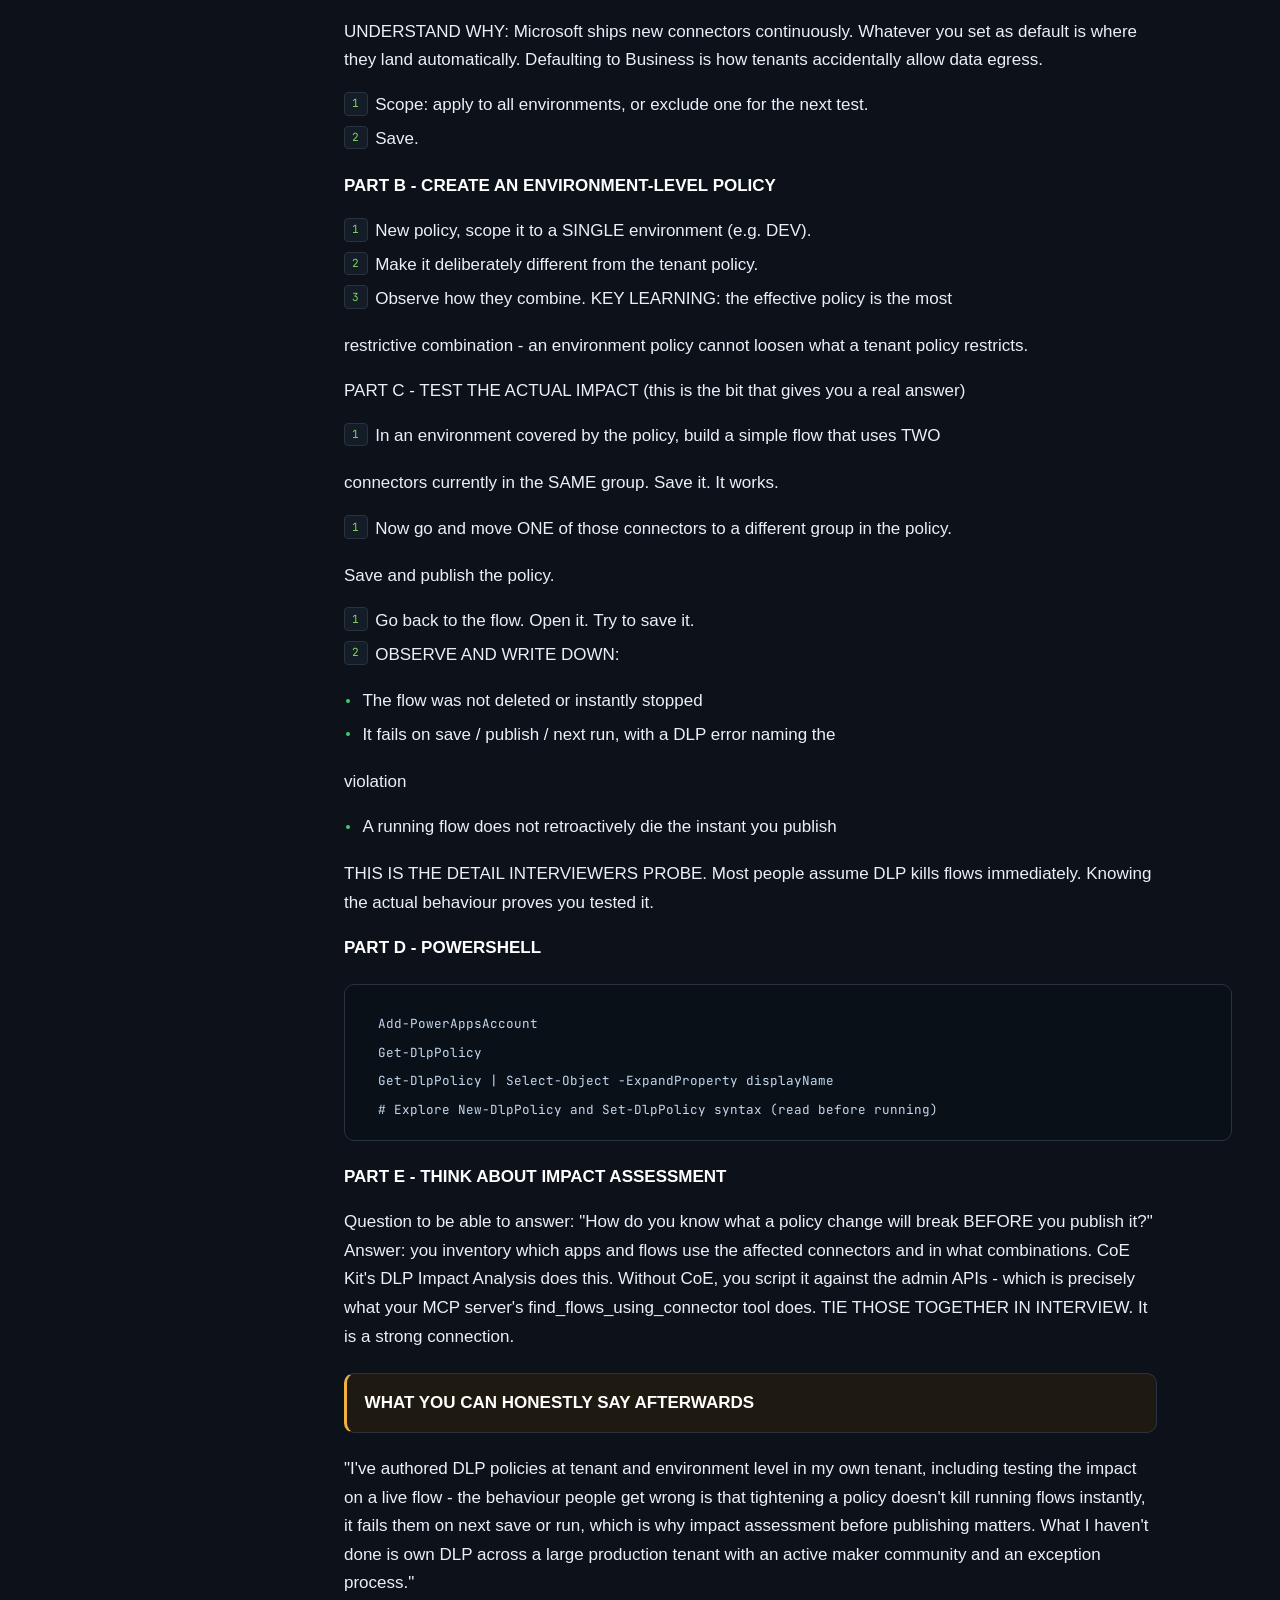
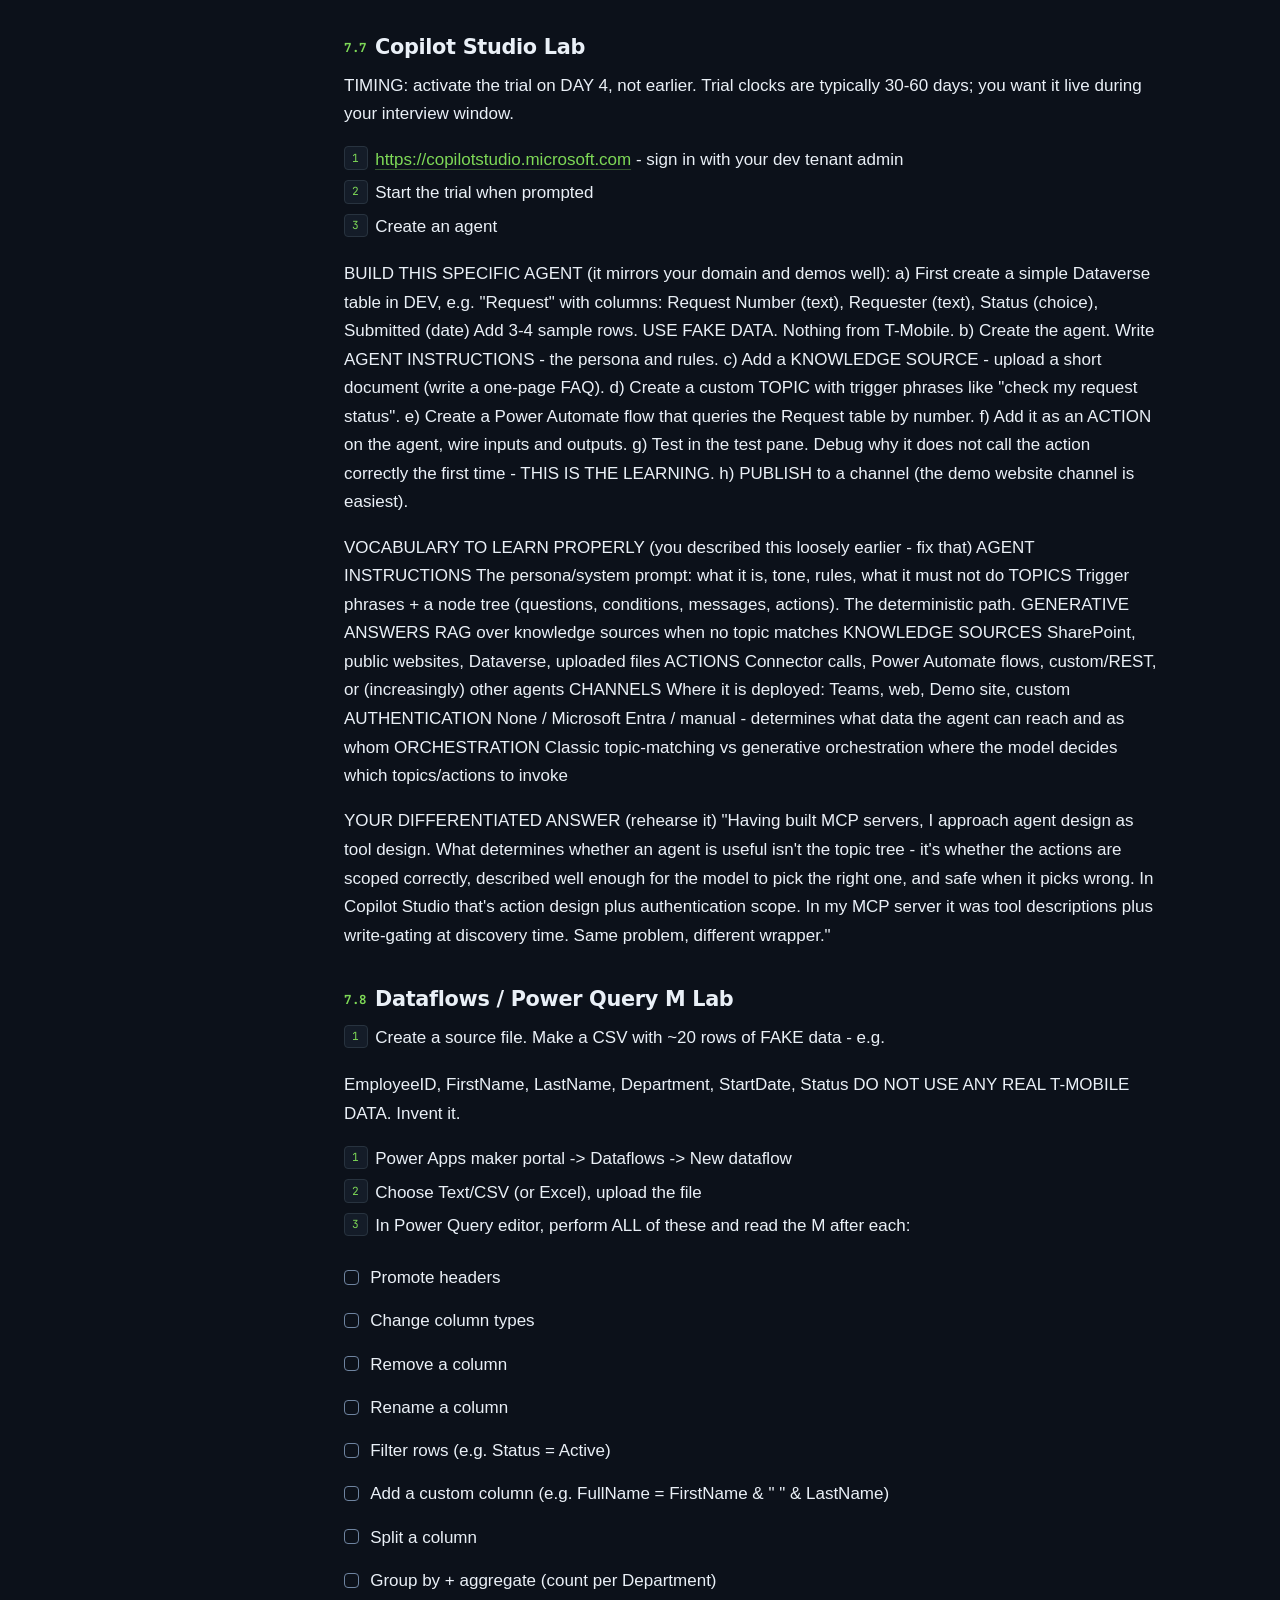
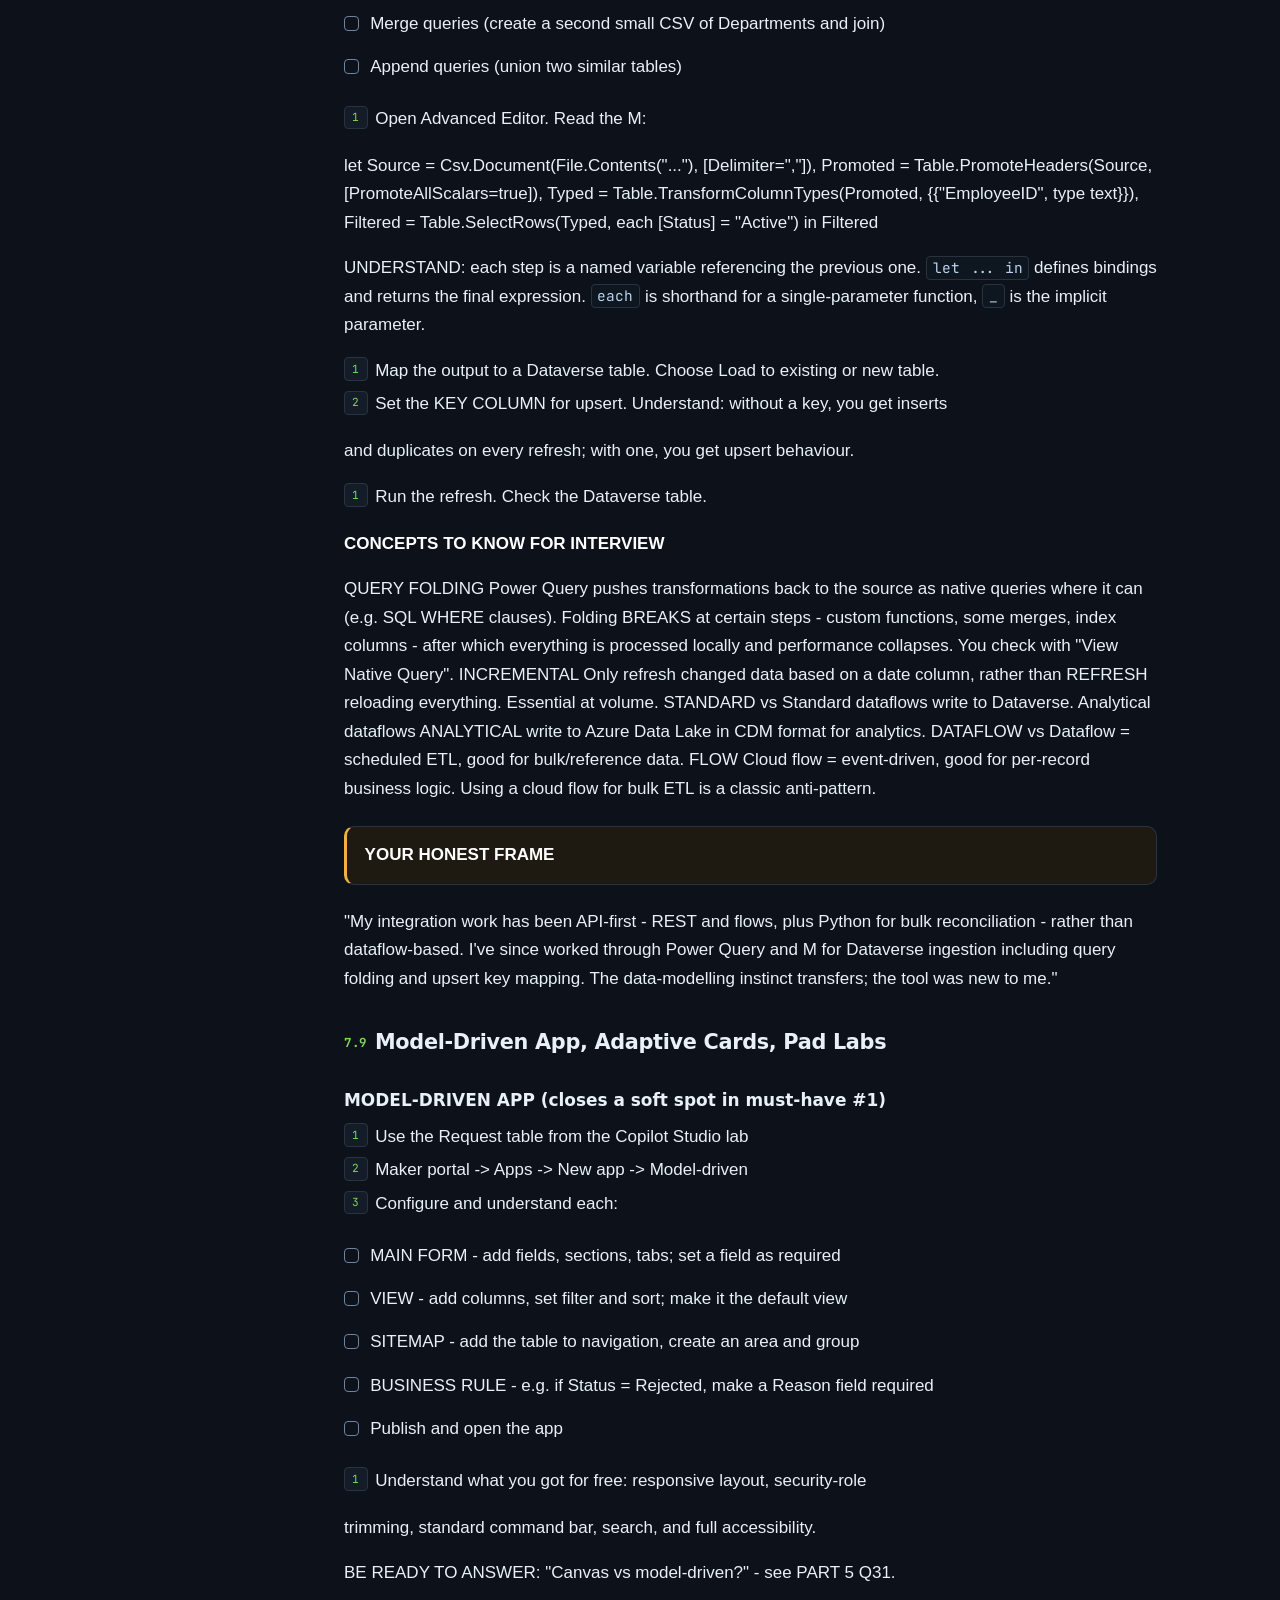
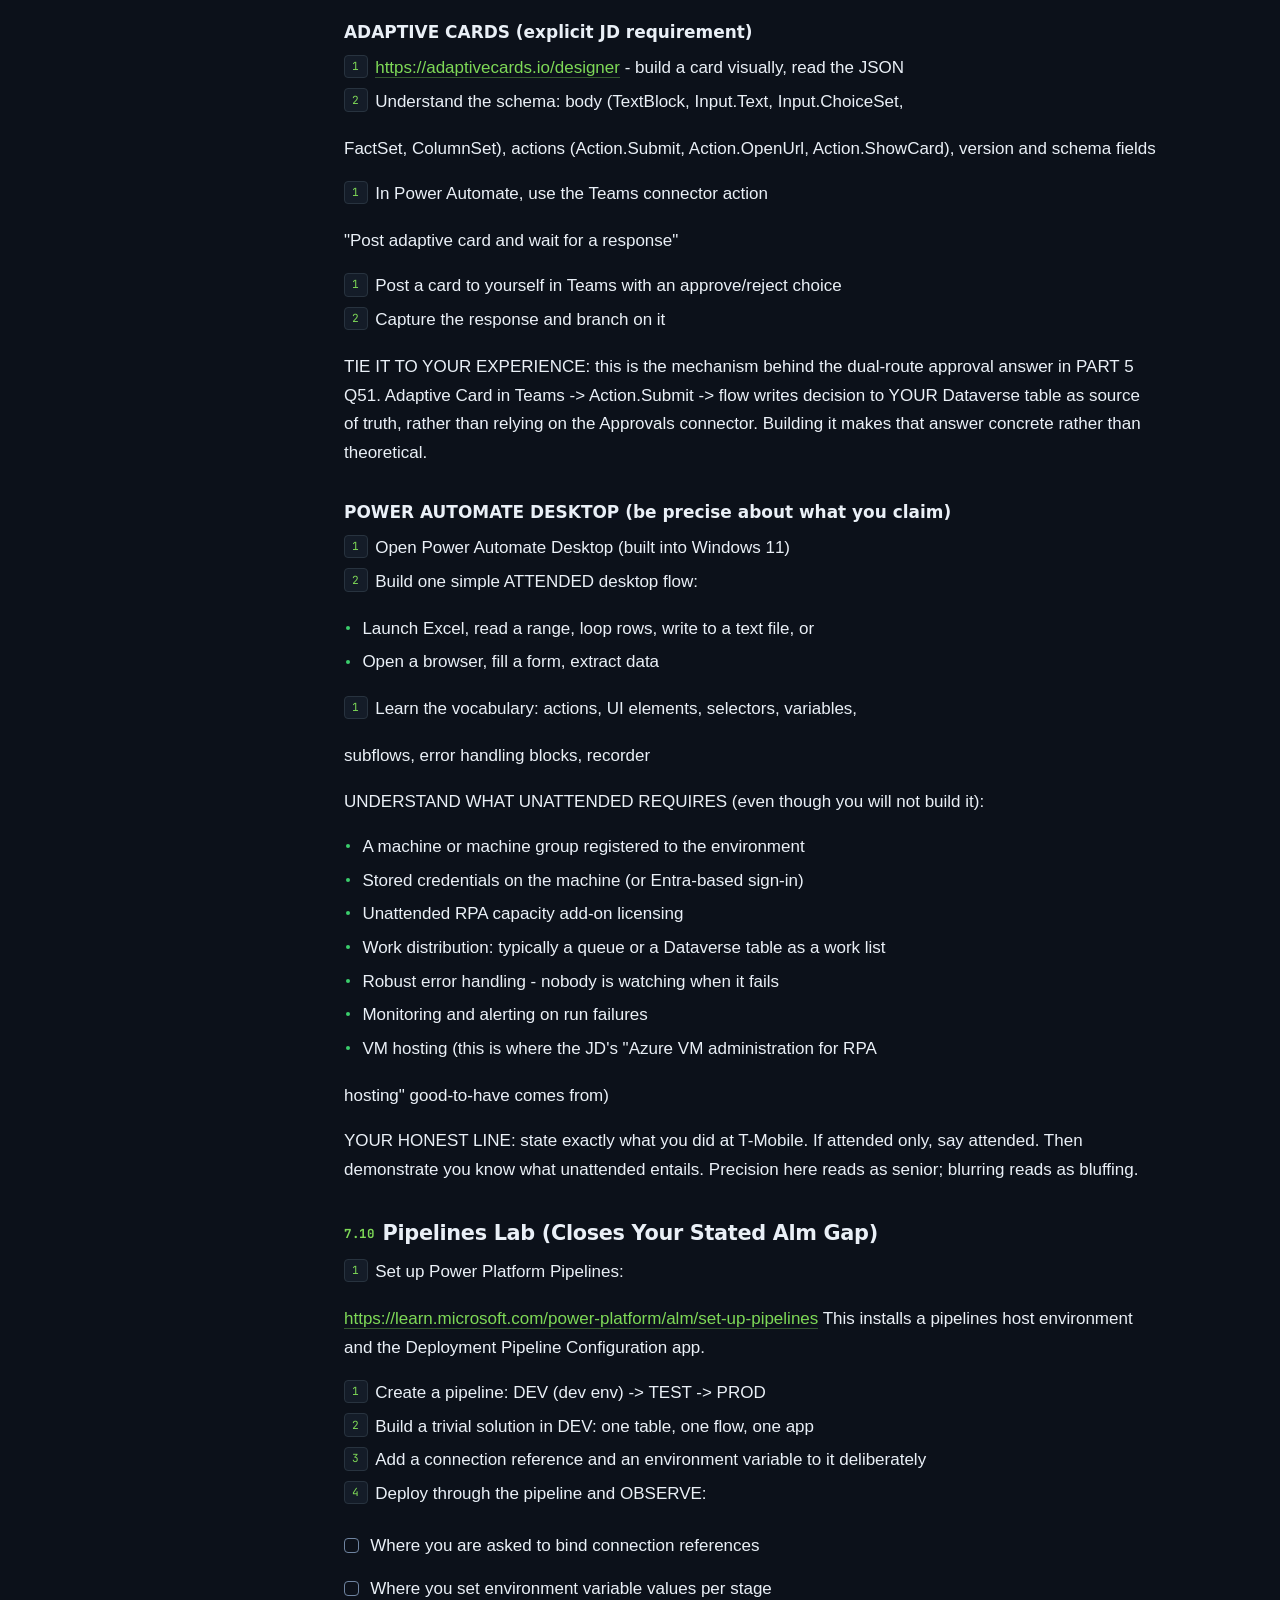
==== commit 6104a743: "Add integration & Azure labs, salary + notice-period guidance; switch font to Century Gothic - labs " ====
--- a/labs.html
+++ b/labs.html
@@ -17,7 +17,7 @@
  </div>
  <nav id="nav">
    <a class="np" href="index.html" style="--h:210"><span class="n">&#9679;</span>Overview</a>
-   <a class="np" href="tenant-setup.html" style="--h:8"><span class="n">00</span>Tenant Setup</a><a class="np" href="profile.html" style="--h:45"><span class="n">01</span>Profile &amp; Evidence</a><a class="np" href="mcp-server.html" style="--h:160"><span class="n">02</span>MCP Server Deep Dive</a><a class="np" href="stories.html" style="--h:190"><span class="n">03</span>Domain &amp; STAR Stories</a><a class="np" href="seven-day-plan.html" style="--h:210"><span class="n">04</span>The 7-Day Plan</a><a class="np" href="question-bank.html" style="--h:265"><span class="n">05</span>Question Bank</a><a class="np" href="resume-cert-pay.html" style="--h:320"><span class="n">06</span>Resume · PL-600 · Pay</a><a class="np on" href="labs.html" style="--h:140"><span class="n">07</span>Lab Setup &amp; Costs</a><ul class="subs"><li><a href="#7-1-the-cost-table-the-headline">The Cost Table (The Headline)</a></li><li><a href="#7-2-the-tenant-microsoft-365-e5-free-trial-done">The Tenant — Microsoft 365 E5 Free Trial ✅ DONE</a></li><li><a href="#7-3-environment-setup">Environment Setup</a></li><li><a href="#7-4-tool-installation-copy-paste-commands">Tool Installation (Copy-Paste Commands)</a></li><li><a href="#7-5-coe-starter-kit-detailed-walkthrough">Coe Starter Kit: Detailed Walkthrough</a></li><li><a href="#7-6-dlp-lab-exact-steps">Dlp Lab: Exact Steps</a></li><li><a href="#7-7-copilot-studio-lab">Copilot Studio Lab</a></li><li><a href="#7-8-dataflows-power-query-m-lab">Dataflows / Power Query M Lab</a></li><li><a href="#7-9-model-driven-app-adaptive-cards-pad-labs">Model-Driven App, Adaptive Cards, Pad Labs</a></li><li><a href="#7-10-pipelines-lab-closes-your-stated-alm-gap">Pipelines Lab (Closes Your Stated Alm Gap)</a></li><li><a href="#7-11-troubleshooting-when-things-break">Troubleshooting: When Things Break</a></li><li><a href="#7-12-lab-hygiene-and-safety-rules">Lab Hygiene And Safety Rules</a></li><li><a href="#7-13-azure-free-trial-labs">Azure Free Trial Labs</a></li><li><a href="#7-14-azure-cost-control-and-teardown">Azure Cost Control And Teardown</a></li></ul><a class="np" href="logistics.html" style="--h:25"><span class="n">08</span>Research &amp; Logistics</a>
+   <a class="np" href="tenant-setup.html" style="--h:8"><span class="n">00</span>Tenant Setup</a><a class="np" href="profile.html" style="--h:45"><span class="n">01</span>Profile &amp; Evidence</a><a class="np" href="mcp-server.html" style="--h:160"><span class="n">02</span>MCP Server Deep Dive</a><a class="np" href="stories.html" style="--h:190"><span class="n">03</span>Domain &amp; STAR Stories</a><a class="np" href="seven-day-plan.html" style="--h:210"><span class="n">04</span>The 7-Day Plan</a><a class="np" href="question-bank.html" style="--h:265"><span class="n">05</span>Question Bank</a><a class="np" href="resume-cert-pay.html" style="--h:320"><span class="n">06</span>Resume · PL-600 · Pay</a><a class="np on" href="labs.html" style="--h:140"><span class="n">07</span>Lab Setup &amp; Costs</a><ul class="subs"><li><a href="#7-1-the-cost-table-the-headline">The Cost Table (The Headline)</a></li><li><a href="#7-2-the-tenant-microsoft-365-e5-free-trial-done">The Tenant — Microsoft 365 E5 Free Trial ✅ DONE</a></li><li><a href="#7-3-environment-setup">Environment Setup</a></li><li><a href="#7-4-tool-installation-copy-paste-commands">Tool Installation (Copy-Paste Commands)</a></li><li><a href="#7-5-coe-starter-kit-detailed-walkthrough">Coe Starter Kit: Detailed Walkthrough</a></li><li><a href="#7-6-dlp-lab-exact-steps">Dlp Lab: Exact Steps</a></li><li><a href="#7-7-copilot-studio-lab">Copilot Studio Lab</a></li><li><a href="#7-8-dataflows-power-query-m-lab">Dataflows / Power Query M Lab</a></li><li><a href="#7-9-model-driven-app-adaptive-cards-pad-labs">Model-Driven App, Adaptive Cards, Pad Labs</a></li><li><a href="#7-10-pipelines-lab-closes-your-stated-alm-gap">Pipelines Lab (Closes Your Stated Alm Gap)</a></li><li><a href="#7-11-troubleshooting-when-things-break">Troubleshooting: When Things Break</a></li><li><a href="#7-12-lab-hygiene-and-safety-rules">Lab Hygiene And Safety Rules</a></li><li><a href="#7-13-azure-free-trial-labs">Azure Free Trial Labs</a></li><li><a href="#7-14-azure-cost-control-and-teardown">Azure Cost Control And Teardown</a></li><li><a href="#7-15-integration-labs-custom-connectors-sharepoint-office-scripts-soap">Integration Labs (Connectors, SharePoint, Office Scripts, SOAP)</a></li></ul><a class="np" href="logistics.html" style="--h:25"><span class="n">08</span>Research &amp; Logistics</a>
  </nav>
  <div class="rfoot"><button id="sbtn">SEARCH /</button>
    <button id="resetc">RESET <span id="ccount"></span></button></div>
@@ -642,6 +642,77 @@
 <li class=""><span class="box" tabindex="0" role="checkbox" aria-checked="false"></span><span class="ctxt">Diarised: cancel/lapse the Azure trial before it converts, same as the E5 trial deadline</span></li>
 </ul>
 <div class="callout c-warn"><strong>SAME HYGIENE AS §7.12 APPLIES.</strong> Personal laptop only, no real T-Mobile data or credentials in any vault, NSG, or VM, and no client identifiers anywhere. A Key Vault full of fake demo values is a lab; a Key Vault with a real client key on a personal trial is a problem.</div>
+<h3 id="7-15-integration-labs-custom-connectors-sharepoint-office-scripts-soap" class="h2"><span class="hnum">7.15</span>Integration Labs &mdash; Custom Connectors, SharePoint, Office Scripts, SOAP<a class="anchor" href="#7-15-integration-labs-custom-connectors-sharepoint-office-scripts-soap" aria-label="Link to section">#</a></h3>
+<div class="callout c-deny"><strong>THESE FOUR CLOSE EXPLICIT JD ITEMS THAT HAD NO LAB.</strong> The JD names <strong>custom connectors</strong> (must-have #1) and <strong>REST and SOAP APIs, SharePoint, and Office Scripts</strong> (must-have #8). Your REST story is strong from CCure, but custom connectors, SOAP, SharePoint and Office Scripts are the thin sub-items on your scorecard. All four labs run in your <strong>E5 tenant</strong> and each produces a concrete "I've done this" line.</div>
+<div class="tw"><table>
+<thead><tr><th>Lab</th><th>Closes JD item</th><th>Current rating</th></tr></thead>
+<tbody>
+<tr class="r-warn"><td>F &mdash; Custom connector (REST)</td><td>Must-have #1 (custom connectors)</td><td>Thin &rarr; hands-on</td></tr>
+<tr class="r-warn"><td>G &mdash; Custom connector over SOAP</td><td>Must-have #8 (SOAP)</td><td>Conceptual &rarr; hands-on</td></tr>
+<tr class="r-warn"><td>H &mdash; SharePoint integration</td><td>Must-have #8 (SharePoint)</td><td>Not evidenced &rarr; hands-on</td></tr>
+<tr class="r-warn"><td>I &mdash; Office Scripts</td><td>Must-have #8 (Office Scripts)</td><td>Not evidenced &rarr; hands-on</td></tr>
+</tbody></table></div>
+<h4 id="lab-f-custom-connector-rest" class="h3">Lab F &mdash; Custom connector (REST)<a class="anchor" href="#lab-f-custom-connector-rest" aria-label="Link to section">#</a></h4>
+<p>A custom connector is a governable, reusable wrapper over an HTTP API that makers consume like any first-party connector. Reuse the <strong>Logic App from Lab C</strong> as the backend and you get a clean end-to-end story that spans Azure and Power Platform.</p>
+<ul class="checks">
+<li class=""><span class="box" tabindex="0" role="checkbox" aria-checked="false"></span><span class="ctxt">Maker portal &rarr; <strong>Custom connectors &rarr; New</strong> &rarr; create from blank (or import an OpenAPI/Postman collection &mdash; you already have Postman collections as a reference pattern)</span></li>
+<li class=""><span class="box" tabindex="0" role="checkbox" aria-checked="false"></span><span class="ctxt"><strong>General</strong>: set host and base URL (point it at your Lab C Logic App endpoint, or a public test API)</span></li>
+<li class=""><span class="box" tabindex="0" role="checkbox" aria-checked="false"></span><span class="ctxt"><strong>Security</strong>: configure auth &mdash; API key, or OAuth2 against your Entra app registration from §7.13</span></li>
+<li class=""><span class="box" tabindex="0" role="checkbox" aria-checked="false"></span><span class="ctxt"><strong>Definition</strong>: define an action with its request (method, path, headers, body) and response schema</span></li>
+<li class=""><span class="box" tabindex="0" role="checkbox" aria-checked="false"></span><span class="ctxt"><strong>Test</strong> the operation, then consume the connector from both a cloud flow and a canvas app</span></li>
+</ul>
+<p>CONCEPTS TO KNOW: the <strong>OpenAPI (Swagger)</strong> definition behind every custom connector; <strong>policy templates</strong> (e.g. set a header, route to a URL); why a connector is the <em>governance</em> unit &mdash; <strong>custom connectors are classified in DLP</strong> exactly like first-party ones (ties straight back to §7.6), so wrapping an API as a connector is also how you bring it under DLP control.</p>
+<div class="ans a-say"><span class="tag">say this</span><div class="ans-b"><p>"I think about custom connectors the way I think about the MCP servers I built &mdash; both are about wrapping an enterprise API as a clean, described, governable surface that something else consumes safely. A custom connector gives makers a first-party-feeling action and, crucially, brings the API under DLP classification. At T-Mobile my CCure integration was HTTP-action based; the connector is the same wrapper instinct, packaged for reuse and governance."</p></div></div>
+<h4 id="lab-g-custom-connector-over-soap" class="h3">Lab G &mdash; Custom connector over SOAP<a class="anchor" href="#lab-g-custom-connector-over-soap" aria-label="Link to section">#</a></h4>
+<p>Power Platform has <strong>no native SOAP connector</strong>. There are two honest patterns, and knowing which to use is the whole answer to the JD's "SOAP" line.</p>
+<ol>
+<li><strong>REST facade (preferred at scale):</strong> put a Logic App or Azure Function in front of the SOAP service that accepts JSON, calls SOAP, and returns JSON &mdash; then build a custom connector (Lab F) over that facade. Makers never see the SOAP.</li>
+<li><strong>Direct HTTP with a hand-built envelope (quick):</strong> use the <strong>HTTP</strong> action with an XML SOAP envelope body, the right <code>Content-Type</code>, and a <code>SOAPAction</code> header, then parse the XML response.</li>
+</ol>
+<p>DO THE QUICK ONE to prove the mechanics: point a flow's HTTP action at a public SOAP test service (e.g. a number-to-words or calculator SOAP endpoint).</p>
+<div class="codeblock"><span class="lang">http</span><pre><code>POST http://&lt;public-soap-test-endpoint&gt;
+Content-Type: text/xml; charset=utf-8
+SOAPAction: "http://tempuri.org/&lt;OperationName&gt;"
+
+&lt;soap:Envelope xmlns:soap="http://schemas.xmlsoap.org/soap/envelope/"&gt;
+  &lt;soap:Body&gt;
+    &lt;OperationName xmlns="http://tempuri.org/"&gt;
+      &lt;param&gt;value&lt;/param&gt;
+    &lt;/OperationName&gt;
+  &lt;/soap:Body&gt;
+&lt;/soap:Envelope&gt;</code></pre><button class="copy" type="button">copy</button></div>
+<ul class="checks">
+<li class=""><span class="box" tabindex="0" role="checkbox" aria-checked="false"></span><span class="ctxt">Flow calls a SOAP endpoint with a correct envelope, <code>Content-Type: text/xml</code>, and <code>SOAPAction</code> header</span></li>
+<li class=""><span class="box" tabindex="0" role="checkbox" aria-checked="false"></span><span class="ctxt">Response XML parsed (xpath / <code>xml()</code> expression) into usable fields</span></li>
+<li class=""><span class="box" tabindex="0" role="checkbox" aria-checked="false"></span><span class="ctxt">Can articulate <em>when</em> you'd build the REST facade instead (reuse, governance, hiding SOAP from makers) &mdash; this is also Q69</span></li>
+</ul>
+<div class="ans a-say"><span class="tag">say this</span><div class="ans-b"><p>"For legacy SOAP I put a REST facade in front &mdash; a Logic App or Function that speaks SOAP outward and JSON inward &mdash; and expose that as a custom connector, so makers consume clean JSON and the SOAP and WSDL complexity is contained in one governed place. For a one-off I'll hand-build the envelope in an HTTP action, but the facade is what I'd standardise on."</p></div></div>
+<h4 id="lab-h-sharepoint-integration" class="h3">Lab H &mdash; SharePoint integration<a class="anchor" href="#lab-h-sharepoint-integration" aria-label="Link to section">#</a></h4>
+<p>Your E5 tenant includes SharePoint Online. This is the fastest gap to close &mdash; and it doubles as the CoE Kit prerequisite awareness (CoE stores some config in SharePoint).</p>
+<ul class="checks">
+<li class=""><span class="box" tabindex="0" role="checkbox" aria-checked="false"></span><span class="ctxt">Create a <strong>SharePoint site</strong>, a <strong>list</strong> with a few columns (FAKE data), and a <strong>document library</strong></span></li>
+<li class=""><span class="box" tabindex="0" role="checkbox" aria-checked="false"></span><span class="ctxt">Cloud flow: <strong>When an item is created</strong> &rarr; do something; and <strong>Get items</strong> / <strong>Create item</strong> / <strong>Create file</strong> in the library</span></li>
+<li class=""><span class="box" tabindex="0" role="checkbox" aria-checked="false"></span><span class="ctxt">Canvas app: add the SharePoint list as a data source and read/write to it</span></li>
+<li class=""><span class="box" tabindex="0" role="checkbox" aria-checked="false"></span><span class="ctxt">Feel the <strong>delegation differences</strong> vs Dataverse (SharePoint delegates fewer functions; the delegation warning triggers sooner)</span></li>
+</ul>
+<p>CONCEPTS TO KNOW: <strong>SharePoint list vs Dataverse table</strong> &mdash; SharePoint for lightweight/document-centric and where the data already lives in M365; Dataverse for relational integrity, security roles, scale, and business logic. Know the <strong>5,000-item list view threshold</strong> and why it bites at volume.</p>
+<div class="ans a-say"><span class="tag">say this</span><div class="ans-b"><p>"My production data layer was Dataverse because the domain needed relational integrity and role-based security. I've built on SharePoint lists and libraries in my own lab, including where delegation and the list-view threshold change how you design &mdash; so I can make the SharePoint-vs-Dataverse call rather than defaulting to one."</p></div></div>
+<h4 id="lab-i-office-scripts" class="h3">Lab I &mdash; Office Scripts<a class="anchor" href="#lab-i-office-scripts" aria-label="Link to section">#</a></h4>
+<p>Small, quick, and closes a named JD item most candidates skip. Office Scripts are <strong>TypeScript</strong> that run in Excel on the web and are callable from Power Automate.</p>
+<div class="codeblock"><span class="lang">typescript</span><pre><code>function main(workbook: ExcelScript.Workbook) {
+  let sheet = workbook.getActiveWorksheet();
+  let range = sheet.getRange("A1");
+  range.setValue("Updated by Office Script");
+  // Return a value so a flow can consume it
+  return sheet.getUsedRange().getRowCount();
+}</code></pre><button class="copy" type="button">copy</button></div>
+<ul class="checks">
+<li class=""><span class="box" tabindex="0" role="checkbox" aria-checked="false"></span><span class="ctxt">Excel on the web &rarr; <strong>Automate</strong> tab &rarr; record an action, then read the generated TypeScript</span></li>
+<li class=""><span class="box" tabindex="0" role="checkbox" aria-checked="false"></span><span class="ctxt">Write a script that reads a table, transforms a range, and <strong>returns a value</strong></span></li>
+<li class=""><span class="box" tabindex="0" role="checkbox" aria-checked="false"></span><span class="ctxt">Power Automate: <strong>Run script</strong> action &mdash; pass a parameter in, use the returned value downstream</span></li>
+</ul>
+<p>WHEN TO USE: Excel-heavy automation that doesn't justify Dataverse and isn't a desktop-UI job for PAD &mdash; e.g. reshaping a spreadsheet a business team lives in. Know that Office Scripts are web-only (not desktop Excel) and share the TypeScript object model with Office Add-ins.</p>
+<div class="callout c-warn"><strong>HONEST FRAMING FOR ALL FOUR.</strong> These are lab-depth, done to close named JD items &mdash; not years of production SOAP or a SharePoint-first career. Say exactly that. "REST has been my production integration surface; I've built custom connectors, a SOAP facade, SharePoint apps, and Office Scripts in my lab to cover the rest of the JD's integration surface." Precision reads as senior; blur reads as bluff.</div>
 <div class="pn"><a href="resume-cert-pay.html"><div class="d">&larr; Part 06</div><div class="t">Resume · PL-600 · Pay</div></a><a class="nx" href="logistics.html"><div class="d">Part 08 &rarr;</div><div class="t">Research &amp; Logistics</div></a></div></div></div></main>
 <div id="find" role="dialog" aria-label="Search"><div class="fb">
  <input id="q" placeholder="Search every part&hellip;" autocomplete="off" spellcheck="false">
@@ -649,6 +720,6 @@
  <div class="fh">&uarr;&darr; move &nbsp;&middot;&nbsp; ENTER open &nbsp;&middot;&nbsp; ESC close</div>
 </div></div>
 <button id="top" aria-label="Top">&uarr;</button>
-<script>var SEARCH=[{"t": "Tenant Setup", "p": "Part 00", "u": "tenant-setup.html", "h": 8}, {"t": "Your tenant at a glance", "p": "Part 00", "u": "tenant-setup.html#your-tenant-at-a-glance", "h": 8}, {"t": "Your tenant identifiers", "p": "Part 00", "u": "tenant-setup.html#your-tenant-identifiers", "h": 8}, {"t": "Why this route, and why the other one failed", "p": "Part 00", "u": "tenant-setup.html#why-this-route-and-why-the-other-one-failed", "h": 8}, {"t": "⚠️ The one thing that must not slip", "p": "Part 00", "u": "tenant-setup.html#the-one-thing-that-must-not-slip", "h": 8}, {"t": "What the tenant unlocks", "p": "Part 00", "u": "tenant-setup.html#what-the-tenant-unlocks", "h": 8}, {"t": "Immediate next steps", "p": "Part 00", "u": "tenant-setup.html#immediate-next-steps", "h": 8}, {"t": "1. Verify tenant admin in the browser *(2 min)*", "p": "Part 00", "u": "tenant-setup.html#1-verify-tenant-admin-in-the-browser-2-min", "h": 8}, {"t": "2. Create three environments *(15 min)*", "p": "Part 00", "u": "tenant-setup.html#2-create-three-environments-15-min", "h": 8}, {"t": "3. Install PAC CLI *(10 min)*", "p": "Part 00", "u": "tenant-setup.html#3-install-pac-cli-10-min", "h": 8}, {"t": "4. Admin PowerShell — already done ✅", "p": "Part 00", "u": "tenant-setup.html#4-admin-powershell-already-done", "h": 8}, {"t": "The other two time-gated items", "p": "Part 00", "u": "tenant-setup.html#the-other-two-time-gated-items", "h": 8}, {"t": "Accenture internal job board", "p": "Part 00", "u": "tenant-setup.html#accenture-internal-job-board", "h": 8}, {"t": "Microsoft Virtual Training Days — free exam voucher", "p": "Part 00", "u": "tenant-setup.html#microsoft-virtual-training-days-free-exam-voucher", "h": 8}, {"t": "Today's checklist", "p": "Part 00", "u": "tenant-setup.html#today-s-checklist", "h": 8}, {"t": "⚠️ Two rules that apply from this moment", "p": "Part 00", "u": "tenant-setup.html#two-rules-that-apply-from-this-moment", "h": 8}, {"t": "If the tenant breaks mid-week", "p": "Part 00", "u": "tenant-setup.html#if-the-tenant-breaks-mid-week", "h": 8}, {"t": "Profile & Evidence", "p": "Part 01", "u": "profile.html", "h": 45}, {"t": "Interview Preparation Master Document", "p": "Part 01", "u": "profile.html#interview-preparation-master-document", "h": 45}, {"t": "Who You Are (The Factual Base)", "p": "Part 01", "u": "profile.html#1-1-who-you-are-the-factual-base", "h": 45}, {"t": "Hard Evidence From Your Codebase", "p": "Part 01", "u": "profile.html#1-2-hard-evidence-from-your-codebase", "h": 45}, {"t": "The Revised Scorecard (Post-Correction)", "p": "Part 01", "u": "profile.html#1-3-the-revised-scorecard-post-correction", "h": 45}, {"t": "Your Three Positioning Pillars", "p": "Part 01", "u": "profile.html#1-4-your-three-positioning-pillars", "h": 45}, {"t": "Handling The Three Hard Objections", "p": "Part 01", "u": "profile.html#1-5-handling-the-three-hard-objections", "h": 45}, {"t": "What Not To Say (Guardrails)", "p": "Part 01", "u": "profile.html#1-6-what-not-to-say-guardrails", "h": 45}, {"t": "The Accenture Internal Option (Do Not Skip)", "p": "Part 01", "u": "profile.html#1-7-the-accenture-internal-option-do-not-skip", "h": 45}, {"t": "MCP Server Deep Dive", "p": "Part 02", "u": "mcp-server.html", "h": 160}, {"t": "What It Is, In One Paragraph", "p": "Part 02", "u": "mcp-server.html#2-1-what-it-is-in-one-paragraph", "h": 160}, {"t": "Architecture", "p": "Part 02", "u": "mcp-server.html#2-2-architecture", "h": 160}, {"t": "Authentication: Your Best Technical Story", "p": "Part 02", "u": "mcp-server.html#2-3-authentication-your-best-technical-story", "h": 160}, {"t": "MODE 1: DELEGATED / INTERACTIVE (the default)", "p": "Part 02", "u": "mcp-server.html#mode-1-delegated-interactive-the-default", "h": 160}, {"t": "MODE 2: SERVICE PRINCIPAL / CLIENT CREDENTIALS", "p": "Part 02", "u": "mcp-server.html#mode-2-service-principal-client-credentials", "h": 160}, {"t": "MODE 3: ROPC (Resource Owner Password Credentials)", "p": "Part 02", "u": "mcp-server.html#mode-3-ropc-resource-owner-password-credentials", "h": 160}, {"t": "THE AADSTS65002 DISCOVERY (your single best technical anecdote)", "p": "Part 02", "u": "mcp-server.html#the-aadsts65002-discovery-your-single-best-technical-anecdot", "h": 160}, {"t": "THE _audience_key DEFENSIVE GUARD (shows senior thinking)", "p": "Part 02", "u": "mcp-server.html#the-audience-key-defensive-guard-shows-senior-thinking", "h": 160}, {"t": "Corporate Tls Interception (The Zscaler Problem)", "p": "Part 02", "u": "mcp-server.html#2-4-corporate-tls-interception-the-zscaler-problem", "h": 160}, {"t": "The Tool Surface (What The 111 Tools Actually Do)", "p": "Part 02", "u": "mcp-server.html#2-5-the-tool-surface-what-the-111-tools-actually-do", "h": 160}, {"t": "The Safety Model (Governance Credibility)", "p": "Part 02", "u": "mcp-server.html#2-6-the-safety-model-governance-credibility", "h": 160}, {"t": "Name Resolution (_Resolve_Args) - The Ux Design Decision", "p": "Part 02", "u": "mcp-server.html#2-7-name-resolution-resolve-args-the-ux-design-decision", "h": 160}, {"t": "Bugs You Found And Fixed (All Real, All Defensible)", "p": "Part 02", "u": "mcp-server.html#2-8-bugs-you-found-and-fixed-all-real-all-defensible", "h": 160}, {"t": "Likely Deep-Dive Questions On The Mcp Server", "p": "Part 02", "u": "mcp-server.html#2-9-likely-deep-dive-questions-on-the-mcp-server", "h": 160}, {"t": "The Ukg Mcp Server (Your Proof Of Repeatability)", "p": "Part 02", "u": "mcp-server.html#2-10-the-ukg-mcp-server-your-proof-of-repeatability", "h": 160}, {"t": "Domain & STAR Stories", "p": "Part 03", "u": "stories.html", "h": 190}, {"t": "The platform at real production scale", "p": "Part 03", "u": "stories.html#3-1-the-platform-at-real-production-scale", "h": 190}, {"t": "Live production volume — this is the headline", "p": "Part 03", "u": "stories.html#live-production-volume-this-is-the-headline", "h": 190}, {"t": "Month-by-month throughput", "p": "Part 03", "u": "stories.html#month-by-month-throughput", "h": 190}, {"t": "⚠️ The pagination trap — live in this system today", "p": "Part 03", "u": "stories.html#the-pagination-trap-live-in-this-system-today", "h": 190}, {"t": "The four environments", "p": "Part 03", "u": "stories.html#the-four-environments", "h": 190}, {"t": "What the platform contains", "p": "Part 03", "u": "stories.html#what-the-platform-contains", "h": 190}, {"t": "Say this, and say it early", "p": "Part 03", "u": "stories.html#say-this-and-say-it-early", "h": 190}, {"t": "The business domain in plain language", "p": "Part 03", "u": "stories.html#3-2-the-business-domain-in-plain-language", "h": 190}, {"t": "Vocabulary — define these cleanly", "p": "Part 03", "u": "stories.html#vocabulary-define-these-cleanly", "h": 190}, {"t": "The data model", "p": "Part 03", "u": "stories.html#3-3-the-data-model", "h": 190}, {"t": "The 21 production tables", "p": "Part 03", "u": "stories.html#the-21-production-tables", "h": 190}, {"t": "Four tables in DEV/STG but NOT production", "p": "Part 03", "u": "stories.html#four-tables-in-dev-stg-but-not-production", "h": 190}, {"t": "`ba_approvalstatus` — you reverse-engineered this", "p": "Part 03", "u": "stories.html#ba-approvalstatus-you-reverse-engineered-this", "h": 190}, {"t": "⚠️ Three empty tables in production — be ready", "p": "Part 03", "u": "stories.html#three-empty-tables-in-production-be-ready", "h": 190}, {"t": "Modelling questions to be ready for", "p": "Part 03", "u": "stories.html#modelling-questions-to-be-ready-for", "h": 190}, {"t": "The 50 flows", "p": "Part 03", "u": "stories.html#3-4-the-50-flows", "h": 190}, {"t": "Request intake — the routing engine (11 flows)", "p": "Part 03", "u": "stories.html#request-intake-the-routing-engine-11-flows", "h": 190}, {"t": "Approval routing (7 flows) — mostly live in production", "p": "Part 03", "u": "stories.html#approval-routing-7-flows-mostly-live-in-production", "h": 190}, {"t": "Access control integration (6 flows)", "p": "Part 03", "u": "stories.html#access-control-integration-6-flows", "h": 190}, {"t": "Lifecycle: expiry, termination, review (6 flows)", "p": "Part 03", "u": "stories.html#lifecycle-expiry-termination-review-6-flows", "h": 190}, {"t": "Badge fulfilment (5) · Dashboards (5) · Group sync (4) · Ops (7)", "p": "Part 03", "u": "stories.html#badge-fulfilment-5-dashboards-5-group-sync-4-ops-7", "h": 190}, {"t": "Configuration & secrets — 55 environment variables", "p": "Part 03", "u": "stories.html#3-5-configuration-secrets-55-environment-variables", "h": 190}, {"t": "Four external systems, all environment-configurable", "p": "Part 03", "u": "stories.html#four-external-systems-all-environment-configurable", "h": 190}, {"t": "Eleven role-based Entra AD groups", "p": "Part 03", "u": "stories.html#eleven-role-based-entra-ad-groups", "h": 190}, {"t": "Business rules as configuration", "p": "Part 03", "u": "stories.html#business-rules-as-configuration", "h": 190}, {"t": "The canvas app — full extraction", "p": "Part 03", "u": "stories.html#3-6-the-canvas-app-full-extraction", "h": 190}, {"t": "Identity", "p": "Part 03", "u": "stories.html#identity", "h": 190}, {"t": "All 30 screens, by control weight", "p": "Part 03", "u": "stories.html#all-30-screens-by-control-weight", "h": 190}, {"t": "Six personas in one app", "p": "Part 03", "u": "stories.html#six-personas-in-one-app", "h": 190}, {"t": "163 data sources", "p": "Part 03", "u": "stories.html#163-data-sources", "h": 190}, {"t": "Power Fx usage across the whole app — the honest picture", "p": "Part 03", "u": "stories.html#power-fx-usage-across-the-whole-app-the-honest-picture", "h": 190}, {"t": "App Checker — 1,264 findings", "p": "Part 03", "u": "stories.html#app-checker-1-264-findings", "h": 190}, {"t": "PROD lint: 131 issues vs STG 77", "p": "Part 03", "u": "stories.html#prod-lint-131-issues-vs-stg-77", "h": 190}, {"t": "The integration architecture", "p": "Part 03", "u": "stories.html#3-7-the-integration-architecture", "h": 190}, {"t": "The bidirectional sync — your best architecture answer", "p": "Part 03", "u": "stories.html#the-bidirectional-sync-your-best-architecture-answer", "h": 190}, {"t": "Loop prevention — expect the follow-up", "p": "Part 03", "u": "stories.html#loop-prevention-expect-the-follow-up", "h": 190}, {"t": "Testing approach", "p": "Part 03", "u": "stories.html#testing-approach", "h": 190}, {"t": "ALM — including the unshipped delta", "p": "Part 03", "u": "stories.html#3-8-alm-including-the-unshipped-delta", "h": 190}, {"t": "⚠️ The finding you documented yourself: PROD is 131 builds behind STG", "p": "Part 03", "u": "stories.html#the-finding-you-documented-yourself-prod-is-131-builds-behin", "h": 190}, {"t": "⚠️ Two unmanaged solutions in production", "p": "Part 03", "u": "stories.html#two-unmanaged-solutions-in-production", "h": 190}, {"t": "⚠️ Three connections in error state — in both STG and PROD", "p": "Part 03", "u": "stories.html#three-connections-in-error-state-in-both-stg-and-prod", "h": 190}, {"t": "What you actually did", "p": "Part 03", "u": "stories.html#what-you-actually-did", "h": 190}, {"t": "The honest gap", "p": "Part 03", "u": "stories.html#the-honest-gap", "h": 190}, {"t": "Your ten STAR stories", "p": "Part 03", "u": "stories.html#3-9-your-ten-star-stories", "h": 190}, {"t": "STAR 1 — The submit-button race condition *(best \"subtle bug\")*", "p": "Part 03", "u": "stories.html#star-1-the-submit-button-race-condition-best-subtle-bug", "h": 190}, {"t": "STAR 2 — The silent pagination bug *(attention to detail)*", "p": "Part 03", "u": "stories.html#star-2-the-silent-pagination-bug-attention-to-detail", "h": 190}, {"t": "STAR 3 — Cross-environment reconciliation *(regulated rigour)*", "p": "Part 03", "u": "stories.html#star-3-cross-environment-reconciliation-regulated-rigour", "h": 190}, {"t": "STAR 4 — The vendor escalation *(best pure-consulting story)*", "p": "Part 03", "u": "stories.html#star-4-the-vendor-escalation-best-pure-consulting-story", "h": 190}, {"t": "STAR 5 — Building the MCP server *(initiative)*", "p": "Part 03", "u": "stories.html#star-5-building-the-mcp-server-initiative", "h": 190}, {"t": "STAR 6 — Corporate TLS interception *(debugging depth)*", "p": "Part 03", "u": "stories.html#star-6-corporate-tls-interception-debugging-depth", "h": 190}, {"t": "STAR 7 — Requirements shaping *(client-facing)*", "p": "Part 03", "u": "stories.html#star-7-requirements-shaping-client-facing", "h": 190}, {"t": "STAR 8 — The N+1 performance fix *(engineering judgement)*", "p": "Part 03", "u": "stories.html#star-8-the-n-1-performance-fix-engineering-judgement", "h": 190}, {"t": "STAR 9 — Production incident and revert *(ownership)*", "p": "Part 03", "u": "stories.html#star-9-production-incident-and-revert-ownership", "h": 190}, {"t": "STAR 10 — The undocumented option set *(leaving things better)*", "p": "Part 03", "u": "stories.html#star-10-the-undocumented-option-set-leaving-things-better", "h": 190}, {"t": "Mapping stories to question types", "p": "Part 03", "u": "stories.html#3-10-mapping-stories-to-question-types", "h": 190}, {"t": "⚠️ Confidentiality — read before every interview", "p": "Part 03", "u": "stories.html#3-11-confidentiality-read-before-every-interview", "h": 190}, {"t": "The 7-Day Plan", "p": "Part 04", "u": "seven-day-plan.html", "h": 210}, {"t": "TENANT — ALREADY DONE ✅", "p": "Part 04", "u": "seven-day-plan.html#tenant-already-done", "h": 210}, {"t": "Day 1 - Foundation + Tenant Setup", "p": "Part 04", "u": "seven-day-plan.html#day-1-foundation-tenant-setup", "h": 210}, {"t": "DAY 2 - CoE STARTER KIT (the long pole - budget the whole day)", "p": "Part 04", "u": "seven-day-plan.html#day-2-coe-starter-kit-the-long-pole-budget-the-whole-day", "h": 210}, {"t": "Day 3 - Dlp + Pac Cli + Alm Pipelines", "p": "Part 04", "u": "seven-day-plan.html#day-3-dlp-pac-cli-alm-pipelines", "h": 210}, {"t": "Day 4 - Copilot Studio + Dataflows/Power Query M", "p": "Part 04", "u": "seven-day-plan.html#day-4-copilot-studio-dataflows-power-query-m", "h": 210}, {"t": "Day 5 - Remaining Gaps + Self-Audit", "p": "Part 04", "u": "seven-day-plan.html#day-5-remaining-gaps-self-audit", "h": 210}, {"t": "Day 6 - Stories And Answers (Highest Value Day)", "p": "Part 04", "u": "seven-day-plan.html#day-6-stories-and-answers-highest-value-day", "h": 210}, {"t": "Day 7 - Consolidation And Mock Rounds", "p": "Part 04", "u": "seven-day-plan.html#day-7-consolidation-and-mock-rounds", "h": 210}, {"t": "DAY 8 - RESUME (see PART 6 for full construction guide)", "p": "Part 04", "u": "seven-day-plan.html#day-8-resume-see-part-6-for-full-construction-guide", "h": 210}, {"t": "DAY 9 — APPLY", "p": "Part 04", "u": "seven-day-plan.html#day-9-apply", "h": 210}, {"t": "[ ] Dev tenant provisioned", "p": "Part 04", "u": "seven-day-plan.html#dev-tenant-provisioned", "h": 210}, {"t": "Question Bank", "p": "Part 05", "u": "question-bank.html", "h": 265}, {"t": "Opening And Fit Questions", "p": "Part 05", "u": "question-bank.html#5-1-opening-and-fit-questions", "h": 265}, {"t": "Q1: \"Tell me about yourself.\"", "p": "Part 05", "u": "question-bank.html#q1-tell-me-about-yourself", "h": 265}, {"t": "Q2: \"Why are you leaving Accenture / looking to move?\"", "p": "Part 05", "u": "question-bank.html#q2-why-are-you-leaving-accenture-looking-to-move", "h": 265}, {"t": "Q3: \"Why this role / why us?\"", "p": "Part 05", "u": "question-bank.html#q3-why-this-role-why-us", "h": 265}, {"t": "Q4: \"What's your notice period?\"", "p": "Part 05", "u": "question-bank.html#q4-what-s-your-notice-period", "h": 265}, {"t": "Q5: \"Walk me through your resume.\"", "p": "Part 05", "u": "question-bank.html#q5-walk-me-through-your-resume", "h": 265}, {"t": "Q6: \"What are your strengths?\"", "p": "Part 05", "u": "question-bank.html#q6-what-are-your-strengths", "h": 265}, {"t": "Q7: \"What's your biggest weakness?\"", "p": "Part 05", "u": "question-bank.html#q7-what-s-your-biggest-weakness", "h": 265}, {"t": "Q8: \"Where do you see yourself in 3-5 years?\"", "p": "Part 05", "u": "question-bank.html#q8-where-do-you-see-yourself-in-3-5-years", "h": 265}, {"t": "Q9: \"How do you keep your skills current?\"", "p": "Part 05", "u": "question-bank.html#q9-how-do-you-keep-your-skills-current", "h": 265}, {"t": "The Hard Objections (Rehearse These Most)", "p": "Part 05", "u": "question-bank.html#5-2-the-hard-objections-rehearse-these-most", "h": 265}, {"t": "Q10: \"You have 3.5 years. This is a Senior Consultant role.\"", "p": "Part 05", "u": "question-bank.html#q10-you-have-3-5-years-this-is-a-senior-consultant-role", "h": 265}, {"t": "Q11: \"You haven't done DLP at tenant scale.\"", "p": "Part 05", "u": "question-bank.html#q11-you-haven-t-done-dlp-at-tenant-scale", "h": 265}, {"t": "Q12: \"Have you deployed the CoE Starter Kit?\"", "p": "Part 05", "u": "question-bank.html#q12-have-you-deployed-the-coe-starter-kit", "h": 265}, {"t": "Q13: \"Tell me about your Copilot Studio experience.\"", "p": "Part 05", "u": "question-bank.html#q13-tell-me-about-your-copilot-studio-experience", "h": 265}, {"t": "Q14: \"Have you run RPA at production scale?\"", "p": "Part 05", "u": "question-bank.html#q14-have-you-run-rpa-at-production-scale", "h": 265}, {"t": "Q15: \"Why no PL-600 yet?\"", "p": "Part 05", "u": "question-bank.html#q15-why-no-pl-600-yet", "h": 265}, {"t": "Q16: \"Most of your experience is one client and one domain.\"", "p": "Part 05", "u": "question-bank.html#q16-most-of-your-experience-is-one-client-and-one-domain", "h": 265}, {"t": "Q17: \"You're based where? This role is Gurugram.\"", "p": "Part 05", "u": "question-bank.html#q17-you-re-based-where-this-role-is-gurugram", "h": 265}, {"t": "Power Platform Technical: Dataverse", "p": "Part 05", "u": "question-bank.html#5-3-power-platform-technical-dataverse", "h": 265}, {"t": "Q18: \"Explain the difference between a choice column and a lookup.\"", "p": "Part 05", "u": "question-bank.html#q18-explain-the-difference-between-a-choice-column-and-a-loo", "h": 265}, {"t": "Q19: \"What's the difference between a business rule, a business process flow,", "p": "Part 05", "u": "question-bank.html#q19-what-s-the-difference-between-a-business-rule-a-business", "h": 265}, {"t": "Q20: \"When would you use a real-time (synchronous) workflow vs asynchronous?\"", "p": "Part 05", "u": "question-bank.html#q20-when-would-you-use-a-real-time-synchronous-workflow-vs-a", "h": 265}, {"t": "Q21: \"Explain the Dataverse plugin execution pipeline.\"", "p": "Part 05", "u": "question-bank.html#q21-explain-the-dataverse-plugin-execution-pipeline", "h": 265}, {"t": "Q22: \"How do you handle bulk data operations in Dataverse?\"", "p": "Part 05", "u": "question-bank.html#q22-how-do-you-handle-bulk-data-operations-in-dataverse", "h": 265}, {"t": "Q23: \"What are alternate keys and why do they matter for integration?\"", "p": "Part 05", "u": "question-bank.html#q23-what-are-alternate-keys-and-why-do-they-matter-for-integ", "h": 265}, {"t": "Q24: \"How does Dataverse security work?\"", "p": "Part 05", "u": "question-bank.html#q24-how-does-dataverse-security-work", "h": 265}, {"t": "Q25: \"What's the difference between an owner team, access team, and Entra group", "p": "Part 05", "u": "question-bank.html#q25-what-s-the-difference-between-an-owner-team-access-team-", "h": 265}, {"t": "Q26: \"Explain solution layering.\"", "p": "Part 05", "u": "question-bank.html#q26-explain-solution-layering", "h": 265}, {"t": "Q27: \"Managed vs unmanaged solutions?\"", "p": "Part 05", "u": "question-bank.html#q27-managed-vs-unmanaged-solutions", "h": 265}, {"t": "Q28: \"What is a publisher and why does the prefix matter?\"", "p": "Part 05", "u": "question-bank.html#q28-what-is-a-publisher-and-why-does-the-prefix-matter", "h": 265}, {"t": "Q29: \"How do you do a soft delete / audit trail in Dataverse?\"", "p": "Part 05", "u": "question-bank.html#q29-how-do-you-do-a-soft-delete-audit-trail-in-dataverse", "h": 265}, {"t": "Q30: \"What's the difference between FetchXML and OData/Web API?\"", "p": "Part 05", "u": "question-bank.html#q30-what-s-the-difference-between-fetchxml-and-odata-web-api", "h": 265}, {"t": "Power Platform Technical: Canvas And Model-Driven", "p": "Part 05", "u": "question-bank.html#5-4-power-platform-technical-canvas-and-model-driven", "h": 265}, {"t": "Q31: \"Canvas vs model-driven - when do you choose which?\"", "p": "Part 05", "u": "question-bank.html#q31-canvas-vs-model-driven-when-do-you-choose-which", "h": 265}, {"t": "Q32: \"What is delegation in canvas apps and why does it matter?\"", "p": "Part 05", "u": "question-bank.html#q32-what-is-delegation-in-canvas-apps-and-why-does-it-matter", "h": 265}, {"t": "Q33: \"Explain the difference between Collect, ClearCollect, Set, and UpdateContext.\"", "p": "Part 05", "u": "question-bank.html#q33-explain-the-difference-between-collect-clearcollect-set-", "h": 265}, {"t": "Q34: \"How do you optimise a slow canvas app?\"", "p": "Part 05", "u": "question-bank.html#q34-how-do-you-optimise-a-slow-canvas-app", "h": 265}, {"t": "Q35: \"What's the difference between DisplayMode and OnSelect for a button?\"", "p": "Part 05", "u": "question-bank.html#q35-what-s-the-difference-between-displaymode-and-onselect-f", "h": 265}, {"t": "Q36: \"How do you handle errors in a canvas app?\"", "p": "Part 05", "u": "question-bank.html#q36-how-do-you-handle-errors-in-a-canvas-app", "h": 265}, {"t": "Q37: \"How do you version and roll back a canvas app?\"", "p": "Part 05", "u": "question-bank.html#q37-how-do-you-version-and-roll-back-a-canvas-app", "h": 265}, {"t": "Q38: \"What is a .msapp file?\"", "p": "Part 05", "u": "question-bank.html#q38-what-is-a-msapp-file", "h": 265}, {"t": "Q39: \"How do you source-control a canvas app?\"", "p": "Part 05", "u": "question-bank.html#q39-how-do-you-source-control-a-canvas-app", "h": 265}, {"t": "Q40: \"What are component libraries?\"", "p": "Part 05", "u": "question-bank.html#q40-what-are-component-libraries", "h": 265}, {"t": "Power Platform Technical: Power Automate", "p": "Part 05", "u": "question-bank.html#5-5-power-platform-technical-power-automate", "h": 265}, {"t": "Q41: \"Walk me through the trigger types.\"", "p": "Part 05", "u": "question-bank.html#q41-walk-me-through-the-trigger-types", "h": 265}, {"t": "Q42: \"How do you handle errors and retries in a cloud flow?\"", "p": "Part 05", "u": "question-bank.html#q42-how-do-you-handle-errors-and-retries-in-a-cloud-flow", "h": 265}, {"t": "Q43: \"How do you handle concurrency in flows?\"", "p": "Part 05", "u": "question-bank.html#q43-how-do-you-handle-concurrency-in-flows", "h": 265}, {"t": "Q44: \"What are the throttling limits and how do you design around them?\"", "p": "Part 05", "u": "question-bank.html#q44-what-are-the-throttling-limits-and-how-do-you-design-aro", "h": 265}, {"t": "Q45: \"Child flows - when and why?\"", "p": "Part 05", "u": "question-bank.html#q45-child-flows-when-and-why", "h": 265}, {"t": "Q46: \"How do you pass data between flows?\"", "p": "Part 05", "u": "question-bank.html#q46-how-do-you-pass-data-between-flows", "h": 265}, {"t": "Q47: \"What is a connection reference and why does it exist?\"", "p": "Part 05", "u": "question-bank.html#q47-what-is-a-connection-reference-and-why-does-it-exist", "h": 265}, {"t": "Q48: \"Environment variables - definition vs value?\"", "p": "Part 05", "u": "question-bank.html#q48-environment-variables-definition-vs-value", "h": 265}, {"t": "Q49: \"How do you debug a failed flow run?\"", "p": "Part 05", "u": "question-bank.html#q49-how-do-you-debug-a-failed-flow-run", "h": 265}, {"t": "Q50: \"What's the difference between Power Automate and Logic Apps?\"", "p": "Part 05", "u": "question-bank.html#q50-what-s-the-difference-between-power-automate-and-logic-a", "h": 265}, {"t": "Q51: \"How would you implement an approval that can be actioned from Teams,", "p": "Part 05", "u": "question-bank.html#q51-how-would-you-implement-an-approval-that-can-be-actioned", "h": 265}, {"t": "Alm, Governance, Dlp, Coe", "p": "Part 05", "u": "question-bank.html#5-6-alm-governance-dlp-coe", "h": 265}, {"t": "Q52: \"Describe your ALM process.\"", "p": "Part 05", "u": "question-bank.html#q52-describe-your-alm-process", "h": 265}, {"t": "Q53: \"What's in your solution vs. what isn't?\"", "p": "Part 05", "u": "question-bank.html#q53-what-s-in-your-solution-vs-what-isn-t", "h": 265}, {"t": "Q54: \"How do you move reference/config DATA between environments?\"", "p": "Part 05", "u": "question-bank.html#q54-how-do-you-move-reference-config-data-between-environmen", "h": 265}, {"t": "Q55: \"Explain DLP policies.\"", "p": "Part 05", "u": "question-bank.html#q55-explain-dlp-policies", "h": 265}, {"t": "Q56: \"How would you design DLP for a client starting from scratch?\"", "p": "Part 05", "u": "question-bank.html#q56-how-would-you-design-dlp-for-a-client-starting-from-scra", "h": 265}, {"t": "Q57: \"What is the CoE Starter Kit and what does it do?\"", "p": "Part 05", "u": "question-bank.html#q57-what-is-the-coe-starter-kit-and-what-does-it-do", "h": 265}, {"t": "Q58: \"How do you decide environment strategy for a client?\"", "p": "Part 05", "u": "question-bank.html#q58-how-do-you-decide-environment-strategy-for-a-client", "h": 265}, {"t": "Q59: \"Power Platform Pipelines vs Azure DevOps - which and why?\"", "p": "Part 05", "u": "question-bank.html#q59-power-platform-pipelines-vs-azure-devops-which-and-why", "h": 265}, {"t": "Q60: \"What is solution checker and what does it catch?\"", "p": "Part 05", "u": "question-bank.html#q60-what-is-solution-checker-and-what-does-it-catch", "h": 265}, {"t": "Q61: \"How do you handle a solution that won't import?\"", "p": "Part 05", "u": "question-bank.html#q61-how-do-you-handle-a-solution-that-won-t-import", "h": 265}, {"t": "Integration And Architecture", "p": "Part 05", "u": "question-bank.html#5-7-integration-and-architecture", "h": 265}, {"t": "Q62: \"How do you integrate Power Platform with an external REST API?\"", "p": "Part 05", "u": "question-bank.html#q62-how-do-you-integrate-power-platform-with-an-external-res", "h": 265}, {"t": "Q63: \"Why put a wrapper API in front of a vendor system?\"", "p": "Part 05", "u": "question-bank.html#q63-why-put-a-wrapper-api-in-front-of-a-vendor-system", "h": 265}, {"t": "Q64: \"How do you make an integration idempotent?\"", "p": "Part 05", "u": "question-bank.html#q64-how-do-you-make-an-integration-idempotent", "h": 265}, {"t": "Q65: \"How do you handle bidirectional sync without loops?\"", "p": "Part 05", "u": "question-bank.html#q65-how-do-you-handle-bidirectional-sync-without-loops", "h": 265}, {"t": "Q66: \"What's your approach to API pagination?\"", "p": "Part 05", "u": "question-bank.html#q66-what-s-your-approach-to-api-pagination", "h": 265}, {"t": "Q67: \"How do you secure credentials in an integration?\"", "p": "Part 05", "u": "question-bank.html#q67-how-do-you-secure-credentials-in-an-integration", "h": 265}, {"t": "Q68: \"Design a badge request approval system on Power Platform.\" (WHITEBOARD)", "p": "Part 05", "u": "question-bank.html#q68-design-a-badge-request-approval-system-on-power-platform", "h": 265}, {"t": "Q69: \"Design an integration between Dataverse and a legacy SOAP system.\"", "p": "Part 05", "u": "question-bank.html#q69-design-an-integration-between-dataverse-and-a-legacy-soa", "h": 265}, {"t": "Q70: \"How do you approach performance troubleshooting?\"", "p": "Part 05", "u": "question-bank.html#q70-how-do-you-approach-performance-troubleshooting", "h": 265}, {"t": "Behavioural And Consulting", "p": "Part 05", "u": "question-bank.html#5-8-behavioural-and-consulting", "h": 265}, {"t": "Q71: \"Tell me about a time you disagreed with a stakeholder.\"", "p": "Part 05", "u": "question-bank.html#q71-tell-me-about-a-time-you-disagreed-with-a-stakeholder", "h": 265}, {"t": "Q72: \"Tell me about a time you failed.\"", "p": "Part 05", "u": "question-bank.html#q72-tell-me-about-a-time-you-failed", "h": 265}, {"t": "Q73: \"How do you handle an angry client?\"", "p": "Part 05", "u": "question-bank.html#q73-how-do-you-handle-an-angry-client", "h": 265}, {"t": "Q74: \"How do you explain technical concepts to non-technical people?\"", "p": "Part 05", "u": "question-bank.html#q74-how-do-you-explain-technical-concepts-to-non-technical-p", "h": 265}, {"t": "Q75: \"Describe your ideal working environment.\"", "p": "Part 05", "u": "question-bank.html#q75-describe-your-ideal-working-environment", "h": 265}, {"t": "Q76: \"How do you prioritise when everything is urgent?\"", "p": "Part 05", "u": "question-bank.html#q76-how-do-you-prioritise-when-everything-is-urgent", "h": 265}, {"t": "Q77: \"Tell me about a time you taught or mentored someone.\"", "p": "Part 05", "u": "question-bank.html#q77-tell-me-about-a-time-you-taught-or-mentored-someone", "h": 265}, {"t": "Q78: \"How do you handle scope creep?\"", "p": "Part 05", "u": "question-bank.html#q78-how-do-you-handle-scope-creep", "h": 265}, {"t": "Q79: \"You're the only consultant on a client site. Something's going wrong and", "p": "Part 05", "u": "question-bank.html#q79-you-re-the-only-consultant-on-a-client-site-something-s-", "h": 265}, {"t": "Questions To Ask Them (Always Have 5+ Ready)", "p": "Part 05", "u": "question-bank.html#5-9-questions-to-ask-them-always-have-5-ready", "h": 265}, {"t": "Rapid-Fire Facts To Have Ready", "p": "Part 05", "u": "question-bank.html#5-10-rapid-fire-facts-to-have-ready", "h": 265}, {"t": "Resume · PL-600 · Pay", "p": "Part 06", "u": "resume-cert-pay.html", "h": 320}, {"t": "Resume Construction (Day 8)", "p": "Part 06", "u": "resume-cert-pay.html#6-1-resume-construction-day-8", "h": 320}, {"t": "HEADER", "p": "Part 06", "u": "resume-cert-pay.html#header", "h": 320}, {"t": "PROFESSIONAL SUMMARY (3-4 lines, rewrite for THIS job)", "p": "Part 06", "u": "resume-cert-pay.html#professional-summary-3-4-lines-rewrite-for-this-job", "h": 320}, {"t": "SKILLS SECTION (mirror the JD's own words)", "p": "Part 06", "u": "resume-cert-pay.html#skills-section-mirror-the-jd-s-own-words", "h": 320}, {"t": "EXPERIENCE - THE MAIN BLOCK", "p": "Part 06", "u": "resume-cert-pay.html#experience-the-main-block", "h": 320}, {"t": "PROJECTS / TOOLING (separate section - this is your differentiator)", "p": "Part 06", "u": "resume-cert-pay.html#projects-tooling-separate-section-this-is-your-differentiato", "h": 320}, {"t": "EDUCATION AND CERTIFICATIONS", "p": "Part 06", "u": "resume-cert-pay.html#education-and-certifications", "h": 320}, {"t": "RESUME REVIEW CHECKLIST", "p": "Part 06", "u": "resume-cert-pay.html#resume-review-checklist", "h": 320}, {"t": "Pl-600 Strategy (Including The Voucher Problem)", "p": "Part 06", "u": "resume-cert-pay.html#6-2-pl-600-strategy-including-the-voucher-problem", "h": 320}, {"t": "FIRST: SHOULD YOU EVEN TAKE IT BEFORE APPLYING?", "p": "Part 06", "u": "resume-cert-pay.html#first-should-you-even-take-it-before-applying", "h": 320}, {"t": "THE COST PROBLEM - YOUR OPTIONS, CHEAPEST FIRST", "p": "Part 06", "u": "resume-cert-pay.html#the-cost-problem-your-options-cheapest-first", "h": 320}, {"t": "WHAT PL-600 ACTUALLY COVERS (and why it fits your gaps)", "p": "Part 06", "u": "resume-cert-pay.html#what-pl-600-actually-covers-and-why-it-fits-your-gaps", "h": 320}, {"t": "PL-600 STUDY PLAN (4-6 WEEKS, AFTER YOU APPLY)", "p": "Part 06", "u": "resume-cert-pay.html#pl-600-study-plan-4-6-weeks-after-you-apply", "h": 320}, {"t": "IF YOU DON'T HAVE IT WHEN YOU INTERVIEW (you won't)", "p": "Part 06", "u": "resume-cert-pay.html#if-you-don-t-have-it-when-you-interview-you-won-t", "h": 320}, {"t": "Salary And Negotiation", "p": "Part 06", "u": "resume-cert-pay.html#6-3-salary-and-negotiation", "h": 320}, {"t": "BEFORE YOU APPLY: KNOW YOUR THREE NUMBERS", "p": "Part 06", "u": "resume-cert-pay.html#before-you-apply-know-your-three-numbers", "h": 320}, {"t": "THE RECRUITER SCREEN: \"WHAT ARE YOUR SALARY EXPECTATIONS?\"", "p": "Part 06", "u": "resume-cert-pay.html#the-recruiter-screen-what-are-your-salary-expectations", "h": 320}, {"t": "YOUR LEVERAGE POINTS (use these explicitly)", "p": "Part 06", "u": "resume-cert-pay.html#your-leverage-points-use-these-explicitly", "h": 320}, {"t": "IF THE OFFER IS BELOW TARGET", "p": "Part 06", "u": "resume-cert-pay.html#if-the-offer-is-below-target", "h": 320}, {"t": "THE ACCENTURE COUNTER-OFFER", "p": "Part 06", "u": "resume-cert-pay.html#the-accenture-counter-offer", "h": 320}, {"t": "Converting These Files To Html", "p": "Part 06", "u": "resume-cert-pay.html#6-4-converting-these-files-to-html", "h": 320}, {"t": "Final Checklist Before You Apply", "p": "Part 06", "u": "resume-cert-pay.html#6-5-final-checklist-before-you-apply", "h": 320}, {"t": "Closing Note", "p": "Part 06", "u": "resume-cert-pay.html#closing-note", "h": 320}, {"t": "Lab Setup & Costs", "p": "Part 07", "u": "labs.html", "h": 140}, {"t": "The Cost Table (The Headline)", "p": "Part 07", "u": "labs.html#7-1-the-cost-table-the-headline", "h": 140}, {"t": "IMPORTANT CAVEAT ON THIS TABLE - READ IT", "p": "Part 07", "u": "labs.html#important-caveat-on-this-table-read-it", "h": 140}, {"t": "The Tenant — Microsoft 365 E5 Free Trial ✅ DONE", "p": "Part 07", "u": "labs.html#7-2-the-tenant-microsoft-365-e5-free-trial-done", "h": 140}, {"t": "Why a tenant of your own is the whole point", "p": "Part 07", "u": "labs.html#why-a-tenant-of-your-own-is-the-whole-point", "h": 140}, {"t": "The route that worked", "p": "Part 07", "u": "labs.html#the-route-that-worked", "h": 140}, {"t": "The route that did NOT work — don't retry it", "p": "Part 07", "u": "labs.html#the-route-that-did-not-work-don-t-retry-it", "h": 140}, {"t": "Signup friction, recorded in case you repeat this", "p": "Part 07", "u": "labs.html#signup-friction-recorded-in-case-you-repeat-this", "h": 140}, {"t": "Verification — do this before investing a day in CoE Kit", "p": "Part 07", "u": "labs.html#verification-do-this-before-investing-a-day-in-coe-kit", "h": 140}, {"t": "If the tenant becomes unusable mid-week", "p": "Part 07", "u": "labs.html#if-the-tenant-becomes-unusable-mid-week", "h": 140}, {"t": "Environment Setup", "p": "Part 07", "u": "labs.html#7-3-environment-setup", "h": 140}, {"t": "Tool Installation (Copy-Paste Commands)", "p": "Part 07", "u": "labs.html#7-4-tool-installation-copy-paste-commands", "h": 140}, {"t": "PAC CLI", "p": "Part 07", "u": "labs.html#pac-cli", "h": 140}, {"t": "POWER PLATFORM ADMIN POWERSHELL MODULES", "p": "Part 07", "u": "labs.html#power-platform-admin-powershell-modules", "h": 140}, {"t": "OTHER TOOLING", "p": "Part 07", "u": "labs.html#other-tooling", "h": 140}, {"t": "Coe Starter Kit: Detailed Walkthrough", "p": "Part 07", "u": "labs.html#7-5-coe-starter-kit-detailed-walkthrough", "h": 140}, {"t": "Dlp Lab: Exact Steps", "p": "Part 07", "u": "labs.html#7-6-dlp-lab-exact-steps", "h": 140}, {"t": "Copilot Studio Lab", "p": "Part 07", "u": "labs.html#7-7-copilot-studio-lab", "h": 140}, {"t": "Dataflows / Power Query M Lab", "p": "Part 07", "u": "labs.html#7-8-dataflows-power-query-m-lab", "h": 140}, {"t": "Model-Driven App, Adaptive Cards, Pad Labs", "p": "Part 07", "u": "labs.html#7-9-model-driven-app-adaptive-cards-pad-labs", "h": 140}, {"t": "MODEL-DRIVEN APP (closes a soft spot in must-have #1)", "p": "Part 07", "u": "labs.html#model-driven-app-closes-a-soft-spot-in-must-have-1", "h": 140}, {"t": "ADAPTIVE CARDS (explicit JD requirement)", "p": "Part 07", "u": "labs.html#adaptive-cards-explicit-jd-requirement", "h": 140}, {"t": "POWER AUTOMATE DESKTOP (be precise about what you claim)", "p": "Part 07", "u": "labs.html#power-automate-desktop-be-precise-about-what-you-claim", "h": 140}, {"t": "Pipelines Lab (Closes Your Stated Alm Gap)", "p": "Part 07", "u": "labs.html#7-10-pipelines-lab-closes-your-stated-alm-gap", "h": 140}, {"t": "Troubleshooting: When Things Break", "p": "Part 07", "u": "labs.html#7-11-troubleshooting-when-things-break", "h": 140}, {"t": "Lab Hygiene And Safety Rules", "p": "Part 07", "u": "labs.html#7-12-lab-hygiene-and-safety-rules", "h": 140}, {"t": "Research & Logistics", "p": "Part 08", "u": "logistics.html", "h": 25}, {"t": "Researching The Employer (Do This Before Applying)", "p": "Part 08", "u": "logistics.html#8-1-researching-the-employer-do-this-before-applying", "h": 25}, {"t": "The Erp Angle (Potentially Important, Currently Under-Covered)", "p": "Part 08", "u": "logistics.html#8-2-the-erp-angle-potentially-important-currently-under-cove", "h": 25}, {"t": "Licensing (Comes Up More Than People Expect)", "p": "Part 08", "u": "logistics.html#8-3-licensing-comes-up-more-than-people-expect", "h": 25}, {"t": "Topics Not Yet Covered (Technical Odds And Ends)", "p": "Part 08", "u": "logistics.html#8-4-topics-not-yet-covered-technical-odds-and-ends", "h": 25}, {"t": "Application Tactics", "p": "Part 08", "u": "logistics.html#8-5-application-tactics", "h": 25}, {"t": "Interview Logistics", "p": "Part 08", "u": "logistics.html#8-6-interview-logistics", "h": 25}, {"t": "Red Flags To Watch For (Evaluate Them Too)", "p": "Part 08", "u": "logistics.html#8-7-red-flags-to-watch-for-evaluate-them-too", "h": 25}, {"t": "The Things That Lose Offers (Unrelated To Skill)", "p": "Part 08", "u": "logistics.html#8-8-the-things-that-lose-offers-unrelated-to-skill", "h": 25}, {"t": "If You Don'T Get It", "p": "Part 08", "u": "logistics.html#8-9-if-you-don-t-get-it", "h": 25}, {"t": "Honest Limitations Of This Document Set", "p": "Part 08", "u": "logistics.html#8-10-honest-limitations-of-this-document-set", "h": 25}, {"t": "The One-Page Summary (If You Read Nothing Else)", "p": "Part 08", "u": "logistics.html#8-11-the-one-page-summary-if-you-read-nothing-else", "h": 25}, {"t": "Azure Free Trial Labs", "p": "Part 07", "u": "labs.html#7-13-azure-free-trial-labs", "h": 140}, {"t": "What Azure Closes On This JD", "p": "Part 07", "u": "labs.html#what-azure-closes-on-this-jd", "h": 140}, {"t": "Azure Prerequisites And CLI Setup", "p": "Part 07", "u": "labs.html#azure-prerequisites-and-cli-setup", "h": 140}, {"t": "Lab A - VM For Unattended Power Automate Desktop", "p": "Part 07", "u": "labs.html#lab-a-vm-for-unattended-power-automate-desktop", "h": 140}, {"t": "Lab B - Key Vault And Secrets In A Flow", "p": "Part 07", "u": "labs.html#lab-b-key-vault-and-secrets-in-a-flow", "h": 140}, {"t": "Lab C - Logic Apps", "p": "Part 07", "u": "labs.html#lab-c-logic-apps", "h": 140}, {"t": "Lab D - Azure DevOps Pipelines", "p": "Part 07", "u": "labs.html#lab-d-azure-devops-pipelines", "h": 140}, {"t": "Lab E - Networking Basics", "p": "Part 07", "u": "labs.html#lab-e-networking-basics", "h": 140}, {"t": "Entra ID App Registration", "p": "Part 07", "u": "labs.html#entra-id-app-registration", "h": 140}, {"t": "What You Can Honestly Say - Azure", "p": "Part 07", "u": "labs.html#what-you-can-honestly-say-azure", "h": 140}, {"t": "Azure Cost Control And Teardown", "p": "Part 07", "u": "labs.html#7-14-azure-cost-control-and-teardown", "h": 140}, {"t": "The Real Market Range (Researched)", "p": "Part 06", "u": "resume-cert-pay.html#the-real-market-range-researched", "h": 320}, {"t": "Salary Negotiation - Questions & Model Answers", "p": "Part 06", "u": "resume-cert-pay.html#salary-negotiation-questions-and-model-answers", "h": 320}];</script>
+<script>var SEARCH=[{"t": "Tenant Setup", "p": "Part 00", "u": "tenant-setup.html", "h": 8}, {"t": "Your tenant at a glance", "p": "Part 00", "u": "tenant-setup.html#your-tenant-at-a-glance", "h": 8}, {"t": "Your tenant identifiers", "p": "Part 00", "u": "tenant-setup.html#your-tenant-identifiers", "h": 8}, {"t": "Why this route, and why the other one failed", "p": "Part 00", "u": "tenant-setup.html#why-this-route-and-why-the-other-one-failed", "h": 8}, {"t": "⚠️ The one thing that must not slip", "p": "Part 00", "u": "tenant-setup.html#the-one-thing-that-must-not-slip", "h": 8}, {"t": "What the tenant unlocks", "p": "Part 00", "u": "tenant-setup.html#what-the-tenant-unlocks", "h": 8}, {"t": "Immediate next steps", "p": "Part 00", "u": "tenant-setup.html#immediate-next-steps", "h": 8}, {"t": "1. Verify tenant admin in the browser *(2 min)*", "p": "Part 00", "u": "tenant-setup.html#1-verify-tenant-admin-in-the-browser-2-min", "h": 8}, {"t": "2. Create three environments *(15 min)*", "p": "Part 00", "u": "tenant-setup.html#2-create-three-environments-15-min", "h": 8}, {"t": "3. Install PAC CLI *(10 min)*", "p": "Part 00", "u": "tenant-setup.html#3-install-pac-cli-10-min", "h": 8}, {"t": "4. Admin PowerShell — already done ✅", "p": "Part 00", "u": "tenant-setup.html#4-admin-powershell-already-done", "h": 8}, {"t": "The other two time-gated items", "p": "Part 00", "u": "tenant-setup.html#the-other-two-time-gated-items", "h": 8}, {"t": "Accenture internal job board", "p": "Part 00", "u": "tenant-setup.html#accenture-internal-job-board", "h": 8}, {"t": "Microsoft Virtual Training Days — free exam voucher", "p": "Part 00", "u": "tenant-setup.html#microsoft-virtual-training-days-free-exam-voucher", "h": 8}, {"t": "Today's checklist", "p": "Part 00", "u": "tenant-setup.html#today-s-checklist", "h": 8}, {"t": "⚠️ Two rules that apply from this moment", "p": "Part 00", "u": "tenant-setup.html#two-rules-that-apply-from-this-moment", "h": 8}, {"t": "If the tenant breaks mid-week", "p": "Part 00", "u": "tenant-setup.html#if-the-tenant-breaks-mid-week", "h": 8}, {"t": "Profile & Evidence", "p": "Part 01", "u": "profile.html", "h": 45}, {"t": "Interview Preparation Master Document", "p": "Part 01", "u": "profile.html#interview-preparation-master-document", "h": 45}, {"t": "Who You Are (The Factual Base)", "p": "Part 01", "u": "profile.html#1-1-who-you-are-the-factual-base", "h": 45}, {"t": "Hard Evidence From Your Codebase", "p": "Part 01", "u": "profile.html#1-2-hard-evidence-from-your-codebase", "h": 45}, {"t": "The Revised Scorecard (Post-Correction)", "p": "Part 01", "u": "profile.html#1-3-the-revised-scorecard-post-correction", "h": 45}, {"t": "Your Three Positioning Pillars", "p": "Part 01", "u": "profile.html#1-4-your-three-positioning-pillars", "h": 45}, {"t": "Handling The Three Hard Objections", "p": "Part 01", "u": "profile.html#1-5-handling-the-three-hard-objections", "h": 45}, {"t": "What Not To Say (Guardrails)", "p": "Part 01", "u": "profile.html#1-6-what-not-to-say-guardrails", "h": 45}, {"t": "The Accenture Internal Option (Do Not Skip)", "p": "Part 01", "u": "profile.html#1-7-the-accenture-internal-option-do-not-skip", "h": 45}, {"t": "MCP Server Deep Dive", "p": "Part 02", "u": "mcp-server.html", "h": 160}, {"t": "What It Is, In One Paragraph", "p": "Part 02", "u": "mcp-server.html#2-1-what-it-is-in-one-paragraph", "h": 160}, {"t": "Architecture", "p": "Part 02", "u": "mcp-server.html#2-2-architecture", "h": 160}, {"t": "Authentication: Your Best Technical Story", "p": "Part 02", "u": "mcp-server.html#2-3-authentication-your-best-technical-story", "h": 160}, {"t": "MODE 1: DELEGATED / INTERACTIVE (the default)", "p": "Part 02", "u": "mcp-server.html#mode-1-delegated-interactive-the-default", "h": 160}, {"t": "MODE 2: SERVICE PRINCIPAL / CLIENT CREDENTIALS", "p": "Part 02", "u": "mcp-server.html#mode-2-service-principal-client-credentials", "h": 160}, {"t": "MODE 3: ROPC (Resource Owner Password Credentials)", "p": "Part 02", "u": "mcp-server.html#mode-3-ropc-resource-owner-password-credentials", "h": 160}, {"t": "THE AADSTS65002 DISCOVERY (your single best technical anecdote)", "p": "Part 02", "u": "mcp-server.html#the-aadsts65002-discovery-your-single-best-technical-anecdot", "h": 160}, {"t": "THE _audience_key DEFENSIVE GUARD (shows senior thinking)", "p": "Part 02", "u": "mcp-server.html#the-audience-key-defensive-guard-shows-senior-thinking", "h": 160}, {"t": "Corporate Tls Interception (The Zscaler Problem)", "p": "Part 02", "u": "mcp-server.html#2-4-corporate-tls-interception-the-zscaler-problem", "h": 160}, {"t": "The Tool Surface (What The 111 Tools Actually Do)", "p": "Part 02", "u": "mcp-server.html#2-5-the-tool-surface-what-the-111-tools-actually-do", "h": 160}, {"t": "The Safety Model (Governance Credibility)", "p": "Part 02", "u": "mcp-server.html#2-6-the-safety-model-governance-credibility", "h": 160}, {"t": "Name Resolution (_Resolve_Args) - The Ux Design Decision", "p": "Part 02", "u": "mcp-server.html#2-7-name-resolution-resolve-args-the-ux-design-decision", "h": 160}, {"t": "Bugs You Found And Fixed (All Real, All Defensible)", "p": "Part 02", "u": "mcp-server.html#2-8-bugs-you-found-and-fixed-all-real-all-defensible", "h": 160}, {"t": "Likely Deep-Dive Questions On The Mcp Server", "p": "Part 02", "u": "mcp-server.html#2-9-likely-deep-dive-questions-on-the-mcp-server", "h": 160}, {"t": "The Ukg Mcp Server (Your Proof Of Repeatability)", "p": "Part 02", "u": "mcp-server.html#2-10-the-ukg-mcp-server-your-proof-of-repeatability", "h": 160}, {"t": "Domain & STAR Stories", "p": "Part 03", "u": "stories.html", "h": 190}, {"t": "The platform at real production scale", "p": "Part 03", "u": "stories.html#3-1-the-platform-at-real-production-scale", "h": 190}, {"t": "Live production volume — this is the headline", "p": "Part 03", "u": "stories.html#live-production-volume-this-is-the-headline", "h": 190}, {"t": "Month-by-month throughput", "p": "Part 03", "u": "stories.html#month-by-month-throughput", "h": 190}, {"t": "⚠️ The pagination trap — live in this system today", "p": "Part 03", "u": "stories.html#the-pagination-trap-live-in-this-system-today", "h": 190}, {"t": "The four environments", "p": "Part 03", "u": "stories.html#the-four-environments", "h": 190}, {"t": "What the platform contains", "p": "Part 03", "u": "stories.html#what-the-platform-contains", "h": 190}, {"t": "Say this, and say it early", "p": "Part 03", "u": "stories.html#say-this-and-say-it-early", "h": 190}, {"t": "The business domain in plain language", "p": "Part 03", "u": "stories.html#3-2-the-business-domain-in-plain-language", "h": 190}, {"t": "Vocabulary — define these cleanly", "p": "Part 03", "u": "stories.html#vocabulary-define-these-cleanly", "h": 190}, {"t": "The data model", "p": "Part 03", "u": "stories.html#3-3-the-data-model", "h": 190}, {"t": "The 21 production tables", "p": "Part 03", "u": "stories.html#the-21-production-tables", "h": 190}, {"t": "Four tables in DEV/STG but NOT production", "p": "Part 03", "u": "stories.html#four-tables-in-dev-stg-but-not-production", "h": 190}, {"t": "`ba_approvalstatus` — you reverse-engineered this", "p": "Part 03", "u": "stories.html#ba-approvalstatus-you-reverse-engineered-this", "h": 190}, {"t": "⚠️ Three empty tables in production — be ready", "p": "Part 03", "u": "stories.html#three-empty-tables-in-production-be-ready", "h": 190}, {"t": "Modelling questions to be ready for", "p": "Part 03", "u": "stories.html#modelling-questions-to-be-ready-for", "h": 190}, {"t": "The 50 flows", "p": "Part 03", "u": "stories.html#3-4-the-50-flows", "h": 190}, {"t": "Request intake — the routing engine (11 flows)", "p": "Part 03", "u": "stories.html#request-intake-the-routing-engine-11-flows", "h": 190}, {"t": "Approval routing (7 flows) — mostly live in production", "p": "Part 03", "u": "stories.html#approval-routing-7-flows-mostly-live-in-production", "h": 190}, {"t": "Access control integration (6 flows)", "p": "Part 03", "u": "stories.html#access-control-integration-6-flows", "h": 190}, {"t": "Lifecycle: expiry, termination, review (6 flows)", "p": "Part 03", "u": "stories.html#lifecycle-expiry-termination-review-6-flows", "h": 190}, {"t": "Badge fulfilment (5) · Dashboards (5) · Group sync (4) · Ops (7)", "p": "Part 03", "u": "stories.html#badge-fulfilment-5-dashboards-5-group-sync-4-ops-7", "h": 190}, {"t": "Configuration & secrets — 55 environment variables", "p": "Part 03", "u": "stories.html#3-5-configuration-secrets-55-environment-variables", "h": 190}, {"t": "Four external systems, all environment-configurable", "p": "Part 03", "u": "stories.html#four-external-systems-all-environment-configurable", "h": 190}, {"t": "Eleven role-based Entra AD groups", "p": "Part 03", "u": "stories.html#eleven-role-based-entra-ad-groups", "h": 190}, {"t": "Business rules as configuration", "p": "Part 03", "u": "stories.html#business-rules-as-configuration", "h": 190}, {"t": "The canvas app — full extraction", "p": "Part 03", "u": "stories.html#3-6-the-canvas-app-full-extraction", "h": 190}, {"t": "Identity", "p": "Part 03", "u": "stories.html#identity", "h": 190}, {"t": "All 30 screens, by control weight", "p": "Part 03", "u": "stories.html#all-30-screens-by-control-weight", "h": 190}, {"t": "Six personas in one app", "p": "Part 03", "u": "stories.html#six-personas-in-one-app", "h": 190}, {"t": "163 data sources", "p": "Part 03", "u": "stories.html#163-data-sources", "h": 190}, {"t": "Power Fx usage across the whole app — the honest picture", "p": "Part 03", "u": "stories.html#power-fx-usage-across-the-whole-app-the-honest-picture", "h": 190}, {"t": "App Checker — 1,264 findings", "p": "Part 03", "u": "stories.html#app-checker-1-264-findings", "h": 190}, {"t": "PROD lint: 131 issues vs STG 77", "p": "Part 03", "u": "stories.html#prod-lint-131-issues-vs-stg-77", "h": 190}, {"t": "The integration architecture", "p": "Part 03", "u": "stories.html#3-7-the-integration-architecture", "h": 190}, {"t": "The bidirectional sync — your best architecture answer", "p": "Part 03", "u": "stories.html#the-bidirectional-sync-your-best-architecture-answer", "h": 190}, {"t": "Loop prevention — expect the follow-up", "p": "Part 03", "u": "stories.html#loop-prevention-expect-the-follow-up", "h": 190}, {"t": "Testing approach", "p": "Part 03", "u": "stories.html#testing-approach", "h": 190}, {"t": "ALM — including the unshipped delta", "p": "Part 03", "u": "stories.html#3-8-alm-including-the-unshipped-delta", "h": 190}, {"t": "⚠️ The finding you documented yourself: PROD is 131 builds behind STG", "p": "Part 03", "u": "stories.html#the-finding-you-documented-yourself-prod-is-131-builds-behin", "h": 190}, {"t": "⚠️ Two unmanaged solutions in production", "p": "Part 03", "u": "stories.html#two-unmanaged-solutions-in-production", "h": 190}, {"t": "⚠️ Three connections in error state — in both STG and PROD", "p": "Part 03", "u": "stories.html#three-connections-in-error-state-in-both-stg-and-prod", "h": 190}, {"t": "What you actually did", "p": "Part 03", "u": "stories.html#what-you-actually-did", "h": 190}, {"t": "The honest gap", "p": "Part 03", "u": "stories.html#the-honest-gap", "h": 190}, {"t": "Your ten STAR stories", "p": "Part 03", "u": "stories.html#3-9-your-ten-star-stories", "h": 190}, {"t": "STAR 1 — The submit-button race condition *(best \"subtle bug\")*", "p": "Part 03", "u": "stories.html#star-1-the-submit-button-race-condition-best-subtle-bug", "h": 190}, {"t": "STAR 2 — The silent pagination bug *(attention to detail)*", "p": "Part 03", "u": "stories.html#star-2-the-silent-pagination-bug-attention-to-detail", "h": 190}, {"t": "STAR 3 — Cross-environment reconciliation *(regulated rigour)*", "p": "Part 03", "u": "stories.html#star-3-cross-environment-reconciliation-regulated-rigour", "h": 190}, {"t": "STAR 4 — The vendor escalation *(best pure-consulting story)*", "p": "Part 03", "u": "stories.html#star-4-the-vendor-escalation-best-pure-consulting-story", "h": 190}, {"t": "STAR 5 — Building the MCP server *(initiative)*", "p": "Part 03", "u": "stories.html#star-5-building-the-mcp-server-initiative", "h": 190}, {"t": "STAR 6 — Corporate TLS interception *(debugging depth)*", "p": "Part 03", "u": "stories.html#star-6-corporate-tls-interception-debugging-depth", "h": 190}, {"t": "STAR 7 — Requirements shaping *(client-facing)*", "p": "Part 03", "u": "stories.html#star-7-requirements-shaping-client-facing", "h": 190}, {"t": "STAR 8 — The N+1 performance fix *(engineering judgement)*", "p": "Part 03", "u": "stories.html#star-8-the-n-1-performance-fix-engineering-judgement", "h": 190}, {"t": "STAR 9 — Production incident and revert *(ownership)*", "p": "Part 03", "u": "stories.html#star-9-production-incident-and-revert-ownership", "h": 190}, {"t": "STAR 10 — The undocumented option set *(leaving things better)*", "p": "Part 03", "u": "stories.html#star-10-the-undocumented-option-set-leaving-things-better", "h": 190}, {"t": "Mapping stories to question types", "p": "Part 03", "u": "stories.html#3-10-mapping-stories-to-question-types", "h": 190}, {"t": "⚠️ Confidentiality — read before every interview", "p": "Part 03", "u": "stories.html#3-11-confidentiality-read-before-every-interview", "h": 190}, {"t": "The 7-Day Plan", "p": "Part 04", "u": "seven-day-plan.html", "h": 210}, {"t": "TENANT — ALREADY DONE ✅", "p": "Part 04", "u": "seven-day-plan.html#tenant-already-done", "h": 210}, {"t": "Day 1 - Foundation + Tenant Setup", "p": "Part 04", "u": "seven-day-plan.html#day-1-foundation-tenant-setup", "h": 210}, {"t": "DAY 2 - CoE STARTER KIT (the long pole - budget the whole day)", "p": "Part 04", "u": "seven-day-plan.html#day-2-coe-starter-kit-the-long-pole-budget-the-whole-day", "h": 210}, {"t": "Day 3 - Dlp + Pac Cli + Alm Pipelines", "p": "Part 04", "u": "seven-day-plan.html#day-3-dlp-pac-cli-alm-pipelines", "h": 210}, {"t": "Day 4 - Copilot Studio + Dataflows/Power Query M", "p": "Part 04", "u": "seven-day-plan.html#day-4-copilot-studio-dataflows-power-query-m", "h": 210}, {"t": "Day 5 - Remaining Gaps + Self-Audit", "p": "Part 04", "u": "seven-day-plan.html#day-5-remaining-gaps-self-audit", "h": 210}, {"t": "Day 6 - Stories And Answers (Highest Value Day)", "p": "Part 04", "u": "seven-day-plan.html#day-6-stories-and-answers-highest-value-day", "h": 210}, {"t": "Day 7 - Consolidation And Mock Rounds", "p": "Part 04", "u": "seven-day-plan.html#day-7-consolidation-and-mock-rounds", "h": 210}, {"t": "DAY 8 - RESUME (see PART 6 for full construction guide)", "p": "Part 04", "u": "seven-day-plan.html#day-8-resume-see-part-6-for-full-construction-guide", "h": 210}, {"t": "DAY 9 — APPLY", "p": "Part 04", "u": "seven-day-plan.html#day-9-apply", "h": 210}, {"t": "[ ] Dev tenant provisioned", "p": "Part 04", "u": "seven-day-plan.html#dev-tenant-provisioned", "h": 210}, {"t": "Question Bank", "p": "Part 05", "u": "question-bank.html", "h": 265}, {"t": "Opening And Fit Questions", "p": "Part 05", "u": "question-bank.html#5-1-opening-and-fit-questions", "h": 265}, {"t": "Q1: \"Tell me about yourself.\"", "p": "Part 05", "u": "question-bank.html#q1-tell-me-about-yourself", "h": 265}, {"t": "Q2: \"Why are you leaving Accenture / looking to move?\"", "p": "Part 05", "u": "question-bank.html#q2-why-are-you-leaving-accenture-looking-to-move", "h": 265}, {"t": "Q3: \"Why this role / why us?\"", "p": "Part 05", "u": "question-bank.html#q3-why-this-role-why-us", "h": 265}, {"t": "Q4: \"What's your notice period?\"", "p": "Part 05", "u": "question-bank.html#q4-what-s-your-notice-period", "h": 265}, {"t": "Q5: \"Walk me through your resume.\"", "p": "Part 05", "u": "question-bank.html#q5-walk-me-through-your-resume", "h": 265}, {"t": "Q6: \"What are your strengths?\"", "p": "Part 05", "u": "question-bank.html#q6-what-are-your-strengths", "h": 265}, {"t": "Q7: \"What's your biggest weakness?\"", "p": "Part 05", "u": "question-bank.html#q7-what-s-your-biggest-weakness", "h": 265}, {"t": "Q8: \"Where do you see yourself in 3-5 years?\"", "p": "Part 05", "u": "question-bank.html#q8-where-do-you-see-yourself-in-3-5-years", "h": 265}, {"t": "Q9: \"How do you keep your skills current?\"", "p": "Part 05", "u": "question-bank.html#q9-how-do-you-keep-your-skills-current", "h": 265}, {"t": "The Hard Objections (Rehearse These Most)", "p": "Part 05", "u": "question-bank.html#5-2-the-hard-objections-rehearse-these-most", "h": 265}, {"t": "Q10: \"You have 3.5 years. This is a Senior Consultant role.\"", "p": "Part 05", "u": "question-bank.html#q10-you-have-3-5-years-this-is-a-senior-consultant-role", "h": 265}, {"t": "Q11: \"You haven't done DLP at tenant scale.\"", "p": "Part 05", "u": "question-bank.html#q11-you-haven-t-done-dlp-at-tenant-scale", "h": 265}, {"t": "Q12: \"Have you deployed the CoE Starter Kit?\"", "p": "Part 05", "u": "question-bank.html#q12-have-you-deployed-the-coe-starter-kit", "h": 265}, {"t": "Q13: \"Tell me about your Copilot Studio experience.\"", "p": "Part 05", "u": "question-bank.html#q13-tell-me-about-your-copilot-studio-experience", "h": 265}, {"t": "Q14: \"Have you run RPA at production scale?\"", "p": "Part 05", "u": "question-bank.html#q14-have-you-run-rpa-at-production-scale", "h": 265}, {"t": "Q15: \"Why no PL-600 yet?\"", "p": "Part 05", "u": "question-bank.html#q15-why-no-pl-600-yet", "h": 265}, {"t": "Q16: \"Most of your experience is one client and one domain.\"", "p": "Part 05", "u": "question-bank.html#q16-most-of-your-experience-is-one-client-and-one-domain", "h": 265}, {"t": "Q17: \"You're based where? This role is Gurugram.\"", "p": "Part 05", "u": "question-bank.html#q17-you-re-based-where-this-role-is-gurugram", "h": 265}, {"t": "Power Platform Technical: Dataverse", "p": "Part 05", "u": "question-bank.html#5-3-power-platform-technical-dataverse", "h": 265}, {"t": "Q18: \"Explain the difference between a choice column and a lookup.\"", "p": "Part 05", "u": "question-bank.html#q18-explain-the-difference-between-a-choice-column-and-a-loo", "h": 265}, {"t": "Q19: \"What's the difference between a business rule, a business process flow,", "p": "Part 05", "u": "question-bank.html#q19-what-s-the-difference-between-a-business-rule-a-business", "h": 265}, {"t": "Q20: \"When would you use a real-time (synchronous) workflow vs asynchronous?\"", "p": "Part 05", "u": "question-bank.html#q20-when-would-you-use-a-real-time-synchronous-workflow-vs-a", "h": 265}, {"t": "Q21: \"Explain the Dataverse plugin execution pipeline.\"", "p": "Part 05", "u": "question-bank.html#q21-explain-the-dataverse-plugin-execution-pipeline", "h": 265}, {"t": "Q22: \"How do you handle bulk data operations in Dataverse?\"", "p": "Part 05", "u": "question-bank.html#q22-how-do-you-handle-bulk-data-operations-in-dataverse", "h": 265}, {"t": "Q23: \"What are alternate keys and why do they matter for integration?\"", "p": "Part 05", "u": "question-bank.html#q23-what-are-alternate-keys-and-why-do-they-matter-for-integ", "h": 265}, {"t": "Q24: \"How does Dataverse security work?\"", "p": "Part 05", "u": "question-bank.html#q24-how-does-dataverse-security-work", "h": 265}, {"t": "Q25: \"What's the difference between an owner team, access team, and Entra group", "p": "Part 05", "u": "question-bank.html#q25-what-s-the-difference-between-an-owner-team-access-team-", "h": 265}, {"t": "Q26: \"Explain solution layering.\"", "p": "Part 05", "u": "question-bank.html#q26-explain-solution-layering", "h": 265}, {"t": "Q27: \"Managed vs unmanaged solutions?\"", "p": "Part 05", "u": "question-bank.html#q27-managed-vs-unmanaged-solutions", "h": 265}, {"t": "Q28: \"What is a publisher and why does the prefix matter?\"", "p": "Part 05", "u": "question-bank.html#q28-what-is-a-publisher-and-why-does-the-prefix-matter", "h": 265}, {"t": "Q29: \"How do you do a soft delete / audit trail in Dataverse?\"", "p": "Part 05", "u": "question-bank.html#q29-how-do-you-do-a-soft-delete-audit-trail-in-dataverse", "h": 265}, {"t": "Q30: \"What's the difference between FetchXML and OData/Web API?\"", "p": "Part 05", "u": "question-bank.html#q30-what-s-the-difference-between-fetchxml-and-odata-web-api", "h": 265}, {"t": "Power Platform Technical: Canvas And Model-Driven", "p": "Part 05", "u": "question-bank.html#5-4-power-platform-technical-canvas-and-model-driven", "h": 265}, {"t": "Q31: \"Canvas vs model-driven - when do you choose which?\"", "p": "Part 05", "u": "question-bank.html#q31-canvas-vs-model-driven-when-do-you-choose-which", "h": 265}, {"t": "Q32: \"What is delegation in canvas apps and why does it matter?\"", "p": "Part 05", "u": "question-bank.html#q32-what-is-delegation-in-canvas-apps-and-why-does-it-matter", "h": 265}, {"t": "Q33: \"Explain the difference between Collect, ClearCollect, Set, and UpdateContext.\"", "p": "Part 05", "u": "question-bank.html#q33-explain-the-difference-between-collect-clearcollect-set-", "h": 265}, {"t": "Q34: \"How do you optimise a slow canvas app?\"", "p": "Part 05", "u": "question-bank.html#q34-how-do-you-optimise-a-slow-canvas-app", "h": 265}, {"t": "Q35: \"What's the difference between DisplayMode and OnSelect for a button?\"", "p": "Part 05", "u": "question-bank.html#q35-what-s-the-difference-between-displaymode-and-onselect-f", "h": 265}, {"t": "Q36: \"How do you handle errors in a canvas app?\"", "p": "Part 05", "u": "question-bank.html#q36-how-do-you-handle-errors-in-a-canvas-app", "h": 265}, {"t": "Q37: \"How do you version and roll back a canvas app?\"", "p": "Part 05", "u": "question-bank.html#q37-how-do-you-version-and-roll-back-a-canvas-app", "h": 265}, {"t": "Q38: \"What is a .msapp file?\"", "p": "Part 05", "u": "question-bank.html#q38-what-is-a-msapp-file", "h": 265}, {"t": "Q39: \"How do you source-control a canvas app?\"", "p": "Part 05", "u": "question-bank.html#q39-how-do-you-source-control-a-canvas-app", "h": 265}, {"t": "Q40: \"What are component libraries?\"", "p": "Part 05", "u": "question-bank.html#q40-what-are-component-libraries", "h": 265}, {"t": "Power Platform Technical: Power Automate", "p": "Part 05", "u": "question-bank.html#5-5-power-platform-technical-power-automate", "h": 265}, {"t": "Q41: \"Walk me through the trigger types.\"", "p": "Part 05", "u": "question-bank.html#q41-walk-me-through-the-trigger-types", "h": 265}, {"t": "Q42: \"How do you handle errors and retries in a cloud flow?\"", "p": "Part 05", "u": "question-bank.html#q42-how-do-you-handle-errors-and-retries-in-a-cloud-flow", "h": 265}, {"t": "Q43: \"How do you handle concurrency in flows?\"", "p": "Part 05", "u": "question-bank.html#q43-how-do-you-handle-concurrency-in-flows", "h": 265}, {"t": "Q44: \"What are the throttling limits and how do you design around them?\"", "p": "Part 05", "u": "question-bank.html#q44-what-are-the-throttling-limits-and-how-do-you-design-aro", "h": 265}, {"t": "Q45: \"Child flows - when and why?\"", "p": "Part 05", "u": "question-bank.html#q45-child-flows-when-and-why", "h": 265}, {"t": "Q46: \"How do you pass data between flows?\"", "p": "Part 05", "u": "question-bank.html#q46-how-do-you-pass-data-between-flows", "h": 265}, {"t": "Q47: \"What is a connection reference and why does it exist?\"", "p": "Part 05", "u": "question-bank.html#q47-what-is-a-connection-reference-and-why-does-it-exist", "h": 265}, {"t": "Q48: \"Environment variables - definition vs value?\"", "p": "Part 05", "u": "question-bank.html#q48-environment-variables-definition-vs-value", "h": 265}, {"t": "Q49: \"How do you debug a failed flow run?\"", "p": "Part 05", "u": "question-bank.html#q49-how-do-you-debug-a-failed-flow-run", "h": 265}, {"t": "Q50: \"What's the difference between Power Automate and Logic Apps?\"", "p": "Part 05", "u": "question-bank.html#q50-what-s-the-difference-between-power-automate-and-logic-a", "h": 265}, {"t": "Q51: \"How would you implement an approval that can be actioned from Teams,", "p": "Part 05", "u": "question-bank.html#q51-how-would-you-implement-an-approval-that-can-be-actioned", "h": 265}, {"t": "Alm, Governance, Dlp, Coe", "p": "Part 05", "u": "question-bank.html#5-6-alm-governance-dlp-coe", "h": 265}, {"t": "Q52: \"Describe your ALM process.\"", "p": "Part 05", "u": "question-bank.html#q52-describe-your-alm-process", "h": 265}, {"t": "Q53: \"What's in your solution vs. what isn't?\"", "p": "Part 05", "u": "question-bank.html#q53-what-s-in-your-solution-vs-what-isn-t", "h": 265}, {"t": "Q54: \"How do you move reference/config DATA between environments?\"", "p": "Part 05", "u": "question-bank.html#q54-how-do-you-move-reference-config-data-between-environmen", "h": 265}, {"t": "Q55: \"Explain DLP policies.\"", "p": "Part 05", "u": "question-bank.html#q55-explain-dlp-policies", "h": 265}, {"t": "Q56: \"How would you design DLP for a client starting from scratch?\"", "p": "Part 05", "u": "question-bank.html#q56-how-would-you-design-dlp-for-a-client-starting-from-scra", "h": 265}, {"t": "Q57: \"What is the CoE Starter Kit and what does it do?\"", "p": "Part 05", "u": "question-bank.html#q57-what-is-the-coe-starter-kit-and-what-does-it-do", "h": 265}, {"t": "Q58: \"How do you decide environment strategy for a client?\"", "p": "Part 05", "u": "question-bank.html#q58-how-do-you-decide-environment-strategy-for-a-client", "h": 265}, {"t": "Q59: \"Power Platform Pipelines vs Azure DevOps - which and why?\"", "p": "Part 05", "u": "question-bank.html#q59-power-platform-pipelines-vs-azure-devops-which-and-why", "h": 265}, {"t": "Q60: \"What is solution checker and what does it catch?\"", "p": "Part 05", "u": "question-bank.html#q60-what-is-solution-checker-and-what-does-it-catch", "h": 265}, {"t": "Q61: \"How do you handle a solution that won't import?\"", "p": "Part 05", "u": "question-bank.html#q61-how-do-you-handle-a-solution-that-won-t-import", "h": 265}, {"t": "Integration And Architecture", "p": "Part 05", "u": "question-bank.html#5-7-integration-and-architecture", "h": 265}, {"t": "Q62: \"How do you integrate Power Platform with an external REST API?\"", "p": "Part 05", "u": "question-bank.html#q62-how-do-you-integrate-power-platform-with-an-external-res", "h": 265}, {"t": "Q63: \"Why put a wrapper API in front of a vendor system?\"", "p": "Part 05", "u": "question-bank.html#q63-why-put-a-wrapper-api-in-front-of-a-vendor-system", "h": 265}, {"t": "Q64: \"How do you make an integration idempotent?\"", "p": "Part 05", "u": "question-bank.html#q64-how-do-you-make-an-integration-idempotent", "h": 265}, {"t": "Q65: \"How do you handle bidirectional sync without loops?\"", "p": "Part 05", "u": "question-bank.html#q65-how-do-you-handle-bidirectional-sync-without-loops", "h": 265}, {"t": "Q66: \"What's your approach to API pagination?\"", "p": "Part 05", "u": "question-bank.html#q66-what-s-your-approach-to-api-pagination", "h": 265}, {"t": "Q67: \"How do you secure credentials in an integration?\"", "p": "Part 05", "u": "question-bank.html#q67-how-do-you-secure-credentials-in-an-integration", "h": 265}, {"t": "Q68: \"Design a badge request approval system on Power Platform.\" (WHITEBOARD)", "p": "Part 05", "u": "question-bank.html#q68-design-a-badge-request-approval-system-on-power-platform", "h": 265}, {"t": "Q69: \"Design an integration between Dataverse and a legacy SOAP system.\"", "p": "Part 05", "u": "question-bank.html#q69-design-an-integration-between-dataverse-and-a-legacy-soa", "h": 265}, {"t": "Q70: \"How do you approach performance troubleshooting?\"", "p": "Part 05", "u": "question-bank.html#q70-how-do-you-approach-performance-troubleshooting", "h": 265}, {"t": "Behavioural And Consulting", "p": "Part 05", "u": "question-bank.html#5-8-behavioural-and-consulting", "h": 265}, {"t": "Q71: \"Tell me about a time you disagreed with a stakeholder.\"", "p": "Part 05", "u": "question-bank.html#q71-tell-me-about-a-time-you-disagreed-with-a-stakeholder", "h": 265}, {"t": "Q72: \"Tell me about a time you failed.\"", "p": "Part 05", "u": "question-bank.html#q72-tell-me-about-a-time-you-failed", "h": 265}, {"t": "Q73: \"How do you handle an angry client?\"", "p": "Part 05", "u": "question-bank.html#q73-how-do-you-handle-an-angry-client", "h": 265}, {"t": "Q74: \"How do you explain technical concepts to non-technical people?\"", "p": "Part 05", "u": "question-bank.html#q74-how-do-you-explain-technical-concepts-to-non-technical-p", "h": 265}, {"t": "Q75: \"Describe your ideal working environment.\"", "p": "Part 05", "u": "question-bank.html#q75-describe-your-ideal-working-environment", "h": 265}, {"t": "Q76: \"How do you prioritise when everything is urgent?\"", "p": "Part 05", "u": "question-bank.html#q76-how-do-you-prioritise-when-everything-is-urgent", "h": 265}, {"t": "Q77: \"Tell me about a time you taught or mentored someone.\"", "p": "Part 05", "u": "question-bank.html#q77-tell-me-about-a-time-you-taught-or-mentored-someone", "h": 265}, {"t": "Q78: \"How do you handle scope creep?\"", "p": "Part 05", "u": "question-bank.html#q78-how-do-you-handle-scope-creep", "h": 265}, {"t": "Q79: \"You're the only consultant on a client site. Something's going wrong and", "p": "Part 05", "u": "question-bank.html#q79-you-re-the-only-consultant-on-a-client-site-something-s-", "h": 265}, {"t": "Questions To Ask Them (Always Have 5+ Ready)", "p": "Part 05", "u": "question-bank.html#5-9-questions-to-ask-them-always-have-5-ready", "h": 265}, {"t": "Rapid-Fire Facts To Have Ready", "p": "Part 05", "u": "question-bank.html#5-10-rapid-fire-facts-to-have-ready", "h": 265}, {"t": "Resume · PL-600 · Pay", "p": "Part 06", "u": "resume-cert-pay.html", "h": 320}, {"t": "Resume Construction (Day 8)", "p": "Part 06", "u": "resume-cert-pay.html#6-1-resume-construction-day-8", "h": 320}, {"t": "HEADER", "p": "Part 06", "u": "resume-cert-pay.html#header", "h": 320}, {"t": "PROFESSIONAL SUMMARY (3-4 lines, rewrite for THIS job)", "p": "Part 06", "u": "resume-cert-pay.html#professional-summary-3-4-lines-rewrite-for-this-job", "h": 320}, {"t": "SKILLS SECTION (mirror the JD's own words)", "p": "Part 06", "u": "resume-cert-pay.html#skills-section-mirror-the-jd-s-own-words", "h": 320}, {"t": "EXPERIENCE - THE MAIN BLOCK", "p": "Part 06", "u": "resume-cert-pay.html#experience-the-main-block", "h": 320}, {"t": "PROJECTS / TOOLING (separate section - this is your differentiator)", "p": "Part 06", "u": "resume-cert-pay.html#projects-tooling-separate-section-this-is-your-differentiato", "h": 320}, {"t": "EDUCATION AND CERTIFICATIONS", "p": "Part 06", "u": "resume-cert-pay.html#education-and-certifications", "h": 320}, {"t": "RESUME REVIEW CHECKLIST", "p": "Part 06", "u": "resume-cert-pay.html#resume-review-checklist", "h": 320}, {"t": "Pl-600 Strategy (Including The Voucher Problem)", "p": "Part 06", "u": "resume-cert-pay.html#6-2-pl-600-strategy-including-the-voucher-problem", "h": 320}, {"t": "FIRST: SHOULD YOU EVEN TAKE IT BEFORE APPLYING?", "p": "Part 06", "u": "resume-cert-pay.html#first-should-you-even-take-it-before-applying", "h": 320}, {"t": "THE COST PROBLEM - YOUR OPTIONS, CHEAPEST FIRST", "p": "Part 06", "u": "resume-cert-pay.html#the-cost-problem-your-options-cheapest-first", "h": 320}, {"t": "WHAT PL-600 ACTUALLY COVERS (and why it fits your gaps)", "p": "Part 06", "u": "resume-cert-pay.html#what-pl-600-actually-covers-and-why-it-fits-your-gaps", "h": 320}, {"t": "PL-600 STUDY PLAN (4-6 WEEKS, AFTER YOU APPLY)", "p": "Part 06", "u": "resume-cert-pay.html#pl-600-study-plan-4-6-weeks-after-you-apply", "h": 320}, {"t": "IF YOU DON'T HAVE IT WHEN YOU INTERVIEW (you won't)", "p": "Part 06", "u": "resume-cert-pay.html#if-you-don-t-have-it-when-you-interview-you-won-t", "h": 320}, {"t": "Salary And Negotiation", "p": "Part 06", "u": "resume-cert-pay.html#6-3-salary-and-negotiation", "h": 320}, {"t": "BEFORE YOU APPLY: KNOW YOUR THREE NUMBERS", "p": "Part 06", "u": "resume-cert-pay.html#before-you-apply-know-your-three-numbers", "h": 320}, {"t": "THE RECRUITER SCREEN: \"WHAT ARE YOUR SALARY EXPECTATIONS?\"", "p": "Part 06", "u": "resume-cert-pay.html#the-recruiter-screen-what-are-your-salary-expectations", "h": 320}, {"t": "YOUR LEVERAGE POINTS (use these explicitly)", "p": "Part 06", "u": "resume-cert-pay.html#your-leverage-points-use-these-explicitly", "h": 320}, {"t": "IF THE OFFER IS BELOW TARGET", "p": "Part 06", "u": "resume-cert-pay.html#if-the-offer-is-below-target", "h": 320}, {"t": "THE ACCENTURE COUNTER-OFFER", "p": "Part 06", "u": "resume-cert-pay.html#the-accenture-counter-offer", "h": 320}, {"t": "Converting These Files To Html", "p": "Part 06", "u": "resume-cert-pay.html#6-4-converting-these-files-to-html", "h": 320}, {"t": "Final Checklist Before You Apply", "p": "Part 06", "u": "resume-cert-pay.html#6-5-final-checklist-before-you-apply", "h": 320}, {"t": "Closing Note", "p": "Part 06", "u": "resume-cert-pay.html#closing-note", "h": 320}, {"t": "Lab Setup & Costs", "p": "Part 07", "u": "labs.html", "h": 140}, {"t": "The Cost Table (The Headline)", "p": "Part 07", "u": "labs.html#7-1-the-cost-table-the-headline", "h": 140}, {"t": "IMPORTANT CAVEAT ON THIS TABLE - READ IT", "p": "Part 07", "u": "labs.html#important-caveat-on-this-table-read-it", "h": 140}, {"t": "The Tenant — Microsoft 365 E5 Free Trial ✅ DONE", "p": "Part 07", "u": "labs.html#7-2-the-tenant-microsoft-365-e5-free-trial-done", "h": 140}, {"t": "Why a tenant of your own is the whole point", "p": "Part 07", "u": "labs.html#why-a-tenant-of-your-own-is-the-whole-point", "h": 140}, {"t": "The route that worked", "p": "Part 07", "u": "labs.html#the-route-that-worked", "h": 140}, {"t": "The route that did NOT work — don't retry it", "p": "Part 07", "u": "labs.html#the-route-that-did-not-work-don-t-retry-it", "h": 140}, {"t": "Signup friction, recorded in case you repeat this", "p": "Part 07", "u": "labs.html#signup-friction-recorded-in-case-you-repeat-this", "h": 140}, {"t": "Verification — do this before investing a day in CoE Kit", "p": "Part 07", "u": "labs.html#verification-do-this-before-investing-a-day-in-coe-kit", "h": 140}, {"t": "If the tenant becomes unusable mid-week", "p": "Part 07", "u": "labs.html#if-the-tenant-becomes-unusable-mid-week", "h": 140}, {"t": "Environment Setup", "p": "Part 07", "u": "labs.html#7-3-environment-setup", "h": 140}, {"t": "Tool Installation (Copy-Paste Commands)", "p": "Part 07", "u": "labs.html#7-4-tool-installation-copy-paste-commands", "h": 140}, {"t": "PAC CLI", "p": "Part 07", "u": "labs.html#pac-cli", "h": 140}, {"t": "POWER PLATFORM ADMIN POWERSHELL MODULES", "p": "Part 07", "u": "labs.html#power-platform-admin-powershell-modules", "h": 140}, {"t": "OTHER TOOLING", "p": "Part 07", "u": "labs.html#other-tooling", "h": 140}, {"t": "Coe Starter Kit: Detailed Walkthrough", "p": "Part 07", "u": "labs.html#7-5-coe-starter-kit-detailed-walkthrough", "h": 140}, {"t": "Dlp Lab: Exact Steps", "p": "Part 07", "u": "labs.html#7-6-dlp-lab-exact-steps", "h": 140}, {"t": "Copilot Studio Lab", "p": "Part 07", "u": "labs.html#7-7-copilot-studio-lab", "h": 140}, {"t": "Dataflows / Power Query M Lab", "p": "Part 07", "u": "labs.html#7-8-dataflows-power-query-m-lab", "h": 140}, {"t": "Model-Driven App, Adaptive Cards, Pad Labs", "p": "Part 07", "u": "labs.html#7-9-model-driven-app-adaptive-cards-pad-labs", "h": 140}, {"t": "MODEL-DRIVEN APP (closes a soft spot in must-have #1)", "p": "Part 07", "u": "labs.html#model-driven-app-closes-a-soft-spot-in-must-have-1", "h": 140}, {"t": "ADAPTIVE CARDS (explicit JD requirement)", "p": "Part 07", "u": "labs.html#adaptive-cards-explicit-jd-requirement", "h": 140}, {"t": "POWER AUTOMATE DESKTOP (be precise about what you claim)", "p": "Part 07", "u": "labs.html#power-automate-desktop-be-precise-about-what-you-claim", "h": 140}, {"t": "Pipelines Lab (Closes Your Stated Alm Gap)", "p": "Part 07", "u": "labs.html#7-10-pipelines-lab-closes-your-stated-alm-gap", "h": 140}, {"t": "Troubleshooting: When Things Break", "p": "Part 07", "u": "labs.html#7-11-troubleshooting-when-things-break", "h": 140}, {"t": "Lab Hygiene And Safety Rules", "p": "Part 07", "u": "labs.html#7-12-lab-hygiene-and-safety-rules", "h": 140}, {"t": "Research & Logistics", "p": "Part 08", "u": "logistics.html", "h": 25}, {"t": "Researching The Employer (Do This Before Applying)", "p": "Part 08", "u": "logistics.html#8-1-researching-the-employer-do-this-before-applying", "h": 25}, {"t": "The Erp Angle (Potentially Important, Currently Under-Covered)", "p": "Part 08", "u": "logistics.html#8-2-the-erp-angle-potentially-important-currently-under-cove", "h": 25}, {"t": "Licensing (Comes Up More Than People Expect)", "p": "Part 08", "u": "logistics.html#8-3-licensing-comes-up-more-than-people-expect", "h": 25}, {"t": "Topics Not Yet Covered (Technical Odds And Ends)", "p": "Part 08", "u": "logistics.html#8-4-topics-not-yet-covered-technical-odds-and-ends", "h": 25}, {"t": "Application Tactics", "p": "Part 08", "u": "logistics.html#8-5-application-tactics", "h": 25}, {"t": "Interview Logistics", "p": "Part 08", "u": "logistics.html#8-6-interview-logistics", "h": 25}, {"t": "Red Flags To Watch For (Evaluate Them Too)", "p": "Part 08", "u": "logistics.html#8-7-red-flags-to-watch-for-evaluate-them-too", "h": 25}, {"t": "The Things That Lose Offers (Unrelated To Skill)", "p": "Part 08", "u": "logistics.html#8-8-the-things-that-lose-offers-unrelated-to-skill", "h": 25}, {"t": "If You Don'T Get It", "p": "Part 08", "u": "logistics.html#8-9-if-you-don-t-get-it", "h": 25}, {"t": "Honest Limitations Of This Document Set", "p": "Part 08", "u": "logistics.html#8-10-honest-limitations-of-this-document-set", "h": 25}, {"t": "The One-Page Summary (If You Read Nothing Else)", "p": "Part 08", "u": "logistics.html#8-11-the-one-page-summary-if-you-read-nothing-else", "h": 25}, {"t": "Azure Free Trial Labs", "p": "Part 07", "u": "labs.html#7-13-azure-free-trial-labs", "h": 140}, {"t": "What Azure Closes On This JD", "p": "Part 07", "u": "labs.html#what-azure-closes-on-this-jd", "h": 140}, {"t": "Azure Prerequisites And CLI Setup", "p": "Part 07", "u": "labs.html#azure-prerequisites-and-cli-setup", "h": 140}, {"t": "Lab A - VM For Unattended Power Automate Desktop", "p": "Part 07", "u": "labs.html#lab-a-vm-for-unattended-power-automate-desktop", "h": 140}, {"t": "Lab B - Key Vault And Secrets In A Flow", "p": "Part 07", "u": "labs.html#lab-b-key-vault-and-secrets-in-a-flow", "h": 140}, {"t": "Lab C - Logic Apps", "p": "Part 07", "u": "labs.html#lab-c-logic-apps", "h": 140}, {"t": "Lab D - Azure DevOps Pipelines", "p": "Part 07", "u": "labs.html#lab-d-azure-devops-pipelines", "h": 140}, {"t": "Lab E - Networking Basics", "p": "Part 07", "u": "labs.html#lab-e-networking-basics", "h": 140}, {"t": "Entra ID App Registration", "p": "Part 07", "u": "labs.html#entra-id-app-registration", "h": 140}, {"t": "What You Can Honestly Say - Azure", "p": "Part 07", "u": "labs.html#what-you-can-honestly-say-azure", "h": 140}, {"t": "Azure Cost Control And Teardown", "p": "Part 07", "u": "labs.html#7-14-azure-cost-control-and-teardown", "h": 140}, {"t": "The Real Market Range (Researched)", "p": "Part 06", "u": "resume-cert-pay.html#the-real-market-range-researched", "h": 320}, {"t": "Salary Negotiation - Questions & Model Answers", "p": "Part 06", "u": "resume-cert-pay.html#salary-negotiation-questions-and-model-answers", "h": 320}, {"t": "Q4a: Can You Start Sooner Than Three Months?", "p": "Part 05", "u": "question-bank.html#q4a-can-you-start-sooner-than-three-months", "h": 265}, {"t": "Q4b: Would You Consider A Notice Buyout?", "p": "Part 05", "u": "question-bank.html#q4b-would-you-consider-a-notice-buyout", "h": 265}, {"t": "Q4c: We Need Someone In 30-45 Days", "p": "Part 05", "u": "question-bank.html#q4c-we-need-someone-in-30-45-days", "h": 265}, {"t": "Q4d: Can You Shorten Notice Using Leave?", "p": "Part 05", "u": "question-bank.html#q4d-can-you-shorten-notice-using-leave", "h": 265}, {"t": "Integration Labs - Custom Connectors, SharePoint, Office Scripts, SOAP", "p": "Part 07", "u": "labs.html#7-15-integration-labs-custom-connectors-sharepoint-office-scripts-soap", "h": 140}, {"t": "Lab F - Custom Connector (REST)", "p": "Part 07", "u": "labs.html#lab-f-custom-connector-rest", "h": 140}, {"t": "Lab G - Custom Connector Over SOAP", "p": "Part 07", "u": "labs.html#lab-g-custom-connector-over-soap", "h": 140}, {"t": "Lab H - SharePoint Integration", "p": "Part 07", "u": "labs.html#lab-h-sharepoint-integration", "h": 140}, {"t": "Lab I - Office Scripts", "p": "Part 07", "u": "labs.html#lab-i-office-scripts", "h": 140}];</script>
 <script src="assets/site.js"></script>
 </body></html>
--- a/assets/site.css
+++ b/assets/site.css
@@ -4,8 +4,8 @@
   --ok:#3FD18B; --warn:#EFB13F; --deny:#F0655A;
   --say:#3FD18B; --know:#4DA3FF; --trap:#F0655A;
   --acc:#4DA3FF; --tint:#121A26; --hue:210;
-  --disp:"Chivo","Segoe UI",system-ui,-apple-system,sans-serif;
-  --body:"Source Serif 4",Georgia,"Times New Roman",serif;
+  --disp:"Century Gothic","Futura","URW Gothic","Avant Garde",system-ui,-apple-system,sans-serif;
+  --body:"Century Gothic","Futura","URW Gothic","Avant Garde",Georgia,sans-serif;
   --mono:"JetBrains Mono",ui-monospace,Consolas,monospace;
   --rail:296px; --wrap:1240px; --prose:86ch; --r:10px;
 }
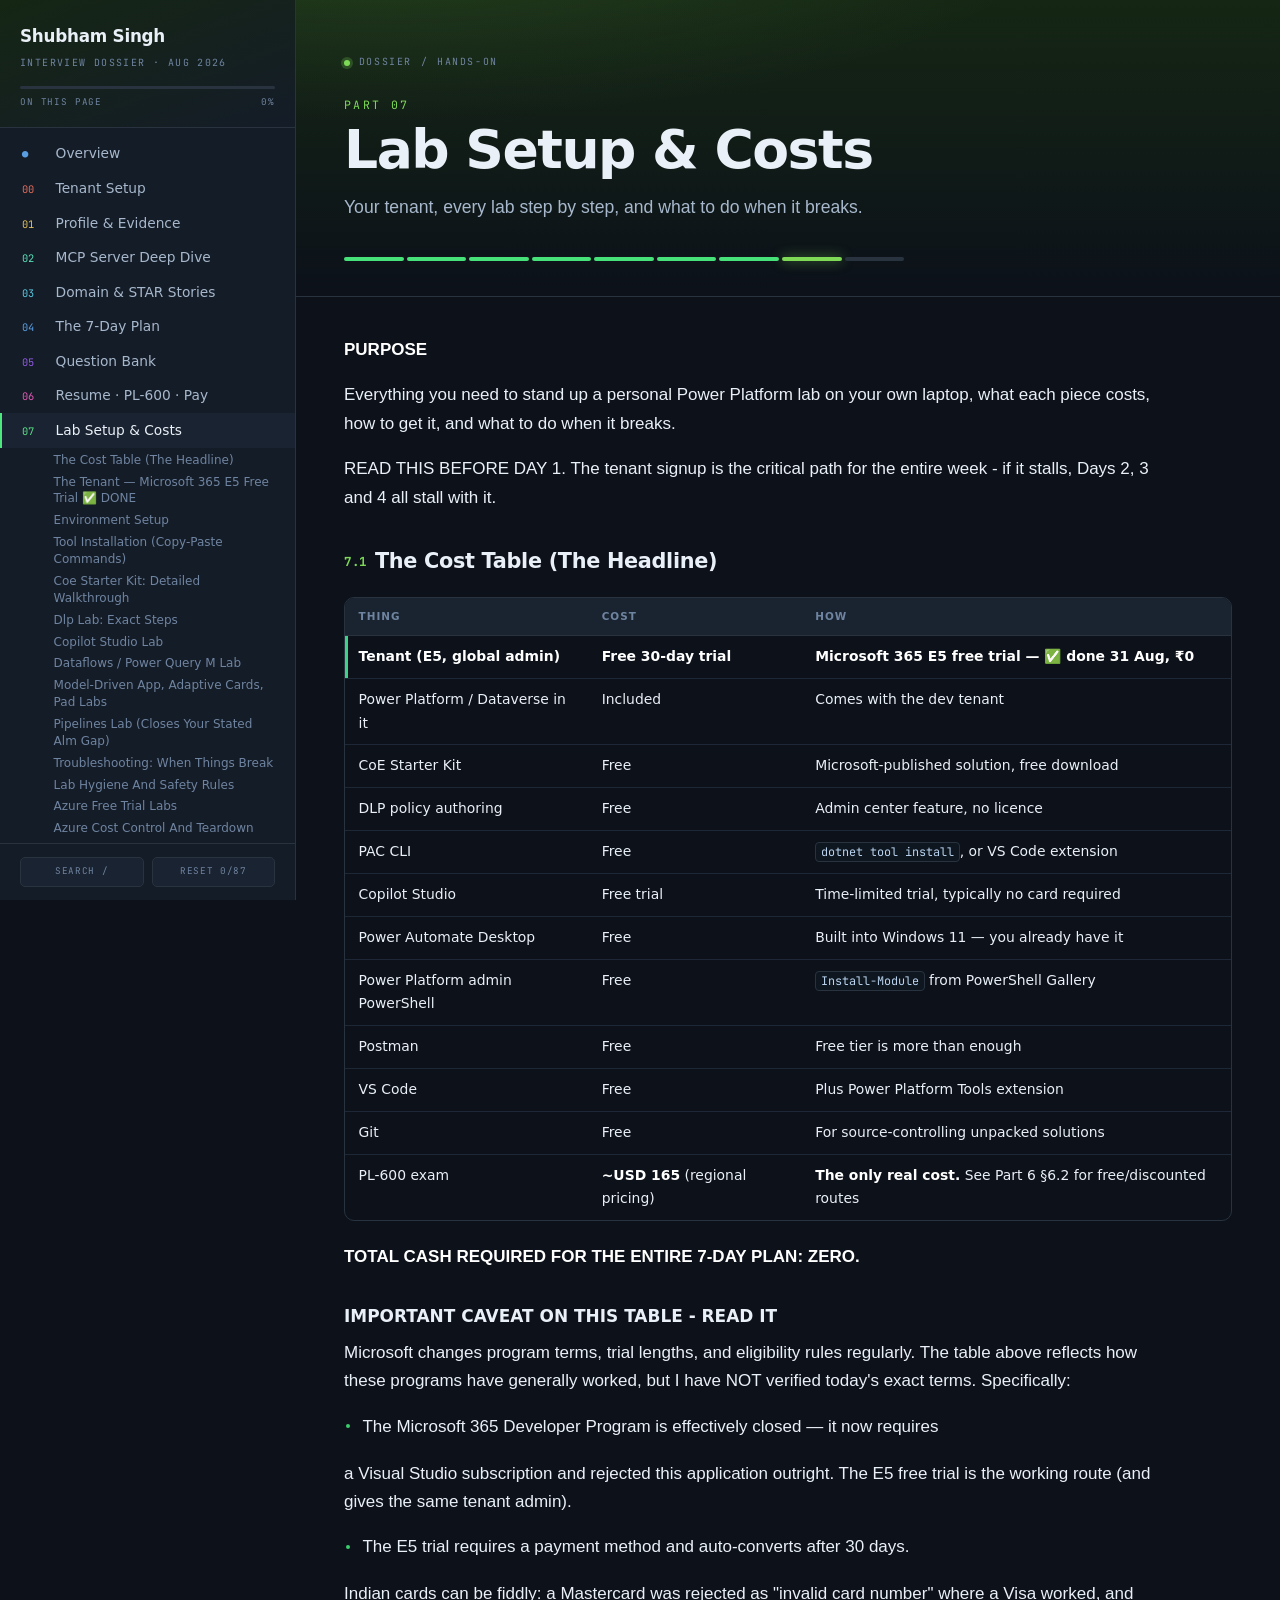
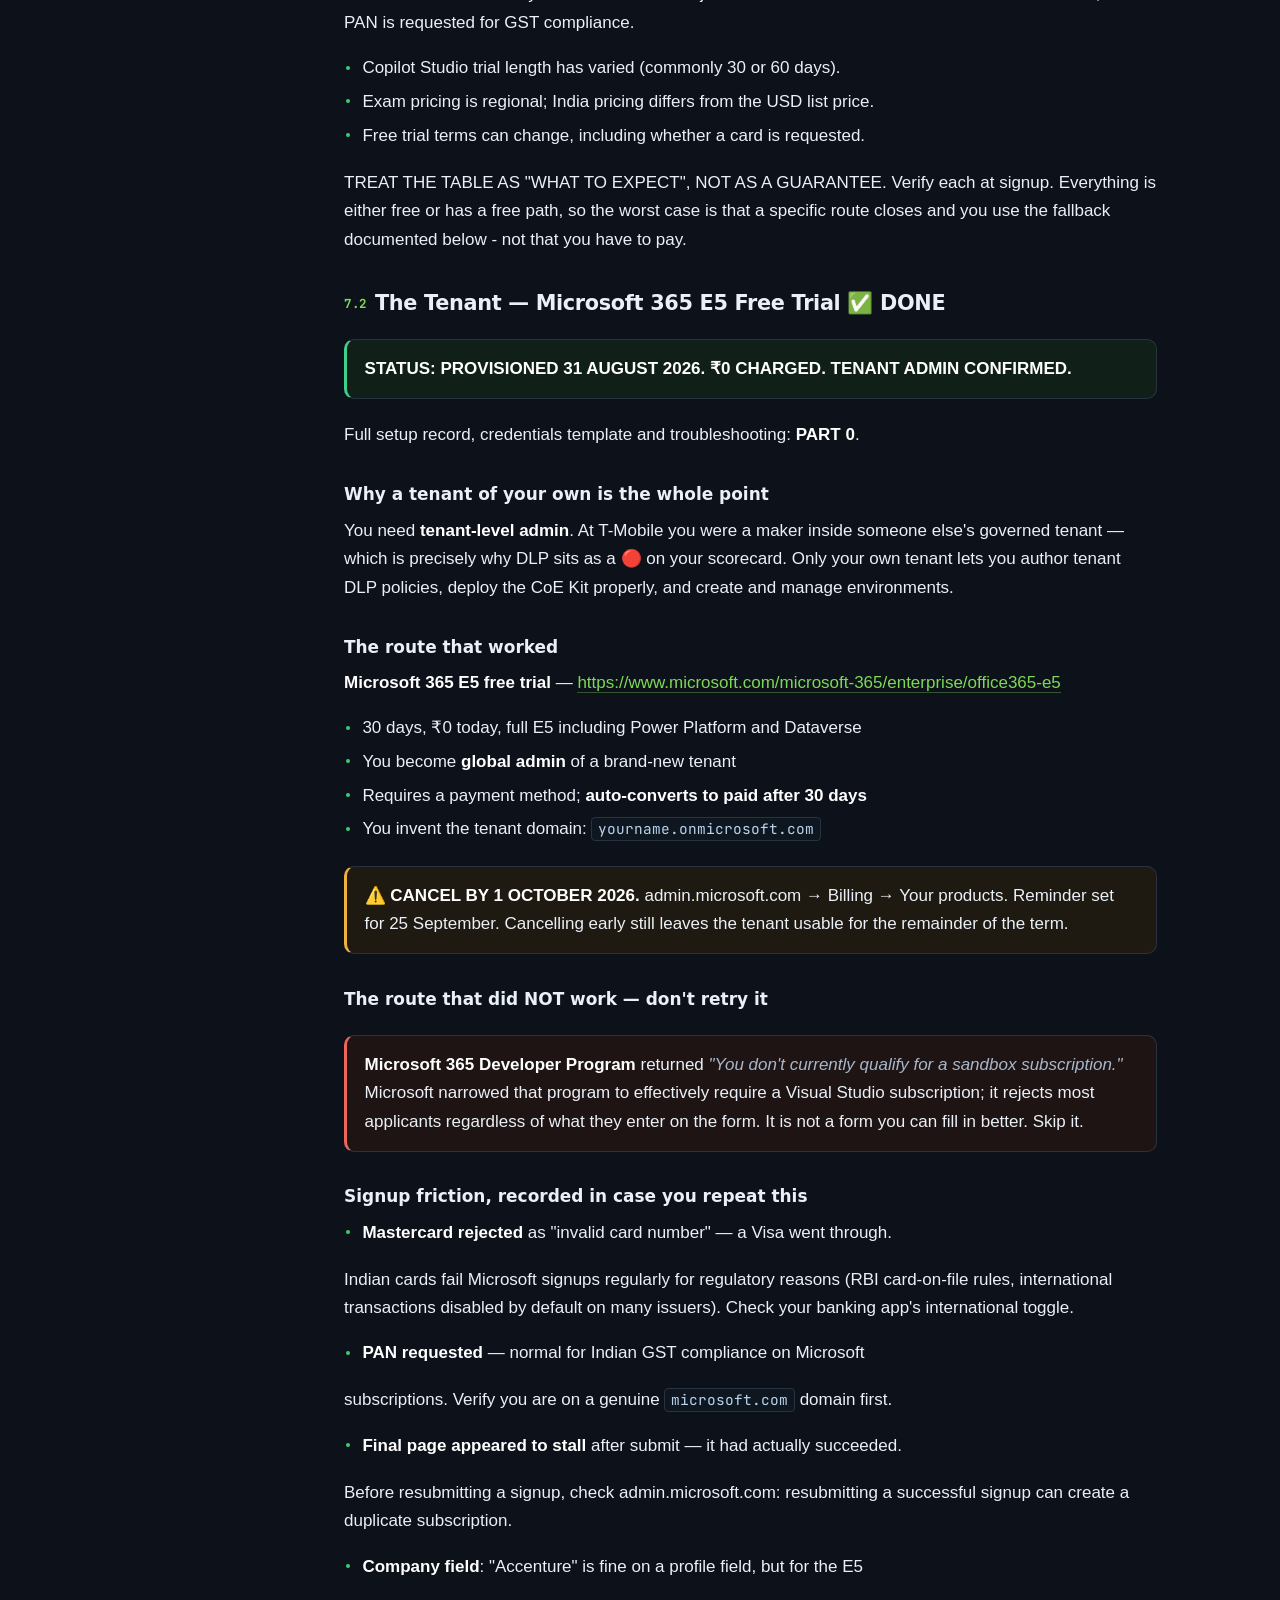
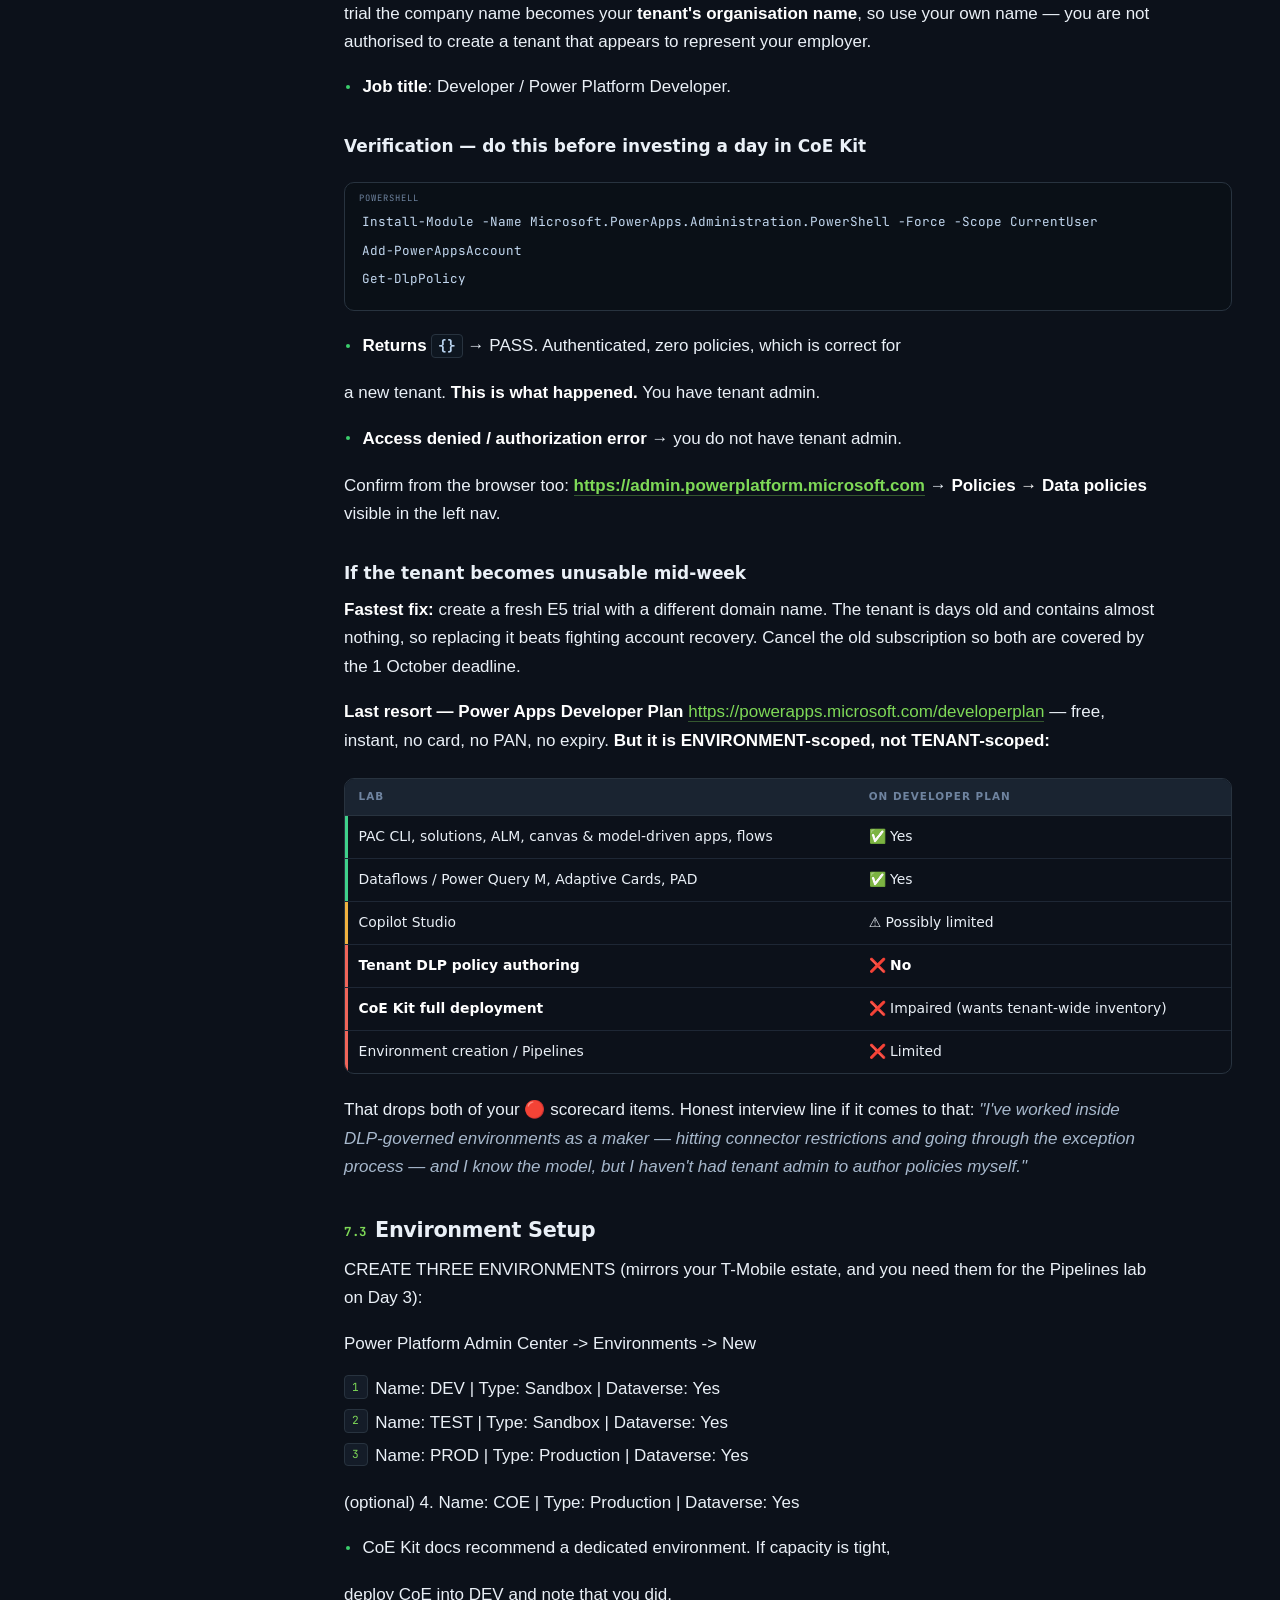
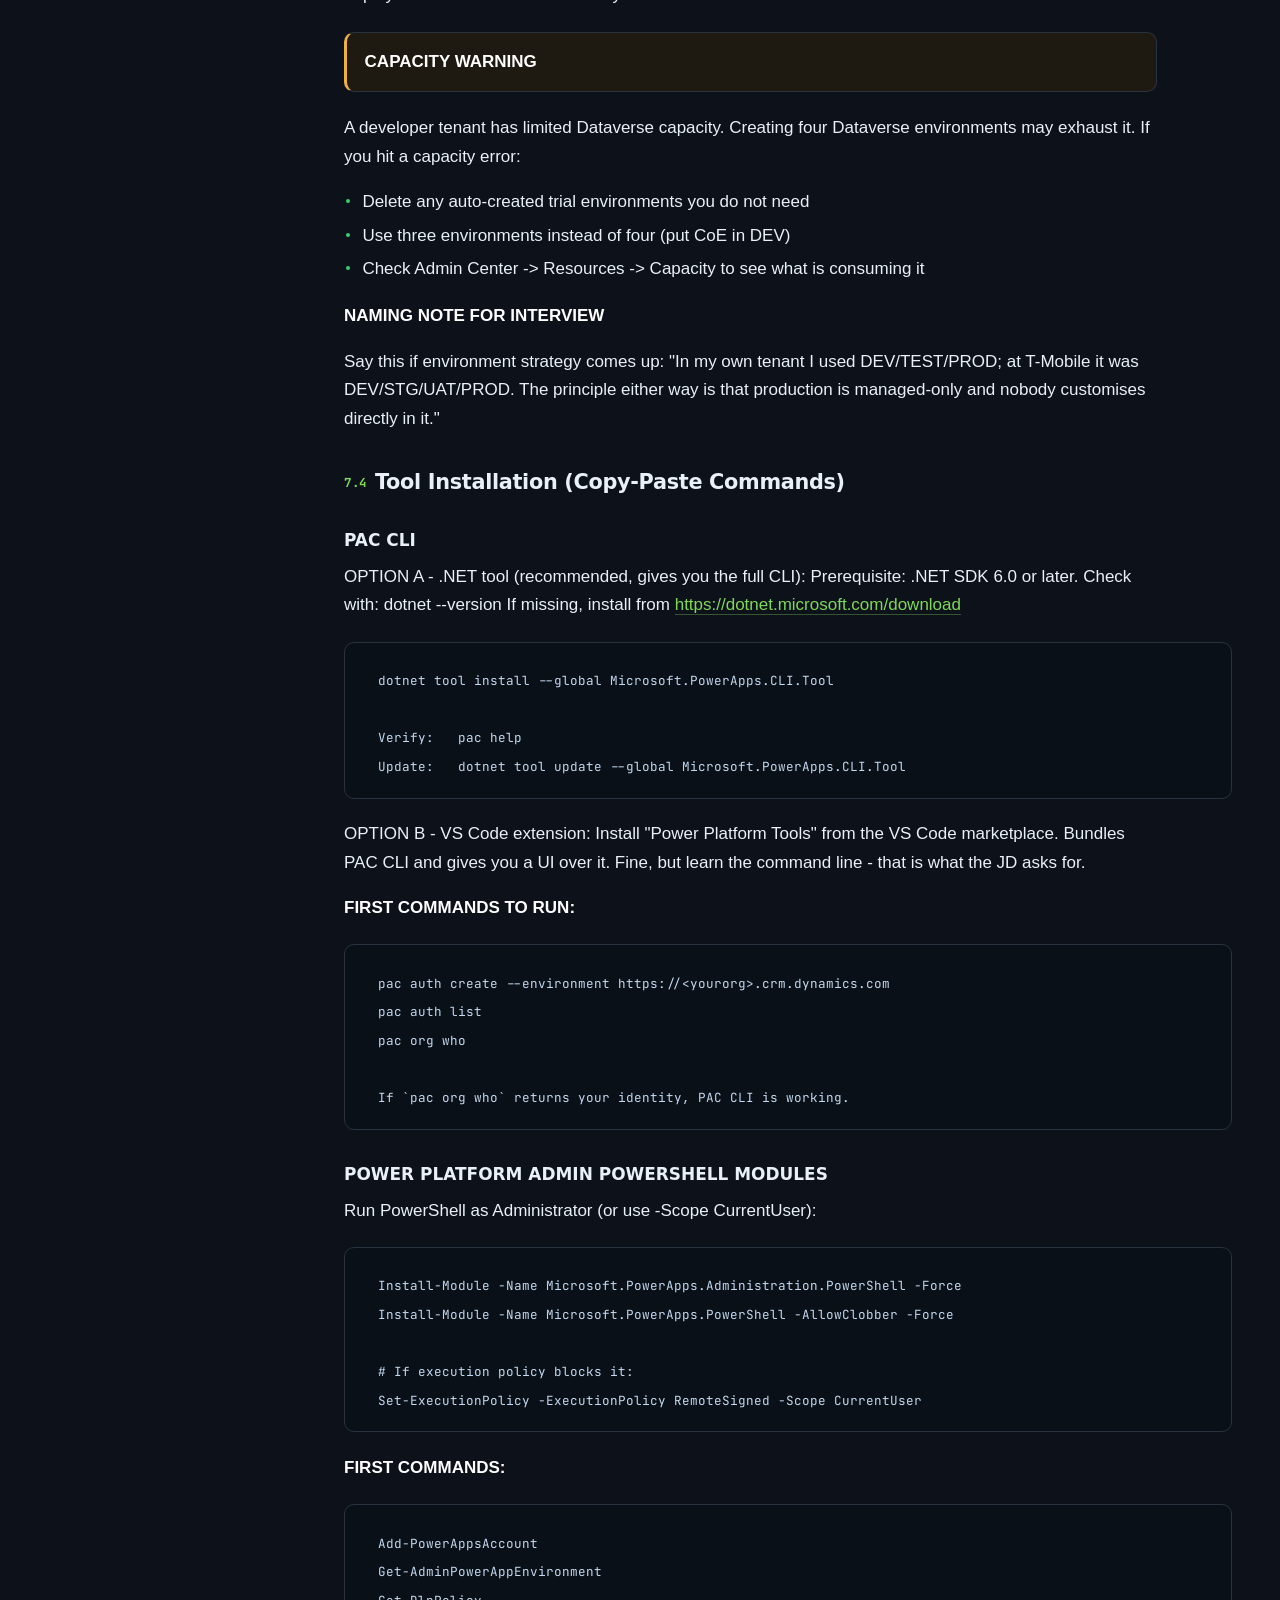
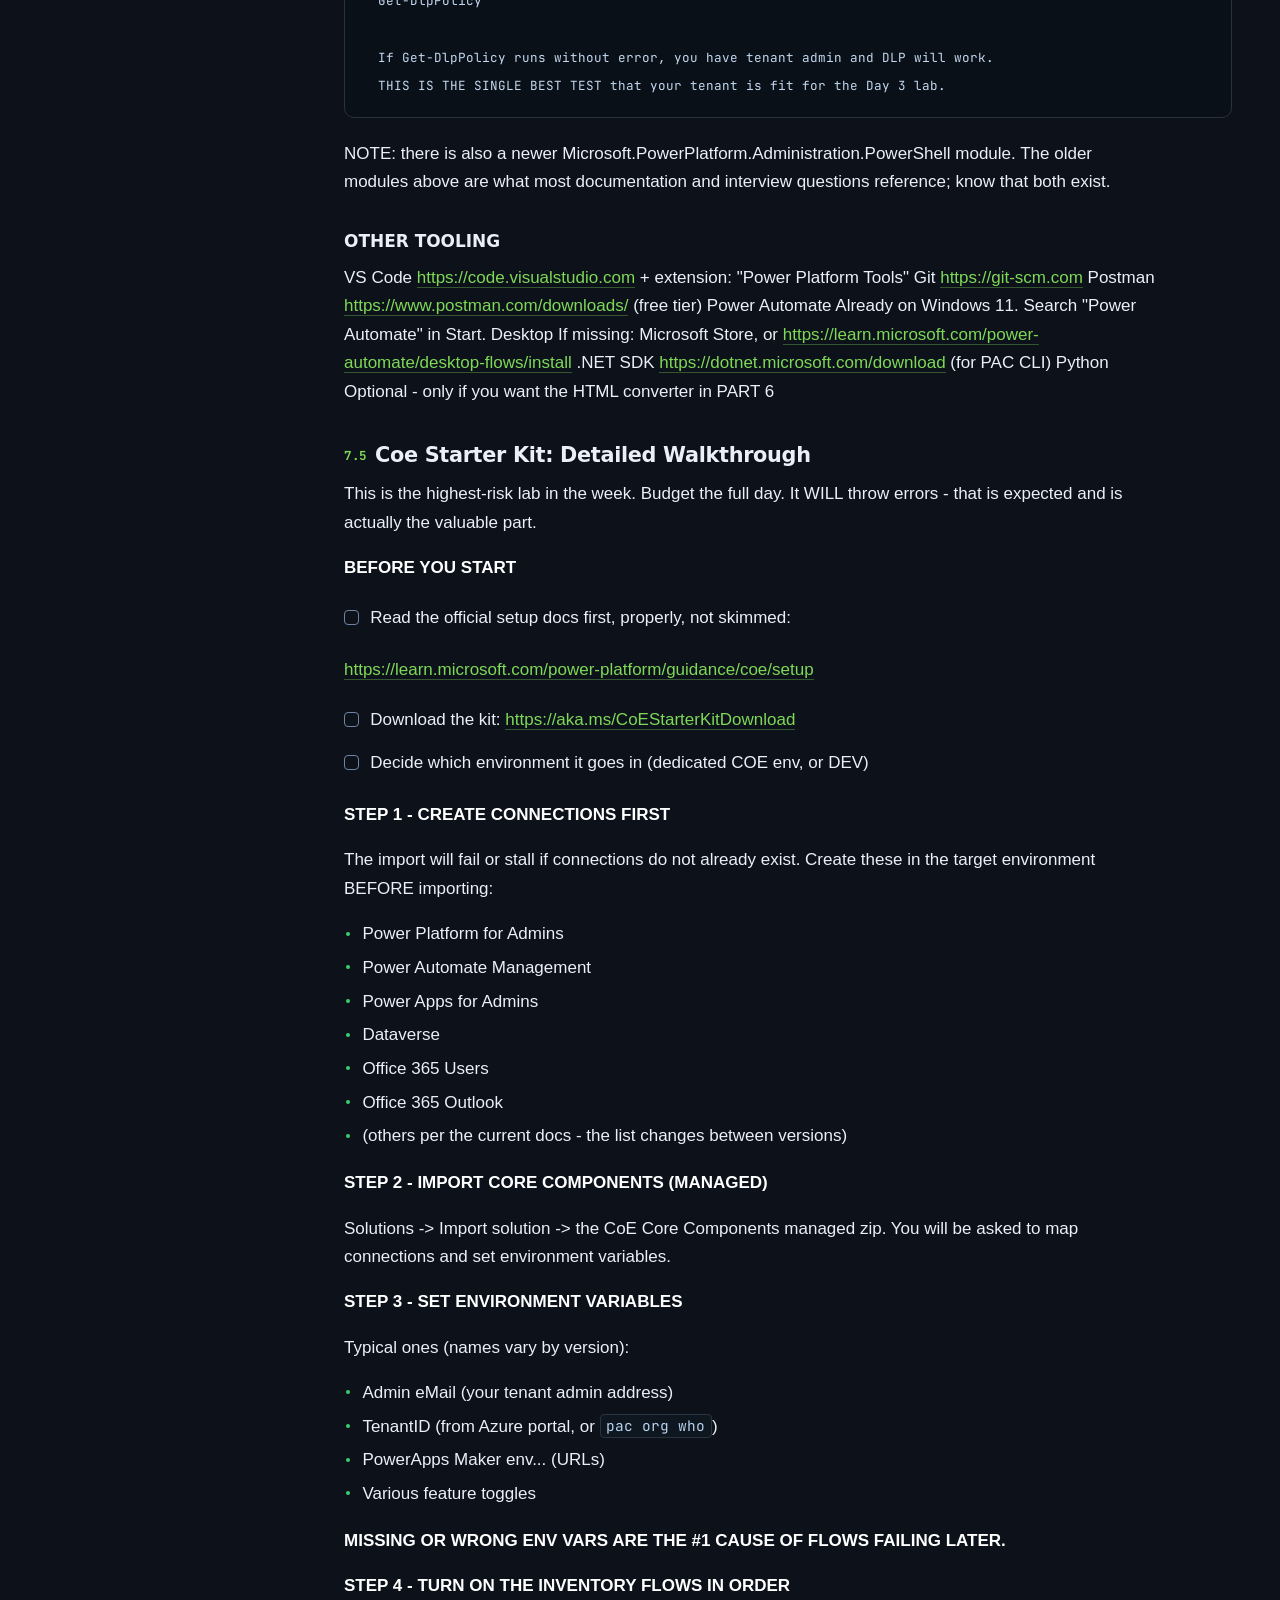
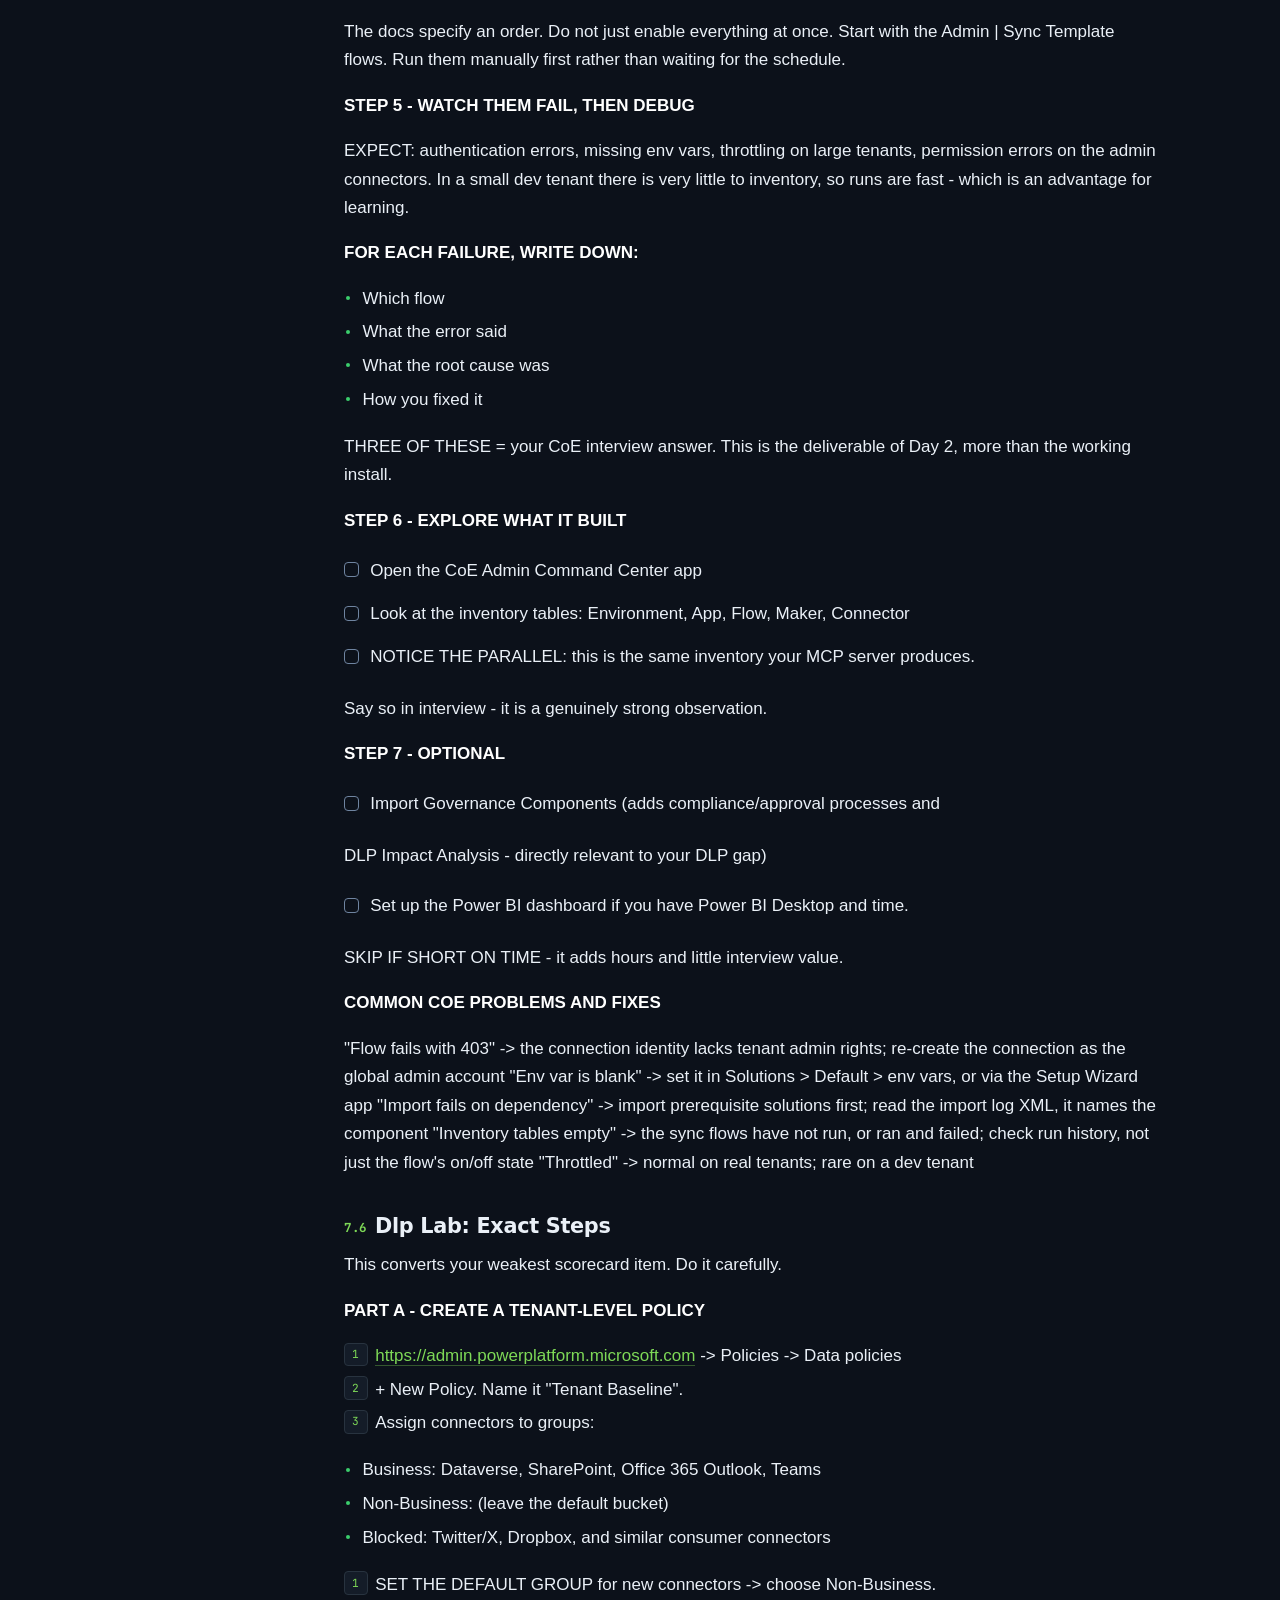
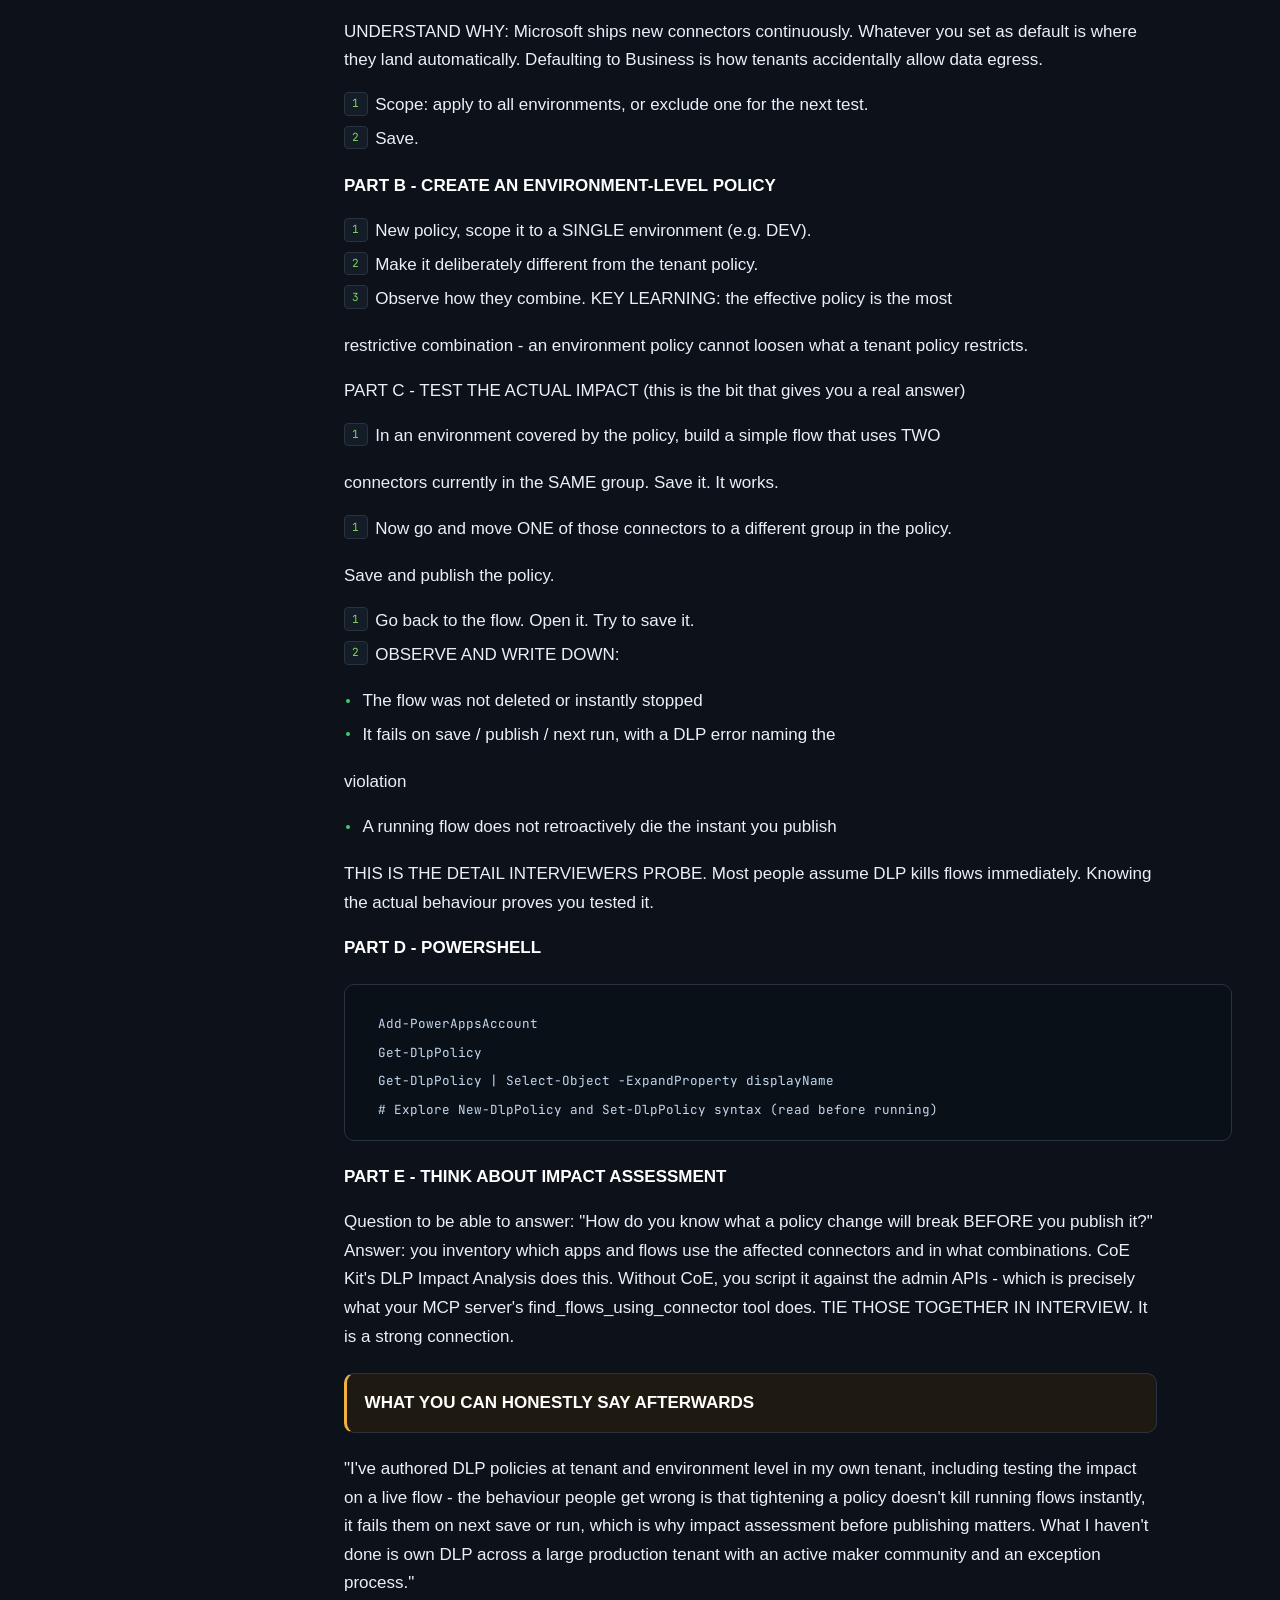
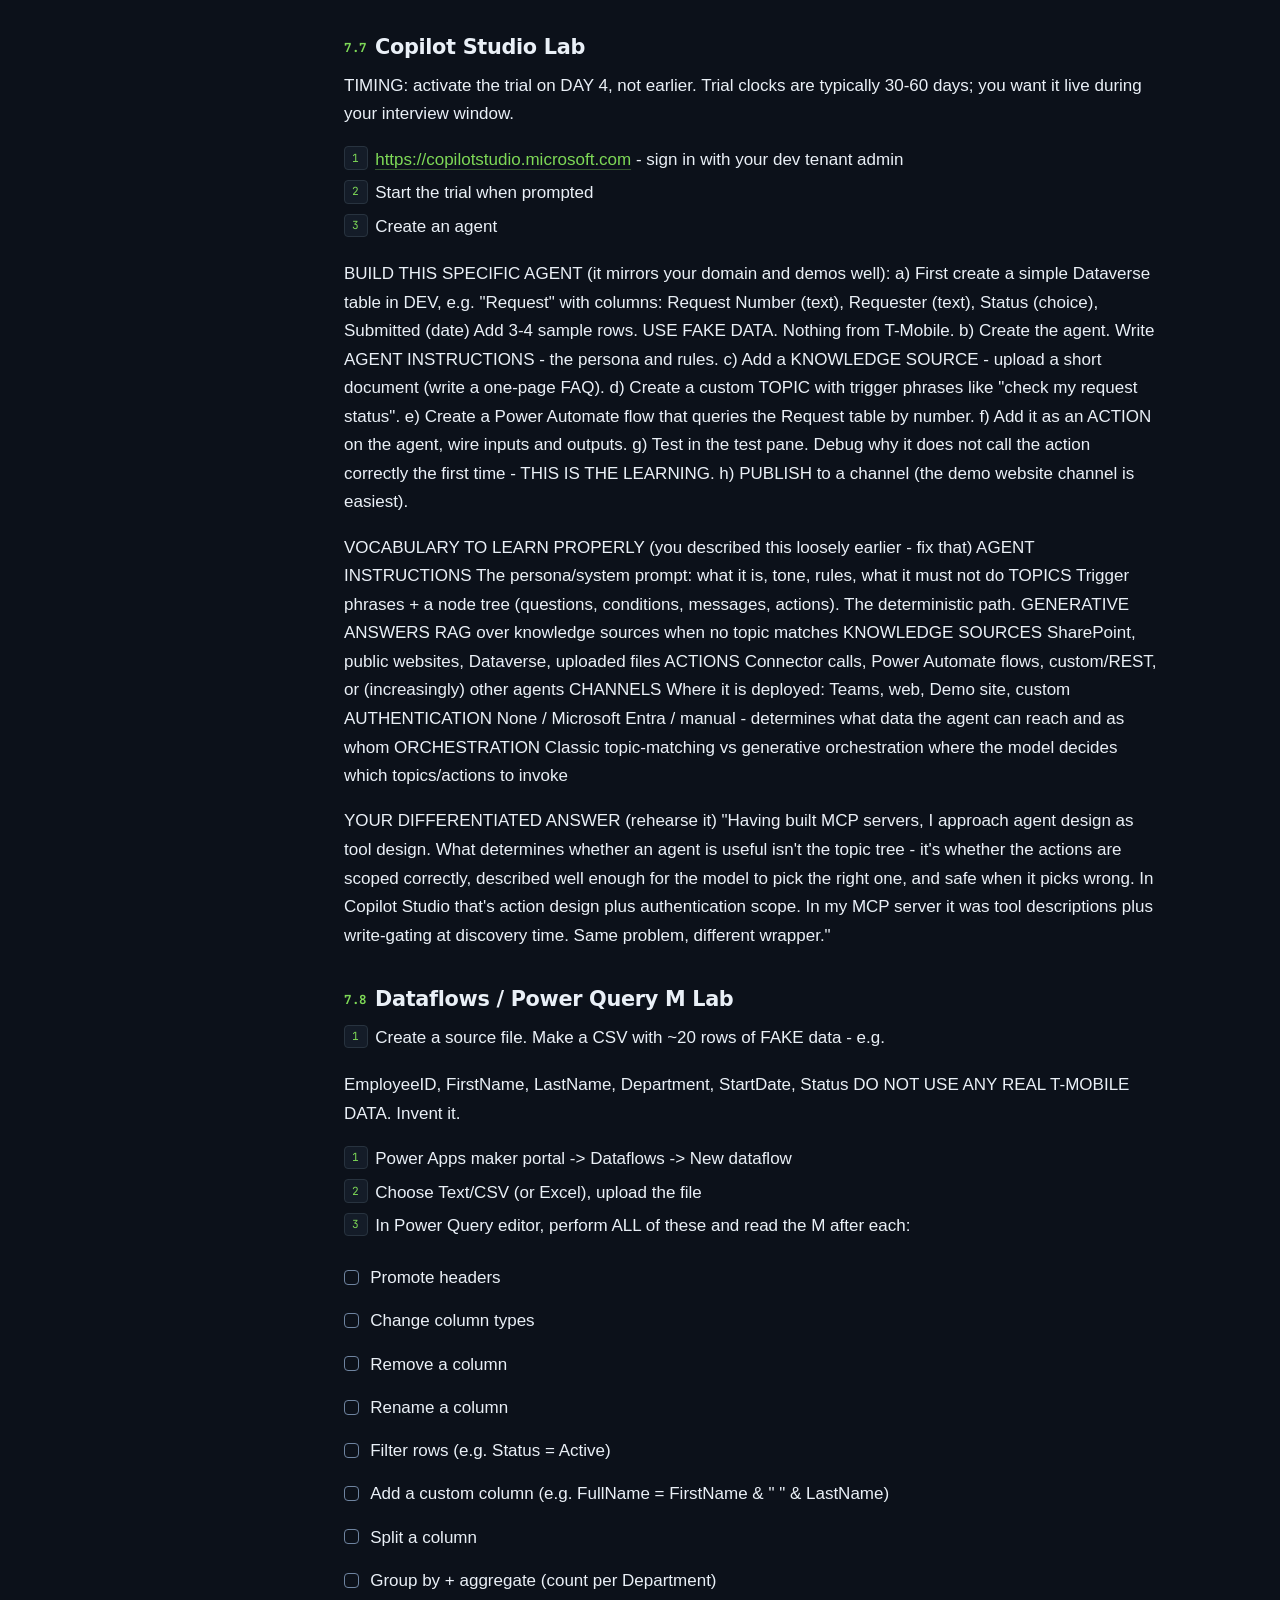
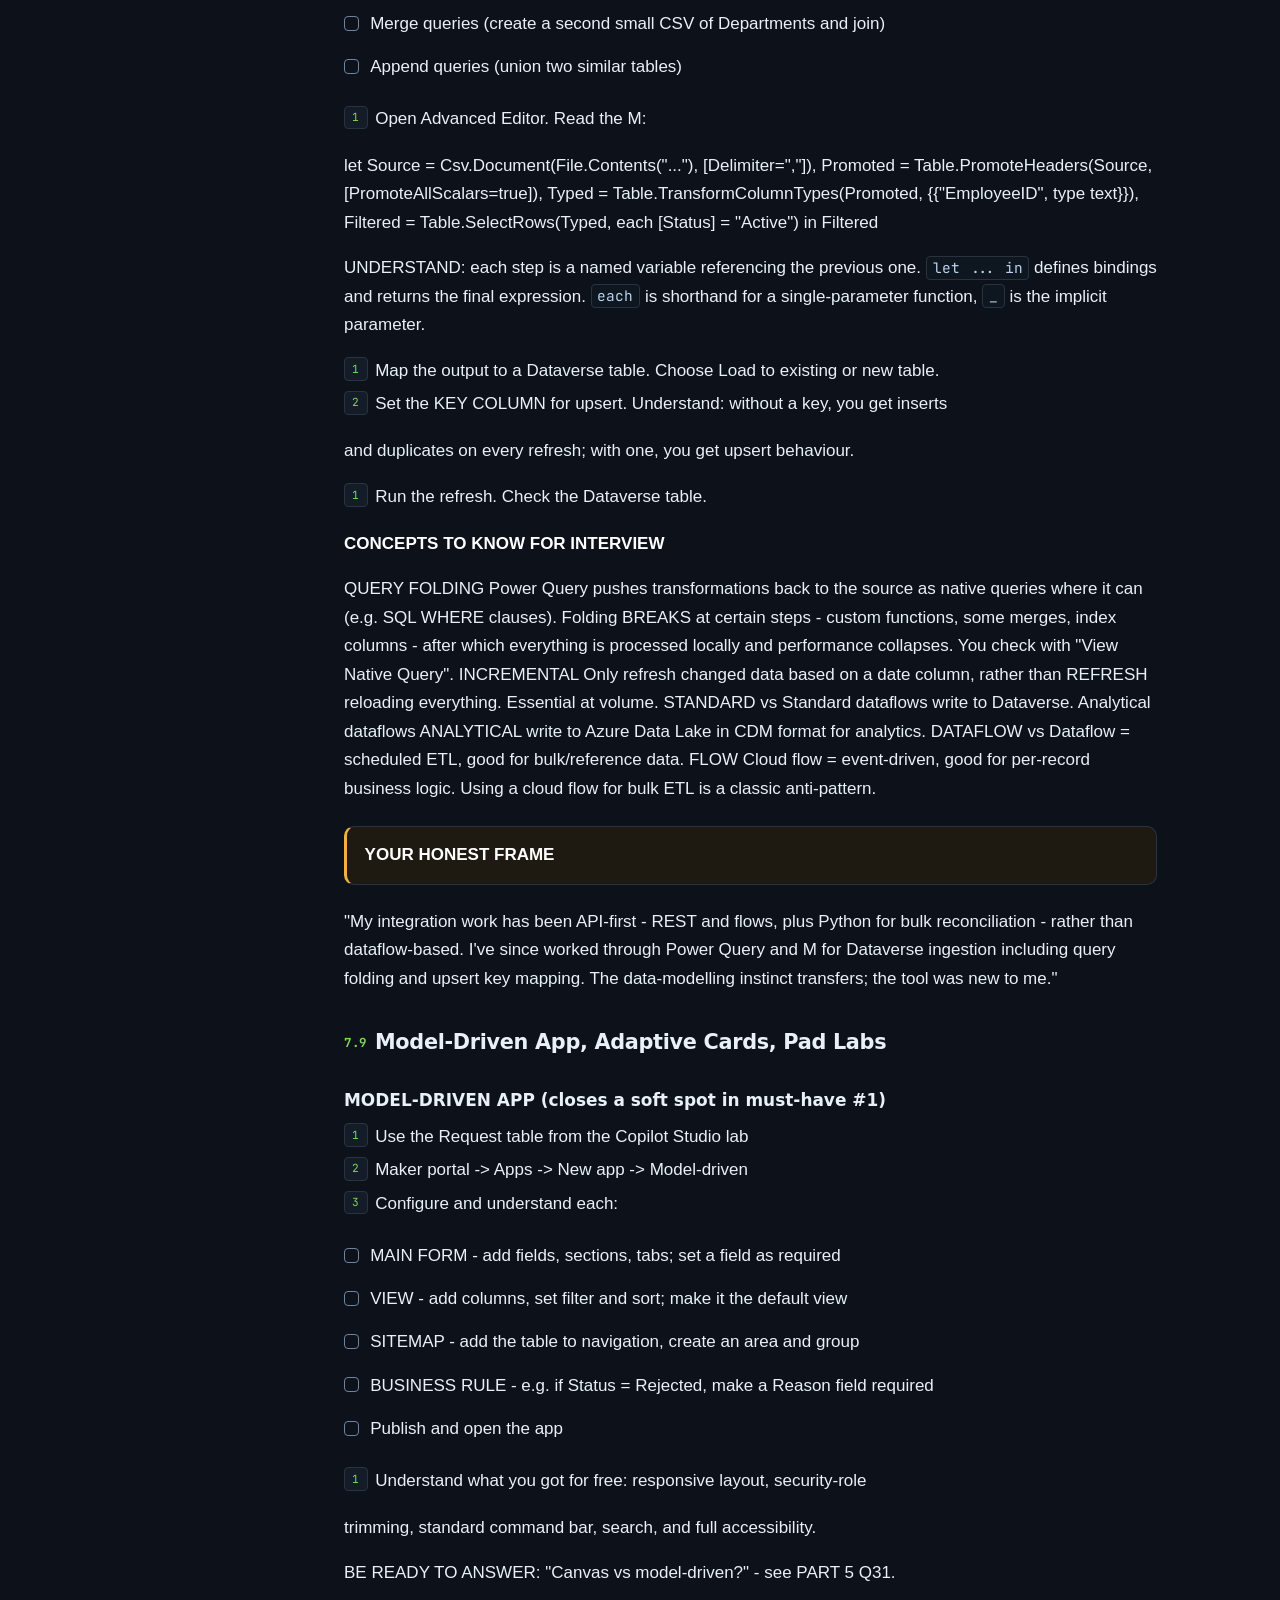
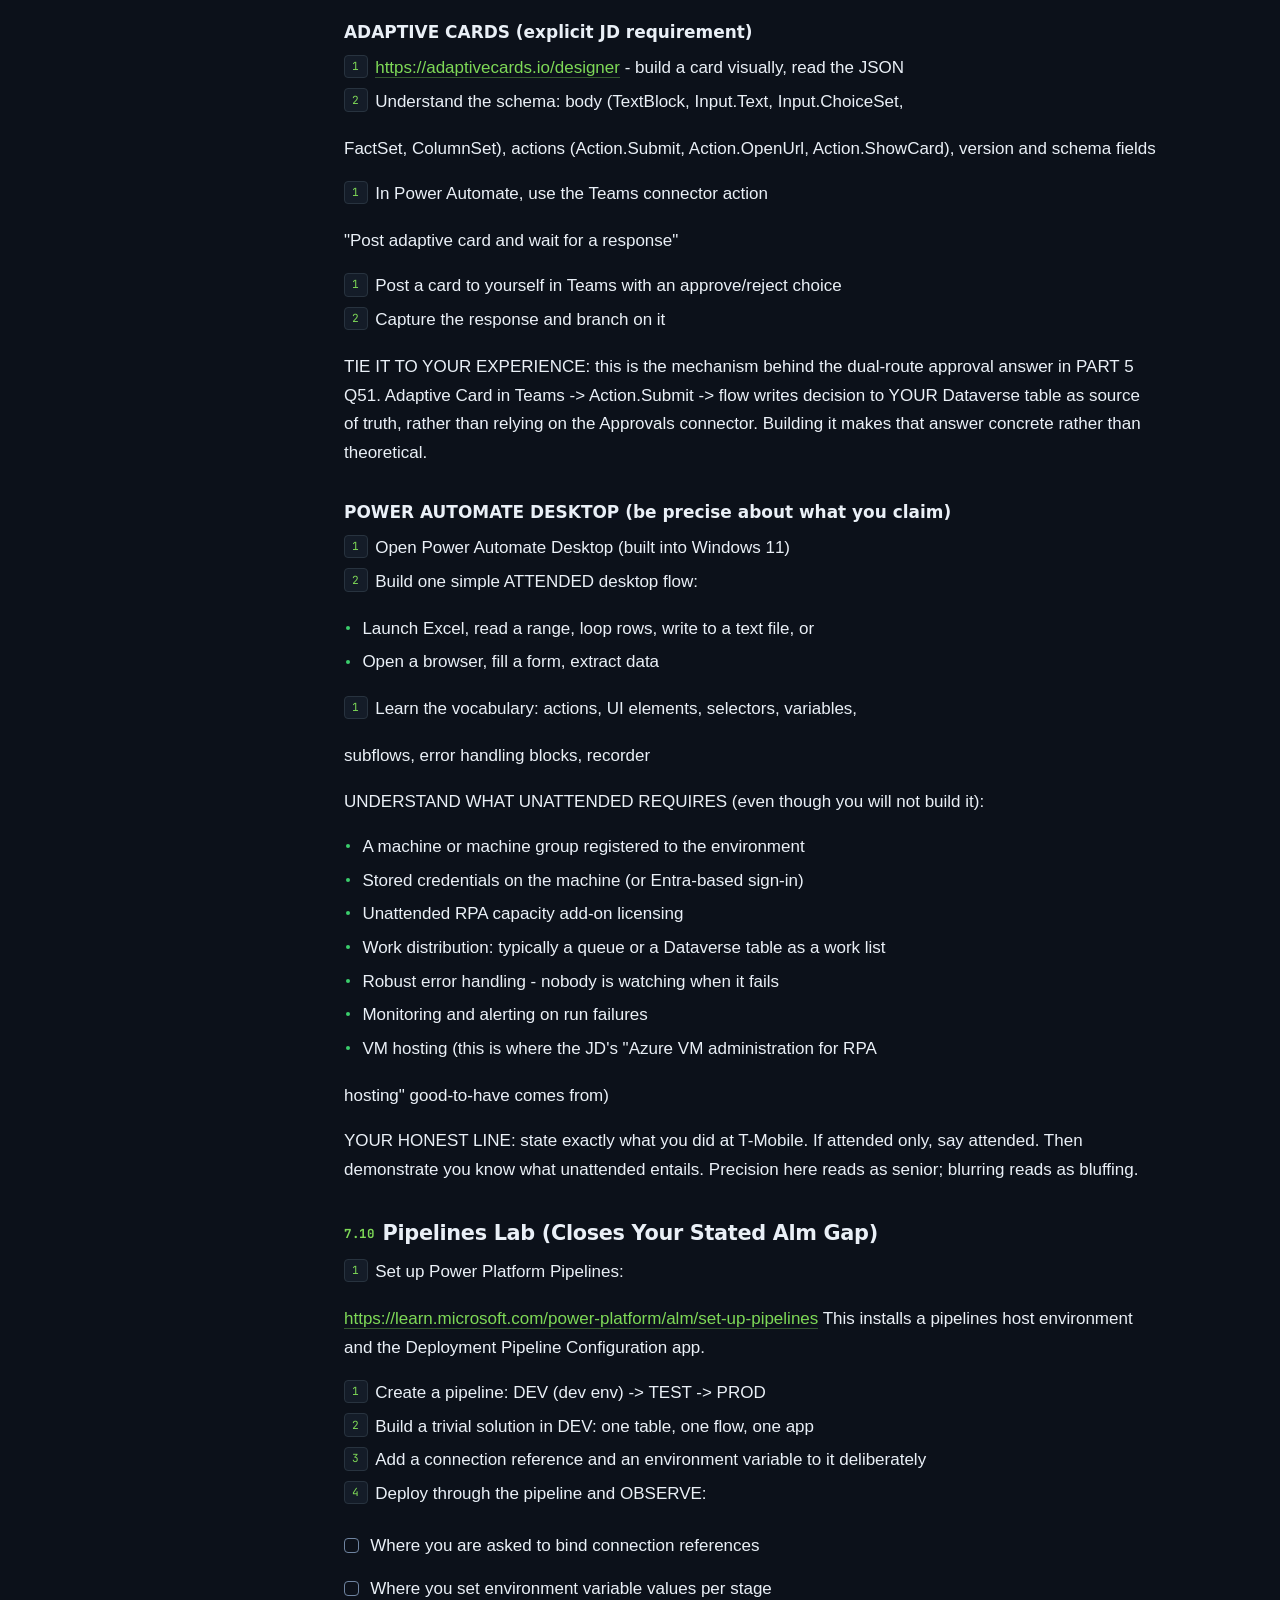
==== commit 43045268: "Add Power BI to dossier: interview Q&A (5.11), lab (7.16), star-schema SVG - question-bank Part 05: " ====
--- a/labs.html
+++ b/labs.html
@@ -17,7 +17,7 @@
  </div>
  <nav id="nav">
    <a class="np" href="index.html" style="--h:210"><span class="n">&#9679;</span>Overview</a>
-   <a class="np" href="tenant-setup.html" style="--h:8"><span class="n">00</span>Tenant Setup</a><a class="np" href="profile.html" style="--h:45"><span class="n">01</span>Profile &amp; Evidence</a><a class="np" href="mcp-server.html" style="--h:160"><span class="n">02</span>MCP Server Deep Dive</a><a class="np" href="stories.html" style="--h:190"><span class="n">03</span>Domain &amp; STAR Stories</a><a class="np" href="seven-day-plan.html" style="--h:210"><span class="n">04</span>The 7-Day Plan</a><a class="np" href="question-bank.html" style="--h:265"><span class="n">05</span>Question Bank</a><a class="np" href="resume-cert-pay.html" style="--h:320"><span class="n">06</span>Resume · PL-600 · Pay</a><a class="np on" href="labs.html" style="--h:140"><span class="n">07</span>Lab Setup &amp; Costs</a><ul class="subs"><li><a href="#7-1-the-cost-table-the-headline">The Cost Table (The Headline)</a></li><li><a href="#7-2-the-tenant-microsoft-365-e5-free-trial-done">The Tenant — Microsoft 365 E5 Free Trial ✅ DONE</a></li><li><a href="#7-3-environment-setup">Environment Setup</a></li><li><a href="#7-4-tool-installation-copy-paste-commands">Tool Installation (Copy-Paste Commands)</a></li><li><a href="#7-5-coe-starter-kit-detailed-walkthrough">Coe Starter Kit: Detailed Walkthrough</a></li><li><a href="#7-6-dlp-lab-exact-steps">Dlp Lab: Exact Steps</a></li><li><a href="#7-7-copilot-studio-lab">Copilot Studio Lab</a></li><li><a href="#7-8-dataflows-power-query-m-lab">Dataflows / Power Query M Lab</a></li><li><a href="#7-9-model-driven-app-adaptive-cards-pad-labs">Model-Driven App, Adaptive Cards, Pad Labs</a></li><li><a href="#7-10-pipelines-lab-closes-your-stated-alm-gap">Pipelines Lab (Closes Your Stated Alm Gap)</a></li><li><a href="#7-11-troubleshooting-when-things-break">Troubleshooting: When Things Break</a></li><li><a href="#7-12-lab-hygiene-and-safety-rules">Lab Hygiene And Safety Rules</a></li><li><a href="#7-13-azure-free-trial-labs">Azure Free Trial Labs</a></li><li><a href="#7-14-azure-cost-control-and-teardown">Azure Cost Control And Teardown</a></li><li><a href="#7-15-integration-labs-custom-connectors-sharepoint-office-scripts-soap">Integration Labs (Connectors, SharePoint, Office Scripts, SOAP)</a></li></ul><a class="np" href="logistics.html" style="--h:25"><span class="n">08</span>Research &amp; Logistics</a>
+   <a class="np" href="tenant-setup.html" style="--h:8"><span class="n">00</span>Tenant Setup</a><a class="np" href="profile.html" style="--h:45"><span class="n">01</span>Profile &amp; Evidence</a><a class="np" href="mcp-server.html" style="--h:160"><span class="n">02</span>MCP Server Deep Dive</a><a class="np" href="stories.html" style="--h:190"><span class="n">03</span>Domain &amp; STAR Stories</a><a class="np" href="seven-day-plan.html" style="--h:210"><span class="n">04</span>The 7-Day Plan</a><a class="np" href="question-bank.html" style="--h:265"><span class="n">05</span>Question Bank</a><a class="np" href="resume-cert-pay.html" style="--h:320"><span class="n">06</span>Resume · PL-600 · Pay</a><a class="np on" href="labs.html" style="--h:140"><span class="n">07</span>Lab Setup &amp; Costs</a><ul class="subs"><li><a href="#7-1-the-cost-table-the-headline">The Cost Table (The Headline)</a></li><li><a href="#7-2-the-tenant-microsoft-365-e5-free-trial-done">The Tenant — Microsoft 365 E5 Free Trial ✅ DONE</a></li><li><a href="#7-3-environment-setup">Environment Setup</a></li><li><a href="#7-4-tool-installation-copy-paste-commands">Tool Installation (Copy-Paste Commands)</a></li><li><a href="#7-5-coe-starter-kit-detailed-walkthrough">Coe Starter Kit: Detailed Walkthrough</a></li><li><a href="#7-6-dlp-lab-exact-steps">Dlp Lab: Exact Steps</a></li><li><a href="#7-7-copilot-studio-lab">Copilot Studio Lab</a></li><li><a href="#7-8-dataflows-power-query-m-lab">Dataflows / Power Query M Lab</a></li><li><a href="#7-9-model-driven-app-adaptive-cards-pad-labs">Model-Driven App, Adaptive Cards, Pad Labs</a></li><li><a href="#7-10-pipelines-lab-closes-your-stated-alm-gap">Pipelines Lab (Closes Your Stated Alm Gap)</a></li><li><a href="#7-11-troubleshooting-when-things-break">Troubleshooting: When Things Break</a></li><li><a href="#7-12-lab-hygiene-and-safety-rules">Lab Hygiene And Safety Rules</a></li><li><a href="#7-13-azure-free-trial-labs">Azure Free Trial Labs</a></li><li><a href="#7-14-azure-cost-control-and-teardown">Azure Cost Control And Teardown</a></li><li><a href="#7-15-integration-labs-custom-connectors-sharepoint-office-scripts-soap">Integration Labs (Connectors, SharePoint, Office Scripts, SOAP)</a></li><li><a href="#7-16-power-bi-lab">Power BI Lab (PL-300 / P4)</a></li></ul><a class="np" href="logistics.html" style="--h:25"><span class="n">08</span>Research &amp; Logistics</a>
  </nav>
  <div class="rfoot"><button id="sbtn">SEARCH /</button>
    <button id="resetc">RESET <span id="ccount"></span></button></div>
@@ -713,6 +713,57 @@
 </ul>
 <p>WHEN TO USE: Excel-heavy automation that doesn't justify Dataverse and isn't a desktop-UI job for PAD &mdash; e.g. reshaping a spreadsheet a business team lives in. Know that Office Scripts are web-only (not desktop Excel) and share the TypeScript object model with Office Add-ins.</p>
 <div class="callout c-warn"><strong>HONEST FRAMING FOR ALL FOUR.</strong> These are lab-depth, done to close named JD items &mdash; not years of production SOAP or a SharePoint-first career. Say exactly that. "REST has been my production integration surface; I've built custom connectors, a SOAP facade, SharePoint apps, and Office Scripts in my lab to cover the rest of the JD's integration surface." Precision reads as senior; blur reads as bluff.</div>
+<h3 id="7-16-power-bi-lab" class="h2"><span class="hnum">7.16</span>Power BI Lab (PL-300 / Accenture P4)<a class="anchor" href="#7-16-power-bi-lab" aria-label="Link to section">#</a></h3>
+<div class="callout c-warn"><strong>WHY THIS MATTERS FOR THIS ROLE.</strong> The employer is Deloitte ("Emerging ERP Solutions"), whose Power Platform practice <strong>bundles Power BI</strong> &mdash; several of their listings name it explicitly. You're also targeting <strong>PL-300</strong> and/or an Accenture <strong>P4 proficiency</strong> in Power BI. This lab builds real artifacts and maps 1:1 onto the PL-300 objective domains. Interview answers live in <strong>Part 05 &sect;5.11</strong>.</div>
+<p><strong>TOOLS.</strong> Power BI is included in your E5 tenant. Install <strong>Power BI Desktop</strong> (free, Windows &mdash; Microsoft Store or <code>powerbi.microsoft.com/desktop</code>) for full modelling and DAX; the <strong>Service</strong> (<code>app.powerbi.com</code>) is for publishing, workspaces, and sharing. Reuse the Dataverse tables from your other labs.</p>
+<h4 id="lab-j-connect-power-bi-to-dataverse" class="h3">Lab J &mdash; Connect Power BI to Dataverse and build a report<a class="anchor" href="#lab-j-connect-power-bi-to-dataverse" aria-label="Link to section">#</a></h4>
+<ul class="checks">
+<li class=""><span class="box" tabindex="0" role="checkbox" aria-checked="false"></span><span class="ctxt">Power BI Desktop &rarr; <strong>Get data &rarr; Dataverse</strong> &rarr; sign in to your Learning environment &rarr; load a couple of tables (e.g. your Book / Author, or a Sales + Products pair)</span></li>
+<li class=""><span class="box" tabindex="0" role="checkbox" aria-checked="false"></span><span class="ctxt">Choose <strong>Import</strong> (know when you'd pick <strong>DirectQuery</strong> instead &mdash; Q81)</span></li>
+<li class=""><span class="box" tabindex="0" role="checkbox" aria-checked="false"></span><span class="ctxt">Build a report page: a <strong>Card</strong> (a total), a <strong>column chart</strong>, a <strong>line chart</strong> over a date, and a <strong>slicer</strong>; confirm cross-filtering works</span></li>
+<li class=""><span class="box" tabindex="0" role="checkbox" aria-checked="false"></span><span class="ctxt"><strong>Publish</strong> to the Service into a workspace; open it at <code>app.powerbi.com</code></span></li>
+</ul>
+<figure style="margin:1.5rem 0;text-align:center">
+<svg viewBox="0 0 560 300" width="100%" style="max-width:560px;border:1px solid var(--line);border-radius:10px;background:#0A1017" role="img" aria-label="Star schema diagram: a central fact table linked to four dimension tables">
+<line x1="280" y1="150" x2="95" y2="57" stroke="#3a4a5e" stroke-width="1.5"/>
+<line x1="280" y1="150" x2="465" y2="57" stroke="#3a4a5e" stroke-width="1.5"/>
+<line x1="280" y1="150" x2="95" y2="243" stroke="#3a4a5e" stroke-width="1.5"/>
+<line x1="280" y1="150" x2="465" y2="243" stroke="#3a4a5e" stroke-width="1.5"/>
+<rect x="35" y="32" width="120" height="50" rx="7" fill="#14202c" stroke="#28333F"/>
+<text x="95" y="55" fill="#A7B8CC" font-family="monospace" font-size="12" text-anchor="middle">Dim: Date</text>
+<text x="95" y="71" fill="#6F84A0" font-family="monospace" font-size="9" text-anchor="middle">year, month, day</text>
+<rect x="405" y="32" width="120" height="50" rx="7" fill="#14202c" stroke="#28333F"/>
+<text x="465" y="55" fill="#A7B8CC" font-family="monospace" font-size="12" text-anchor="middle">Dim: Product</text>
+<text x="465" y="71" fill="#6F84A0" font-family="monospace" font-size="9" text-anchor="middle">name, category</text>
+<rect x="35" y="218" width="120" height="50" rx="7" fill="#14202c" stroke="#28333F"/>
+<text x="95" y="241" fill="#A7B8CC" font-family="monospace" font-size="12" text-anchor="middle">Dim: Region</text>
+<text x="95" y="257" fill="#6F84A0" font-family="monospace" font-size="9" text-anchor="middle">area, country</text>
+<rect x="405" y="218" width="120" height="50" rx="7" fill="#14202c" stroke="#28333F"/>
+<text x="465" y="241" fill="#A7B8CC" font-family="monospace" font-size="12" text-anchor="middle">Dim: Customer</text>
+<text x="465" y="257" fill="#6F84A0" font-family="monospace" font-size="9" text-anchor="middle">name, segment</text>
+<rect x="205" y="115" width="150" height="70" rx="8" fill="#14273c" stroke="#4DA3FF" stroke-width="1.5"/>
+<text x="280" y="143" fill="#EAF0F7" font-family="monospace" font-size="13" text-anchor="middle" font-weight="bold">FACT: Sales</text>
+<text x="280" y="161" fill="#8fb8e8" font-family="monospace" font-size="9" text-anchor="middle">Amount, Qty</text>
+<text x="280" y="174" fill="#6F84A0" font-family="monospace" font-size="8.5" text-anchor="middle">+ keys to each dim</text>
+</svg>
+<figcaption style="font-family:var(--mono);font-size:.6rem;color:var(--tx3);letter-spacing:.08em;margin-top:.55rem;text-transform:uppercase">Star schema &mdash; measurable facts in the middle, "slice-by" dimensions around it</figcaption>
+</figure>
+<h4 id="lab-k-star-schema-and-dax" class="h3">Lab K &mdash; Star schema and DAX<a class="anchor" href="#lab-k-star-schema-and-dax" aria-label="Link to section">#</a></h4>
+<ul class="checks">
+<li class=""><span class="box" tabindex="0" role="checkbox" aria-checked="false"></span><span class="ctxt">In <strong>Model view</strong>, arrange a <strong>fact</strong> table + <strong>dimension</strong> tables in a star; add a dedicated <strong>Date</strong> table (<code>CALENDAR</code> or <code>CALENDARAUTO</code>) and mark it as a date table</span></li>
+<li class=""><span class="box" tabindex="0" role="checkbox" aria-checked="false"></span><span class="ctxt">Write measures: <code>Total = SUM(Fact[Amount])</code>, <code>Count = COUNTROWS(Fact)</code>, and one with <code>CALCULATE</code> (e.g. a filtered total)</span></li>
+<li class=""><span class="box" tabindex="0" role="checkbox" aria-checked="false"></span><span class="ctxt">Try one time-intelligence measure (<code>TOTALYTD</code> or <code>SAMEPERIODLASTYEAR</code>) &mdash; this is where the Date table earns its place</span></li>
+<li class=""><span class="box" tabindex="0" role="checkbox" aria-checked="false"></span><span class="ctxt">Add one <strong>calculated column</strong> and be able to explain why the totals should be measures, not columns (Q82)</span></li>
+</ul>
+<h4 id="lab-l-publish-workspace-rls-pipelines" class="h3">Lab L &mdash; Publish, workspace, RLS, pipelines<a class="anchor" href="#lab-l-publish-workspace-rls-pipelines" aria-label="Link to section">#</a></h4>
+<ul class="checks">
+<li class=""><span class="box" tabindex="0" role="checkbox" aria-checked="false"></span><span class="ctxt">In Desktop, <strong>Modeling &rarr; Manage roles</strong> &rarr; create an RLS role with a DAX filter (static, e.g. <code>[Region] = "North"</code>; or dynamic with <code>USERPRINCIPALNAME()</code>). Test with <strong>View as role</strong></span></li>
+<li class=""><span class="box" tabindex="0" role="checkbox" aria-checked="false"></span><span class="ctxt">Publish; in the Service assign a member to the RLS role (Dataset &rarr; Security)</span></li>
+<li class=""><span class="box" tabindex="0" role="checkbox" aria-checked="false"></span><span class="ctxt"><strong>Pin</strong> visuals to a <strong>dashboard</strong>; try the <strong>Q&amp;A</strong> natural-language box</span></li>
+<li class=""><span class="box" tabindex="0" role="checkbox" aria-checked="false"></span><span class="ctxt">Explore <strong>deployment pipelines</strong> (Dev/Test/Prod for BI) &mdash; the BI equivalent of the solution ALM you already do; note endorsement (Promoted/Certified) and sensitivity labels</span></li>
+</ul>
+<div class="ans a-say"><span class="tag">say this</span><div class="ans-b"><p>"On the BI side I connect Power BI to Dataverse, model as a star schema with a proper date table, and write measures with CALCULATE and time-intelligence rather than piling up calculated columns. For governance I use workspaces, RLS for row-level access, endorsement, and deployment pipelines &mdash; which is the same Dev/Test/Prod ALM discipline I apply to solutions. I'm formalising it through PL-300; my foundation is the relational modelling and Power Query I already use daily."</p></div></div>
+<div class="callout c-warn"><strong>PL-300 / P4 MAPPING.</strong> The exam's four areas line up with these labs: <em>Prepare data</em> (Power Query, &sect;7.8 + Lab J), <em>Model data</em> (star schema + DAX, Lab K), <em>Visualise &amp; analyse</em> (Lab J reports), <em>Deploy &amp; maintain</em> (workspaces, RLS, pipelines, Lab L). Free study path: <code>learn.microsoft.com</code> &rarr; PL-300. For Accenture P4, use the same skills and check the internal proficiency task list for the exact bar.</div>
 <div class="pn"><a href="resume-cert-pay.html"><div class="d">&larr; Part 06</div><div class="t">Resume · PL-600 · Pay</div></a><a class="nx" href="logistics.html"><div class="d">Part 08 &rarr;</div><div class="t">Research &amp; Logistics</div></a></div></div></div></main>
 <div id="find" role="dialog" aria-label="Search"><div class="fb">
  <input id="q" placeholder="Search every part&hellip;" autocomplete="off" spellcheck="false">
@@ -720,6 +771,6 @@
  <div class="fh">&uarr;&darr; move &nbsp;&middot;&nbsp; ENTER open &nbsp;&middot;&nbsp; ESC close</div>
 </div></div>
 <button id="top" aria-label="Top">&uarr;</button>
-<script>var SEARCH=[{"t": "Tenant Setup", "p": "Part 00", "u": "tenant-setup.html", "h": 8}, {"t": "Your tenant at a glance", "p": "Part 00", "u": "tenant-setup.html#your-tenant-at-a-glance", "h": 8}, {"t": "Your tenant identifiers", "p": "Part 00", "u": "tenant-setup.html#your-tenant-identifiers", "h": 8}, {"t": "Why this route, and why the other one failed", "p": "Part 00", "u": "tenant-setup.html#why-this-route-and-why-the-other-one-failed", "h": 8}, {"t": "⚠️ The one thing that must not slip", "p": "Part 00", "u": "tenant-setup.html#the-one-thing-that-must-not-slip", "h": 8}, {"t": "What the tenant unlocks", "p": "Part 00", "u": "tenant-setup.html#what-the-tenant-unlocks", "h": 8}, {"t": "Immediate next steps", "p": "Part 00", "u": "tenant-setup.html#immediate-next-steps", "h": 8}, {"t": "1. Verify tenant admin in the browser *(2 min)*", "p": "Part 00", "u": "tenant-setup.html#1-verify-tenant-admin-in-the-browser-2-min", "h": 8}, {"t": "2. Create three environments *(15 min)*", "p": "Part 00", "u": "tenant-setup.html#2-create-three-environments-15-min", "h": 8}, {"t": "3. Install PAC CLI *(10 min)*", "p": "Part 00", "u": "tenant-setup.html#3-install-pac-cli-10-min", "h": 8}, {"t": "4. Admin PowerShell — already done ✅", "p": "Part 00", "u": "tenant-setup.html#4-admin-powershell-already-done", "h": 8}, {"t": "The other two time-gated items", "p": "Part 00", "u": "tenant-setup.html#the-other-two-time-gated-items", "h": 8}, {"t": "Accenture internal job board", "p": "Part 00", "u": "tenant-setup.html#accenture-internal-job-board", "h": 8}, {"t": "Microsoft Virtual Training Days — free exam voucher", "p": "Part 00", "u": "tenant-setup.html#microsoft-virtual-training-days-free-exam-voucher", "h": 8}, {"t": "Today's checklist", "p": "Part 00", "u": "tenant-setup.html#today-s-checklist", "h": 8}, {"t": "⚠️ Two rules that apply from this moment", "p": "Part 00", "u": "tenant-setup.html#two-rules-that-apply-from-this-moment", "h": 8}, {"t": "If the tenant breaks mid-week", "p": "Part 00", "u": "tenant-setup.html#if-the-tenant-breaks-mid-week", "h": 8}, {"t": "Profile & Evidence", "p": "Part 01", "u": "profile.html", "h": 45}, {"t": "Interview Preparation Master Document", "p": "Part 01", "u": "profile.html#interview-preparation-master-document", "h": 45}, {"t": "Who You Are (The Factual Base)", "p": "Part 01", "u": "profile.html#1-1-who-you-are-the-factual-base", "h": 45}, {"t": "Hard Evidence From Your Codebase", "p": "Part 01", "u": "profile.html#1-2-hard-evidence-from-your-codebase", "h": 45}, {"t": "The Revised Scorecard (Post-Correction)", "p": "Part 01", "u": "profile.html#1-3-the-revised-scorecard-post-correction", "h": 45}, {"t": "Your Three Positioning Pillars", "p": "Part 01", "u": "profile.html#1-4-your-three-positioning-pillars", "h": 45}, {"t": "Handling The Three Hard Objections", "p": "Part 01", "u": "profile.html#1-5-handling-the-three-hard-objections", "h": 45}, {"t": "What Not To Say (Guardrails)", "p": "Part 01", "u": "profile.html#1-6-what-not-to-say-guardrails", "h": 45}, {"t": "The Accenture Internal Option (Do Not Skip)", "p": "Part 01", "u": "profile.html#1-7-the-accenture-internal-option-do-not-skip", "h": 45}, {"t": "MCP Server Deep Dive", "p": "Part 02", "u": "mcp-server.html", "h": 160}, {"t": "What It Is, In One Paragraph", "p": "Part 02", "u": "mcp-server.html#2-1-what-it-is-in-one-paragraph", "h": 160}, {"t": "Architecture", "p": "Part 02", "u": "mcp-server.html#2-2-architecture", "h": 160}, {"t": "Authentication: Your Best Technical Story", "p": "Part 02", "u": "mcp-server.html#2-3-authentication-your-best-technical-story", "h": 160}, {"t": "MODE 1: DELEGATED / INTERACTIVE (the default)", "p": "Part 02", "u": "mcp-server.html#mode-1-delegated-interactive-the-default", "h": 160}, {"t": "MODE 2: SERVICE PRINCIPAL / CLIENT CREDENTIALS", "p": "Part 02", "u": "mcp-server.html#mode-2-service-principal-client-credentials", "h": 160}, {"t": "MODE 3: ROPC (Resource Owner Password Credentials)", "p": "Part 02", "u": "mcp-server.html#mode-3-ropc-resource-owner-password-credentials", "h": 160}, {"t": "THE AADSTS65002 DISCOVERY (your single best technical anecdote)", "p": "Part 02", "u": "mcp-server.html#the-aadsts65002-discovery-your-single-best-technical-anecdot", "h": 160}, {"t": "THE _audience_key DEFENSIVE GUARD (shows senior thinking)", "p": "Part 02", "u": "mcp-server.html#the-audience-key-defensive-guard-shows-senior-thinking", "h": 160}, {"t": "Corporate Tls Interception (The Zscaler Problem)", "p": "Part 02", "u": "mcp-server.html#2-4-corporate-tls-interception-the-zscaler-problem", "h": 160}, {"t": "The Tool Surface (What The 111 Tools Actually Do)", "p": "Part 02", "u": "mcp-server.html#2-5-the-tool-surface-what-the-111-tools-actually-do", "h": 160}, {"t": "The Safety Model (Governance Credibility)", "p": "Part 02", "u": "mcp-server.html#2-6-the-safety-model-governance-credibility", "h": 160}, {"t": "Name Resolution (_Resolve_Args) - The Ux Design Decision", "p": "Part 02", "u": "mcp-server.html#2-7-name-resolution-resolve-args-the-ux-design-decision", "h": 160}, {"t": "Bugs You Found And Fixed (All Real, All Defensible)", "p": "Part 02", "u": "mcp-server.html#2-8-bugs-you-found-and-fixed-all-real-all-defensible", "h": 160}, {"t": "Likely Deep-Dive Questions On The Mcp Server", "p": "Part 02", "u": "mcp-server.html#2-9-likely-deep-dive-questions-on-the-mcp-server", "h": 160}, {"t": "The Ukg Mcp Server (Your Proof Of Repeatability)", "p": "Part 02", "u": "mcp-server.html#2-10-the-ukg-mcp-server-your-proof-of-repeatability", "h": 160}, {"t": "Domain & STAR Stories", "p": "Part 03", "u": "stories.html", "h": 190}, {"t": "The platform at real production scale", "p": "Part 03", "u": "stories.html#3-1-the-platform-at-real-production-scale", "h": 190}, {"t": "Live production volume — this is the headline", "p": "Part 03", "u": "stories.html#live-production-volume-this-is-the-headline", "h": 190}, {"t": "Month-by-month throughput", "p": "Part 03", "u": "stories.html#month-by-month-throughput", "h": 190}, {"t": "⚠️ The pagination trap — live in this system today", "p": "Part 03", "u": "stories.html#the-pagination-trap-live-in-this-system-today", "h": 190}, {"t": "The four environments", "p": "Part 03", "u": "stories.html#the-four-environments", "h": 190}, {"t": "What the platform contains", "p": "Part 03", "u": "stories.html#what-the-platform-contains", "h": 190}, {"t": "Say this, and say it early", "p": "Part 03", "u": "stories.html#say-this-and-say-it-early", "h": 190}, {"t": "The business domain in plain language", "p": "Part 03", "u": "stories.html#3-2-the-business-domain-in-plain-language", "h": 190}, {"t": "Vocabulary — define these cleanly", "p": "Part 03", "u": "stories.html#vocabulary-define-these-cleanly", "h": 190}, {"t": "The data model", "p": "Part 03", "u": "stories.html#3-3-the-data-model", "h": 190}, {"t": "The 21 production tables", "p": "Part 03", "u": "stories.html#the-21-production-tables", "h": 190}, {"t": "Four tables in DEV/STG but NOT production", "p": "Part 03", "u": "stories.html#four-tables-in-dev-stg-but-not-production", "h": 190}, {"t": "`ba_approvalstatus` — you reverse-engineered this", "p": "Part 03", "u": "stories.html#ba-approvalstatus-you-reverse-engineered-this", "h": 190}, {"t": "⚠️ Three empty tables in production — be ready", "p": "Part 03", "u": "stories.html#three-empty-tables-in-production-be-ready", "h": 190}, {"t": "Modelling questions to be ready for", "p": "Part 03", "u": "stories.html#modelling-questions-to-be-ready-for", "h": 190}, {"t": "The 50 flows", "p": "Part 03", "u": "stories.html#3-4-the-50-flows", "h": 190}, {"t": "Request intake — the routing engine (11 flows)", "p": "Part 03", "u": "stories.html#request-intake-the-routing-engine-11-flows", "h": 190}, {"t": "Approval routing (7 flows) — mostly live in production", "p": "Part 03", "u": "stories.html#approval-routing-7-flows-mostly-live-in-production", "h": 190}, {"t": "Access control integration (6 flows)", "p": "Part 03", "u": "stories.html#access-control-integration-6-flows", "h": 190}, {"t": "Lifecycle: expiry, termination, review (6 flows)", "p": "Part 03", "u": "stories.html#lifecycle-expiry-termination-review-6-flows", "h": 190}, {"t": "Badge fulfilment (5) · Dashboards (5) · Group sync (4) · Ops (7)", "p": "Part 03", "u": "stories.html#badge-fulfilment-5-dashboards-5-group-sync-4-ops-7", "h": 190}, {"t": "Configuration & secrets — 55 environment variables", "p": "Part 03", "u": "stories.html#3-5-configuration-secrets-55-environment-variables", "h": 190}, {"t": "Four external systems, all environment-configurable", "p": "Part 03", "u": "stories.html#four-external-systems-all-environment-configurable", "h": 190}, {"t": "Eleven role-based Entra AD groups", "p": "Part 03", "u": "stories.html#eleven-role-based-entra-ad-groups", "h": 190}, {"t": "Business rules as configuration", "p": "Part 03", "u": "stories.html#business-rules-as-configuration", "h": 190}, {"t": "The canvas app — full extraction", "p": "Part 03", "u": "stories.html#3-6-the-canvas-app-full-extraction", "h": 190}, {"t": "Identity", "p": "Part 03", "u": "stories.html#identity", "h": 190}, {"t": "All 30 screens, by control weight", "p": "Part 03", "u": "stories.html#all-30-screens-by-control-weight", "h": 190}, {"t": "Six personas in one app", "p": "Part 03", "u": "stories.html#six-personas-in-one-app", "h": 190}, {"t": "163 data sources", "p": "Part 03", "u": "stories.html#163-data-sources", "h": 190}, {"t": "Power Fx usage across the whole app — the honest picture", "p": "Part 03", "u": "stories.html#power-fx-usage-across-the-whole-app-the-honest-picture", "h": 190}, {"t": "App Checker — 1,264 findings", "p": "Part 03", "u": "stories.html#app-checker-1-264-findings", "h": 190}, {"t": "PROD lint: 131 issues vs STG 77", "p": "Part 03", "u": "stories.html#prod-lint-131-issues-vs-stg-77", "h": 190}, {"t": "The integration architecture", "p": "Part 03", "u": "stories.html#3-7-the-integration-architecture", "h": 190}, {"t": "The bidirectional sync — your best architecture answer", "p": "Part 03", "u": "stories.html#the-bidirectional-sync-your-best-architecture-answer", "h": 190}, {"t": "Loop prevention — expect the follow-up", "p": "Part 03", "u": "stories.html#loop-prevention-expect-the-follow-up", "h": 190}, {"t": "Testing approach", "p": "Part 03", "u": "stories.html#testing-approach", "h": 190}, {"t": "ALM — including the unshipped delta", "p": "Part 03", "u": "stories.html#3-8-alm-including-the-unshipped-delta", "h": 190}, {"t": "⚠️ The finding you documented yourself: PROD is 131 builds behind STG", "p": "Part 03", "u": "stories.html#the-finding-you-documented-yourself-prod-is-131-builds-behin", "h": 190}, {"t": "⚠️ Two unmanaged solutions in production", "p": "Part 03", "u": "stories.html#two-unmanaged-solutions-in-production", "h": 190}, {"t": "⚠️ Three connections in error state — in both STG and PROD", "p": "Part 03", "u": "stories.html#three-connections-in-error-state-in-both-stg-and-prod", "h": 190}, {"t": "What you actually did", "p": "Part 03", "u": "stories.html#what-you-actually-did", "h": 190}, {"t": "The honest gap", "p": "Part 03", "u": "stories.html#the-honest-gap", "h": 190}, {"t": "Your ten STAR stories", "p": "Part 03", "u": "stories.html#3-9-your-ten-star-stories", "h": 190}, {"t": "STAR 1 — The submit-button race condition *(best \"subtle bug\")*", "p": "Part 03", "u": "stories.html#star-1-the-submit-button-race-condition-best-subtle-bug", "h": 190}, {"t": "STAR 2 — The silent pagination bug *(attention to detail)*", "p": "Part 03", "u": "stories.html#star-2-the-silent-pagination-bug-attention-to-detail", "h": 190}, {"t": "STAR 3 — Cross-environment reconciliation *(regulated rigour)*", "p": "Part 03", "u": "stories.html#star-3-cross-environment-reconciliation-regulated-rigour", "h": 190}, {"t": "STAR 4 — The vendor escalation *(best pure-consulting story)*", "p": "Part 03", "u": "stories.html#star-4-the-vendor-escalation-best-pure-consulting-story", "h": 190}, {"t": "STAR 5 — Building the MCP server *(initiative)*", "p": "Part 03", "u": "stories.html#star-5-building-the-mcp-server-initiative", "h": 190}, {"t": "STAR 6 — Corporate TLS interception *(debugging depth)*", "p": "Part 03", "u": "stories.html#star-6-corporate-tls-interception-debugging-depth", "h": 190}, {"t": "STAR 7 — Requirements shaping *(client-facing)*", "p": "Part 03", "u": "stories.html#star-7-requirements-shaping-client-facing", "h": 190}, {"t": "STAR 8 — The N+1 performance fix *(engineering judgement)*", "p": "Part 03", "u": "stories.html#star-8-the-n-1-performance-fix-engineering-judgement", "h": 190}, {"t": "STAR 9 — Production incident and revert *(ownership)*", "p": "Part 03", "u": "stories.html#star-9-production-incident-and-revert-ownership", "h": 190}, {"t": "STAR 10 — The undocumented option set *(leaving things better)*", "p": "Part 03", "u": "stories.html#star-10-the-undocumented-option-set-leaving-things-better", "h": 190}, {"t": "Mapping stories to question types", "p": "Part 03", "u": "stories.html#3-10-mapping-stories-to-question-types", "h": 190}, {"t": "⚠️ Confidentiality — read before every interview", "p": "Part 03", "u": "stories.html#3-11-confidentiality-read-before-every-interview", "h": 190}, {"t": "The 7-Day Plan", "p": "Part 04", "u": "seven-day-plan.html", "h": 210}, {"t": "TENANT — ALREADY DONE ✅", "p": "Part 04", "u": "seven-day-plan.html#tenant-already-done", "h": 210}, {"t": "Day 1 - Foundation + Tenant Setup", "p": "Part 04", "u": "seven-day-plan.html#day-1-foundation-tenant-setup", "h": 210}, {"t": "DAY 2 - CoE STARTER KIT (the long pole - budget the whole day)", "p": "Part 04", "u": "seven-day-plan.html#day-2-coe-starter-kit-the-long-pole-budget-the-whole-day", "h": 210}, {"t": "Day 3 - Dlp + Pac Cli + Alm Pipelines", "p": "Part 04", "u": "seven-day-plan.html#day-3-dlp-pac-cli-alm-pipelines", "h": 210}, {"t": "Day 4 - Copilot Studio + Dataflows/Power Query M", "p": "Part 04", "u": "seven-day-plan.html#day-4-copilot-studio-dataflows-power-query-m", "h": 210}, {"t": "Day 5 - Remaining Gaps + Self-Audit", "p": "Part 04", "u": "seven-day-plan.html#day-5-remaining-gaps-self-audit", "h": 210}, {"t": "Day 6 - Stories And Answers (Highest Value Day)", "p": "Part 04", "u": "seven-day-plan.html#day-6-stories-and-answers-highest-value-day", "h": 210}, {"t": "Day 7 - Consolidation And Mock Rounds", "p": "Part 04", "u": "seven-day-plan.html#day-7-consolidation-and-mock-rounds", "h": 210}, {"t": "DAY 8 - RESUME (see PART 6 for full construction guide)", "p": "Part 04", "u": "seven-day-plan.html#day-8-resume-see-part-6-for-full-construction-guide", "h": 210}, {"t": "DAY 9 — APPLY", "p": "Part 04", "u": "seven-day-plan.html#day-9-apply", "h": 210}, {"t": "[ ] Dev tenant provisioned", "p": "Part 04", "u": "seven-day-plan.html#dev-tenant-provisioned", "h": 210}, {"t": "Question Bank", "p": "Part 05", "u": "question-bank.html", "h": 265}, {"t": "Opening And Fit Questions", "p": "Part 05", "u": "question-bank.html#5-1-opening-and-fit-questions", "h": 265}, {"t": "Q1: \"Tell me about yourself.\"", "p": "Part 05", "u": "question-bank.html#q1-tell-me-about-yourself", "h": 265}, {"t": "Q2: \"Why are you leaving Accenture / looking to move?\"", "p": "Part 05", "u": "question-bank.html#q2-why-are-you-leaving-accenture-looking-to-move", "h": 265}, {"t": "Q3: \"Why this role / why us?\"", "p": "Part 05", "u": "question-bank.html#q3-why-this-role-why-us", "h": 265}, {"t": "Q4: \"What's your notice period?\"", "p": "Part 05", "u": "question-bank.html#q4-what-s-your-notice-period", "h": 265}, {"t": "Q5: \"Walk me through your resume.\"", "p": "Part 05", "u": "question-bank.html#q5-walk-me-through-your-resume", "h": 265}, {"t": "Q6: \"What are your strengths?\"", "p": "Part 05", "u": "question-bank.html#q6-what-are-your-strengths", "h": 265}, {"t": "Q7: \"What's your biggest weakness?\"", "p": "Part 05", "u": "question-bank.html#q7-what-s-your-biggest-weakness", "h": 265}, {"t": "Q8: \"Where do you see yourself in 3-5 years?\"", "p": "Part 05", "u": "question-bank.html#q8-where-do-you-see-yourself-in-3-5-years", "h": 265}, {"t": "Q9: \"How do you keep your skills current?\"", "p": "Part 05", "u": "question-bank.html#q9-how-do-you-keep-your-skills-current", "h": 265}, {"t": "The Hard Objections (Rehearse These Most)", "p": "Part 05", "u": "question-bank.html#5-2-the-hard-objections-rehearse-these-most", "h": 265}, {"t": "Q10: \"You have 3.5 years. This is a Senior Consultant role.\"", "p": "Part 05", "u": "question-bank.html#q10-you-have-3-5-years-this-is-a-senior-consultant-role", "h": 265}, {"t": "Q11: \"You haven't done DLP at tenant scale.\"", "p": "Part 05", "u": "question-bank.html#q11-you-haven-t-done-dlp-at-tenant-scale", "h": 265}, {"t": "Q12: \"Have you deployed the CoE Starter Kit?\"", "p": "Part 05", "u": "question-bank.html#q12-have-you-deployed-the-coe-starter-kit", "h": 265}, {"t": "Q13: \"Tell me about your Copilot Studio experience.\"", "p": "Part 05", "u": "question-bank.html#q13-tell-me-about-your-copilot-studio-experience", "h": 265}, {"t": "Q14: \"Have you run RPA at production scale?\"", "p": "Part 05", "u": "question-bank.html#q14-have-you-run-rpa-at-production-scale", "h": 265}, {"t": "Q15: \"Why no PL-600 yet?\"", "p": "Part 05", "u": "question-bank.html#q15-why-no-pl-600-yet", "h": 265}, {"t": "Q16: \"Most of your experience is one client and one domain.\"", "p": "Part 05", "u": "question-bank.html#q16-most-of-your-experience-is-one-client-and-one-domain", "h": 265}, {"t": "Q17: \"You're based where? This role is Gurugram.\"", "p": "Part 05", "u": "question-bank.html#q17-you-re-based-where-this-role-is-gurugram", "h": 265}, {"t": "Power Platform Technical: Dataverse", "p": "Part 05", "u": "question-bank.html#5-3-power-platform-technical-dataverse", "h": 265}, {"t": "Q18: \"Explain the difference between a choice column and a lookup.\"", "p": "Part 05", "u": "question-bank.html#q18-explain-the-difference-between-a-choice-column-and-a-loo", "h": 265}, {"t": "Q19: \"What's the difference between a business rule, a business process flow,", "p": "Part 05", "u": "question-bank.html#q19-what-s-the-difference-between-a-business-rule-a-business", "h": 265}, {"t": "Q20: \"When would you use a real-time (synchronous) workflow vs asynchronous?\"", "p": "Part 05", "u": "question-bank.html#q20-when-would-you-use-a-real-time-synchronous-workflow-vs-a", "h": 265}, {"t": "Q21: \"Explain the Dataverse plugin execution pipeline.\"", "p": "Part 05", "u": "question-bank.html#q21-explain-the-dataverse-plugin-execution-pipeline", "h": 265}, {"t": "Q22: \"How do you handle bulk data operations in Dataverse?\"", "p": "Part 05", "u": "question-bank.html#q22-how-do-you-handle-bulk-data-operations-in-dataverse", "h": 265}, {"t": "Q23: \"What are alternate keys and why do they matter for integration?\"", "p": "Part 05", "u": "question-bank.html#q23-what-are-alternate-keys-and-why-do-they-matter-for-integ", "h": 265}, {"t": "Q24: \"How does Dataverse security work?\"", "p": "Part 05", "u": "question-bank.html#q24-how-does-dataverse-security-work", "h": 265}, {"t": "Q25: \"What's the difference between an owner team, access team, and Entra group", "p": "Part 05", "u": "question-bank.html#q25-what-s-the-difference-between-an-owner-team-access-team-", "h": 265}, {"t": "Q26: \"Explain solution layering.\"", "p": "Part 05", "u": "question-bank.html#q26-explain-solution-layering", "h": 265}, {"t": "Q27: \"Managed vs unmanaged solutions?\"", "p": "Part 05", "u": "question-bank.html#q27-managed-vs-unmanaged-solutions", "h": 265}, {"t": "Q28: \"What is a publisher and why does the prefix matter?\"", "p": "Part 05", "u": "question-bank.html#q28-what-is-a-publisher-and-why-does-the-prefix-matter", "h": 265}, {"t": "Q29: \"How do you do a soft delete / audit trail in Dataverse?\"", "p": "Part 05", "u": "question-bank.html#q29-how-do-you-do-a-soft-delete-audit-trail-in-dataverse", "h": 265}, {"t": "Q30: \"What's the difference between FetchXML and OData/Web API?\"", "p": "Part 05", "u": "question-bank.html#q30-what-s-the-difference-between-fetchxml-and-odata-web-api", "h": 265}, {"t": "Power Platform Technical: Canvas And Model-Driven", "p": "Part 05", "u": "question-bank.html#5-4-power-platform-technical-canvas-and-model-driven", "h": 265}, {"t": "Q31: \"Canvas vs model-driven - when do you choose which?\"", "p": "Part 05", "u": "question-bank.html#q31-canvas-vs-model-driven-when-do-you-choose-which", "h": 265}, {"t": "Q32: \"What is delegation in canvas apps and why does it matter?\"", "p": "Part 05", "u": "question-bank.html#q32-what-is-delegation-in-canvas-apps-and-why-does-it-matter", "h": 265}, {"t": "Q33: \"Explain the difference between Collect, ClearCollect, Set, and UpdateContext.\"", "p": "Part 05", "u": "question-bank.html#q33-explain-the-difference-between-collect-clearcollect-set-", "h": 265}, {"t": "Q34: \"How do you optimise a slow canvas app?\"", "p": "Part 05", "u": "question-bank.html#q34-how-do-you-optimise-a-slow-canvas-app", "h": 265}, {"t": "Q35: \"What's the difference between DisplayMode and OnSelect for a button?\"", "p": "Part 05", "u": "question-bank.html#q35-what-s-the-difference-between-displaymode-and-onselect-f", "h": 265}, {"t": "Q36: \"How do you handle errors in a canvas app?\"", "p": "Part 05", "u": "question-bank.html#q36-how-do-you-handle-errors-in-a-canvas-app", "h": 265}, {"t": "Q37: \"How do you version and roll back a canvas app?\"", "p": "Part 05", "u": "question-bank.html#q37-how-do-you-version-and-roll-back-a-canvas-app", "h": 265}, {"t": "Q38: \"What is a .msapp file?\"", "p": "Part 05", "u": "question-bank.html#q38-what-is-a-msapp-file", "h": 265}, {"t": "Q39: \"How do you source-control a canvas app?\"", "p": "Part 05", "u": "question-bank.html#q39-how-do-you-source-control-a-canvas-app", "h": 265}, {"t": "Q40: \"What are component libraries?\"", "p": "Part 05", "u": "question-bank.html#q40-what-are-component-libraries", "h": 265}, {"t": "Power Platform Technical: Power Automate", "p": "Part 05", "u": "question-bank.html#5-5-power-platform-technical-power-automate", "h": 265}, {"t": "Q41: \"Walk me through the trigger types.\"", "p": "Part 05", "u": "question-bank.html#q41-walk-me-through-the-trigger-types", "h": 265}, {"t": "Q42: \"How do you handle errors and retries in a cloud flow?\"", "p": "Part 05", "u": "question-bank.html#q42-how-do-you-handle-errors-and-retries-in-a-cloud-flow", "h": 265}, {"t": "Q43: \"How do you handle concurrency in flows?\"", "p": "Part 05", "u": "question-bank.html#q43-how-do-you-handle-concurrency-in-flows", "h": 265}, {"t": "Q44: \"What are the throttling limits and how do you design around them?\"", "p": "Part 05", "u": "question-bank.html#q44-what-are-the-throttling-limits-and-how-do-you-design-aro", "h": 265}, {"t": "Q45: \"Child flows - when and why?\"", "p": "Part 05", "u": "question-bank.html#q45-child-flows-when-and-why", "h": 265}, {"t": "Q46: \"How do you pass data between flows?\"", "p": "Part 05", "u": "question-bank.html#q46-how-do-you-pass-data-between-flows", "h": 265}, {"t": "Q47: \"What is a connection reference and why does it exist?\"", "p": "Part 05", "u": "question-bank.html#q47-what-is-a-connection-reference-and-why-does-it-exist", "h": 265}, {"t": "Q48: \"Environment variables - definition vs value?\"", "p": "Part 05", "u": "question-bank.html#q48-environment-variables-definition-vs-value", "h": 265}, {"t": "Q49: \"How do you debug a failed flow run?\"", "p": "Part 05", "u": "question-bank.html#q49-how-do-you-debug-a-failed-flow-run", "h": 265}, {"t": "Q50: \"What's the difference between Power Automate and Logic Apps?\"", "p": "Part 05", "u": "question-bank.html#q50-what-s-the-difference-between-power-automate-and-logic-a", "h": 265}, {"t": "Q51: \"How would you implement an approval that can be actioned from Teams,", "p": "Part 05", "u": "question-bank.html#q51-how-would-you-implement-an-approval-that-can-be-actioned", "h": 265}, {"t": "Alm, Governance, Dlp, Coe", "p": "Part 05", "u": "question-bank.html#5-6-alm-governance-dlp-coe", "h": 265}, {"t": "Q52: \"Describe your ALM process.\"", "p": "Part 05", "u": "question-bank.html#q52-describe-your-alm-process", "h": 265}, {"t": "Q53: \"What's in your solution vs. what isn't?\"", "p": "Part 05", "u": "question-bank.html#q53-what-s-in-your-solution-vs-what-isn-t", "h": 265}, {"t": "Q54: \"How do you move reference/config DATA between environments?\"", "p": "Part 05", "u": "question-bank.html#q54-how-do-you-move-reference-config-data-between-environmen", "h": 265}, {"t": "Q55: \"Explain DLP policies.\"", "p": "Part 05", "u": "question-bank.html#q55-explain-dlp-policies", "h": 265}, {"t": "Q56: \"How would you design DLP for a client starting from scratch?\"", "p": "Part 05", "u": "question-bank.html#q56-how-would-you-design-dlp-for-a-client-starting-from-scra", "h": 265}, {"t": "Q57: \"What is the CoE Starter Kit and what does it do?\"", "p": "Part 05", "u": "question-bank.html#q57-what-is-the-coe-starter-kit-and-what-does-it-do", "h": 265}, {"t": "Q58: \"How do you decide environment strategy for a client?\"", "p": "Part 05", "u": "question-bank.html#q58-how-do-you-decide-environment-strategy-for-a-client", "h": 265}, {"t": "Q59: \"Power Platform Pipelines vs Azure DevOps - which and why?\"", "p": "Part 05", "u": "question-bank.html#q59-power-platform-pipelines-vs-azure-devops-which-and-why", "h": 265}, {"t": "Q60: \"What is solution checker and what does it catch?\"", "p": "Part 05", "u": "question-bank.html#q60-what-is-solution-checker-and-what-does-it-catch", "h": 265}, {"t": "Q61: \"How do you handle a solution that won't import?\"", "p": "Part 05", "u": "question-bank.html#q61-how-do-you-handle-a-solution-that-won-t-import", "h": 265}, {"t": "Integration And Architecture", "p": "Part 05", "u": "question-bank.html#5-7-integration-and-architecture", "h": 265}, {"t": "Q62: \"How do you integrate Power Platform with an external REST API?\"", "p": "Part 05", "u": "question-bank.html#q62-how-do-you-integrate-power-platform-with-an-external-res", "h": 265}, {"t": "Q63: \"Why put a wrapper API in front of a vendor system?\"", "p": "Part 05", "u": "question-bank.html#q63-why-put-a-wrapper-api-in-front-of-a-vendor-system", "h": 265}, {"t": "Q64: \"How do you make an integration idempotent?\"", "p": "Part 05", "u": "question-bank.html#q64-how-do-you-make-an-integration-idempotent", "h": 265}, {"t": "Q65: \"How do you handle bidirectional sync without loops?\"", "p": "Part 05", "u": "question-bank.html#q65-how-do-you-handle-bidirectional-sync-without-loops", "h": 265}, {"t": "Q66: \"What's your approach to API pagination?\"", "p": "Part 05", "u": "question-bank.html#q66-what-s-your-approach-to-api-pagination", "h": 265}, {"t": "Q67: \"How do you secure credentials in an integration?\"", "p": "Part 05", "u": "question-bank.html#q67-how-do-you-secure-credentials-in-an-integration", "h": 265}, {"t": "Q68: \"Design a badge request approval system on Power Platform.\" (WHITEBOARD)", "p": "Part 05", "u": "question-bank.html#q68-design-a-badge-request-approval-system-on-power-platform", "h": 265}, {"t": "Q69: \"Design an integration between Dataverse and a legacy SOAP system.\"", "p": "Part 05", "u": "question-bank.html#q69-design-an-integration-between-dataverse-and-a-legacy-soa", "h": 265}, {"t": "Q70: \"How do you approach performance troubleshooting?\"", "p": "Part 05", "u": "question-bank.html#q70-how-do-you-approach-performance-troubleshooting", "h": 265}, {"t": "Behavioural And Consulting", "p": "Part 05", "u": "question-bank.html#5-8-behavioural-and-consulting", "h": 265}, {"t": "Q71: \"Tell me about a time you disagreed with a stakeholder.\"", "p": "Part 05", "u": "question-bank.html#q71-tell-me-about-a-time-you-disagreed-with-a-stakeholder", "h": 265}, {"t": "Q72: \"Tell me about a time you failed.\"", "p": "Part 05", "u": "question-bank.html#q72-tell-me-about-a-time-you-failed", "h": 265}, {"t": "Q73: \"How do you handle an angry client?\"", "p": "Part 05", "u": "question-bank.html#q73-how-do-you-handle-an-angry-client", "h": 265}, {"t": "Q74: \"How do you explain technical concepts to non-technical people?\"", "p": "Part 05", "u": "question-bank.html#q74-how-do-you-explain-technical-concepts-to-non-technical-p", "h": 265}, {"t": "Q75: \"Describe your ideal working environment.\"", "p": "Part 05", "u": "question-bank.html#q75-describe-your-ideal-working-environment", "h": 265}, {"t": "Q76: \"How do you prioritise when everything is urgent?\"", "p": "Part 05", "u": "question-bank.html#q76-how-do-you-prioritise-when-everything-is-urgent", "h": 265}, {"t": "Q77: \"Tell me about a time you taught or mentored someone.\"", "p": "Part 05", "u": "question-bank.html#q77-tell-me-about-a-time-you-taught-or-mentored-someone", "h": 265}, {"t": "Q78: \"How do you handle scope creep?\"", "p": "Part 05", "u": "question-bank.html#q78-how-do-you-handle-scope-creep", "h": 265}, {"t": "Q79: \"You're the only consultant on a client site. Something's going wrong and", "p": "Part 05", "u": "question-bank.html#q79-you-re-the-only-consultant-on-a-client-site-something-s-", "h": 265}, {"t": "Questions To Ask Them (Always Have 5+ Ready)", "p": "Part 05", "u": "question-bank.html#5-9-questions-to-ask-them-always-have-5-ready", "h": 265}, {"t": "Rapid-Fire Facts To Have Ready", "p": "Part 05", "u": "question-bank.html#5-10-rapid-fire-facts-to-have-ready", "h": 265}, {"t": "Resume · PL-600 · Pay", "p": "Part 06", "u": "resume-cert-pay.html", "h": 320}, {"t": "Resume Construction (Day 8)", "p": "Part 06", "u": "resume-cert-pay.html#6-1-resume-construction-day-8", "h": 320}, {"t": "HEADER", "p": "Part 06", "u": "resume-cert-pay.html#header", "h": 320}, {"t": "PROFESSIONAL SUMMARY (3-4 lines, rewrite for THIS job)", "p": "Part 06", "u": "resume-cert-pay.html#professional-summary-3-4-lines-rewrite-for-this-job", "h": 320}, {"t": "SKILLS SECTION (mirror the JD's own words)", "p": "Part 06", "u": "resume-cert-pay.html#skills-section-mirror-the-jd-s-own-words", "h": 320}, {"t": "EXPERIENCE - THE MAIN BLOCK", "p": "Part 06", "u": "resume-cert-pay.html#experience-the-main-block", "h": 320}, {"t": "PROJECTS / TOOLING (separate section - this is your differentiator)", "p": "Part 06", "u": "resume-cert-pay.html#projects-tooling-separate-section-this-is-your-differentiato", "h": 320}, {"t": "EDUCATION AND CERTIFICATIONS", "p": "Part 06", "u": "resume-cert-pay.html#education-and-certifications", "h": 320}, {"t": "RESUME REVIEW CHECKLIST", "p": "Part 06", "u": "resume-cert-pay.html#resume-review-checklist", "h": 320}, {"t": "Pl-600 Strategy (Including The Voucher Problem)", "p": "Part 06", "u": "resume-cert-pay.html#6-2-pl-600-strategy-including-the-voucher-problem", "h": 320}, {"t": "FIRST: SHOULD YOU EVEN TAKE IT BEFORE APPLYING?", "p": "Part 06", "u": "resume-cert-pay.html#first-should-you-even-take-it-before-applying", "h": 320}, {"t": "THE COST PROBLEM - YOUR OPTIONS, CHEAPEST FIRST", "p": "Part 06", "u": "resume-cert-pay.html#the-cost-problem-your-options-cheapest-first", "h": 320}, {"t": "WHAT PL-600 ACTUALLY COVERS (and why it fits your gaps)", "p": "Part 06", "u": "resume-cert-pay.html#what-pl-600-actually-covers-and-why-it-fits-your-gaps", "h": 320}, {"t": "PL-600 STUDY PLAN (4-6 WEEKS, AFTER YOU APPLY)", "p": "Part 06", "u": "resume-cert-pay.html#pl-600-study-plan-4-6-weeks-after-you-apply", "h": 320}, {"t": "IF YOU DON'T HAVE IT WHEN YOU INTERVIEW (you won't)", "p": "Part 06", "u": "resume-cert-pay.html#if-you-don-t-have-it-when-you-interview-you-won-t", "h": 320}, {"t": "Salary And Negotiation", "p": "Part 06", "u": "resume-cert-pay.html#6-3-salary-and-negotiation", "h": 320}, {"t": "BEFORE YOU APPLY: KNOW YOUR THREE NUMBERS", "p": "Part 06", "u": "resume-cert-pay.html#before-you-apply-know-your-three-numbers", "h": 320}, {"t": "THE RECRUITER SCREEN: \"WHAT ARE YOUR SALARY EXPECTATIONS?\"", "p": "Part 06", "u": "resume-cert-pay.html#the-recruiter-screen-what-are-your-salary-expectations", "h": 320}, {"t": "YOUR LEVERAGE POINTS (use these explicitly)", "p": "Part 06", "u": "resume-cert-pay.html#your-leverage-points-use-these-explicitly", "h": 320}, {"t": "IF THE OFFER IS BELOW TARGET", "p": "Part 06", "u": "resume-cert-pay.html#if-the-offer-is-below-target", "h": 320}, {"t": "THE ACCENTURE COUNTER-OFFER", "p": "Part 06", "u": "resume-cert-pay.html#the-accenture-counter-offer", "h": 320}, {"t": "Converting These Files To Html", "p": "Part 06", "u": "resume-cert-pay.html#6-4-converting-these-files-to-html", "h": 320}, {"t": "Final Checklist Before You Apply", "p": "Part 06", "u": "resume-cert-pay.html#6-5-final-checklist-before-you-apply", "h": 320}, {"t": "Closing Note", "p": "Part 06", "u": "resume-cert-pay.html#closing-note", "h": 320}, {"t": "Lab Setup & Costs", "p": "Part 07", "u": "labs.html", "h": 140}, {"t": "The Cost Table (The Headline)", "p": "Part 07", "u": "labs.html#7-1-the-cost-table-the-headline", "h": 140}, {"t": "IMPORTANT CAVEAT ON THIS TABLE - READ IT", "p": "Part 07", "u": "labs.html#important-caveat-on-this-table-read-it", "h": 140}, {"t": "The Tenant — Microsoft 365 E5 Free Trial ✅ DONE", "p": "Part 07", "u": "labs.html#7-2-the-tenant-microsoft-365-e5-free-trial-done", "h": 140}, {"t": "Why a tenant of your own is the whole point", "p": "Part 07", "u": "labs.html#why-a-tenant-of-your-own-is-the-whole-point", "h": 140}, {"t": "The route that worked", "p": "Part 07", "u": "labs.html#the-route-that-worked", "h": 140}, {"t": "The route that did NOT work — don't retry it", "p": "Part 07", "u": "labs.html#the-route-that-did-not-work-don-t-retry-it", "h": 140}, {"t": "Signup friction, recorded in case you repeat this", "p": "Part 07", "u": "labs.html#signup-friction-recorded-in-case-you-repeat-this", "h": 140}, {"t": "Verification — do this before investing a day in CoE Kit", "p": "Part 07", "u": "labs.html#verification-do-this-before-investing-a-day-in-coe-kit", "h": 140}, {"t": "If the tenant becomes unusable mid-week", "p": "Part 07", "u": "labs.html#if-the-tenant-becomes-unusable-mid-week", "h": 140}, {"t": "Environment Setup", "p": "Part 07", "u": "labs.html#7-3-environment-setup", "h": 140}, {"t": "Tool Installation (Copy-Paste Commands)", "p": "Part 07", "u": "labs.html#7-4-tool-installation-copy-paste-commands", "h": 140}, {"t": "PAC CLI", "p": "Part 07", "u": "labs.html#pac-cli", "h": 140}, {"t": "POWER PLATFORM ADMIN POWERSHELL MODULES", "p": "Part 07", "u": "labs.html#power-platform-admin-powershell-modules", "h": 140}, {"t": "OTHER TOOLING", "p": "Part 07", "u": "labs.html#other-tooling", "h": 140}, {"t": "Coe Starter Kit: Detailed Walkthrough", "p": "Part 07", "u": "labs.html#7-5-coe-starter-kit-detailed-walkthrough", "h": 140}, {"t": "Dlp Lab: Exact Steps", "p": "Part 07", "u": "labs.html#7-6-dlp-lab-exact-steps", "h": 140}, {"t": "Copilot Studio Lab", "p": "Part 07", "u": "labs.html#7-7-copilot-studio-lab", "h": 140}, {"t": "Dataflows / Power Query M Lab", "p": "Part 07", "u": "labs.html#7-8-dataflows-power-query-m-lab", "h": 140}, {"t": "Model-Driven App, Adaptive Cards, Pad Labs", "p": "Part 07", "u": "labs.html#7-9-model-driven-app-adaptive-cards-pad-labs", "h": 140}, {"t": "MODEL-DRIVEN APP (closes a soft spot in must-have #1)", "p": "Part 07", "u": "labs.html#model-driven-app-closes-a-soft-spot-in-must-have-1", "h": 140}, {"t": "ADAPTIVE CARDS (explicit JD requirement)", "p": "Part 07", "u": "labs.html#adaptive-cards-explicit-jd-requirement", "h": 140}, {"t": "POWER AUTOMATE DESKTOP (be precise about what you claim)", "p": "Part 07", "u": "labs.html#power-automate-desktop-be-precise-about-what-you-claim", "h": 140}, {"t": "Pipelines Lab (Closes Your Stated Alm Gap)", "p": "Part 07", "u": "labs.html#7-10-pipelines-lab-closes-your-stated-alm-gap", "h": 140}, {"t": "Troubleshooting: When Things Break", "p": "Part 07", "u": "labs.html#7-11-troubleshooting-when-things-break", "h": 140}, {"t": "Lab Hygiene And Safety Rules", "p": "Part 07", "u": "labs.html#7-12-lab-hygiene-and-safety-rules", "h": 140}, {"t": "Research & Logistics", "p": "Part 08", "u": "logistics.html", "h": 25}, {"t": "Researching The Employer (Do This Before Applying)", "p": "Part 08", "u": "logistics.html#8-1-researching-the-employer-do-this-before-applying", "h": 25}, {"t": "The Erp Angle (Potentially Important, Currently Under-Covered)", "p": "Part 08", "u": "logistics.html#8-2-the-erp-angle-potentially-important-currently-under-cove", "h": 25}, {"t": "Licensing (Comes Up More Than People Expect)", "p": "Part 08", "u": "logistics.html#8-3-licensing-comes-up-more-than-people-expect", "h": 25}, {"t": "Topics Not Yet Covered (Technical Odds And Ends)", "p": "Part 08", "u": "logistics.html#8-4-topics-not-yet-covered-technical-odds-and-ends", "h": 25}, {"t": "Application Tactics", "p": "Part 08", "u": "logistics.html#8-5-application-tactics", "h": 25}, {"t": "Interview Logistics", "p": "Part 08", "u": "logistics.html#8-6-interview-logistics", "h": 25}, {"t": "Red Flags To Watch For (Evaluate Them Too)", "p": "Part 08", "u": "logistics.html#8-7-red-flags-to-watch-for-evaluate-them-too", "h": 25}, {"t": "The Things That Lose Offers (Unrelated To Skill)", "p": "Part 08", "u": "logistics.html#8-8-the-things-that-lose-offers-unrelated-to-skill", "h": 25}, {"t": "If You Don'T Get It", "p": "Part 08", "u": "logistics.html#8-9-if-you-don-t-get-it", "h": 25}, {"t": "Honest Limitations Of This Document Set", "p": "Part 08", "u": "logistics.html#8-10-honest-limitations-of-this-document-set", "h": 25}, {"t": "The One-Page Summary (If You Read Nothing Else)", "p": "Part 08", "u": "logistics.html#8-11-the-one-page-summary-if-you-read-nothing-else", "h": 25}, {"t": "Azure Free Trial Labs", "p": "Part 07", "u": "labs.html#7-13-azure-free-trial-labs", "h": 140}, {"t": "What Azure Closes On This JD", "p": "Part 07", "u": "labs.html#what-azure-closes-on-this-jd", "h": 140}, {"t": "Azure Prerequisites And CLI Setup", "p": "Part 07", "u": "labs.html#azure-prerequisites-and-cli-setup", "h": 140}, {"t": "Lab A - VM For Unattended Power Automate Desktop", "p": "Part 07", "u": "labs.html#lab-a-vm-for-unattended-power-automate-desktop", "h": 140}, {"t": "Lab B - Key Vault And Secrets In A Flow", "p": "Part 07", "u": "labs.html#lab-b-key-vault-and-secrets-in-a-flow", "h": 140}, {"t": "Lab C - Logic Apps", "p": "Part 07", "u": "labs.html#lab-c-logic-apps", "h": 140}, {"t": "Lab D - Azure DevOps Pipelines", "p": "Part 07", "u": "labs.html#lab-d-azure-devops-pipelines", "h": 140}, {"t": "Lab E - Networking Basics", "p": "Part 07", "u": "labs.html#lab-e-networking-basics", "h": 140}, {"t": "Entra ID App Registration", "p": "Part 07", "u": "labs.html#entra-id-app-registration", "h": 140}, {"t": "What You Can Honestly Say - Azure", "p": "Part 07", "u": "labs.html#what-you-can-honestly-say-azure", "h": 140}, {"t": "Azure Cost Control And Teardown", "p": "Part 07", "u": "labs.html#7-14-azure-cost-control-and-teardown", "h": 140}, {"t": "The Real Market Range (Researched)", "p": "Part 06", "u": "resume-cert-pay.html#the-real-market-range-researched", "h": 320}, {"t": "Salary Negotiation - Questions & Model Answers", "p": "Part 06", "u": "resume-cert-pay.html#salary-negotiation-questions-and-model-answers", "h": 320}, {"t": "Q4a: Can You Start Sooner Than Three Months?", "p": "Part 05", "u": "question-bank.html#q4a-can-you-start-sooner-than-three-months", "h": 265}, {"t": "Q4b: Would You Consider A Notice Buyout?", "p": "Part 05", "u": "question-bank.html#q4b-would-you-consider-a-notice-buyout", "h": 265}, {"t": "Q4c: We Need Someone In 30-45 Days", "p": "Part 05", "u": "question-bank.html#q4c-we-need-someone-in-30-45-days", "h": 265}, {"t": "Q4d: Can You Shorten Notice Using Leave?", "p": "Part 05", "u": "question-bank.html#q4d-can-you-shorten-notice-using-leave", "h": 265}, {"t": "Integration Labs - Custom Connectors, SharePoint, Office Scripts, SOAP", "p": "Part 07", "u": "labs.html#7-15-integration-labs-custom-connectors-sharepoint-office-scripts-soap", "h": 140}, {"t": "Lab F - Custom Connector (REST)", "p": "Part 07", "u": "labs.html#lab-f-custom-connector-rest", "h": 140}, {"t": "Lab G - Custom Connector Over SOAP", "p": "Part 07", "u": "labs.html#lab-g-custom-connector-over-soap", "h": 140}, {"t": "Lab H - SharePoint Integration", "p": "Part 07", "u": "labs.html#lab-h-sharepoint-integration", "h": 140}, {"t": "Lab I - Office Scripts", "p": "Part 07", "u": "labs.html#lab-i-office-scripts", "h": 140}];</script>
+<script>var SEARCH=[{"t": "Tenant Setup", "p": "Part 00", "u": "tenant-setup.html", "h": 8}, {"t": "Your tenant at a glance", "p": "Part 00", "u": "tenant-setup.html#your-tenant-at-a-glance", "h": 8}, {"t": "Your tenant identifiers", "p": "Part 00", "u": "tenant-setup.html#your-tenant-identifiers", "h": 8}, {"t": "Why this route, and why the other one failed", "p": "Part 00", "u": "tenant-setup.html#why-this-route-and-why-the-other-one-failed", "h": 8}, {"t": "⚠️ The one thing that must not slip", "p": "Part 00", "u": "tenant-setup.html#the-one-thing-that-must-not-slip", "h": 8}, {"t": "What the tenant unlocks", "p": "Part 00", "u": "tenant-setup.html#what-the-tenant-unlocks", "h": 8}, {"t": "Immediate next steps", "p": "Part 00", "u": "tenant-setup.html#immediate-next-steps", "h": 8}, {"t": "1. Verify tenant admin in the browser *(2 min)*", "p": "Part 00", "u": "tenant-setup.html#1-verify-tenant-admin-in-the-browser-2-min", "h": 8}, {"t": "2. Create three environments *(15 min)*", "p": "Part 00", "u": "tenant-setup.html#2-create-three-environments-15-min", "h": 8}, {"t": "3. Install PAC CLI *(10 min)*", "p": "Part 00", "u": "tenant-setup.html#3-install-pac-cli-10-min", "h": 8}, {"t": "4. Admin PowerShell — already done ✅", "p": "Part 00", "u": "tenant-setup.html#4-admin-powershell-already-done", "h": 8}, {"t": "The other two time-gated items", "p": "Part 00", "u": "tenant-setup.html#the-other-two-time-gated-items", "h": 8}, {"t": "Accenture internal job board", "p": "Part 00", "u": "tenant-setup.html#accenture-internal-job-board", "h": 8}, {"t": "Microsoft Virtual Training Days — free exam voucher", "p": "Part 00", "u": "tenant-setup.html#microsoft-virtual-training-days-free-exam-voucher", "h": 8}, {"t": "Today's checklist", "p": "Part 00", "u": "tenant-setup.html#today-s-checklist", "h": 8}, {"t": "⚠️ Two rules that apply from this moment", "p": "Part 00", "u": "tenant-setup.html#two-rules-that-apply-from-this-moment", "h": 8}, {"t": "If the tenant breaks mid-week", "p": "Part 00", "u": "tenant-setup.html#if-the-tenant-breaks-mid-week", "h": 8}, {"t": "Profile & Evidence", "p": "Part 01", "u": "profile.html", "h": 45}, {"t": "Interview Preparation Master Document", "p": "Part 01", "u": "profile.html#interview-preparation-master-document", "h": 45}, {"t": "Who You Are (The Factual Base)", "p": "Part 01", "u": "profile.html#1-1-who-you-are-the-factual-base", "h": 45}, {"t": "Hard Evidence From Your Codebase", "p": "Part 01", "u": "profile.html#1-2-hard-evidence-from-your-codebase", "h": 45}, {"t": "The Revised Scorecard (Post-Correction)", "p": "Part 01", "u": "profile.html#1-3-the-revised-scorecard-post-correction", "h": 45}, {"t": "Your Three Positioning Pillars", "p": "Part 01", "u": "profile.html#1-4-your-three-positioning-pillars", "h": 45}, {"t": "Handling The Three Hard Objections", "p": "Part 01", "u": "profile.html#1-5-handling-the-three-hard-objections", "h": 45}, {"t": "What Not To Say (Guardrails)", "p": "Part 01", "u": "profile.html#1-6-what-not-to-say-guardrails", "h": 45}, {"t": "The Accenture Internal Option (Do Not Skip)", "p": "Part 01", "u": "profile.html#1-7-the-accenture-internal-option-do-not-skip", "h": 45}, {"t": "MCP Server Deep Dive", "p": "Part 02", "u": "mcp-server.html", "h": 160}, {"t": "What It Is, In One Paragraph", "p": "Part 02", "u": "mcp-server.html#2-1-what-it-is-in-one-paragraph", "h": 160}, {"t": "Architecture", "p": "Part 02", "u": "mcp-server.html#2-2-architecture", "h": 160}, {"t": "Authentication: Your Best Technical Story", "p": "Part 02", "u": "mcp-server.html#2-3-authentication-your-best-technical-story", "h": 160}, {"t": "MODE 1: DELEGATED / INTERACTIVE (the default)", "p": "Part 02", "u": "mcp-server.html#mode-1-delegated-interactive-the-default", "h": 160}, {"t": "MODE 2: SERVICE PRINCIPAL / CLIENT CREDENTIALS", "p": "Part 02", "u": "mcp-server.html#mode-2-service-principal-client-credentials", "h": 160}, {"t": "MODE 3: ROPC (Resource Owner Password Credentials)", "p": "Part 02", "u": "mcp-server.html#mode-3-ropc-resource-owner-password-credentials", "h": 160}, {"t": "THE AADSTS65002 DISCOVERY (your single best technical anecdote)", "p": "Part 02", "u": "mcp-server.html#the-aadsts65002-discovery-your-single-best-technical-anecdot", "h": 160}, {"t": "THE _audience_key DEFENSIVE GUARD (shows senior thinking)", "p": "Part 02", "u": "mcp-server.html#the-audience-key-defensive-guard-shows-senior-thinking", "h": 160}, {"t": "Corporate Tls Interception (The Zscaler Problem)", "p": "Part 02", "u": "mcp-server.html#2-4-corporate-tls-interception-the-zscaler-problem", "h": 160}, {"t": "The Tool Surface (What The 111 Tools Actually Do)", "p": "Part 02", "u": "mcp-server.html#2-5-the-tool-surface-what-the-111-tools-actually-do", "h": 160}, {"t": "The Safety Model (Governance Credibility)", "p": "Part 02", "u": "mcp-server.html#2-6-the-safety-model-governance-credibility", "h": 160}, {"t": "Name Resolution (_Resolve_Args) - The Ux Design Decision", "p": "Part 02", "u": "mcp-server.html#2-7-name-resolution-resolve-args-the-ux-design-decision", "h": 160}, {"t": "Bugs You Found And Fixed (All Real, All Defensible)", "p": "Part 02", "u": "mcp-server.html#2-8-bugs-you-found-and-fixed-all-real-all-defensible", "h": 160}, {"t": "Likely Deep-Dive Questions On The Mcp Server", "p": "Part 02", "u": "mcp-server.html#2-9-likely-deep-dive-questions-on-the-mcp-server", "h": 160}, {"t": "The Ukg Mcp Server (Your Proof Of Repeatability)", "p": "Part 02", "u": "mcp-server.html#2-10-the-ukg-mcp-server-your-proof-of-repeatability", "h": 160}, {"t": "Domain & STAR Stories", "p": "Part 03", "u": "stories.html", "h": 190}, {"t": "The platform at real production scale", "p": "Part 03", "u": "stories.html#3-1-the-platform-at-real-production-scale", "h": 190}, {"t": "Live production volume — this is the headline", "p": "Part 03", "u": "stories.html#live-production-volume-this-is-the-headline", "h": 190}, {"t": "Month-by-month throughput", "p": "Part 03", "u": "stories.html#month-by-month-throughput", "h": 190}, {"t": "⚠️ The pagination trap — live in this system today", "p": "Part 03", "u": "stories.html#the-pagination-trap-live-in-this-system-today", "h": 190}, {"t": "The four environments", "p": "Part 03", "u": "stories.html#the-four-environments", "h": 190}, {"t": "What the platform contains", "p": "Part 03", "u": "stories.html#what-the-platform-contains", "h": 190}, {"t": "Say this, and say it early", "p": "Part 03", "u": "stories.html#say-this-and-say-it-early", "h": 190}, {"t": "The business domain in plain language", "p": "Part 03", "u": "stories.html#3-2-the-business-domain-in-plain-language", "h": 190}, {"t": "Vocabulary — define these cleanly", "p": "Part 03", "u": "stories.html#vocabulary-define-these-cleanly", "h": 190}, {"t": "The data model", "p": "Part 03", "u": "stories.html#3-3-the-data-model", "h": 190}, {"t": "The 21 production tables", "p": "Part 03", "u": "stories.html#the-21-production-tables", "h": 190}, {"t": "Four tables in DEV/STG but NOT production", "p": "Part 03", "u": "stories.html#four-tables-in-dev-stg-but-not-production", "h": 190}, {"t": "`ba_approvalstatus` — you reverse-engineered this", "p": "Part 03", "u": "stories.html#ba-approvalstatus-you-reverse-engineered-this", "h": 190}, {"t": "⚠️ Three empty tables in production — be ready", "p": "Part 03", "u": "stories.html#three-empty-tables-in-production-be-ready", "h": 190}, {"t": "Modelling questions to be ready for", "p": "Part 03", "u": "stories.html#modelling-questions-to-be-ready-for", "h": 190}, {"t": "The 50 flows", "p": "Part 03", "u": "stories.html#3-4-the-50-flows", "h": 190}, {"t": "Request intake — the routing engine (11 flows)", "p": "Part 03", "u": "stories.html#request-intake-the-routing-engine-11-flows", "h": 190}, {"t": "Approval routing (7 flows) — mostly live in production", "p": "Part 03", "u": "stories.html#approval-routing-7-flows-mostly-live-in-production", "h": 190}, {"t": "Access control integration (6 flows)", "p": "Part 03", "u": "stories.html#access-control-integration-6-flows", "h": 190}, {"t": "Lifecycle: expiry, termination, review (6 flows)", "p": "Part 03", "u": "stories.html#lifecycle-expiry-termination-review-6-flows", "h": 190}, {"t": "Badge fulfilment (5) · Dashboards (5) · Group sync (4) · Ops (7)", "p": "Part 03", "u": "stories.html#badge-fulfilment-5-dashboards-5-group-sync-4-ops-7", "h": 190}, {"t": "Configuration & secrets — 55 environment variables", "p": "Part 03", "u": "stories.html#3-5-configuration-secrets-55-environment-variables", "h": 190}, {"t": "Four external systems, all environment-configurable", "p": "Part 03", "u": "stories.html#four-external-systems-all-environment-configurable", "h": 190}, {"t": "Eleven role-based Entra AD groups", "p": "Part 03", "u": "stories.html#eleven-role-based-entra-ad-groups", "h": 190}, {"t": "Business rules as configuration", "p": "Part 03", "u": "stories.html#business-rules-as-configuration", "h": 190}, {"t": "The canvas app — full extraction", "p": "Part 03", "u": "stories.html#3-6-the-canvas-app-full-extraction", "h": 190}, {"t": "Identity", "p": "Part 03", "u": "stories.html#identity", "h": 190}, {"t": "All 30 screens, by control weight", "p": "Part 03", "u": "stories.html#all-30-screens-by-control-weight", "h": 190}, {"t": "Six personas in one app", "p": "Part 03", "u": "stories.html#six-personas-in-one-app", "h": 190}, {"t": "163 data sources", "p": "Part 03", "u": "stories.html#163-data-sources", "h": 190}, {"t": "Power Fx usage across the whole app — the honest picture", "p": "Part 03", "u": "stories.html#power-fx-usage-across-the-whole-app-the-honest-picture", "h": 190}, {"t": "App Checker — 1,264 findings", "p": "Part 03", "u": "stories.html#app-checker-1-264-findings", "h": 190}, {"t": "PROD lint: 131 issues vs STG 77", "p": "Part 03", "u": "stories.html#prod-lint-131-issues-vs-stg-77", "h": 190}, {"t": "The integration architecture", "p": "Part 03", "u": "stories.html#3-7-the-integration-architecture", "h": 190}, {"t": "The bidirectional sync — your best architecture answer", "p": "Part 03", "u": "stories.html#the-bidirectional-sync-your-best-architecture-answer", "h": 190}, {"t": "Loop prevention — expect the follow-up", "p": "Part 03", "u": "stories.html#loop-prevention-expect-the-follow-up", "h": 190}, {"t": "Testing approach", "p": "Part 03", "u": "stories.html#testing-approach", "h": 190}, {"t": "ALM — including the unshipped delta", "p": "Part 03", "u": "stories.html#3-8-alm-including-the-unshipped-delta", "h": 190}, {"t": "⚠️ The finding you documented yourself: PROD is 131 builds behind STG", "p": "Part 03", "u": "stories.html#the-finding-you-documented-yourself-prod-is-131-builds-behin", "h": 190}, {"t": "⚠️ Two unmanaged solutions in production", "p": "Part 03", "u": "stories.html#two-unmanaged-solutions-in-production", "h": 190}, {"t": "⚠️ Three connections in error state — in both STG and PROD", "p": "Part 03", "u": "stories.html#three-connections-in-error-state-in-both-stg-and-prod", "h": 190}, {"t": "What you actually did", "p": "Part 03", "u": "stories.html#what-you-actually-did", "h": 190}, {"t": "The honest gap", "p": "Part 03", "u": "stories.html#the-honest-gap", "h": 190}, {"t": "Your ten STAR stories", "p": "Part 03", "u": "stories.html#3-9-your-ten-star-stories", "h": 190}, {"t": "STAR 1 — The submit-button race condition *(best \"subtle bug\")*", "p": "Part 03", "u": "stories.html#star-1-the-submit-button-race-condition-best-subtle-bug", "h": 190}, {"t": "STAR 2 — The silent pagination bug *(attention to detail)*", "p": "Part 03", "u": "stories.html#star-2-the-silent-pagination-bug-attention-to-detail", "h": 190}, {"t": "STAR 3 — Cross-environment reconciliation *(regulated rigour)*", "p": "Part 03", "u": "stories.html#star-3-cross-environment-reconciliation-regulated-rigour", "h": 190}, {"t": "STAR 4 — The vendor escalation *(best pure-consulting story)*", "p": "Part 03", "u": "stories.html#star-4-the-vendor-escalation-best-pure-consulting-story", "h": 190}, {"t": "STAR 5 — Building the MCP server *(initiative)*", "p": "Part 03", "u": "stories.html#star-5-building-the-mcp-server-initiative", "h": 190}, {"t": "STAR 6 — Corporate TLS interception *(debugging depth)*", "p": "Part 03", "u": "stories.html#star-6-corporate-tls-interception-debugging-depth", "h": 190}, {"t": "STAR 7 — Requirements shaping *(client-facing)*", "p": "Part 03", "u": "stories.html#star-7-requirements-shaping-client-facing", "h": 190}, {"t": "STAR 8 — The N+1 performance fix *(engineering judgement)*", "p": "Part 03", "u": "stories.html#star-8-the-n-1-performance-fix-engineering-judgement", "h": 190}, {"t": "STAR 9 — Production incident and revert *(ownership)*", "p": "Part 03", "u": "stories.html#star-9-production-incident-and-revert-ownership", "h": 190}, {"t": "STAR 10 — The undocumented option set *(leaving things better)*", "p": "Part 03", "u": "stories.html#star-10-the-undocumented-option-set-leaving-things-better", "h": 190}, {"t": "Mapping stories to question types", "p": "Part 03", "u": "stories.html#3-10-mapping-stories-to-question-types", "h": 190}, {"t": "⚠️ Confidentiality — read before every interview", "p": "Part 03", "u": "stories.html#3-11-confidentiality-read-before-every-interview", "h": 190}, {"t": "The 7-Day Plan", "p": "Part 04", "u": "seven-day-plan.html", "h": 210}, {"t": "TENANT — ALREADY DONE ✅", "p": "Part 04", "u": "seven-day-plan.html#tenant-already-done", "h": 210}, {"t": "Day 1 - Foundation + Tenant Setup", "p": "Part 04", "u": "seven-day-plan.html#day-1-foundation-tenant-setup", "h": 210}, {"t": "DAY 2 - CoE STARTER KIT (the long pole - budget the whole day)", "p": "Part 04", "u": "seven-day-plan.html#day-2-coe-starter-kit-the-long-pole-budget-the-whole-day", "h": 210}, {"t": "Day 3 - Dlp + Pac Cli + Alm Pipelines", "p": "Part 04", "u": "seven-day-plan.html#day-3-dlp-pac-cli-alm-pipelines", "h": 210}, {"t": "Day 4 - Copilot Studio + Dataflows/Power Query M", "p": "Part 04", "u": "seven-day-plan.html#day-4-copilot-studio-dataflows-power-query-m", "h": 210}, {"t": "Day 5 - Remaining Gaps + Self-Audit", "p": "Part 04", "u": "seven-day-plan.html#day-5-remaining-gaps-self-audit", "h": 210}, {"t": "Day 6 - Stories And Answers (Highest Value Day)", "p": "Part 04", "u": "seven-day-plan.html#day-6-stories-and-answers-highest-value-day", "h": 210}, {"t": "Day 7 - Consolidation And Mock Rounds", "p": "Part 04", "u": "seven-day-plan.html#day-7-consolidation-and-mock-rounds", "h": 210}, {"t": "DAY 8 - RESUME (see PART 6 for full construction guide)", "p": "Part 04", "u": "seven-day-plan.html#day-8-resume-see-part-6-for-full-construction-guide", "h": 210}, {"t": "DAY 9 — APPLY", "p": "Part 04", "u": "seven-day-plan.html#day-9-apply", "h": 210}, {"t": "[ ] Dev tenant provisioned", "p": "Part 04", "u": "seven-day-plan.html#dev-tenant-provisioned", "h": 210}, {"t": "Question Bank", "p": "Part 05", "u": "question-bank.html", "h": 265}, {"t": "Opening And Fit Questions", "p": "Part 05", "u": "question-bank.html#5-1-opening-and-fit-questions", "h": 265}, {"t": "Q1: \"Tell me about yourself.\"", "p": "Part 05", "u": "question-bank.html#q1-tell-me-about-yourself", "h": 265}, {"t": "Q2: \"Why are you leaving Accenture / looking to move?\"", "p": "Part 05", "u": "question-bank.html#q2-why-are-you-leaving-accenture-looking-to-move", "h": 265}, {"t": "Q3: \"Why this role / why us?\"", "p": "Part 05", "u": "question-bank.html#q3-why-this-role-why-us", "h": 265}, {"t": "Q4: \"What's your notice period?\"", "p": "Part 05", "u": "question-bank.html#q4-what-s-your-notice-period", "h": 265}, {"t": "Q5: \"Walk me through your resume.\"", "p": "Part 05", "u": "question-bank.html#q5-walk-me-through-your-resume", "h": 265}, {"t": "Q6: \"What are your strengths?\"", "p": "Part 05", "u": "question-bank.html#q6-what-are-your-strengths", "h": 265}, {"t": "Q7: \"What's your biggest weakness?\"", "p": "Part 05", "u": "question-bank.html#q7-what-s-your-biggest-weakness", "h": 265}, {"t": "Q8: \"Where do you see yourself in 3-5 years?\"", "p": "Part 05", "u": "question-bank.html#q8-where-do-you-see-yourself-in-3-5-years", "h": 265}, {"t": "Q9: \"How do you keep your skills current?\"", "p": "Part 05", "u": "question-bank.html#q9-how-do-you-keep-your-skills-current", "h": 265}, {"t": "The Hard Objections (Rehearse These Most)", "p": "Part 05", "u": "question-bank.html#5-2-the-hard-objections-rehearse-these-most", "h": 265}, {"t": "Q10: \"You have 3.5 years. This is a Senior Consultant role.\"", "p": "Part 05", "u": "question-bank.html#q10-you-have-3-5-years-this-is-a-senior-consultant-role", "h": 265}, {"t": "Q11: \"You haven't done DLP at tenant scale.\"", "p": "Part 05", "u": "question-bank.html#q11-you-haven-t-done-dlp-at-tenant-scale", "h": 265}, {"t": "Q12: \"Have you deployed the CoE Starter Kit?\"", "p": "Part 05", "u": "question-bank.html#q12-have-you-deployed-the-coe-starter-kit", "h": 265}, {"t": "Q13: \"Tell me about your Copilot Studio experience.\"", "p": "Part 05", "u": "question-bank.html#q13-tell-me-about-your-copilot-studio-experience", "h": 265}, {"t": "Q14: \"Have you run RPA at production scale?\"", "p": "Part 05", "u": "question-bank.html#q14-have-you-run-rpa-at-production-scale", "h": 265}, {"t": "Q15: \"Why no PL-600 yet?\"", "p": "Part 05", "u": "question-bank.html#q15-why-no-pl-600-yet", "h": 265}, {"t": "Q16: \"Most of your experience is one client and one domain.\"", "p": "Part 05", "u": "question-bank.html#q16-most-of-your-experience-is-one-client-and-one-domain", "h": 265}, {"t": "Q17: \"You're based where? This role is Gurugram.\"", "p": "Part 05", "u": "question-bank.html#q17-you-re-based-where-this-role-is-gurugram", "h": 265}, {"t": "Power Platform Technical: Dataverse", "p": "Part 05", "u": "question-bank.html#5-3-power-platform-technical-dataverse", "h": 265}, {"t": "Q18: \"Explain the difference between a choice column and a lookup.\"", "p": "Part 05", "u": "question-bank.html#q18-explain-the-difference-between-a-choice-column-and-a-loo", "h": 265}, {"t": "Q19: \"What's the difference between a business rule, a business process flow,", "p": "Part 05", "u": "question-bank.html#q19-what-s-the-difference-between-a-business-rule-a-business", "h": 265}, {"t": "Q20: \"When would you use a real-time (synchronous) workflow vs asynchronous?\"", "p": "Part 05", "u": "question-bank.html#q20-when-would-you-use-a-real-time-synchronous-workflow-vs-a", "h": 265}, {"t": "Q21: \"Explain the Dataverse plugin execution pipeline.\"", "p": "Part 05", "u": "question-bank.html#q21-explain-the-dataverse-plugin-execution-pipeline", "h": 265}, {"t": "Q22: \"How do you handle bulk data operations in Dataverse?\"", "p": "Part 05", "u": "question-bank.html#q22-how-do-you-handle-bulk-data-operations-in-dataverse", "h": 265}, {"t": "Q23: \"What are alternate keys and why do they matter for integration?\"", "p": "Part 05", "u": "question-bank.html#q23-what-are-alternate-keys-and-why-do-they-matter-for-integ", "h": 265}, {"t": "Q24: \"How does Dataverse security work?\"", "p": "Part 05", "u": "question-bank.html#q24-how-does-dataverse-security-work", "h": 265}, {"t": "Q25: \"What's the difference between an owner team, access team, and Entra group", "p": "Part 05", "u": "question-bank.html#q25-what-s-the-difference-between-an-owner-team-access-team-", "h": 265}, {"t": "Q26: \"Explain solution layering.\"", "p": "Part 05", "u": "question-bank.html#q26-explain-solution-layering", "h": 265}, {"t": "Q27: \"Managed vs unmanaged solutions?\"", "p": "Part 05", "u": "question-bank.html#q27-managed-vs-unmanaged-solutions", "h": 265}, {"t": "Q28: \"What is a publisher and why does the prefix matter?\"", "p": "Part 05", "u": "question-bank.html#q28-what-is-a-publisher-and-why-does-the-prefix-matter", "h": 265}, {"t": "Q29: \"How do you do a soft delete / audit trail in Dataverse?\"", "p": "Part 05", "u": "question-bank.html#q29-how-do-you-do-a-soft-delete-audit-trail-in-dataverse", "h": 265}, {"t": "Q30: \"What's the difference between FetchXML and OData/Web API?\"", "p": "Part 05", "u": "question-bank.html#q30-what-s-the-difference-between-fetchxml-and-odata-web-api", "h": 265}, {"t": "Power Platform Technical: Canvas And Model-Driven", "p": "Part 05", "u": "question-bank.html#5-4-power-platform-technical-canvas-and-model-driven", "h": 265}, {"t": "Q31: \"Canvas vs model-driven - when do you choose which?\"", "p": "Part 05", "u": "question-bank.html#q31-canvas-vs-model-driven-when-do-you-choose-which", "h": 265}, {"t": "Q32: \"What is delegation in canvas apps and why does it matter?\"", "p": "Part 05", "u": "question-bank.html#q32-what-is-delegation-in-canvas-apps-and-why-does-it-matter", "h": 265}, {"t": "Q33: \"Explain the difference between Collect, ClearCollect, Set, and UpdateContext.\"", "p": "Part 05", "u": "question-bank.html#q33-explain-the-difference-between-collect-clearcollect-set-", "h": 265}, {"t": "Q34: \"How do you optimise a slow canvas app?\"", "p": "Part 05", "u": "question-bank.html#q34-how-do-you-optimise-a-slow-canvas-app", "h": 265}, {"t": "Q35: \"What's the difference between DisplayMode and OnSelect for a button?\"", "p": "Part 05", "u": "question-bank.html#q35-what-s-the-difference-between-displaymode-and-onselect-f", "h": 265}, {"t": "Q36: \"How do you handle errors in a canvas app?\"", "p": "Part 05", "u": "question-bank.html#q36-how-do-you-handle-errors-in-a-canvas-app", "h": 265}, {"t": "Q37: \"How do you version and roll back a canvas app?\"", "p": "Part 05", "u": "question-bank.html#q37-how-do-you-version-and-roll-back-a-canvas-app", "h": 265}, {"t": "Q38: \"What is a .msapp file?\"", "p": "Part 05", "u": "question-bank.html#q38-what-is-a-msapp-file", "h": 265}, {"t": "Q39: \"How do you source-control a canvas app?\"", "p": "Part 05", "u": "question-bank.html#q39-how-do-you-source-control-a-canvas-app", "h": 265}, {"t": "Q40: \"What are component libraries?\"", "p": "Part 05", "u": "question-bank.html#q40-what-are-component-libraries", "h": 265}, {"t": "Power Platform Technical: Power Automate", "p": "Part 05", "u": "question-bank.html#5-5-power-platform-technical-power-automate", "h": 265}, {"t": "Q41: \"Walk me through the trigger types.\"", "p": "Part 05", "u": "question-bank.html#q41-walk-me-through-the-trigger-types", "h": 265}, {"t": "Q42: \"How do you handle errors and retries in a cloud flow?\"", "p": "Part 05", "u": "question-bank.html#q42-how-do-you-handle-errors-and-retries-in-a-cloud-flow", "h": 265}, {"t": "Q43: \"How do you handle concurrency in flows?\"", "p": "Part 05", "u": "question-bank.html#q43-how-do-you-handle-concurrency-in-flows", "h": 265}, {"t": "Q44: \"What are the throttling limits and how do you design around them?\"", "p": "Part 05", "u": "question-bank.html#q44-what-are-the-throttling-limits-and-how-do-you-design-aro", "h": 265}, {"t": "Q45: \"Child flows - when and why?\"", "p": "Part 05", "u": "question-bank.html#q45-child-flows-when-and-why", "h": 265}, {"t": "Q46: \"How do you pass data between flows?\"", "p": "Part 05", "u": "question-bank.html#q46-how-do-you-pass-data-between-flows", "h": 265}, {"t": "Q47: \"What is a connection reference and why does it exist?\"", "p": "Part 05", "u": "question-bank.html#q47-what-is-a-connection-reference-and-why-does-it-exist", "h": 265}, {"t": "Q48: \"Environment variables - definition vs value?\"", "p": "Part 05", "u": "question-bank.html#q48-environment-variables-definition-vs-value", "h": 265}, {"t": "Q49: \"How do you debug a failed flow run?\"", "p": "Part 05", "u": "question-bank.html#q49-how-do-you-debug-a-failed-flow-run", "h": 265}, {"t": "Q50: \"What's the difference between Power Automate and Logic Apps?\"", "p": "Part 05", "u": "question-bank.html#q50-what-s-the-difference-between-power-automate-and-logic-a", "h": 265}, {"t": "Q51: \"How would you implement an approval that can be actioned from Teams,", "p": "Part 05", "u": "question-bank.html#q51-how-would-you-implement-an-approval-that-can-be-actioned", "h": 265}, {"t": "Alm, Governance, Dlp, Coe", "p": "Part 05", "u": "question-bank.html#5-6-alm-governance-dlp-coe", "h": 265}, {"t": "Q52: \"Describe your ALM process.\"", "p": "Part 05", "u": "question-bank.html#q52-describe-your-alm-process", "h": 265}, {"t": "Q53: \"What's in your solution vs. what isn't?\"", "p": "Part 05", "u": "question-bank.html#q53-what-s-in-your-solution-vs-what-isn-t", "h": 265}, {"t": "Q54: \"How do you move reference/config DATA between environments?\"", "p": "Part 05", "u": "question-bank.html#q54-how-do-you-move-reference-config-data-between-environmen", "h": 265}, {"t": "Q55: \"Explain DLP policies.\"", "p": "Part 05", "u": "question-bank.html#q55-explain-dlp-policies", "h": 265}, {"t": "Q56: \"How would you design DLP for a client starting from scratch?\"", "p": "Part 05", "u": "question-bank.html#q56-how-would-you-design-dlp-for-a-client-starting-from-scra", "h": 265}, {"t": "Q57: \"What is the CoE Starter Kit and what does it do?\"", "p": "Part 05", "u": "question-bank.html#q57-what-is-the-coe-starter-kit-and-what-does-it-do", "h": 265}, {"t": "Q58: \"How do you decide environment strategy for a client?\"", "p": "Part 05", "u": "question-bank.html#q58-how-do-you-decide-environment-strategy-for-a-client", "h": 265}, {"t": "Q59: \"Power Platform Pipelines vs Azure DevOps - which and why?\"", "p": "Part 05", "u": "question-bank.html#q59-power-platform-pipelines-vs-azure-devops-which-and-why", "h": 265}, {"t": "Q60: \"What is solution checker and what does it catch?\"", "p": "Part 05", "u": "question-bank.html#q60-what-is-solution-checker-and-what-does-it-catch", "h": 265}, {"t": "Q61: \"How do you handle a solution that won't import?\"", "p": "Part 05", "u": "question-bank.html#q61-how-do-you-handle-a-solution-that-won-t-import", "h": 265}, {"t": "Integration And Architecture", "p": "Part 05", "u": "question-bank.html#5-7-integration-and-architecture", "h": 265}, {"t": "Q62: \"How do you integrate Power Platform with an external REST API?\"", "p": "Part 05", "u": "question-bank.html#q62-how-do-you-integrate-power-platform-with-an-external-res", "h": 265}, {"t": "Q63: \"Why put a wrapper API in front of a vendor system?\"", "p": "Part 05", "u": "question-bank.html#q63-why-put-a-wrapper-api-in-front-of-a-vendor-system", "h": 265}, {"t": "Q64: \"How do you make an integration idempotent?\"", "p": "Part 05", "u": "question-bank.html#q64-how-do-you-make-an-integration-idempotent", "h": 265}, {"t": "Q65: \"How do you handle bidirectional sync without loops?\"", "p": "Part 05", "u": "question-bank.html#q65-how-do-you-handle-bidirectional-sync-without-loops", "h": 265}, {"t": "Q66: \"What's your approach to API pagination?\"", "p": "Part 05", "u": "question-bank.html#q66-what-s-your-approach-to-api-pagination", "h": 265}, {"t": "Q67: \"How do you secure credentials in an integration?\"", "p": "Part 05", "u": "question-bank.html#q67-how-do-you-secure-credentials-in-an-integration", "h": 265}, {"t": "Q68: \"Design a badge request approval system on Power Platform.\" (WHITEBOARD)", "p": "Part 05", "u": "question-bank.html#q68-design-a-badge-request-approval-system-on-power-platform", "h": 265}, {"t": "Q69: \"Design an integration between Dataverse and a legacy SOAP system.\"", "p": "Part 05", "u": "question-bank.html#q69-design-an-integration-between-dataverse-and-a-legacy-soa", "h": 265}, {"t": "Q70: \"How do you approach performance troubleshooting?\"", "p": "Part 05", "u": "question-bank.html#q70-how-do-you-approach-performance-troubleshooting", "h": 265}, {"t": "Behavioural And Consulting", "p": "Part 05", "u": "question-bank.html#5-8-behavioural-and-consulting", "h": 265}, {"t": "Q71: \"Tell me about a time you disagreed with a stakeholder.\"", "p": "Part 05", "u": "question-bank.html#q71-tell-me-about-a-time-you-disagreed-with-a-stakeholder", "h": 265}, {"t": "Q72: \"Tell me about a time you failed.\"", "p": "Part 05", "u": "question-bank.html#q72-tell-me-about-a-time-you-failed", "h": 265}, {"t": "Q73: \"How do you handle an angry client?\"", "p": "Part 05", "u": "question-bank.html#q73-how-do-you-handle-an-angry-client", "h": 265}, {"t": "Q74: \"How do you explain technical concepts to non-technical people?\"", "p": "Part 05", "u": "question-bank.html#q74-how-do-you-explain-technical-concepts-to-non-technical-p", "h": 265}, {"t": "Q75: \"Describe your ideal working environment.\"", "p": "Part 05", "u": "question-bank.html#q75-describe-your-ideal-working-environment", "h": 265}, {"t": "Q76: \"How do you prioritise when everything is urgent?\"", "p": "Part 05", "u": "question-bank.html#q76-how-do-you-prioritise-when-everything-is-urgent", "h": 265}, {"t": "Q77: \"Tell me about a time you taught or mentored someone.\"", "p": "Part 05", "u": "question-bank.html#q77-tell-me-about-a-time-you-taught-or-mentored-someone", "h": 265}, {"t": "Q78: \"How do you handle scope creep?\"", "p": "Part 05", "u": "question-bank.html#q78-how-do-you-handle-scope-creep", "h": 265}, {"t": "Q79: \"You're the only consultant on a client site. Something's going wrong and", "p": "Part 05", "u": "question-bank.html#q79-you-re-the-only-consultant-on-a-client-site-something-s-", "h": 265}, {"t": "Questions To Ask Them (Always Have 5+ Ready)", "p": "Part 05", "u": "question-bank.html#5-9-questions-to-ask-them-always-have-5-ready", "h": 265}, {"t": "Rapid-Fire Facts To Have Ready", "p": "Part 05", "u": "question-bank.html#5-10-rapid-fire-facts-to-have-ready", "h": 265}, {"t": "Resume · PL-600 · Pay", "p": "Part 06", "u": "resume-cert-pay.html", "h": 320}, {"t": "Resume Construction (Day 8)", "p": "Part 06", "u": "resume-cert-pay.html#6-1-resume-construction-day-8", "h": 320}, {"t": "HEADER", "p": "Part 06", "u": "resume-cert-pay.html#header", "h": 320}, {"t": "PROFESSIONAL SUMMARY (3-4 lines, rewrite for THIS job)", "p": "Part 06", "u": "resume-cert-pay.html#professional-summary-3-4-lines-rewrite-for-this-job", "h": 320}, {"t": "SKILLS SECTION (mirror the JD's own words)", "p": "Part 06", "u": "resume-cert-pay.html#skills-section-mirror-the-jd-s-own-words", "h": 320}, {"t": "EXPERIENCE - THE MAIN BLOCK", "p": "Part 06", "u": "resume-cert-pay.html#experience-the-main-block", "h": 320}, {"t": "PROJECTS / TOOLING (separate section - this is your differentiator)", "p": "Part 06", "u": "resume-cert-pay.html#projects-tooling-separate-section-this-is-your-differentiato", "h": 320}, {"t": "EDUCATION AND CERTIFICATIONS", "p": "Part 06", "u": "resume-cert-pay.html#education-and-certifications", "h": 320}, {"t": "RESUME REVIEW CHECKLIST", "p": "Part 06", "u": "resume-cert-pay.html#resume-review-checklist", "h": 320}, {"t": "Pl-600 Strategy (Including The Voucher Problem)", "p": "Part 06", "u": "resume-cert-pay.html#6-2-pl-600-strategy-including-the-voucher-problem", "h": 320}, {"t": "FIRST: SHOULD YOU EVEN TAKE IT BEFORE APPLYING?", "p": "Part 06", "u": "resume-cert-pay.html#first-should-you-even-take-it-before-applying", "h": 320}, {"t": "THE COST PROBLEM - YOUR OPTIONS, CHEAPEST FIRST", "p": "Part 06", "u": "resume-cert-pay.html#the-cost-problem-your-options-cheapest-first", "h": 320}, {"t": "WHAT PL-600 ACTUALLY COVERS (and why it fits your gaps)", "p": "Part 06", "u": "resume-cert-pay.html#what-pl-600-actually-covers-and-why-it-fits-your-gaps", "h": 320}, {"t": "PL-600 STUDY PLAN (4-6 WEEKS, AFTER YOU APPLY)", "p": "Part 06", "u": "resume-cert-pay.html#pl-600-study-plan-4-6-weeks-after-you-apply", "h": 320}, {"t": "IF YOU DON'T HAVE IT WHEN YOU INTERVIEW (you won't)", "p": "Part 06", "u": "resume-cert-pay.html#if-you-don-t-have-it-when-you-interview-you-won-t", "h": 320}, {"t": "Salary And Negotiation", "p": "Part 06", "u": "resume-cert-pay.html#6-3-salary-and-negotiation", "h": 320}, {"t": "BEFORE YOU APPLY: KNOW YOUR THREE NUMBERS", "p": "Part 06", "u": "resume-cert-pay.html#before-you-apply-know-your-three-numbers", "h": 320}, {"t": "THE RECRUITER SCREEN: \"WHAT ARE YOUR SALARY EXPECTATIONS?\"", "p": "Part 06", "u": "resume-cert-pay.html#the-recruiter-screen-what-are-your-salary-expectations", "h": 320}, {"t": "YOUR LEVERAGE POINTS (use these explicitly)", "p": "Part 06", "u": "resume-cert-pay.html#your-leverage-points-use-these-explicitly", "h": 320}, {"t": "IF THE OFFER IS BELOW TARGET", "p": "Part 06", "u": "resume-cert-pay.html#if-the-offer-is-below-target", "h": 320}, {"t": "THE ACCENTURE COUNTER-OFFER", "p": "Part 06", "u": "resume-cert-pay.html#the-accenture-counter-offer", "h": 320}, {"t": "Converting These Files To Html", "p": "Part 06", "u": "resume-cert-pay.html#6-4-converting-these-files-to-html", "h": 320}, {"t": "Final Checklist Before You Apply", "p": "Part 06", "u": "resume-cert-pay.html#6-5-final-checklist-before-you-apply", "h": 320}, {"t": "Closing Note", "p": "Part 06", "u": "resume-cert-pay.html#closing-note", "h": 320}, {"t": "Lab Setup & Costs", "p": "Part 07", "u": "labs.html", "h": 140}, {"t": "The Cost Table (The Headline)", "p": "Part 07", "u": "labs.html#7-1-the-cost-table-the-headline", "h": 140}, {"t": "IMPORTANT CAVEAT ON THIS TABLE - READ IT", "p": "Part 07", "u": "labs.html#important-caveat-on-this-table-read-it", "h": 140}, {"t": "The Tenant — Microsoft 365 E5 Free Trial ✅ DONE", "p": "Part 07", "u": "labs.html#7-2-the-tenant-microsoft-365-e5-free-trial-done", "h": 140}, {"t": "Why a tenant of your own is the whole point", "p": "Part 07", "u": "labs.html#why-a-tenant-of-your-own-is-the-whole-point", "h": 140}, {"t": "The route that worked", "p": "Part 07", "u": "labs.html#the-route-that-worked", "h": 140}, {"t": "The route that did NOT work — don't retry it", "p": "Part 07", "u": "labs.html#the-route-that-did-not-work-don-t-retry-it", "h": 140}, {"t": "Signup friction, recorded in case you repeat this", "p": "Part 07", "u": "labs.html#signup-friction-recorded-in-case-you-repeat-this", "h": 140}, {"t": "Verification — do this before investing a day in CoE Kit", "p": "Part 07", "u": "labs.html#verification-do-this-before-investing-a-day-in-coe-kit", "h": 140}, {"t": "If the tenant becomes unusable mid-week", "p": "Part 07", "u": "labs.html#if-the-tenant-becomes-unusable-mid-week", "h": 140}, {"t": "Environment Setup", "p": "Part 07", "u": "labs.html#7-3-environment-setup", "h": 140}, {"t": "Tool Installation (Copy-Paste Commands)", "p": "Part 07", "u": "labs.html#7-4-tool-installation-copy-paste-commands", "h": 140}, {"t": "PAC CLI", "p": "Part 07", "u": "labs.html#pac-cli", "h": 140}, {"t": "POWER PLATFORM ADMIN POWERSHELL MODULES", "p": "Part 07", "u": "labs.html#power-platform-admin-powershell-modules", "h": 140}, {"t": "OTHER TOOLING", "p": "Part 07", "u": "labs.html#other-tooling", "h": 140}, {"t": "Coe Starter Kit: Detailed Walkthrough", "p": "Part 07", "u": "labs.html#7-5-coe-starter-kit-detailed-walkthrough", "h": 140}, {"t": "Dlp Lab: Exact Steps", "p": "Part 07", "u": "labs.html#7-6-dlp-lab-exact-steps", "h": 140}, {"t": "Copilot Studio Lab", "p": "Part 07", "u": "labs.html#7-7-copilot-studio-lab", "h": 140}, {"t": "Dataflows / Power Query M Lab", "p": "Part 07", "u": "labs.html#7-8-dataflows-power-query-m-lab", "h": 140}, {"t": "Model-Driven App, Adaptive Cards, Pad Labs", "p": "Part 07", "u": "labs.html#7-9-model-driven-app-adaptive-cards-pad-labs", "h": 140}, {"t": "MODEL-DRIVEN APP (closes a soft spot in must-have #1)", "p": "Part 07", "u": "labs.html#model-driven-app-closes-a-soft-spot-in-must-have-1", "h": 140}, {"t": "ADAPTIVE CARDS (explicit JD requirement)", "p": "Part 07", "u": "labs.html#adaptive-cards-explicit-jd-requirement", "h": 140}, {"t": "POWER AUTOMATE DESKTOP (be precise about what you claim)", "p": "Part 07", "u": "labs.html#power-automate-desktop-be-precise-about-what-you-claim", "h": 140}, {"t": "Pipelines Lab (Closes Your Stated Alm Gap)", "p": "Part 07", "u": "labs.html#7-10-pipelines-lab-closes-your-stated-alm-gap", "h": 140}, {"t": "Troubleshooting: When Things Break", "p": "Part 07", "u": "labs.html#7-11-troubleshooting-when-things-break", "h": 140}, {"t": "Lab Hygiene And Safety Rules", "p": "Part 07", "u": "labs.html#7-12-lab-hygiene-and-safety-rules", "h": 140}, {"t": "Research & Logistics", "p": "Part 08", "u": "logistics.html", "h": 25}, {"t": "Researching The Employer (Do This Before Applying)", "p": "Part 08", "u": "logistics.html#8-1-researching-the-employer-do-this-before-applying", "h": 25}, {"t": "The Erp Angle (Potentially Important, Currently Under-Covered)", "p": "Part 08", "u": "logistics.html#8-2-the-erp-angle-potentially-important-currently-under-cove", "h": 25}, {"t": "Licensing (Comes Up More Than People Expect)", "p": "Part 08", "u": "logistics.html#8-3-licensing-comes-up-more-than-people-expect", "h": 25}, {"t": "Topics Not Yet Covered (Technical Odds And Ends)", "p": "Part 08", "u": "logistics.html#8-4-topics-not-yet-covered-technical-odds-and-ends", "h": 25}, {"t": "Application Tactics", "p": "Part 08", "u": "logistics.html#8-5-application-tactics", "h": 25}, {"t": "Interview Logistics", "p": "Part 08", "u": "logistics.html#8-6-interview-logistics", "h": 25}, {"t": "Red Flags To Watch For (Evaluate Them Too)", "p": "Part 08", "u": "logistics.html#8-7-red-flags-to-watch-for-evaluate-them-too", "h": 25}, {"t": "The Things That Lose Offers (Unrelated To Skill)", "p": "Part 08", "u": "logistics.html#8-8-the-things-that-lose-offers-unrelated-to-skill", "h": 25}, {"t": "If You Don'T Get It", "p": "Part 08", "u": "logistics.html#8-9-if-you-don-t-get-it", "h": 25}, {"t": "Honest Limitations Of This Document Set", "p": "Part 08", "u": "logistics.html#8-10-honest-limitations-of-this-document-set", "h": 25}, {"t": "The One-Page Summary (If You Read Nothing Else)", "p": "Part 08", "u": "logistics.html#8-11-the-one-page-summary-if-you-read-nothing-else", "h": 25}, {"t": "Azure Free Trial Labs", "p": "Part 07", "u": "labs.html#7-13-azure-free-trial-labs", "h": 140}, {"t": "What Azure Closes On This JD", "p": "Part 07", "u": "labs.html#what-azure-closes-on-this-jd", "h": 140}, {"t": "Azure Prerequisites And CLI Setup", "p": "Part 07", "u": "labs.html#azure-prerequisites-and-cli-setup", "h": 140}, {"t": "Lab A - VM For Unattended Power Automate Desktop", "p": "Part 07", "u": "labs.html#lab-a-vm-for-unattended-power-automate-desktop", "h": 140}, {"t": "Lab B - Key Vault And Secrets In A Flow", "p": "Part 07", "u": "labs.html#lab-b-key-vault-and-secrets-in-a-flow", "h": 140}, {"t": "Lab C - Logic Apps", "p": "Part 07", "u": "labs.html#lab-c-logic-apps", "h": 140}, {"t": "Lab D - Azure DevOps Pipelines", "p": "Part 07", "u": "labs.html#lab-d-azure-devops-pipelines", "h": 140}, {"t": "Lab E - Networking Basics", "p": "Part 07", "u": "labs.html#lab-e-networking-basics", "h": 140}, {"t": "Entra ID App Registration", "p": "Part 07", "u": "labs.html#entra-id-app-registration", "h": 140}, {"t": "What You Can Honestly Say - Azure", "p": "Part 07", "u": "labs.html#what-you-can-honestly-say-azure", "h": 140}, {"t": "Azure Cost Control And Teardown", "p": "Part 07", "u": "labs.html#7-14-azure-cost-control-and-teardown", "h": 140}, {"t": "The Real Market Range (Researched)", "p": "Part 06", "u": "resume-cert-pay.html#the-real-market-range-researched", "h": 320}, {"t": "Salary Negotiation - Questions & Model Answers", "p": "Part 06", "u": "resume-cert-pay.html#salary-negotiation-questions-and-model-answers", "h": 320}, {"t": "Q4a: Can You Start Sooner Than Three Months?", "p": "Part 05", "u": "question-bank.html#q4a-can-you-start-sooner-than-three-months", "h": 265}, {"t": "Q4b: Would You Consider A Notice Buyout?", "p": "Part 05", "u": "question-bank.html#q4b-would-you-consider-a-notice-buyout", "h": 265}, {"t": "Q4c: We Need Someone In 30-45 Days", "p": "Part 05", "u": "question-bank.html#q4c-we-need-someone-in-30-45-days", "h": 265}, {"t": "Q4d: Can You Shorten Notice Using Leave?", "p": "Part 05", "u": "question-bank.html#q4d-can-you-shorten-notice-using-leave", "h": 265}, {"t": "Integration Labs - Custom Connectors, SharePoint, Office Scripts, SOAP", "p": "Part 07", "u": "labs.html#7-15-integration-labs-custom-connectors-sharepoint-office-scripts-soap", "h": 140}, {"t": "Lab F - Custom Connector (REST)", "p": "Part 07", "u": "labs.html#lab-f-custom-connector-rest", "h": 140}, {"t": "Lab G - Custom Connector Over SOAP", "p": "Part 07", "u": "labs.html#lab-g-custom-connector-over-soap", "h": 140}, {"t": "Lab H - SharePoint Integration", "p": "Part 07", "u": "labs.html#lab-h-sharepoint-integration", "h": 140}, {"t": "Lab I - Office Scripts", "p": "Part 07", "u": "labs.html#lab-i-office-scripts", "h": 140}, {"t": "Power BI (PL-300 / P4)", "p": "Part 05", "u": "question-bank.html#5-11-power-bi", "h": 265}, {"t": "Q80: Datasets, Reports, Dashboards", "p": "Part 05", "u": "question-bank.html#q80-datasets-reports-dashboards", "h": 265}, {"t": "Q81: Import vs DirectQuery", "p": "Part 05", "u": "question-bank.html#q81-import-vs-directquery", "h": 265}, {"t": "Q82: Measure vs Calculated Column", "p": "Part 05", "u": "question-bank.html#q82-measure-vs-calculated-column", "h": 265}, {"t": "Q83: Star Schema", "p": "Part 05", "u": "question-bank.html#q83-star-schema", "h": 265}, {"t": "Q84: Row-Level Security (RLS)", "p": "Part 05", "u": "question-bank.html#q84-row-level-security", "h": 265}, {"t": "Q85: Power BI and Dataverse", "p": "Part 05", "u": "question-bank.html#q85-power-bi-and-dataverse", "h": 265}, {"t": "Q86: Power BI vs Platform Dataflows", "p": "Part 05", "u": "question-bank.html#q86-power-bi-dataflows-vs-platform-dataflows", "h": 265}, {"t": "Q87: Sharing and Governance", "p": "Part 05", "u": "question-bank.html#q87-sharing-and-governance", "h": 265}, {"t": "Q88: Power BI vs Excel", "p": "Part 05", "u": "question-bank.html#q88-power-bi-vs-excel", "h": 265}, {"t": "Power BI Lab (PL-300 / P4)", "p": "Part 07", "u": "labs.html#7-16-power-bi-lab", "h": 140}, {"t": "Lab J - Connect Power BI To Dataverse", "p": "Part 07", "u": "labs.html#lab-j-connect-power-bi-to-dataverse", "h": 140}, {"t": "Lab K - Star Schema And DAX", "p": "Part 07", "u": "labs.html#lab-k-star-schema-and-dax", "h": 140}, {"t": "Lab L - Publish, Workspace, RLS, Pipelines", "p": "Part 07", "u": "labs.html#lab-l-publish-workspace-rls-pipelines", "h": 140}];</script>
 <script src="assets/site.js"></script>
 </body></html>
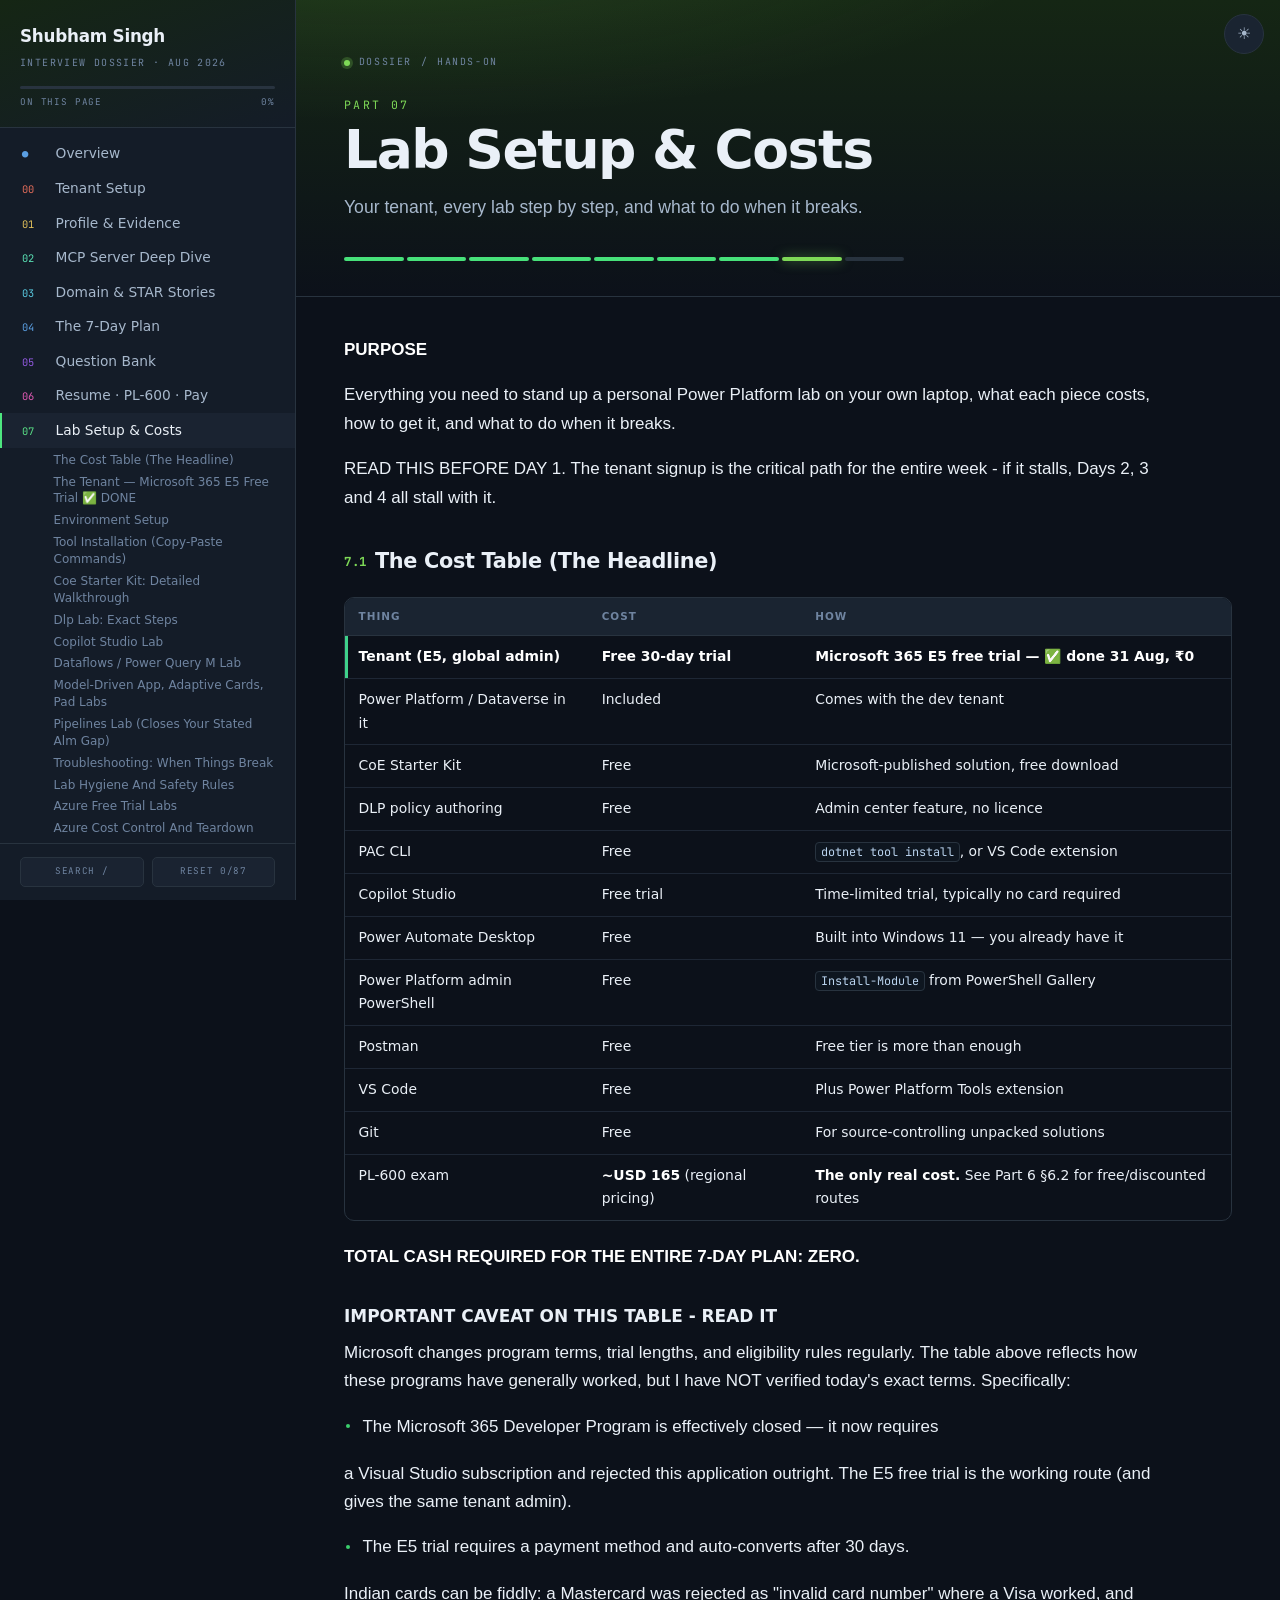
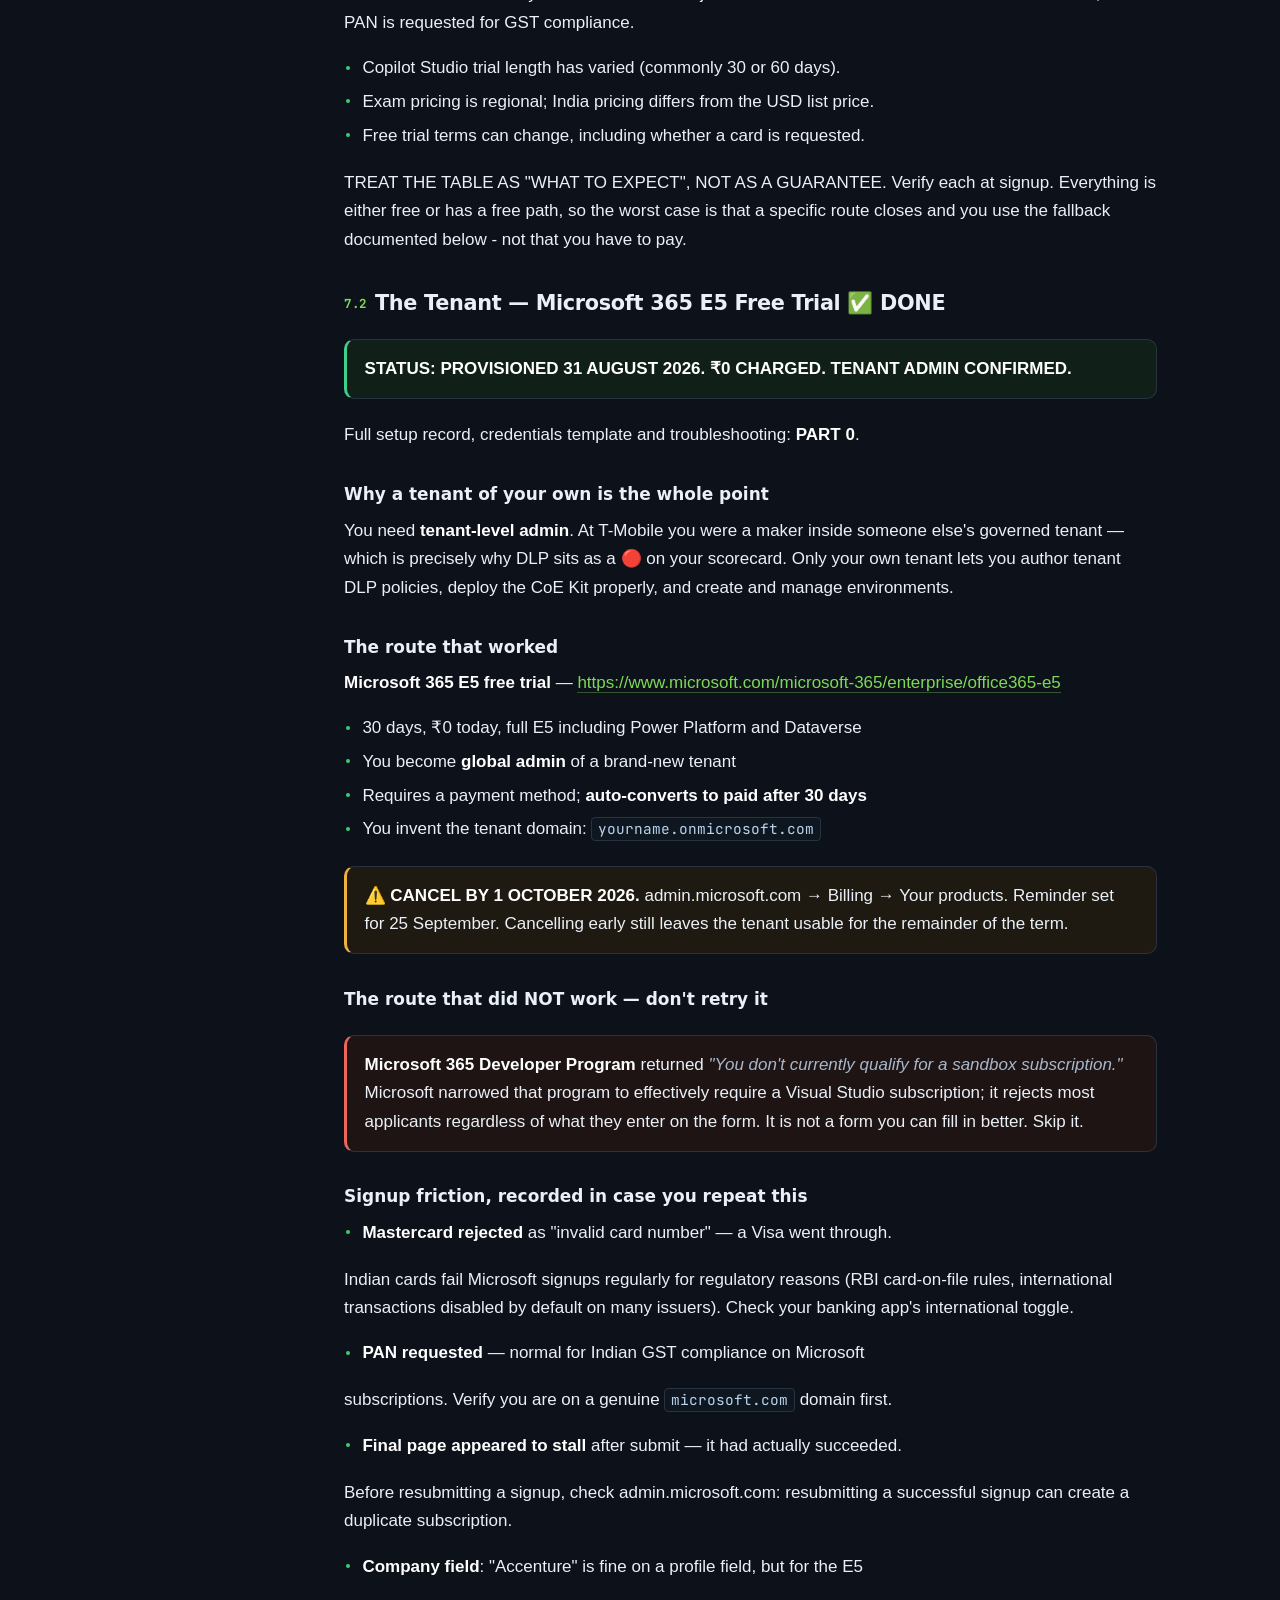
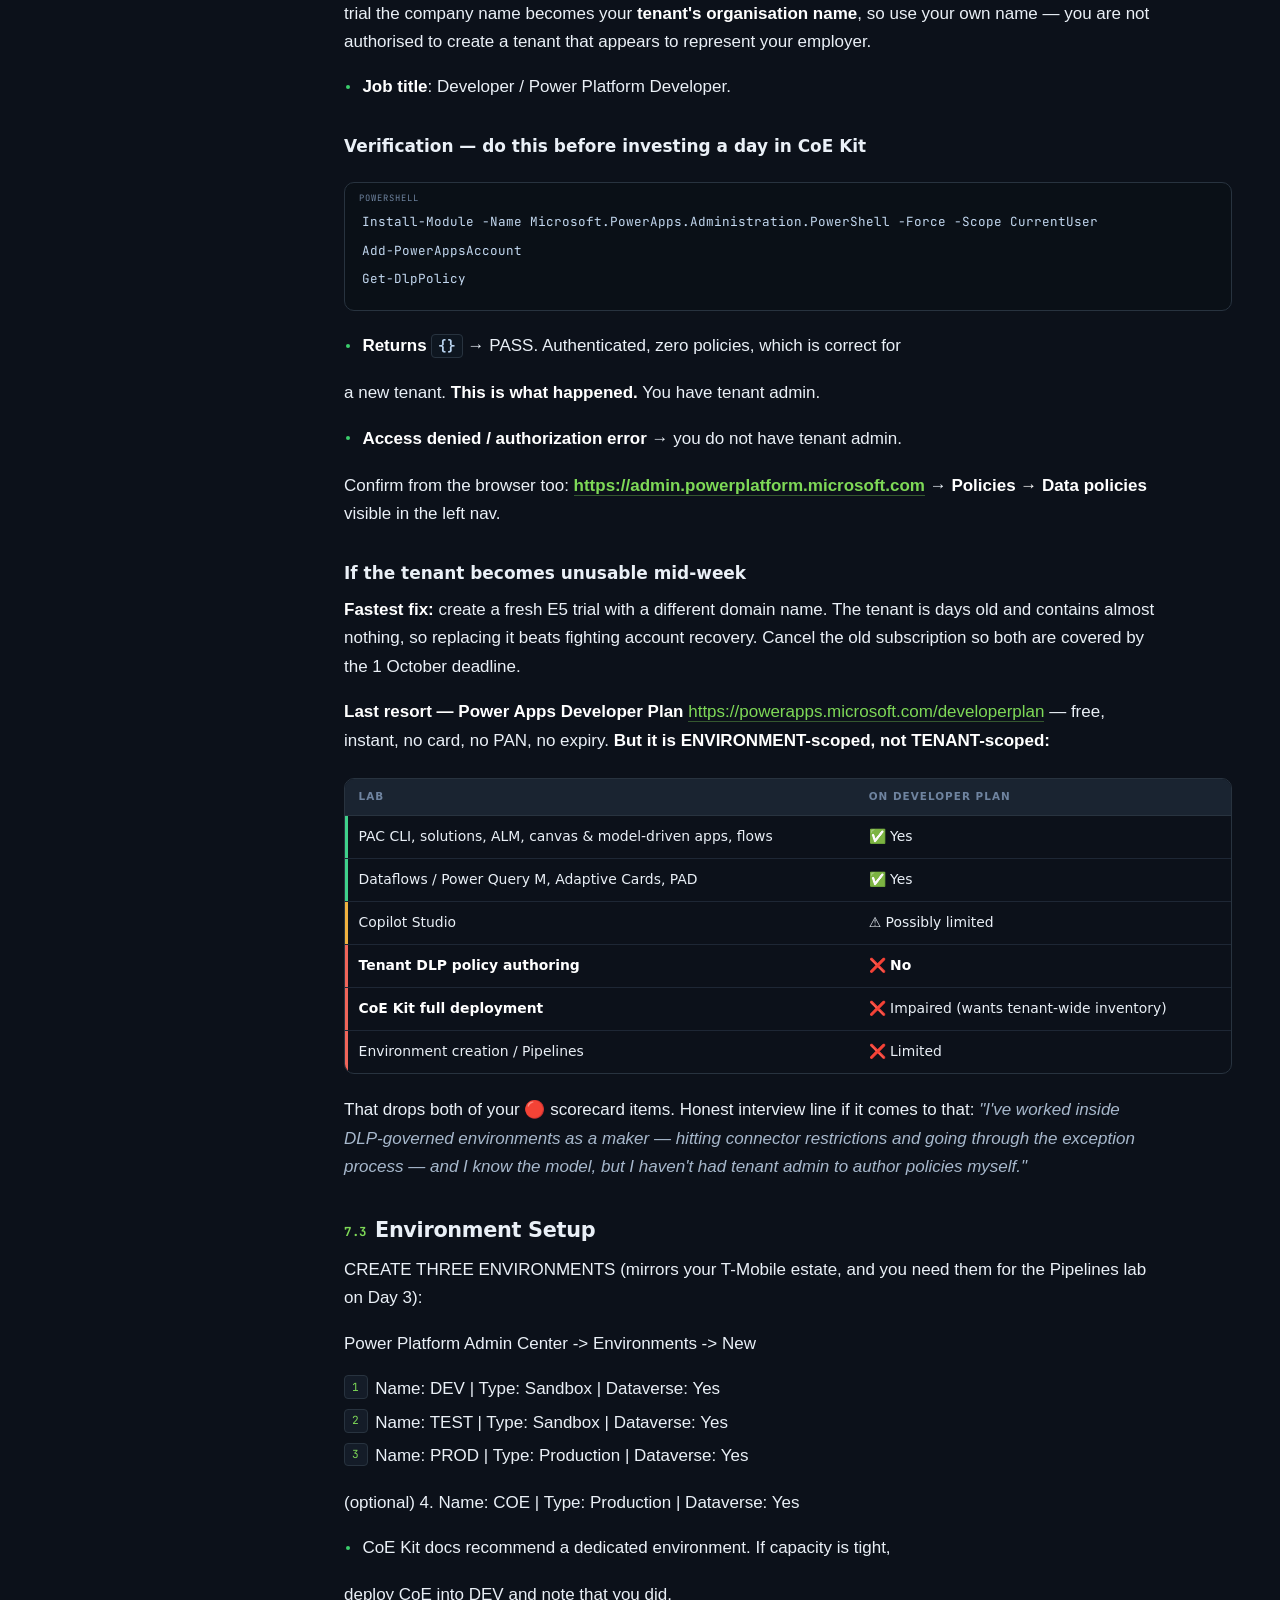
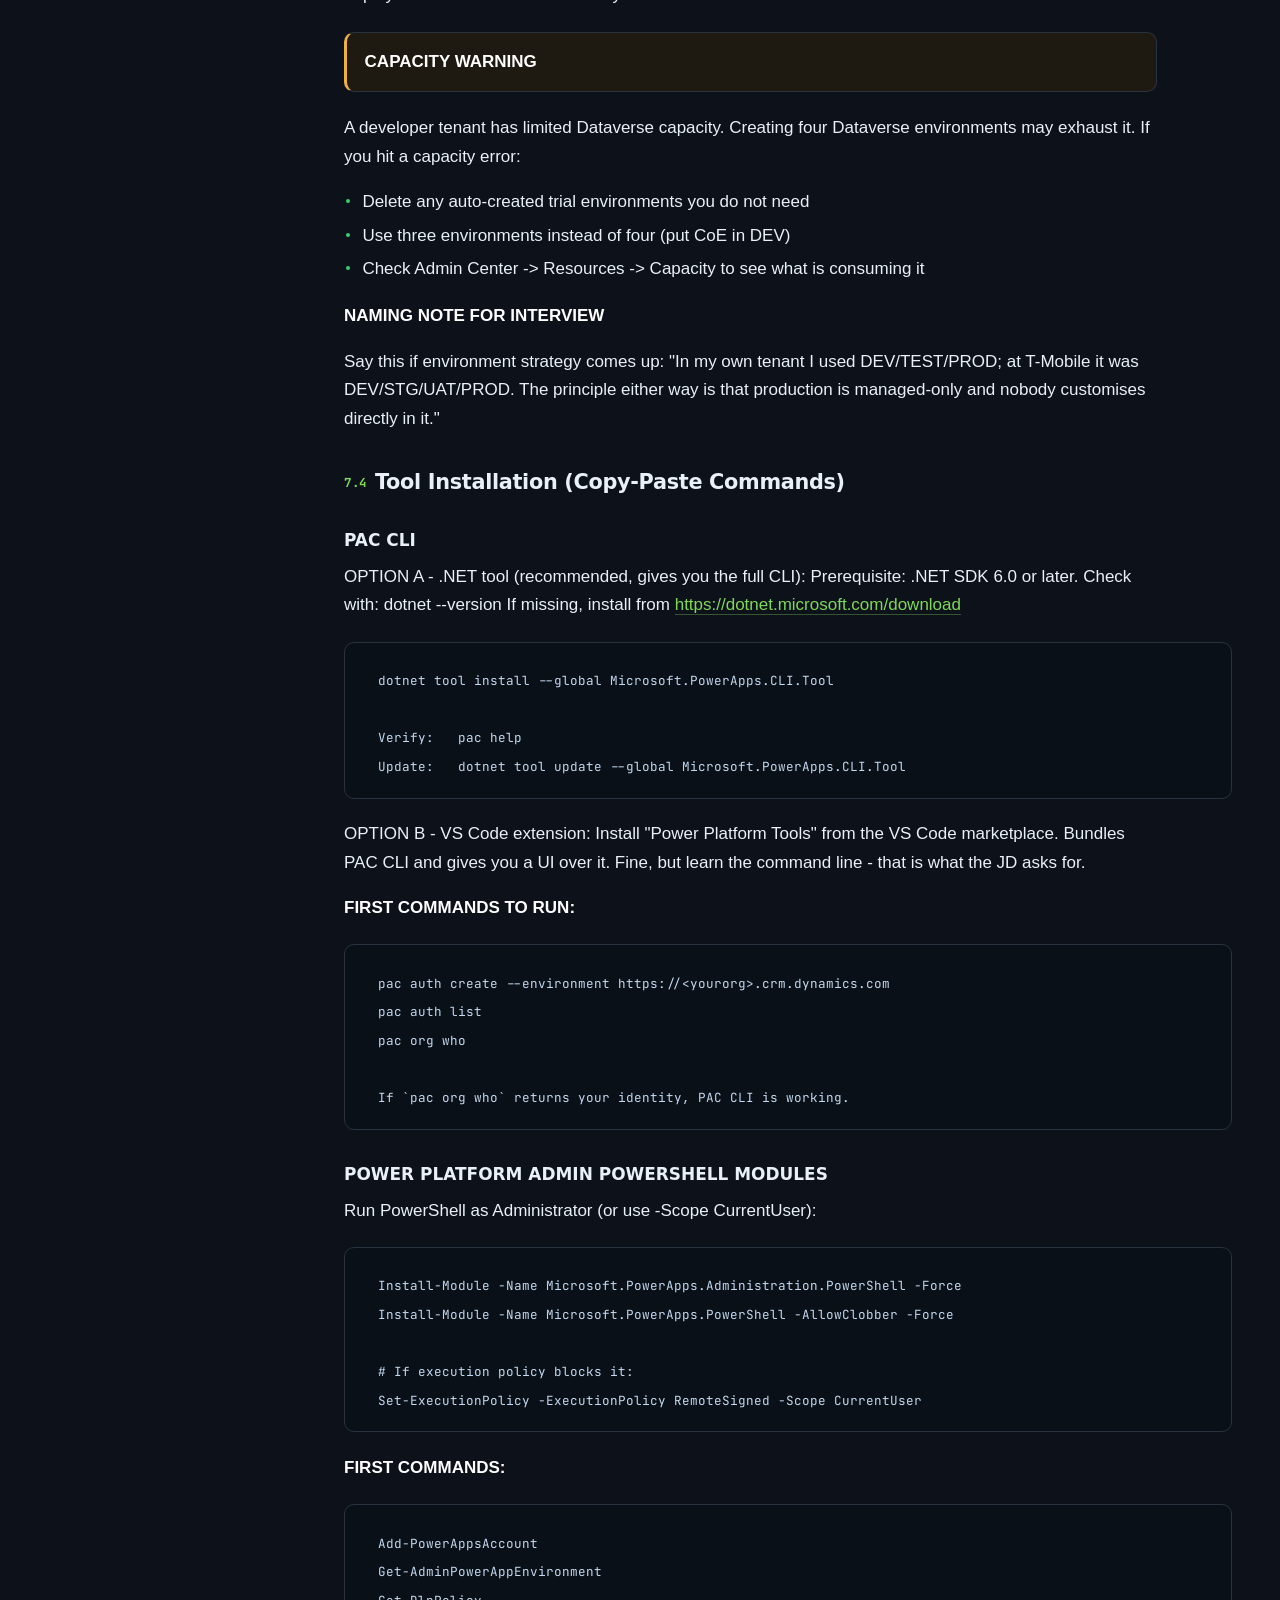
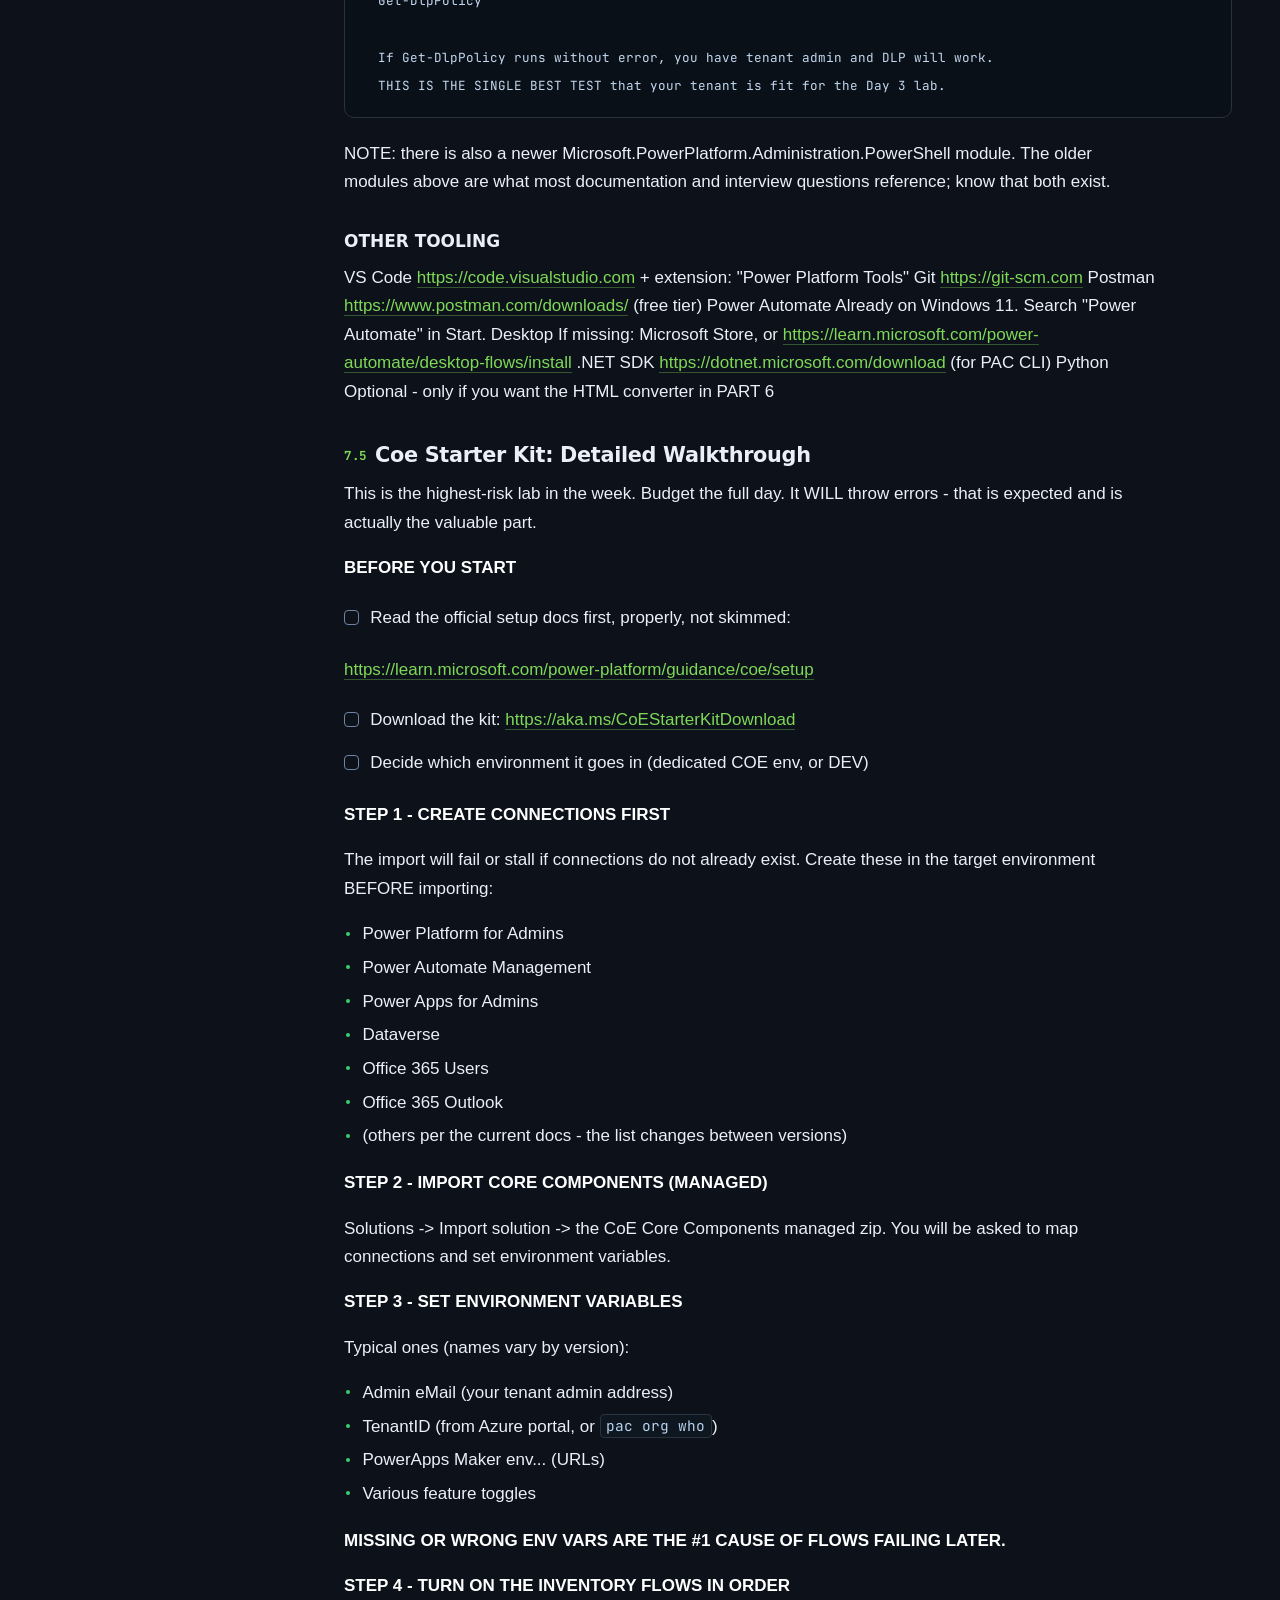
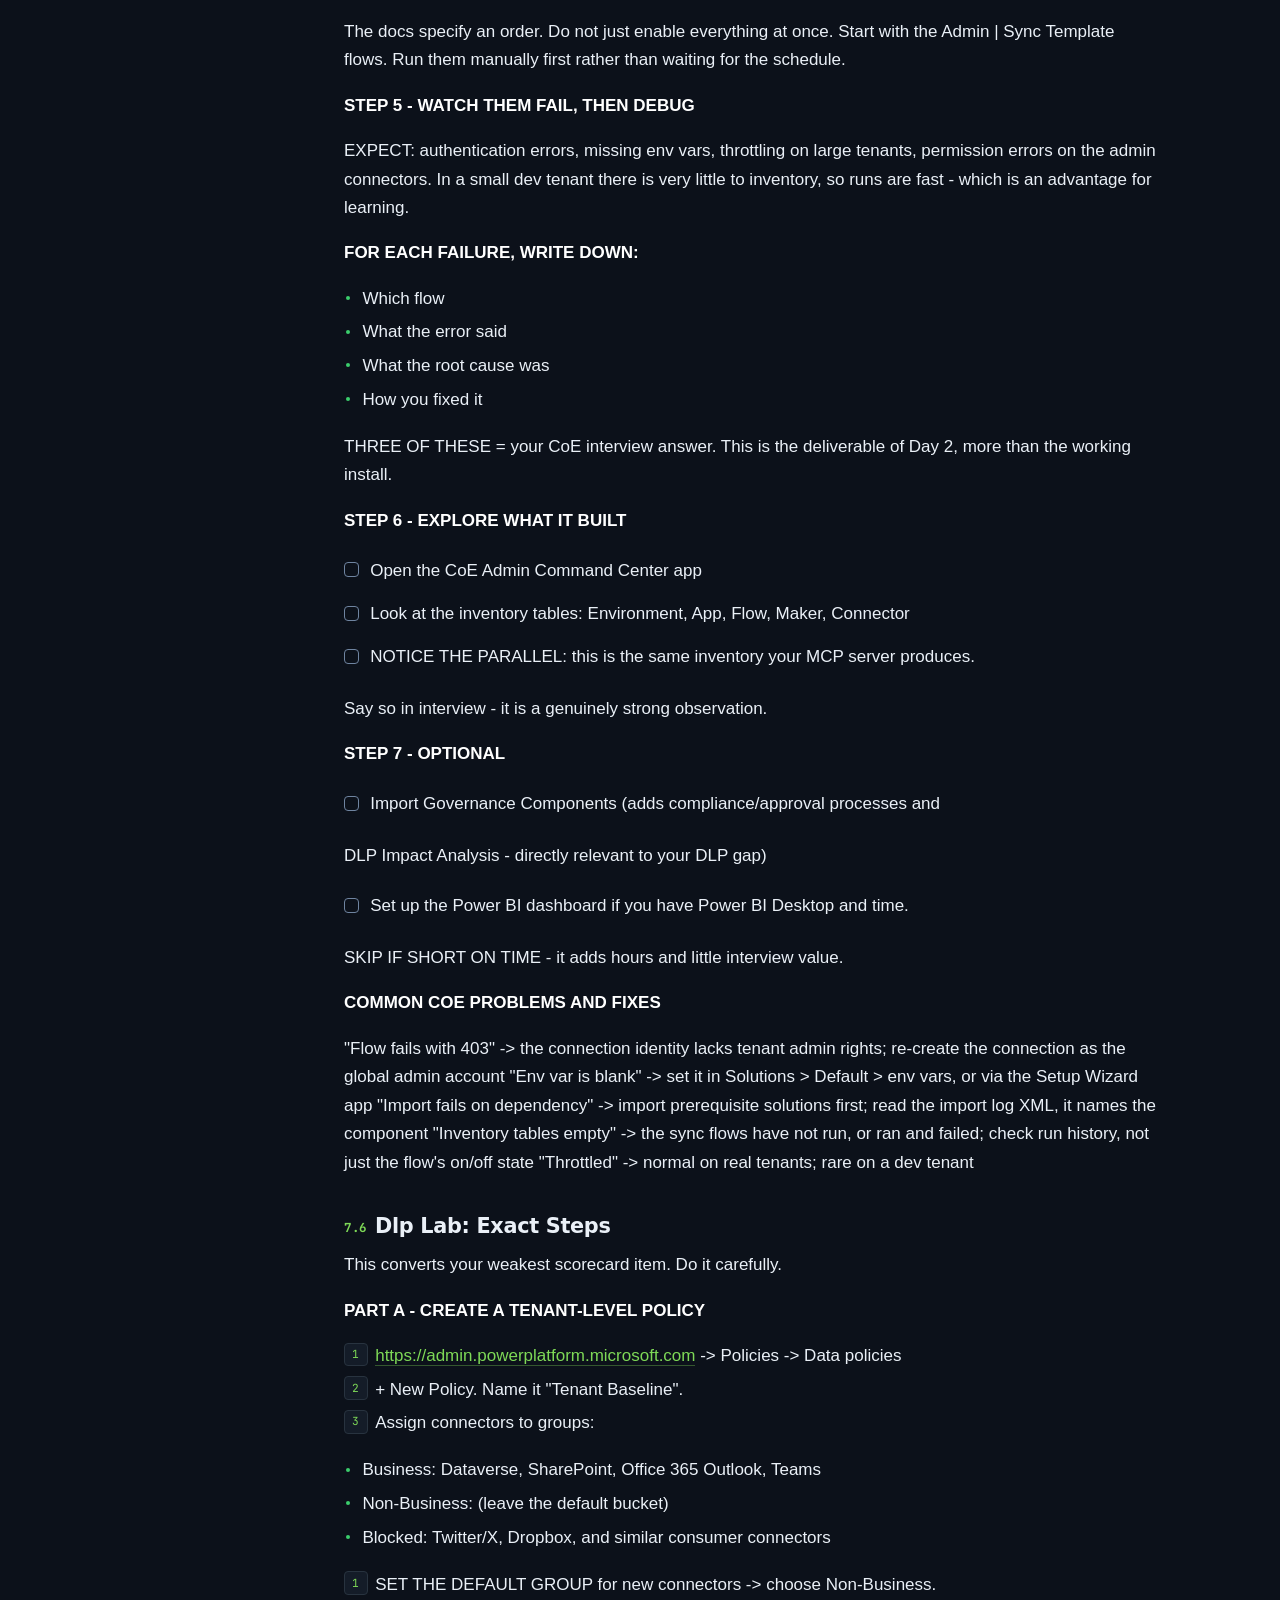
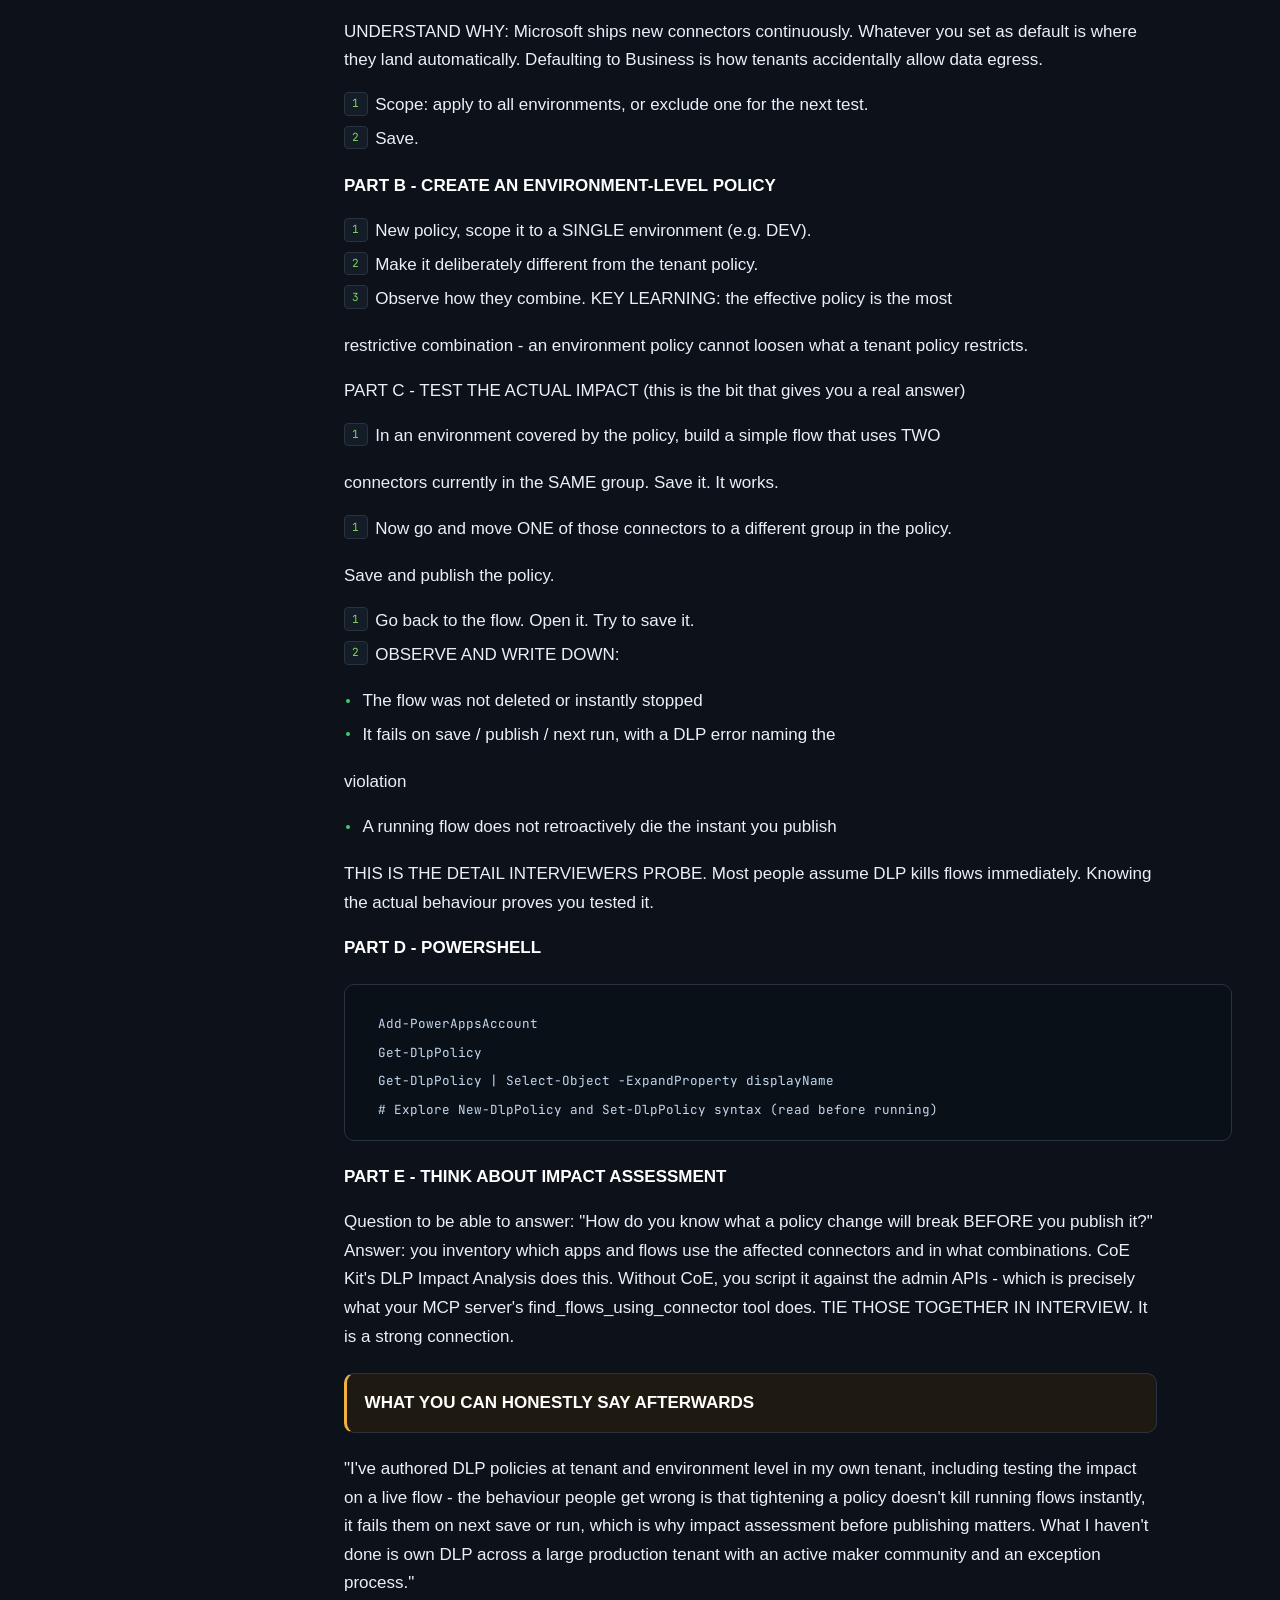
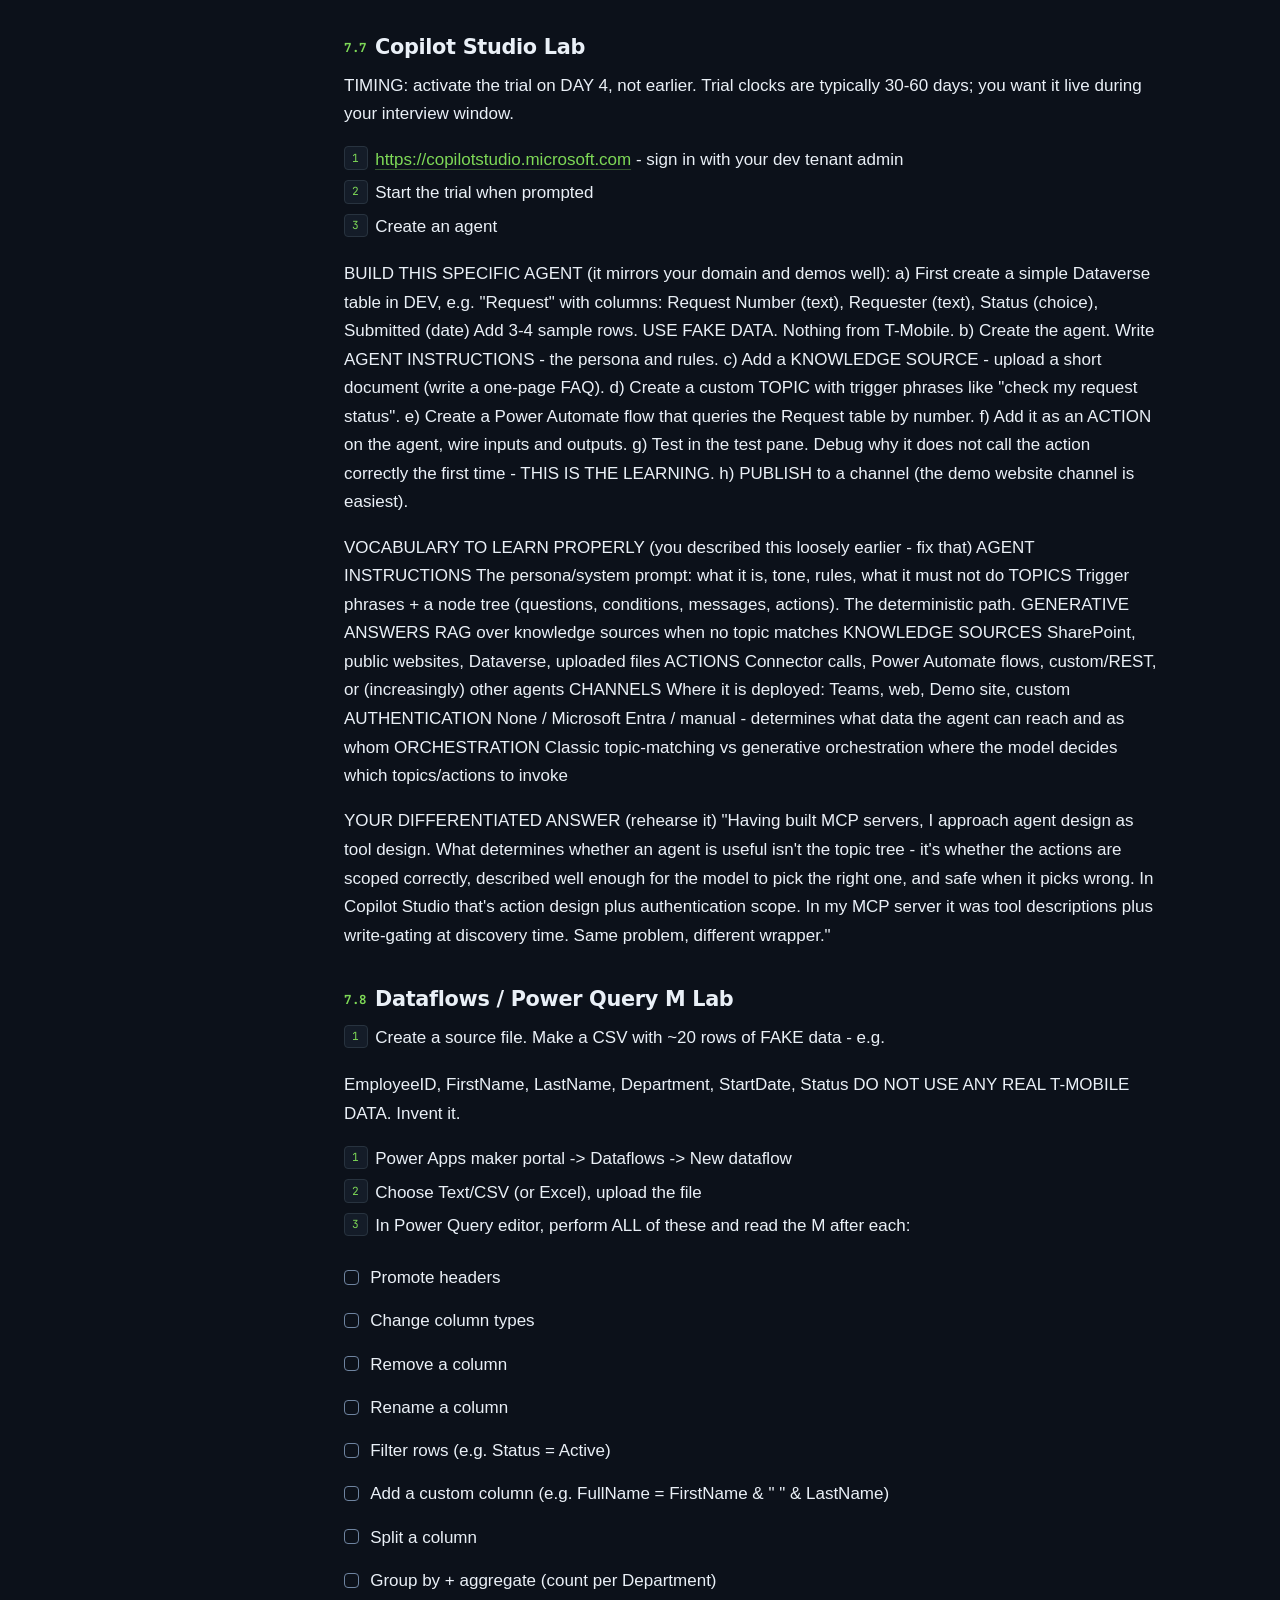
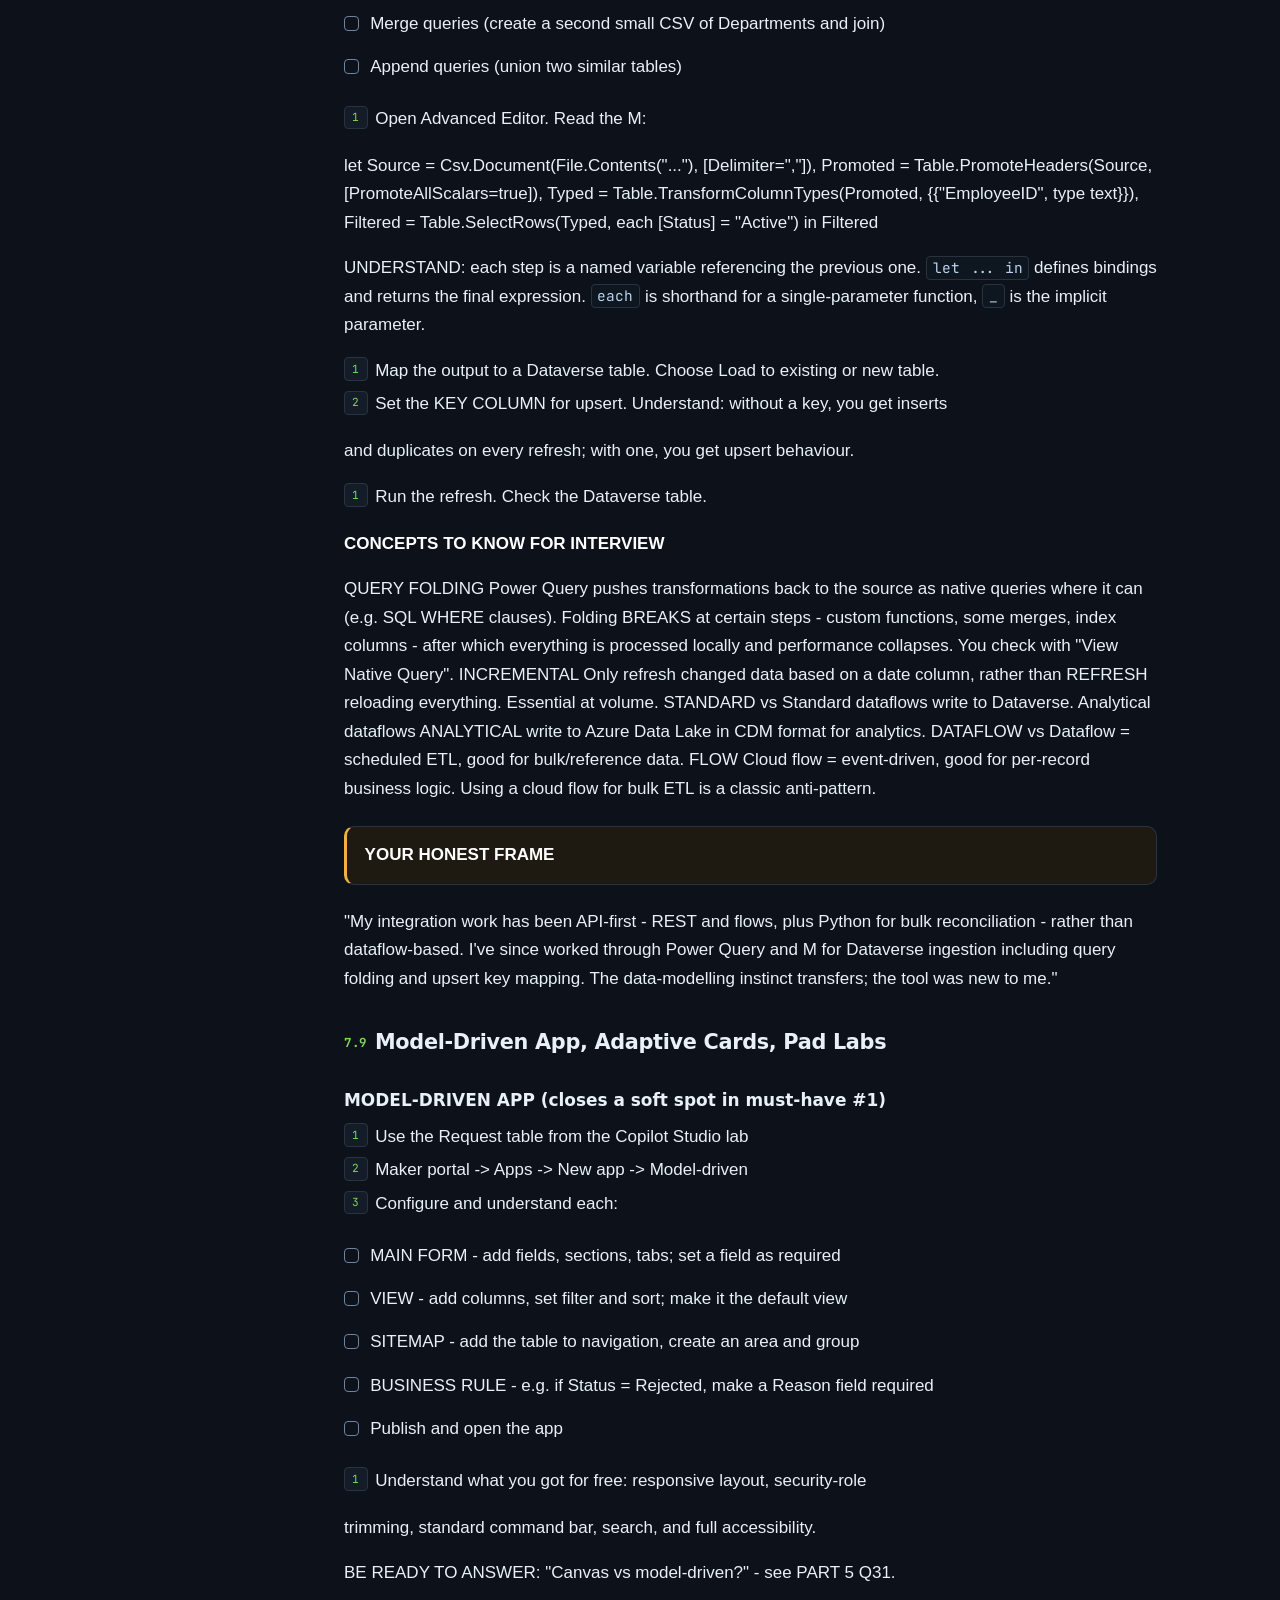
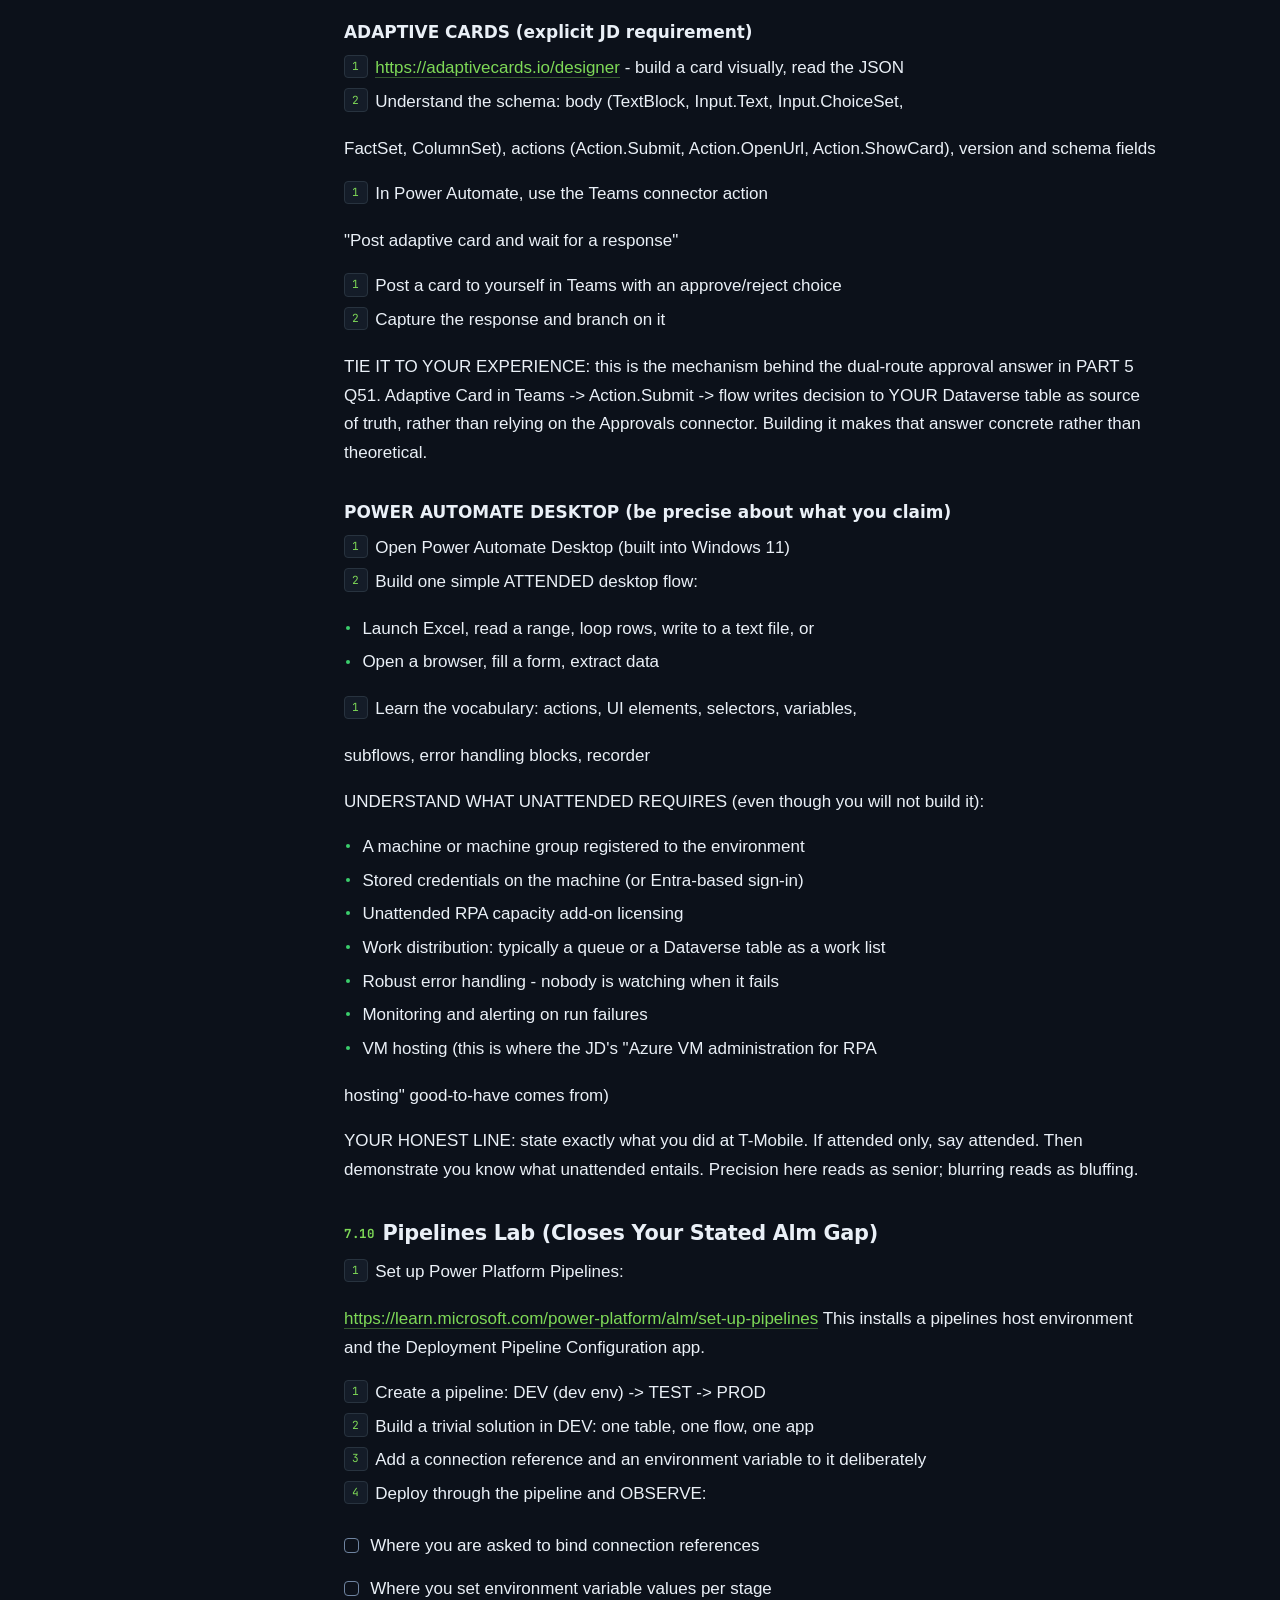
==== commit 3cc26f3a: "Add Part 09 Glossary & Abbreviations; update nav in all pages - New glossary.html: 100+ terms across" ====
--- a/labs.html
+++ b/labs.html
@@ -1,4 +1,4 @@
-<!doctype html><html lang="en"><head>
+﻿<!doctype html><html lang="en"><head>
 <meta charset="utf-8"><meta name="viewport" content="width=device-width,initial-scale=1">
 <title>Part 07 — Lab Setup &amp; Costs</title>
 <link rel="preconnect" href="https://fonts.googleapis.com">
@@ -17,7 +17,7 @@
  </div>
  <nav id="nav">
    <a class="np" href="index.html" style="--h:210"><span class="n">&#9679;</span>Overview</a>
-   <a class="np" href="tenant-setup.html" style="--h:8"><span class="n">00</span>Tenant Setup</a><a class="np" href="profile.html" style="--h:45"><span class="n">01</span>Profile &amp; Evidence</a><a class="np" href="mcp-server.html" style="--h:160"><span class="n">02</span>MCP Server Deep Dive</a><a class="np" href="stories.html" style="--h:190"><span class="n">03</span>Domain &amp; STAR Stories</a><a class="np" href="seven-day-plan.html" style="--h:210"><span class="n">04</span>The 7-Day Plan</a><a class="np" href="question-bank.html" style="--h:265"><span class="n">05</span>Question Bank</a><a class="np" href="resume-cert-pay.html" style="--h:320"><span class="n">06</span>Resume · PL-600 · Pay</a><a class="np on" href="labs.html" style="--h:140"><span class="n">07</span>Lab Setup &amp; Costs</a><ul class="subs"><li><a href="#7-1-the-cost-table-the-headline">The Cost Table (The Headline)</a></li><li><a href="#7-2-the-tenant-microsoft-365-e5-free-trial-done">The Tenant — Microsoft 365 E5 Free Trial ✅ DONE</a></li><li><a href="#7-3-environment-setup">Environment Setup</a></li><li><a href="#7-4-tool-installation-copy-paste-commands">Tool Installation (Copy-Paste Commands)</a></li><li><a href="#7-5-coe-starter-kit-detailed-walkthrough">Coe Starter Kit: Detailed Walkthrough</a></li><li><a href="#7-6-dlp-lab-exact-steps">Dlp Lab: Exact Steps</a></li><li><a href="#7-7-copilot-studio-lab">Copilot Studio Lab</a></li><li><a href="#7-8-dataflows-power-query-m-lab">Dataflows / Power Query M Lab</a></li><li><a href="#7-9-model-driven-app-adaptive-cards-pad-labs">Model-Driven App, Adaptive Cards, Pad Labs</a></li><li><a href="#7-10-pipelines-lab-closes-your-stated-alm-gap">Pipelines Lab (Closes Your Stated Alm Gap)</a></li><li><a href="#7-11-troubleshooting-when-things-break">Troubleshooting: When Things Break</a></li><li><a href="#7-12-lab-hygiene-and-safety-rules">Lab Hygiene And Safety Rules</a></li><li><a href="#7-13-azure-free-trial-labs">Azure Free Trial Labs</a></li><li><a href="#7-14-azure-cost-control-and-teardown">Azure Cost Control And Teardown</a></li><li><a href="#7-15-integration-labs-custom-connectors-sharepoint-office-scripts-soap">Integration Labs (Connectors, SharePoint, Office Scripts, SOAP)</a></li><li><a href="#7-16-power-bi-lab">Power BI Lab (PL-300 / P4)</a></li></ul><a class="np" href="logistics.html" style="--h:25"><span class="n">08</span>Research &amp; Logistics</a>
+   <a class="np" href="tenant-setup.html" style="--h:8"><span class="n">00</span>Tenant Setup</a><a class="np" href="profile.html" style="--h:45"><span class="n">01</span>Profile &amp; Evidence</a><a class="np" href="mcp-server.html" style="--h:160"><span class="n">02</span>MCP Server Deep Dive</a><a class="np" href="stories.html" style="--h:190"><span class="n">03</span>Domain &amp; STAR Stories</a><a class="np" href="seven-day-plan.html" style="--h:210"><span class="n">04</span>The 7-Day Plan</a><a class="np" href="question-bank.html" style="--h:265"><span class="n">05</span>Question Bank</a><a class="np" href="resume-cert-pay.html" style="--h:320"><span class="n">06</span>Resume · PL-600 · Pay</a><a class="np on" href="labs.html" style="--h:140"><span class="n">07</span>Lab Setup &amp; Costs</a><ul class="subs"><li><a href="#7-1-the-cost-table-the-headline">The Cost Table (The Headline)</a></li><li><a href="#7-2-the-tenant-microsoft-365-e5-free-trial-done">The Tenant — Microsoft 365 E5 Free Trial ✅ DONE</a></li><li><a href="#7-3-environment-setup">Environment Setup</a></li><li><a href="#7-4-tool-installation-copy-paste-commands">Tool Installation (Copy-Paste Commands)</a></li><li><a href="#7-5-coe-starter-kit-detailed-walkthrough">Coe Starter Kit: Detailed Walkthrough</a></li><li><a href="#7-6-dlp-lab-exact-steps">Dlp Lab: Exact Steps</a></li><li><a href="#7-7-copilot-studio-lab">Copilot Studio Lab</a></li><li><a href="#7-8-dataflows-power-query-m-lab">Dataflows / Power Query M Lab</a></li><li><a href="#7-9-model-driven-app-adaptive-cards-pad-labs">Model-Driven App, Adaptive Cards, Pad Labs</a></li><li><a href="#7-10-pipelines-lab-closes-your-stated-alm-gap">Pipelines Lab (Closes Your Stated Alm Gap)</a></li><li><a href="#7-11-troubleshooting-when-things-break">Troubleshooting: When Things Break</a></li><li><a href="#7-12-lab-hygiene-and-safety-rules">Lab Hygiene And Safety Rules</a></li><li><a href="#7-13-azure-free-trial-labs">Azure Free Trial Labs</a></li><li><a href="#7-14-azure-cost-control-and-teardown">Azure Cost Control And Teardown</a></li><li><a href="#7-15-integration-labs-custom-connectors-sharepoint-office-scripts-soap">Integration Labs (Connectors, SharePoint, Office Scripts, SOAP)</a></li><li><a href="#7-16-power-bi-lab">Power BI Lab (PL-300 / P4)</a></li></ul><a class="np" href="logistics.html" style="--h:25"><span class="n">08</span>Research &amp; Logistics</a><a class="np" href="glossary.html" style="--h:290"><span class="n">09</span>Glossary</a>
  </nav>
  <div class="rfoot"><button id="sbtn">SEARCH /</button>
    <button id="resetc">RESET <span id="ccount"></span></button></div>
--- a/assets/site.css
+++ b/assets/site.css
@@ -282,8 +282,35 @@
   .pn{grid-template-columns:1fr}
   .facts{grid-template-columns:repeat(2,1fr)}
 }
+/* ---- theme toggle button (top-right) ---- */
+.themebtn{position:fixed;top:.85rem;right:1rem;z-index:55;width:40px;height:40px;border-radius:50%;
+  cursor:pointer;border:1px solid var(--line);background:var(--panel2);color:var(--tx2);
+  font-size:1.02rem;line-height:1;display:grid;place-items:center}
+.themebtn:hover{color:var(--acc);border-color:var(--acc)}
+
+/* ---- light theme (added on <html> by the toggle; dossier default is dark) ---- */
+html.light{
+  --bg:#f5f7fb; --panel:#ffffff; --panel2:#eef2f7; --line:#d9dfe8;
+  --tx:#141b26; --tx2:#3f4d63; --tx3:#6b7a90; --tint:#eaf1fb;
+}
+html.light body{background:var(--bg);color:var(--tx)}
+html.light .body strong{color:#0b1220}
+html.light code{background:#eef2f7;border-color:#d9dfe8;color:#1c3a5e}
+html.light .np:hover,html.light .np.on{background:#eef4ff}
+html.light .rfoot button{background:#eef2f7}
+html.light blockquote.q-warn,html.light .callout.c-warn{background:#fff7e8}
+html.light blockquote.q-deny,html.light .callout.c-deny,html.light .ans.a-trap{background:#fdecea}
+html.light blockquote.q-ok,html.light .callout.c-ok{background:#eaf7f0}
+html.light .sr{border-bottom-color:var(--line)}
+html.light td{border-bottom-color:var(--line)}
+html.light tbody tr:hover{background:#eef3f9}
+html.light #res a{border-bottom-color:var(--line)}
+html.light #res a:hover,html.light #res a.sel{background:#eef4ff;color:var(--tx)}
+html.light #find{background:rgba(20,30,45,.45)}
+html.light .themebtn{box-shadow:0 2px 8px rgba(0,0,0,.12)}
+
 @media print{
-  #rail,#burger,#top,#find,.pn,.strip,.copy,.anchor{display:none!important}
+  #rail,#burger,#top,#find,.pn,.strip,.copy,.anchor,.themebtn{display:none!important}
   main{margin:0}body{background:#fff;color:#000;font-size:11pt}
   .phead{background:none;border-bottom:2px solid #000}
   .body h2,.body h3{break-after:avoid}.codeblock,.tw,.ans{break-inside:avoid}
